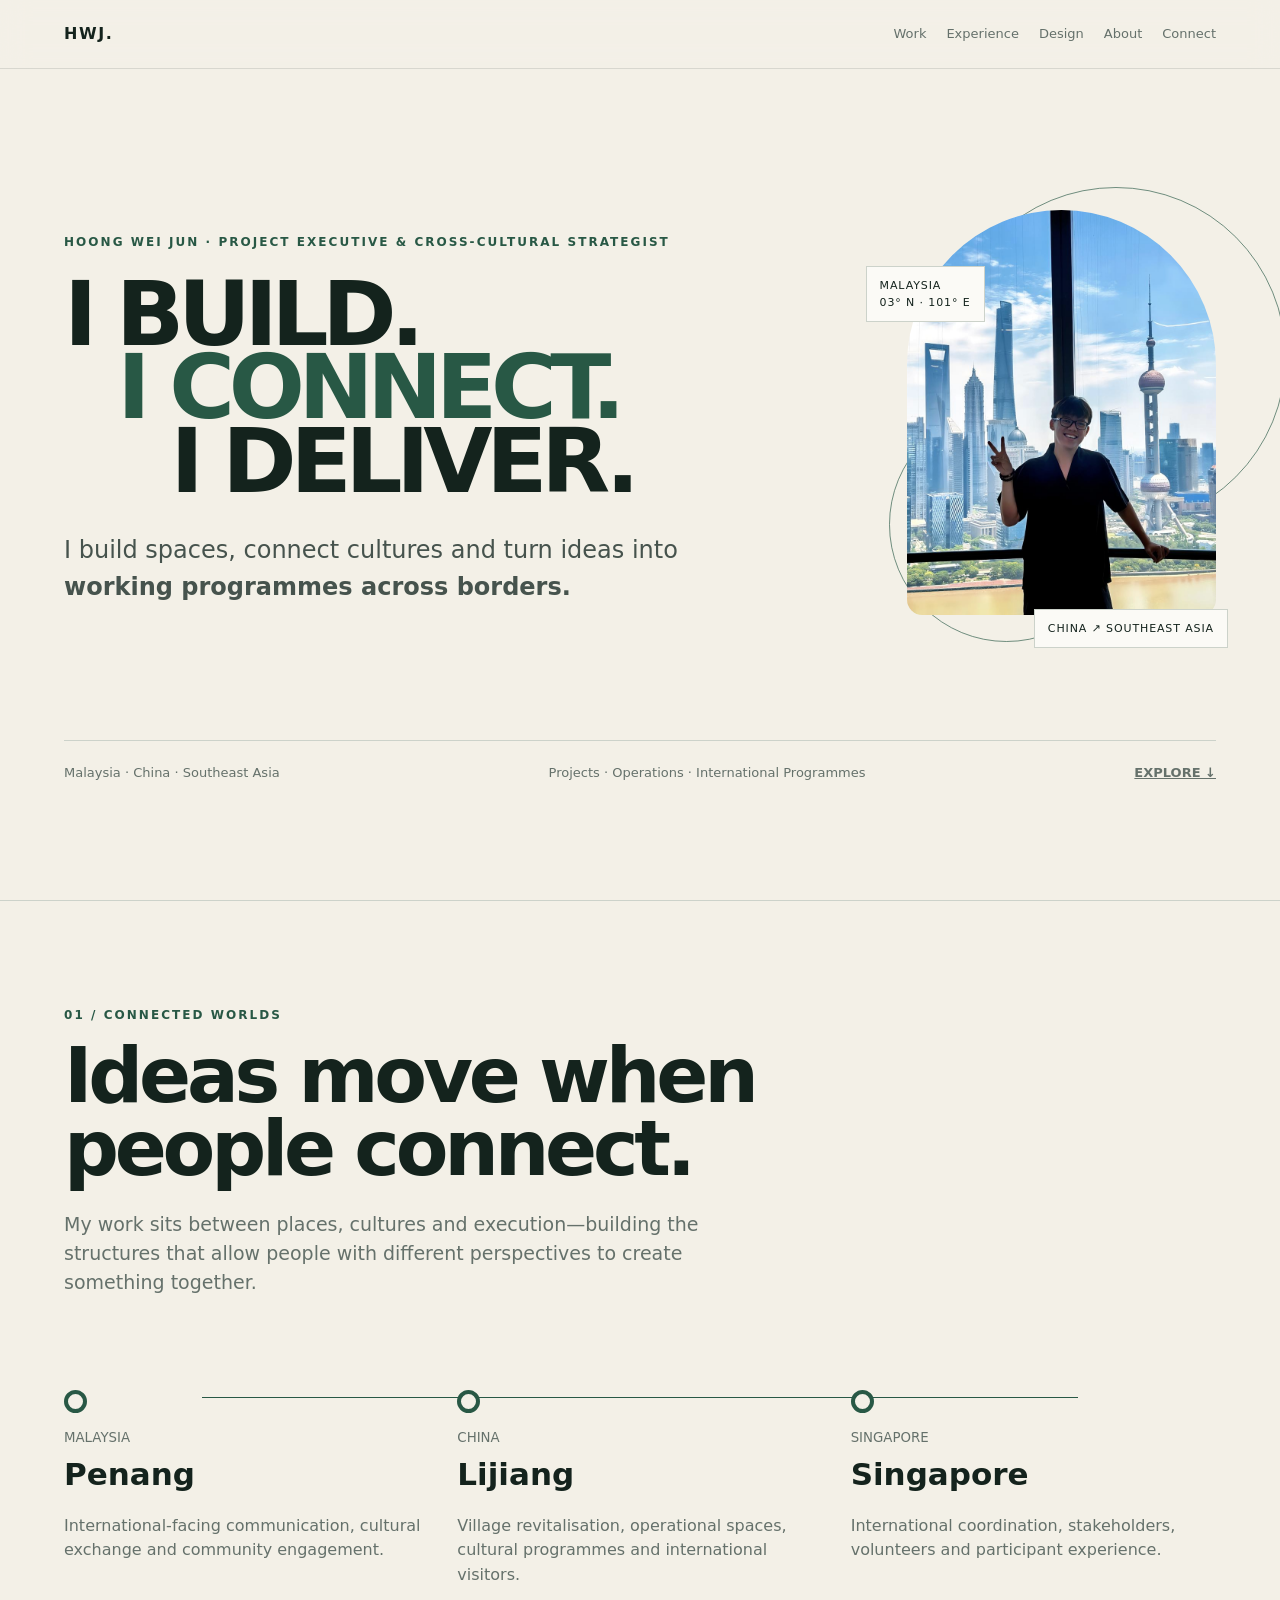
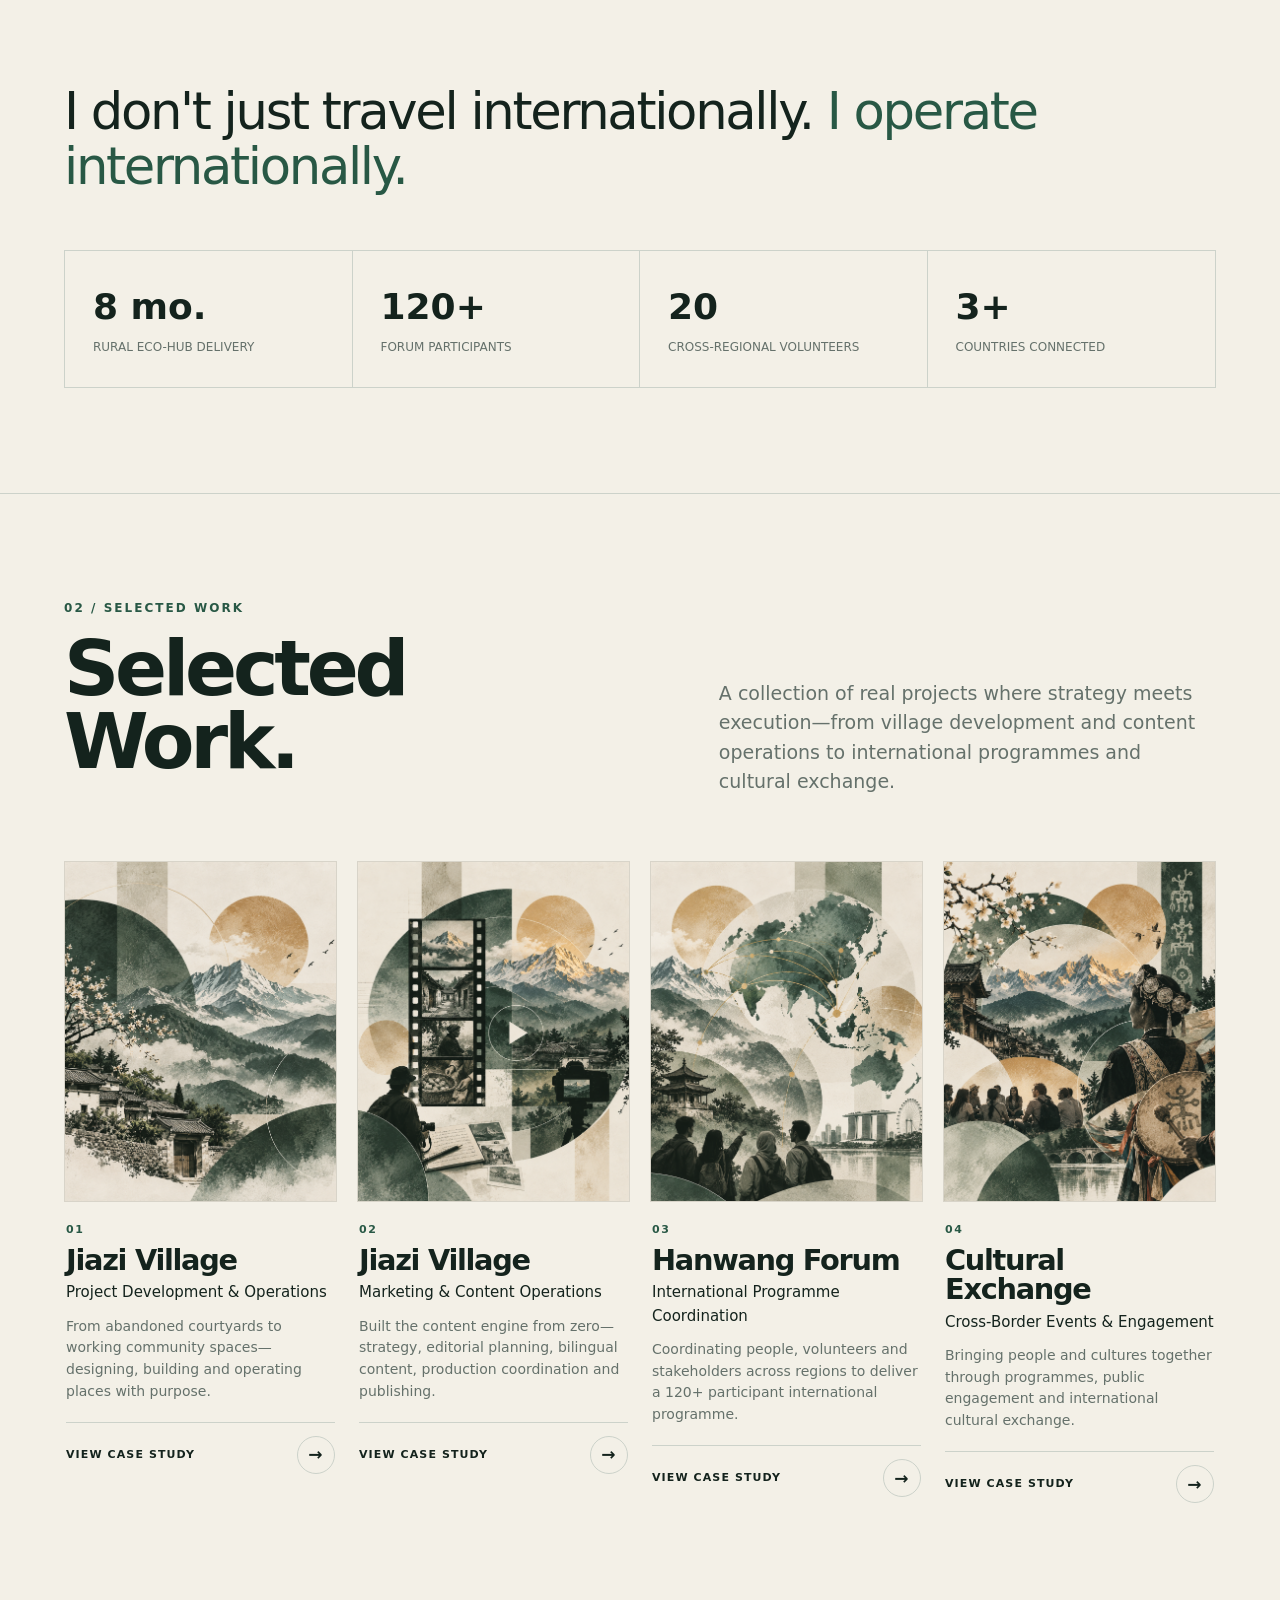
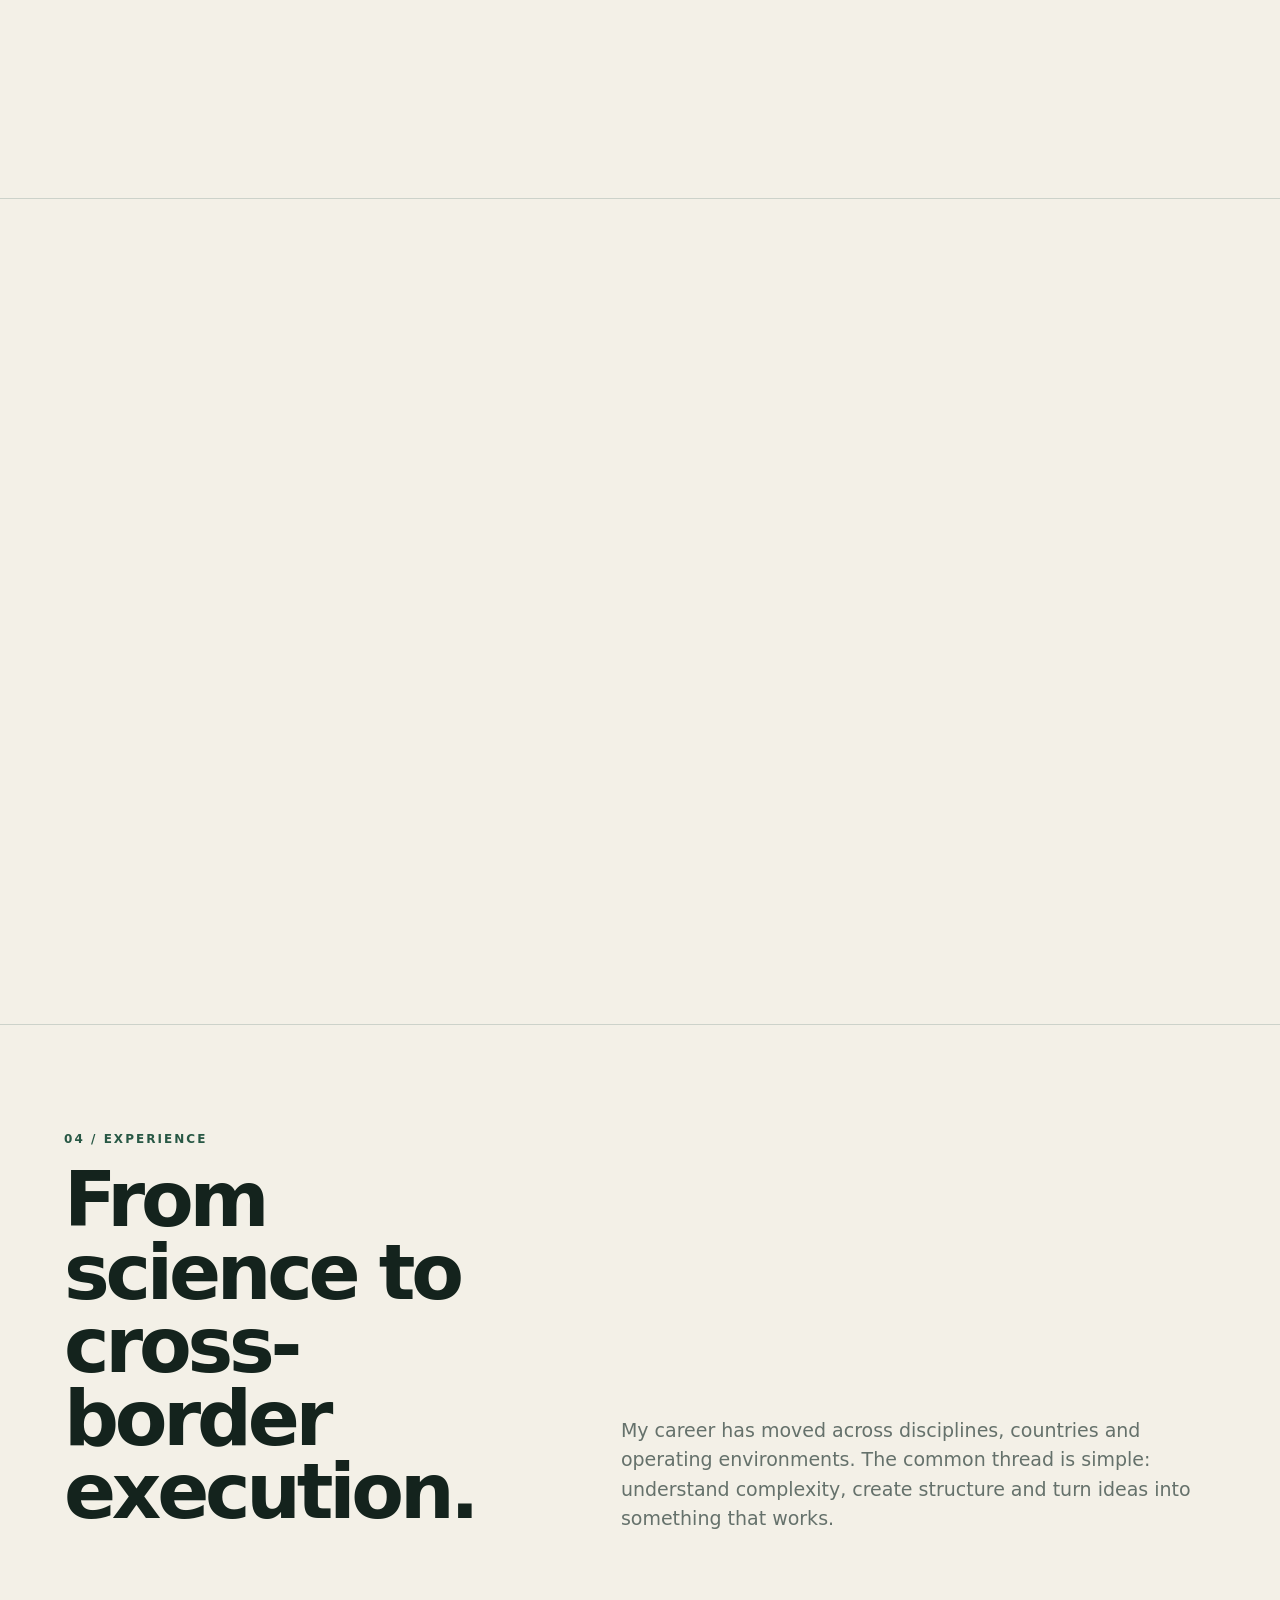
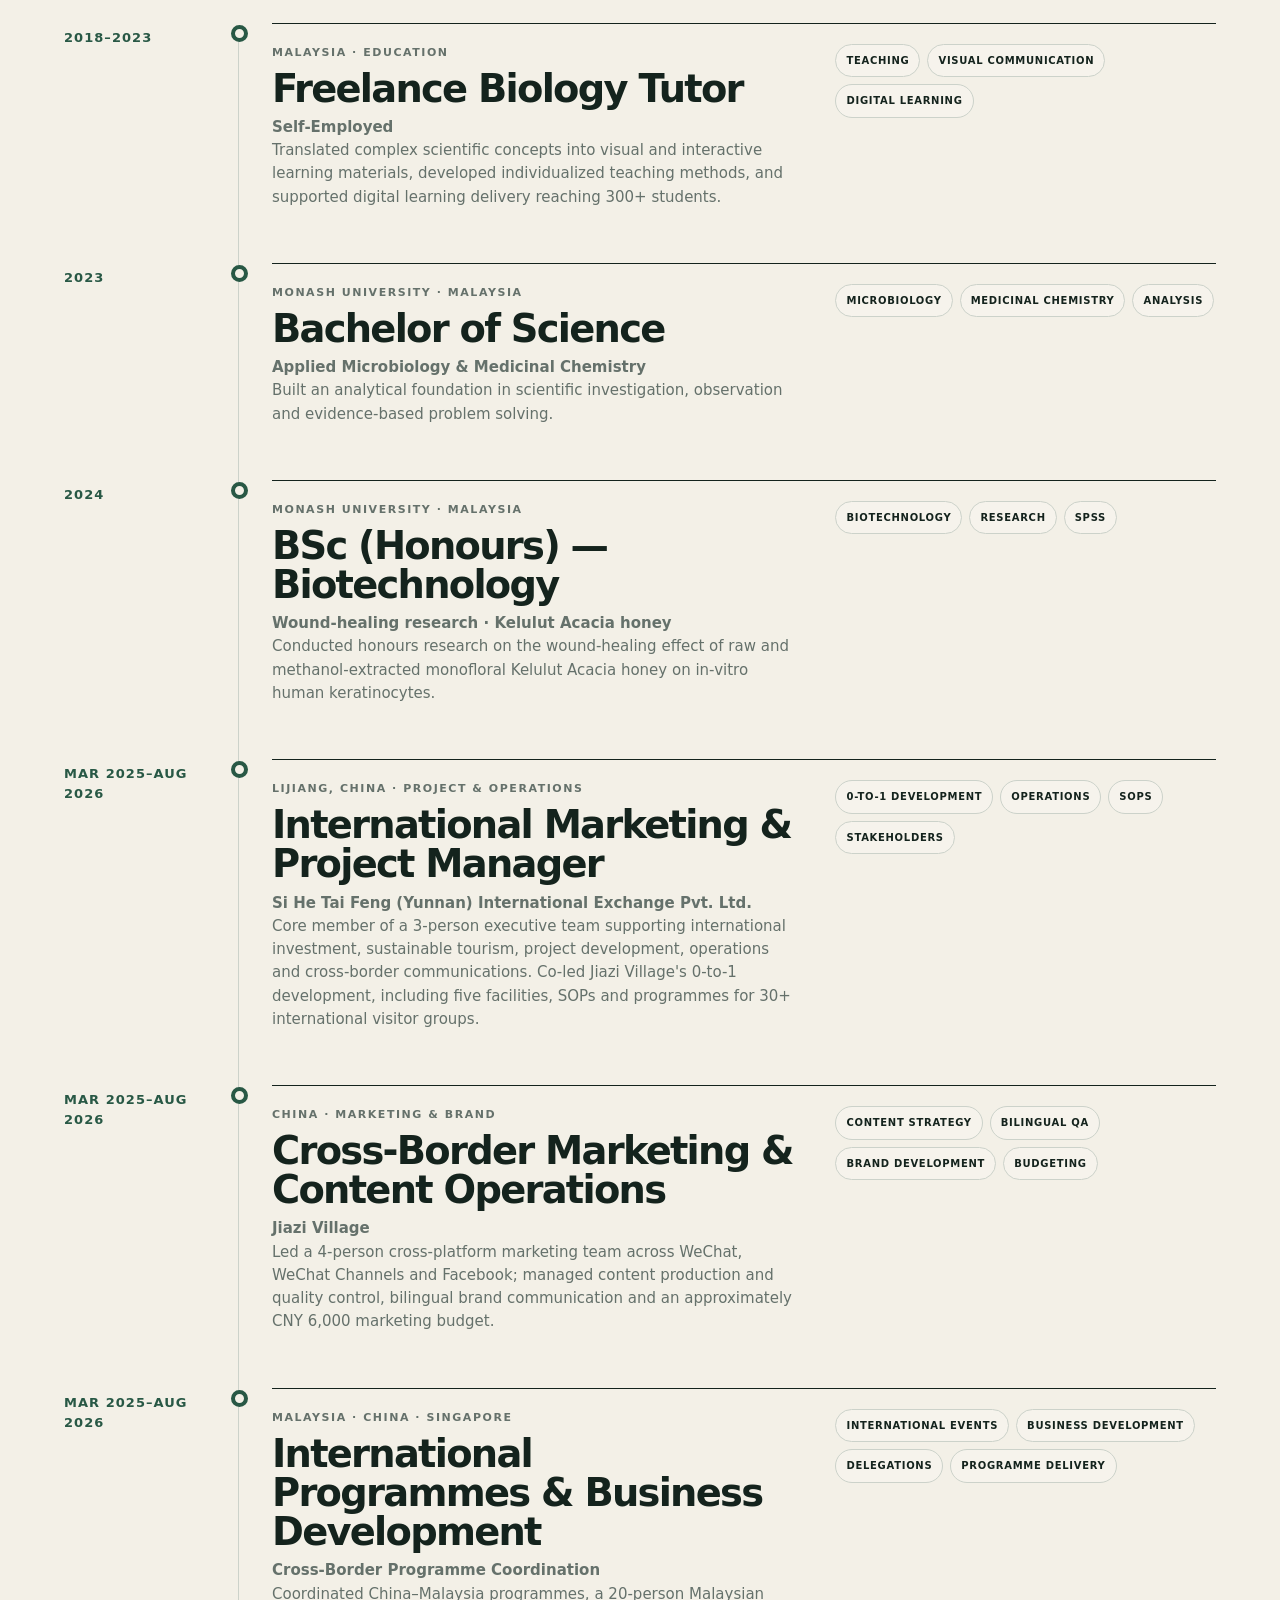
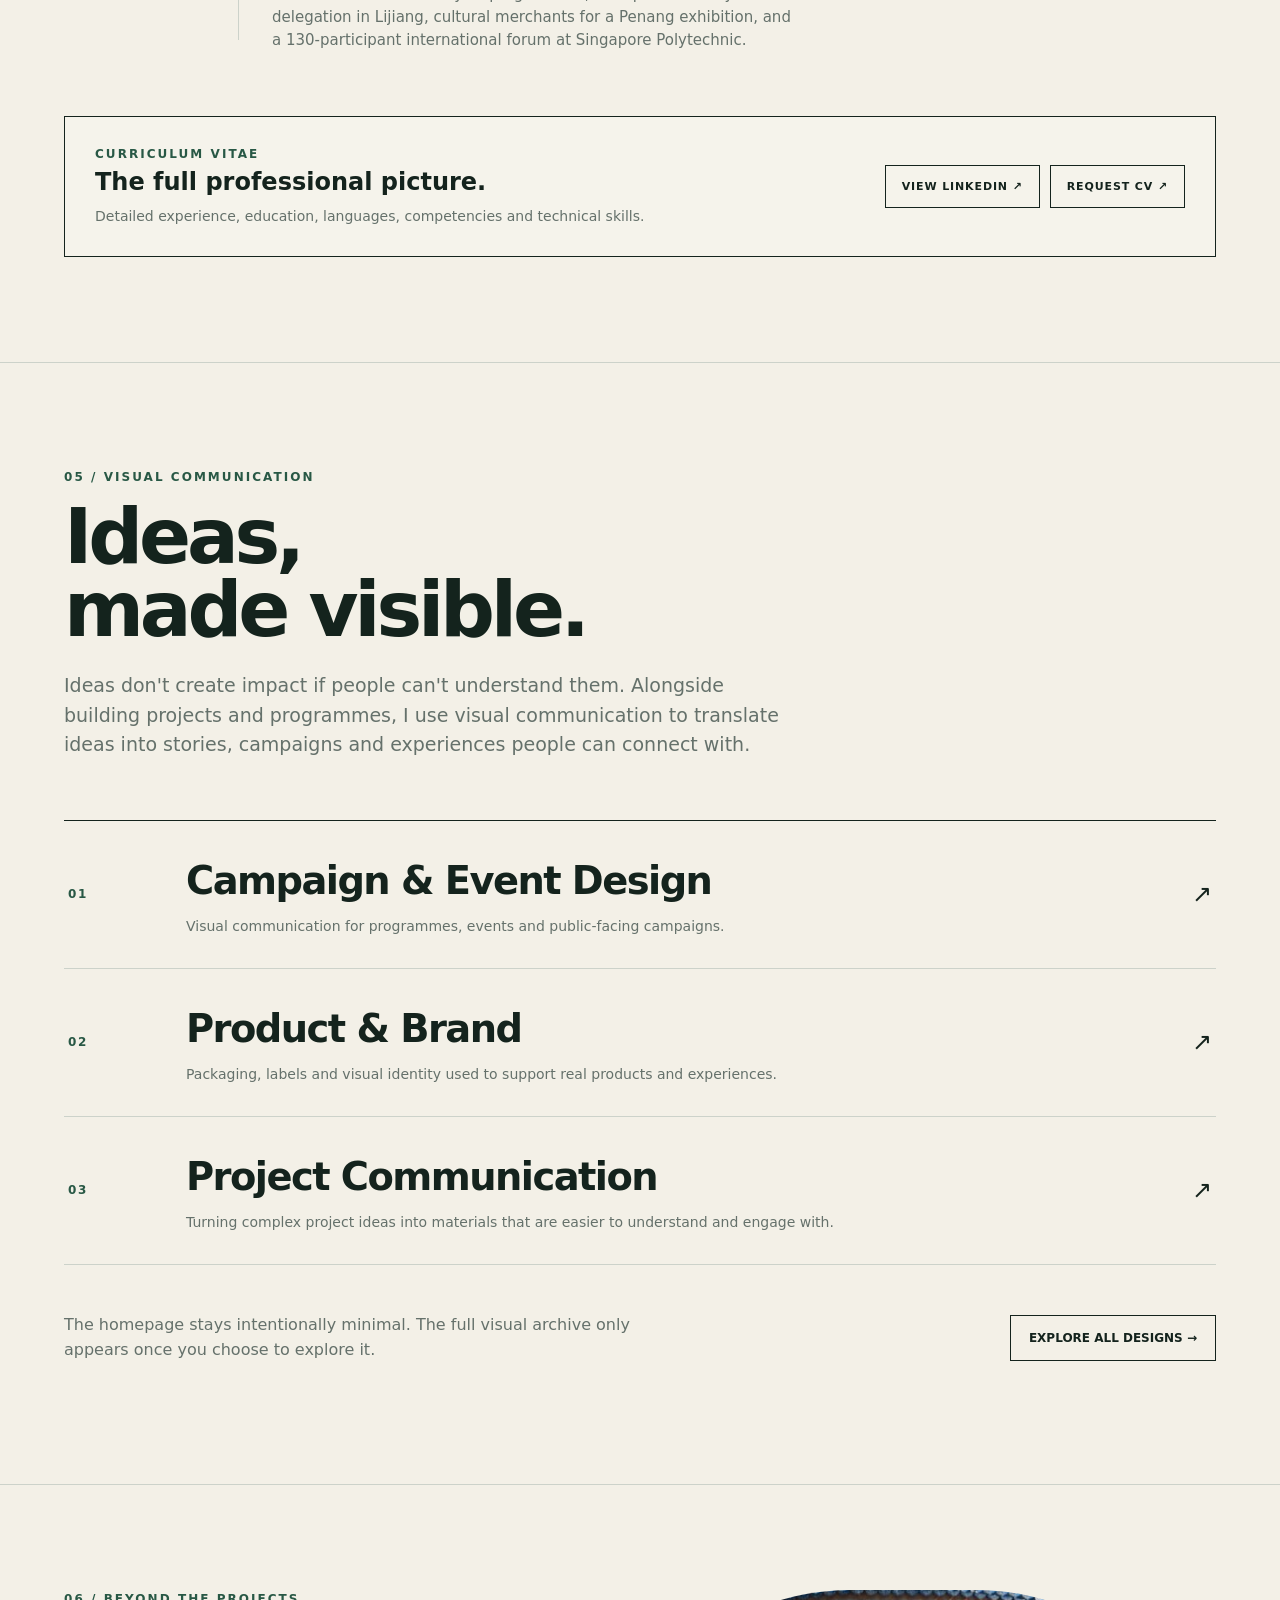
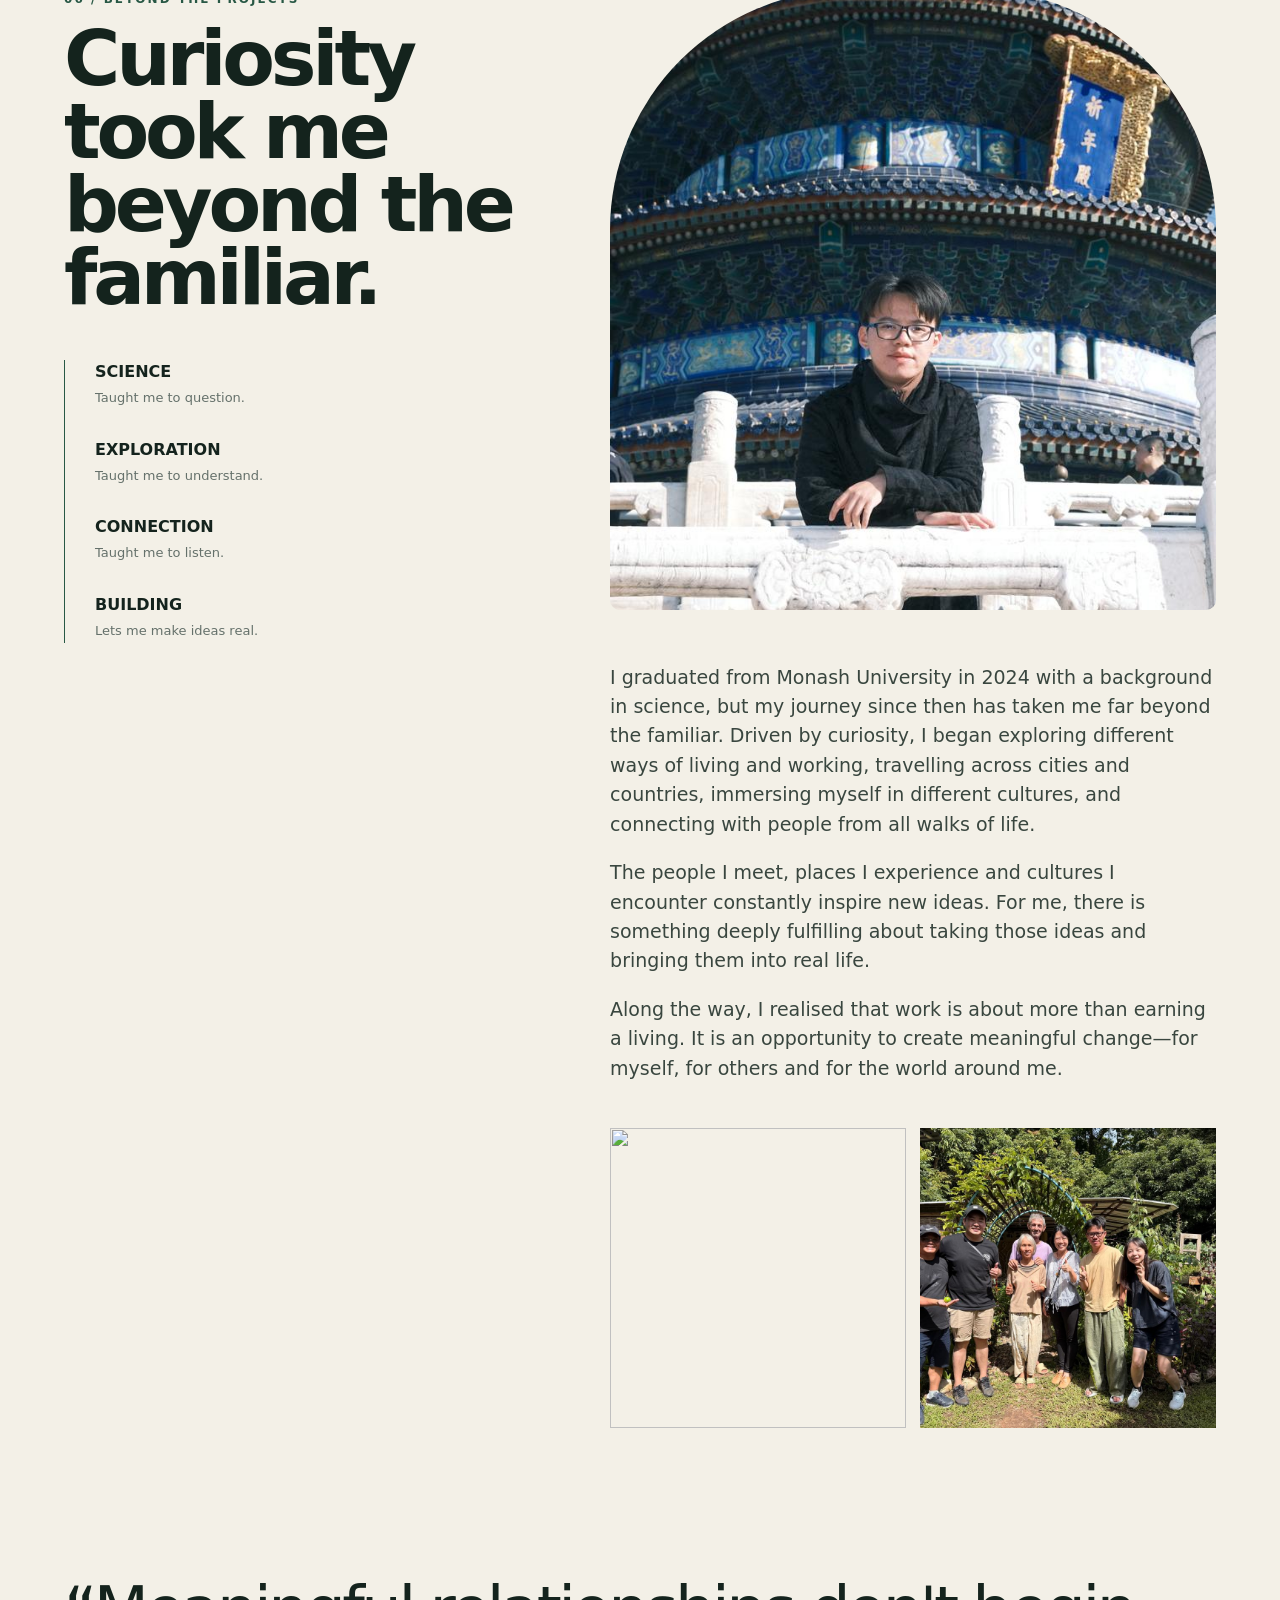
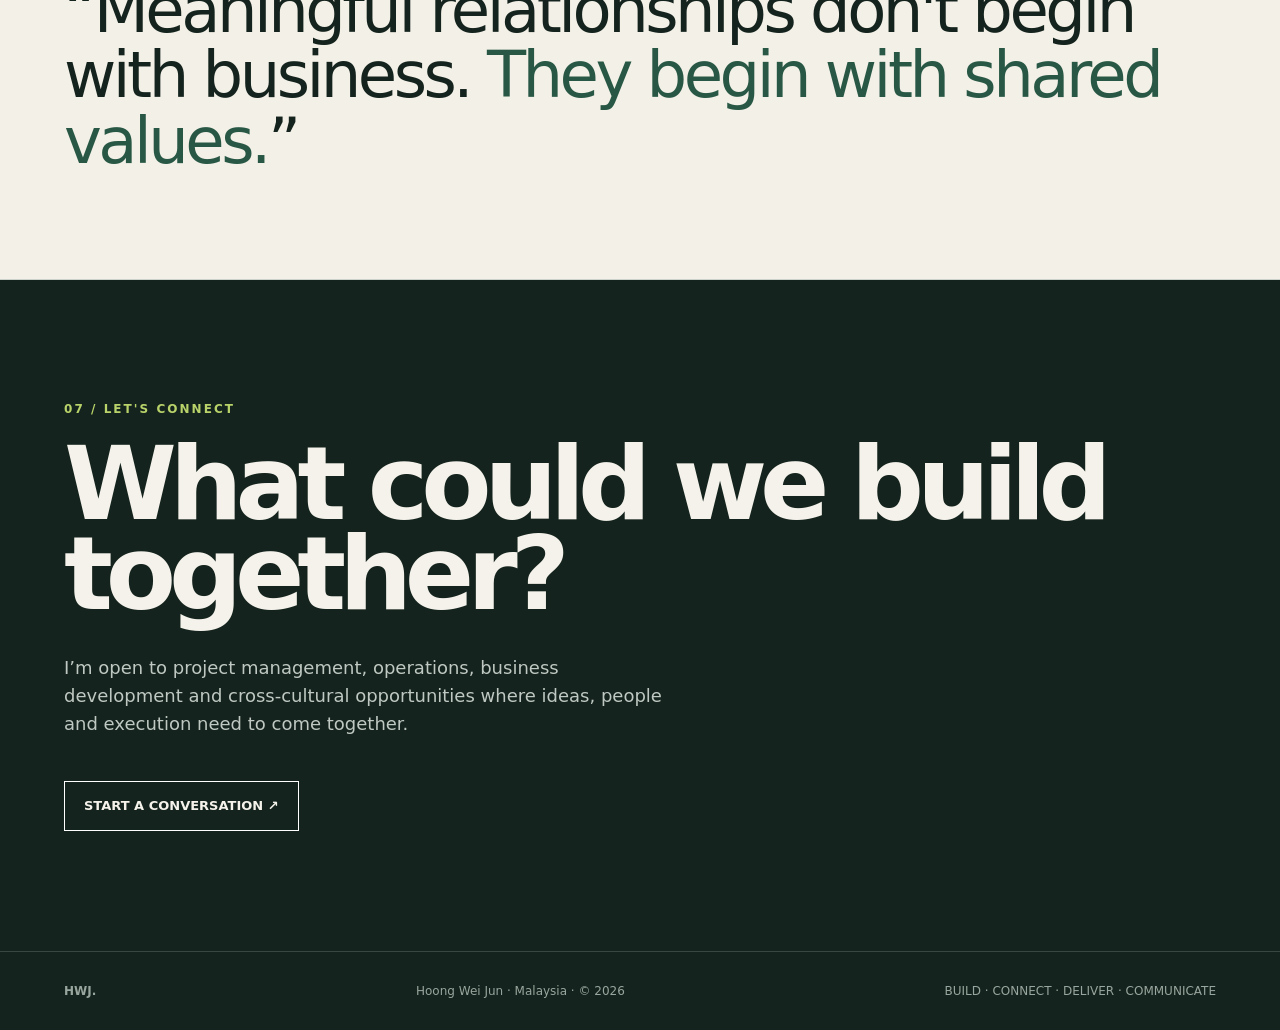
==== index.html @ 79476289 "Correct 2025-2026 experience timeline dates" ====
<!doctype html><html lang="en"><head><meta charset="utf-8"><meta name="viewport" content="width=device-width,initial-scale=1"><title>Hoong Wei Jun — Build · Connect · Deliver</title><meta name="description" content="Hoong Wei Jun — Project Executive & Cross-Cultural Strategist. Building spaces, connecting cultures and delivering programmes across borders."><style>:root{--ink:#14231d;--muted:#65716b;--paper:#f3f0e7;--card:#fbfaf6;--green:#285845;--lime:#b9d36a;--line:#ccd2ca;--orange:#d96c42}*{box-sizing:border-box}html{scroll-behavior:smooth}body{margin:0;background:var(--paper);color:var(--ink);font-family:Inter,system-ui,sans-serif;line-height:1.55;overflow-x:hidden}a{color:inherit}.wrap{width:min(1180px,90vw);margin:auto}.eyebrow{font-size:12px;font-weight:800;letter-spacing:.17em;text-transform:uppercase;color:var(--green)}nav{position:fixed;z-index:20;top:0;left:0;right:0;background:rgba(243,240,231,.84);backdrop-filter:blur(14px);border-bottom:1px solid rgba(20,35,29,.12)}nav .wrap{height:68px;display:flex;align-items:center;justify-content:space-between}.brand{font-weight:900;letter-spacing:.1em;text-decoration:none}.links{display:flex;gap:20px;font-size:13px}.links a{text-decoration:none;color:var(--muted)}.links a:hover{color:var(--ink)}.hero{min-height:100vh;padding:120px 0 55px;display:flex;align-items:center}.hero-grid{display:grid;grid-template-columns:1.4fr .6fr;gap:34px;align-items:center}.hero-copy{z-index:3;min-width:0}.hero h1{font-size:clamp(58px,7vw,104px);line-height:.82;letter-spacing:-.07em;margin:26px 0 34px;max-width:760px}.hero h1 span{display:block;white-space:nowrap}.hero h1 .connect{margin-left:7%;color:var(--green)}.hero h1 .deliver{margin-left:14%}.intro{font-size:clamp(18px,2vw,24px);max-width:680px;color:#46534d}.hero-side{position:relative;height:500px}.portrait{position:absolute;right:0;top:28px;width:92%;height:405px;object-fit:cover;border-radius:180px 180px 18px 18px;filter:saturate(.88)}.orbit{position:absolute;border:1px solid var(--green);border-radius:50%;opacity:.65}.o1{width:340px;height:340px;right:-70px;top:5px}.o2{width:235px;height:235px;right:92px;top:225px}.node{position:absolute;width:12px;height:12px;border-radius:50%;background:var(--orange);box-shadow:0 0 0 7px var(--paper)}.n1{right:245px;top:80px}.n2{right:6px;top:292px}.location{position:absolute;background:var(--card);border:1px solid var(--line);padding:10px 13px;font-size:11px;letter-spacing:.08em;z-index:4}.loc1{left:-15px;top:84px}.loc2{right:-12px;bottom:34px}.hero-foot{grid-column:1/-1;margin-top:24px;border-top:1px solid var(--line);padding-top:22px;display:flex;justify-content:space-between;gap:25px;color:var(--muted);font-size:13px}.scroll{font-weight:800}section{padding:105px 0;border-top:1px solid var(--line)}.section-title{font-size:clamp(46px,6vw,78px);line-height:.95;letter-spacing:-.055em;margin:15px 0 24px}.section-intro{font-size:19px;color:var(--muted);max-width:720px}.network{position:relative;margin-top:65px;display:grid;grid-template-columns:repeat(3,1fr);gap:28px}.network:before{content:"";position:absolute;top:34px;left:12%;right:12%;height:1px;background:var(--green)}.place{position:relative;padding-top:62px}.place:before{content:"";position:absolute;top:27px;width:15px;height:15px;border-radius:50%;background:var(--paper);border:4px solid var(--green);z-index:2}.place h3{font-size:31px;margin:0}.place small,.place p{color:var(--muted)}.manifesto{margin-top:80px;font-size:clamp(30px,4vw,56px);line-height:1.08;letter-spacing:-.045em}.manifesto em{font-style:normal;color:var(--green)}.stats{display:grid;grid-template-columns:repeat(4,1fr);border:1px solid var(--line);margin-top:55px}.stat{padding:28px;border-right:1px solid var(--line)}.stat:last-child{border:0}.stat b{font-size:36px;display:block}.stat span{font-size:12px;color:var(--muted)}.work-head{display:grid;grid-template-columns:1fr .85fr;gap:70px;align-items:end}.work-head .section-intro{margin-bottom:6px}.work-editorial{display:grid;grid-template-columns:repeat(4,1fr);gap:20px;margin-top:58px}.work-card{text-decoration:none;display:flex;flex-direction:column;min-width:0}.work-art{aspect-ratio:4/5;overflow:hidden;background:#e9e4d8;border:1px solid rgba(20,35,29,.08)}.work-art img{width:100%;height:100%;object-fit:cover;display:block;transition:transform .6s ease,filter .6s ease}.work-card:hover .work-art img{transform:scale(1.025);filter:saturate(1.05)}.work-meta{padding:19px 2px 0}.work-index{font-size:11px;font-weight:900;letter-spacing:.15em;color:var(--green);display:block;margin-bottom:8px}.work-card h3{font-size:clamp(24px,2.25vw,33px);line-height:1.02;letter-spacing:-.045em;margin:0 0 6px}.work-role{font-size:15px;margin:0 0 11px}.work-desc{font-size:14px;color:var(--muted);margin:0;min-height:88px}.work-link{margin-top:18px;display:flex;align-items:center;justify-content:space-between;border-top:1px solid var(--line);padding-top:13px;font-size:11px;font-weight:900;letter-spacing:.1em}.work-arrow{width:38px;height:38px;border:1px solid var(--line);border-radius:50%;display:grid;place-items:center;font-size:17px;transition:.25s}.work-card:hover .work-arrow{transform:translateX(4px);background:var(--ink);color:var(--paper);border-color:var(--ink)}.work-note{margin-top:58px;padding-top:24px;border-top:1px solid var(--line);font-family:Georgia,serif;font-style:italic;font-size:clamp(22px,2.7vw,35px);color:#39463f}.roles{display:grid;grid-template-columns:repeat(3,1fr);margin-top:55px;border-top:1px solid var(--ink);border-bottom:1px solid var(--ink)}.role{padding:35px 28px;min-height:290px;border-right:1px solid var(--line);transition:.3s}.role:last-child{border:0}.role:hover{background:var(--green);color:white;transform:translateY(-7px)}.role h3{font-size:38px;margin:38px 0 10px}.role p{color:var(--muted)}.role:hover p{color:#e0e8e3}.process{margin-top:70px;display:flex;align-items:center;gap:8px;color:var(--muted);font-size:12px;font-weight:800}.process i{height:1px;flex:1;background:var(--line)}.experience-head{display:grid;grid-template-columns:.9fr 1.1fr;gap:70px;align-items:end}.timeline{position:relative;margin-top:70px}.timeline:before{content:"";position:absolute;left:174px;top:12px;bottom:12px;width:1px;background:var(--line)}.timeline-item{display:grid;grid-template-columns:140px 68px 1fr;align-items:start;padding:0 0 54px}.timeline-item:last-child{padding-bottom:0}.timeline-date{font-size:13px;font-weight:900;letter-spacing:.08em;color:var(--green);text-transform:uppercase;padding-top:5px}.timeline-marker{position:relative;height:100%}.timeline-dot{position:absolute;left:27px;top:2px;width:17px;height:17px;border-radius:50%;background:var(--paper);border:4px solid var(--green);z-index:2;transition:.3s}.timeline-item:hover .timeline-dot{background:var(--green);box-shadow:0 0 0 7px rgba(40,88,69,.1)}.timeline-card{border-top:1px solid var(--ink);padding:20px 0 0;display:grid;grid-template-columns:1fr .72fr;gap:35px}.timeline-kicker{font-size:11px;font-weight:900;letter-spacing:.14em;text-transform:uppercase;color:var(--muted);margin-bottom:8px}.timeline-card h3{font-size:clamp(25px,3vw,40px);line-height:1.02;letter-spacing:-.045em;margin:0 0 8px}.timeline-org{font-size:14px;font-weight:750;margin:0 0 12px}.timeline-card p{color:var(--muted);margin:0;font-size:15px}.timeline-tags{display:flex;flex-wrap:wrap;align-content:flex-start;gap:7px}.timeline-tags span{font-size:10px;font-weight:800;letter-spacing:.07em;text-transform:uppercase;padding:8px 10px;border:1px solid var(--line);border-radius:999px;background:rgba(255,255,255,.2)}.experience-footer{margin-top:64px;border:1px solid var(--ink);padding:28px 30px;display:flex;align-items:center;justify-content:space-between;gap:35px;background:rgba(255,255,255,.18)}.experience-footer h3{font-size:24px;margin:0 0 5px}.experience-footer p{margin:0;color:var(--muted);font-size:14px}.experience-actions{display:flex;gap:10px;flex-wrap:wrap}.experience-btn{padding:12px 16px;border:1px solid var(--ink);text-decoration:none;font-size:11px;font-weight:900;letter-spacing:.08em;white-space:nowrap}.experience-btn:hover{background:var(--ink);color:var(--paper)}.design-list{margin-top:60px;border-top:1px solid var(--ink)}.design-row{display:grid;grid-template-columns:90px 1fr auto;gap:28px;align-items:center;padding:30px 4px;border-bottom:1px solid var(--line);text-decoration:none;transition:.25s}.design-row:hover{padding-left:16px;background:rgba(255,255,255,.28)}.design-no{font-size:12px;font-weight:800;letter-spacing:.14em;color:var(--green)}.design-row h3{font-size:clamp(26px,3vw,42px);letter-spacing:-.04em;margin:0}.design-row p{margin:6px 0 0;color:var(--muted);font-size:14px}.design-arrow{font-size:24px;transition:.25s}.design-row:hover .design-arrow{transform:translate(5px,-5px)}.design-footer{margin-top:32px;display:flex;justify-content:space-between;align-items:center;gap:25px}.design-footer p{max-width:620px;color:var(--muted)}.design-btn{padding:13px 18px;border:1px solid var(--ink);text-decoration:none;font-size:12px;font-weight:800;white-space:nowrap}.design-btn:hover{background:var(--ink);color:white}.about-grid{display:grid;grid-template-columns:.88fr 1.12fr;gap:70px}.about-sticky{position:sticky;top:105px;align-self:start}.about-main img{width:100%;object-fit:cover}.about-hero{height:620px;border-radius:240px 240px 10px 10px}.about-text{font-size:19px;margin:45px 0;color:#39463f}.journey{border-left:1px solid var(--green);margin:45px 0;padding-left:30px;display:grid;gap:28px}.journey span{font-size:13px;color:var(--muted)}.photo-pair{display:grid;grid-template-columns:1fr 1fr;gap:14px}.photo-pair img{height:300px}.quote{font-size:clamp(38px,5vw,66px);line-height:1.02;letter-spacing:-.055em;margin:80px 0 0}.quote span{color:var(--green)}.contact{background:var(--ink);color:#f4f2ea;padding:120px 0}.contact .eyebrow{color:var(--lime)}.contact h2{font-size:clamp(52px,8vw,110px);line-height:.88;letter-spacing:-.07em;margin:20px 0 35px}.contact p{color:#bfc8c2;font-size:18px;max-width:600px}.btn{display:inline-block;margin-top:25px;padding:14px 19px;border:1px solid white;text-decoration:none;font-size:13px;font-weight:800}footer{background:var(--ink);color:#99a69f;border-top:1px solid #394740;padding:30px 0}.foot{display:flex;justify-content:space-between;font-size:12px}.reveal{opacity:0;transform:translateY(24px);transition:.75s}.reveal.in{opacity:1;transform:none}@media(max-width:1000px){.work-editorial{grid-template-columns:repeat(2,1fr)}.work-head{grid-template-columns:1fr;gap:20px}}@media(max-width:820px){.experience-head{grid-template-columns:1fr;gap:20px}.timeline:before{left:15px}.timeline-item{grid-template-columns:38px 1fr;padding-bottom:46px}.timeline-date{grid-column:2;font-size:11px;padding:0 0 8px}.timeline-marker{grid-column:1;grid-row:1/3}.timeline-dot{left:7px;top:3px}.timeline-card{grid-column:2;grid-template-columns:1fr;gap:18px}.experience-footer{align-items:flex-start;flex-direction:column}}@media(max-width:820px){.links a:nth-child(1),.links a:nth-child(2){display:none}.hero-grid,.about-grid{grid-template-columns:1fr}.hero h1 span{white-space:normal}.hero-side{height:390px}.network,.roles{grid-template-columns:1fr}.network:before{display:none}.stats{grid-template-columns:1fr 1fr}.role{border-bottom:1px solid var(--line)}.design-row{grid-template-columns:56px 1fr auto;gap:16px}.about-sticky{position:relative;top:auto}.about-hero{height:520px}}@media(max-width:520px){.wrap{width:92vw}section{padding:80px 0}.hero h1{font-size:17vw}.stats{grid-template-columns:1fr}.work-editorial{grid-template-columns:1fr}.work-desc{min-height:0}.design-row{grid-template-columns:1fr auto;padding:24px 0}.design-no{grid-column:1/-1}.design-row p{display:none}.design-footer,.foot{flex-direction:column;align-items:flex-start}.photo-pair{grid-template-columns:1fr}}</style></head><body><nav><div class="wrap"><a class="brand" href="#top">HWJ.</a><div class="links"><a href="#work">Work</a><a href="#experience">Experience</a><a href="#design">Design</a><a href="#about">About</a><a href="#contact">Connect</a></div></div></nav><header class="hero" id="top"><div class="wrap hero-grid"><div class="hero-copy"><div class="eyebrow">Hoong Wei Jun · Project Executive & Cross-Cultural Strategist</div><h1><span>I BUILD.</span><span class="connect">I CONNECT.</span><span class="deliver">I DELIVER.</span></h1><p class="intro">I build spaces, connect cultures and turn ideas into <b>working programmes across borders.</b></p></div><div class="hero-side"><div class="orbit o1"></div><div class="orbit o2"></div><i class="node n1"></i><i class="node n2"></i><img class="portrait" src="assets/images/about%20me/about-me%2002.jpeg" alt="Wei Jun exploring a city"><div class="location loc1">MALAYSIA<br>03° N · 101° E</div><div class="location loc2">CHINA ↗ SOUTHEAST ASIA</div></div><div class="hero-foot"><span>Malaysia · China · Southeast Asia</span><span>Projects · Operations · International Programmes</span><a class="scroll" href="#worlds">EXPLORE ↓</a></div></div></header><section id="worlds"><div class="wrap reveal"><div class="eyebrow">01 / Connected Worlds</div><h2 class="section-title">Ideas move when<br>people connect.</h2><p class="section-intro">My work sits between places, cultures and execution—building the structures that allow people with different perspectives to create something together.</p><div class="network"><div class="place"><small>MALAYSIA</small><h3>Penang</h3><p>International-facing communication, cultural exchange and community engagement.</p></div><div class="place"><small>CHINA</small><h3>Lijiang</h3><p>Village revitalisation, operational spaces, cultural programmes and international visitors.</p></div><div class="place"><small>SINGAPORE</small><h3>Singapore</h3><p>International coordination, stakeholders, volunteers and participant experience.</p></div></div><div class="manifesto">I don't just travel internationally. <em>I operate internationally.</em></div><div class="stats"><div class="stat"><b>8 mo.</b><span>RURAL ECO-HUB DELIVERY</span></div><div class="stat"><b>120+</b><span>FORUM PARTICIPANTS</span></div><div class="stat"><b>20</b><span>CROSS-REGIONAL VOLUNTEERS</span></div><div class="stat"><b>3+</b><span>COUNTRIES CONNECTED</span></div></div></div></section><section id="work"><div class="wrap"><div class="work-head reveal"><div><div class="eyebrow">02 / Selected Work</div><h2 class="section-title">Selected<br>Work.</h2></div><p class="section-intro">A collection of real projects where strategy meets execution—from village development and content operations to international programmes and cultural exchange.</p></div><div class="work-editorial"><a class="work-card reveal" href="projects/jiazi-village.html"><div class="work-art"><img src="assets/images/artistic_materials/jiazi-artwork_project_development.png" loading="lazy" alt="Artistic representation of Jiazi Village project development"></div><div class="work-meta"><span class="work-index">01</span><h3>Jiazi Village</h3><p class="work-role">Project Development & Operations</p><p class="work-desc">From abandoned courtyards to working community spaces—designing, building and operating places with purpose.</p><div class="work-link"><span>VIEW CASE STUDY</span><span class="work-arrow">→</span></div></div></a><a class="work-card reveal" href="projects/jiazi-marketing.html"><div class="work-art"><img src="assets/images/artistic_materials/jiazi_artwork_content.png" loading="lazy" alt="Artistic representation of Jiazi Village content operations"></div><div class="work-meta"><span class="work-index">02</span><h3>Jiazi Village</h3><p class="work-role">Marketing & Content Operations</p><p class="work-desc">Built the content engine from zero—strategy, editorial planning, bilingual content, production coordination and publishing.</p><div class="work-link"><span>VIEW CASE STUDY</span><span class="work-arrow">→</span></div></div></a><a class="work-card reveal" href="projects/hanwang-forum.html"><div class="work-art"><img src="assets/images/artistic_materials/jiazi_artwork_international_programme.png" loading="lazy" alt="Artistic representation of international programme collaboration"></div><div class="work-meta"><span class="work-index">03</span><h3>Hanwang Forum</h3><p class="work-role">International Programme Coordination</p><p class="work-desc">Coordinating people, volunteers and stakeholders across regions to deliver a 120+ participant international programme.</p><div class="work-link"><span>VIEW CASE STUDY</span><span class="work-arrow">→</span></div></div></a><a class="work-card reveal" href="projects/earth-fest-penang.html"><div class="work-art"><img src="assets/images/artistic_materials/jiazi_artwork_cultural.png" loading="lazy" alt="Artistic representation of cultural exchange and events"></div><div class="work-meta"><span class="work-index">04</span><h3>Cultural Exchange</h3><p class="work-role">Cross-Border Events & Engagement</p><p class="work-desc">Bringing people and cultures together through programmes, public engagement and international cultural exchange.</p><div class="work-link"><span>VIEW CASE STUDY</span><span class="work-arrow">→</span></div></div></a></div><div class="work-note reveal">“Different contexts. A common thread — people, systems and ideas brought into action.”</div></div></section><section id="method"><div class="wrap reveal"><div class="eyebrow">03 / How I Work</div><h2 class="section-title">Three roles.<br>One mindset.</h2><div class="roles"><div class="role"><b>01 / BUILD</b><h3>Builder</h3><p>I move ideas from concept into usable reality.</p></div><div class="role"><b>02 / CONNECT</b><h3>Connector</h3><p>I bridge people, cultures and priorities.</p></div><div class="role"><b>03 / DELIVER</b><h3>Operator</h3><p>I build the systems that keep good ideas working.</p></div></div><div class="process"><span>STRATEGY</span><i></i><span>BUILD</span><i></i><span>OPERATE</span><i></i><span>ACTIVATE</span><i></i><span>COMMUNICATE</span><i></i><span>CONNECT</span></div></div></section><section id="experience"><div class="wrap"><div class="experience-head reveal"><div><div class="eyebrow">04 / Experience</div><h2 class="section-title">From science to<br>cross-border execution.</h2></div><p class="section-intro">My career has moved across disciplines, countries and operating environments. The common thread is simple: understand complexity, create structure and turn ideas into something that works.</p></div><div class="timeline"><div class="timeline-item reveal"><div class="timeline-date">2018–2023</div><div class="timeline-marker"><span class="timeline-dot"></span></div><div class="timeline-card"><div><div class="timeline-kicker">Malaysia · Education</div><h3>Freelance Biology Tutor</h3><p class="timeline-org">Self-Employed</p><p>Translated complex scientific concepts into visual and interactive learning materials, developed individualized teaching methods, and supported digital learning delivery reaching 300+ students.</p></div><div class="timeline-tags"><span>Teaching</span><span>Visual Communication</span><span>Digital Learning</span></div></div></div><div class="timeline-item reveal"><div class="timeline-date">2023</div><div class="timeline-marker"><span class="timeline-dot"></span></div><div class="timeline-card"><div><div class="timeline-kicker">Monash University · Malaysia</div><h3>Bachelor of Science</h3><p class="timeline-org">Applied Microbiology & Medicinal Chemistry</p><p>Built an analytical foundation in scientific investigation, observation and evidence-based problem solving.</p></div><div class="timeline-tags"><span>Microbiology</span><span>Medicinal Chemistry</span><span>Analysis</span></div></div></div><div class="timeline-item reveal"><div class="timeline-date">2024</div><div class="timeline-marker"><span class="timeline-dot"></span></div><div class="timeline-card"><div><div class="timeline-kicker">Monash University · Malaysia</div><h3>BSc (Honours) — Biotechnology</h3><p class="timeline-org">Wound-healing research · Kelulut Acacia honey</p><p>Conducted honours research on the wound-healing effect of raw and methanol-extracted monofloral Kelulut Acacia honey on in-vitro human keratinocytes.</p></div><div class="timeline-tags"><span>Biotechnology</span><span>Research</span><span>SPSS</span></div></div></div><div class="timeline-item reveal"><div class="timeline-date">Mar 2025–Aug 2026</div><div class="timeline-marker"><span class="timeline-dot"></span></div><div class="timeline-card"><div><div class="timeline-kicker">Lijiang, China · Project & Operations</div><h3>International Marketing & Project Manager</h3><p class="timeline-org">Si He Tai Feng (Yunnan) International Exchange Pvt. Ltd.</p><p>Core member of a 3-person executive team supporting international investment, sustainable tourism, project development, operations and cross-border communications. Co-led Jiazi Village's 0-to-1 development, including five facilities, SOPs and programmes for 30+ international visitor groups.</p></div><div class="timeline-tags"><span>0-to-1 Development</span><span>Operations</span><span>SOPs</span><span>Stakeholders</span></div></div></div><div class="timeline-item reveal"><div class="timeline-date">Mar 2025–Aug 2026</div><div class="timeline-marker"><span class="timeline-dot"></span></div><div class="timeline-card"><div><div class="timeline-kicker">China · Marketing & Brand</div><h3>Cross-Border Marketing & Content Operations</h3><p class="timeline-org">Jiazi Village</p><p>Led a 4-person cross-platform marketing team across WeChat, WeChat Channels and Facebook; managed content production and quality control, bilingual brand communication and an approximately CNY 6,000 marketing budget.</p></div><div class="timeline-tags"><span>Content Strategy</span><span>Bilingual QA</span><span>Brand Development</span><span>Budgeting</span></div></div></div><div class="timeline-item reveal"><div class="timeline-date">Mar 2025–Aug 2026</div><div class="timeline-marker"><span class="timeline-dot"></span></div><div class="timeline-card"><div><div class="timeline-kicker">Malaysia · China · Singapore</div><h3>International Programmes & Business Development</h3><p class="timeline-org">Cross-Border Programme Coordination</p><p>Coordinated China–Malaysia programmes, a 20-person Malaysian delegation in Lijiang, cultural merchants for a Penang exhibition, and a 130-participant international forum at Singapore Polytechnic.</p></div><div class="timeline-tags"><span>International Events</span><span>Business Development</span><span>Delegations</span><span>Programme Delivery</span></div></div></div></div><div class="experience-footer reveal"><div><div class="eyebrow">Curriculum Vitae</div><h3>The full professional picture.</h3><p>Detailed experience, education, languages, competencies and technical skills.</p></div><div class="experience-actions"><a class="experience-btn" href="https://www.linkedin.com/in/hoong-w-80995b119/" target="_blank" rel="noopener">VIEW LINKEDIN ↗</a><a class="experience-btn" href="mailto:weijunhoong@gmail.com?subject=Request%20for%20Hoong%20Wei%20Jun%20CV">REQUEST CV ↗</a></div></div></div></section><section id="design"><div class="wrap"><div class="reveal"><div class="eyebrow">05 / Visual Communication</div><h2 class="section-title">Ideas,<br>made visible.</h2><p class="section-intro">Ideas don't create impact if people can't understand them. Alongside building projects and programmes, I use visual communication to translate ideas into stories, campaigns and experiences people can connect with.</p></div><div class="design-list reveal"><a class="design-row" href="projects/designs.html"><span class="design-no">01</span><div><h3>Campaign & Event Design</h3><p>Visual communication for programmes, events and public-facing campaigns.</p></div><span class="design-arrow">↗</span></a><a class="design-row" href="projects/designs.html"><span class="design-no">02</span><div><h3>Product & Brand</h3><p>Packaging, labels and visual identity used to support real products and experiences.</p></div><span class="design-arrow">↗</span></a><a class="design-row" href="projects/designs.html"><span class="design-no">03</span><div><h3>Project Communication</h3><p>Turning complex project ideas into materials that are easier to understand and engage with.</p></div><span class="design-arrow">↗</span></a></div><div class="design-footer reveal"><p>The homepage stays intentionally minimal. The full visual archive only appears once you choose to explore it.</p><a class="design-btn" href="projects/designs.html">EXPLORE ALL DESIGNS →</a></div></div></section><section id="about"><div class="wrap about-grid"><div class="about-sticky reveal"><div class="eyebrow">06 / Beyond the Projects</div><h2 class="section-title">Curiosity took me beyond the familiar.</h2><div class="journey"><div><b>SCIENCE</b><br><span>Taught me to question.</span></div><div><b>EXPLORATION</b><br><span>Taught me to understand.</span></div><div><b>CONNECTION</b><br><span>Taught me to listen.</span></div><div><b>BUILDING</b><br><span>Lets me make ideas real.</span></div></div></div><div class="about-main reveal"><img class="about-hero" src="assets/images/about%20me/about-me%2005.jpeg" alt="Exploring culture and place"><div class="about-text"><p>I graduated from Monash University in 2024 with a background in science, but my journey since then has taken me far beyond the familiar. Driven by curiosity, I began exploring different ways of living and working, travelling across cities and countries, immersing myself in different cultures, and connecting with people from all walks of life.</p><p>The people I meet, places I experience and cultures I encounter constantly inspire new ideas. For me, there is something deeply fulfilling about taking those ideas and bringing them into real life.</p><p>Along the way, I realised that work is about more than earning a living. It is an opportunity to create meaningful change—for myself, for others and for the world around me.</p></div><div class="photo-pair"><img src="assets/images/about%20me/about-me%20007.jpeg"><img src="assets/images/about%20me/about-me%2011.jpeg"></div></div><div class="quote reveal" style="grid-column:1/-1">“Meaningful relationships don't begin with business. <span>They begin with shared values.</span>”</div></div></section><section id="contact" class="contact"><div class="wrap reveal"><div class="eyebrow">07 / Let's Connect</div><h2>What could we build together?</h2><p>I’m open to project management, operations, business development and cross-cultural opportunities where ideas, people and execution need to come together.</p><a class="btn" href="mailto:weijunhoong@gmail.com">START A CONVERSATION ↗</a></div></section><footer><div class="wrap foot"><b>HWJ.</b><span>Hoong Wei Jun · Malaysia · © 2026</span><span>BUILD · CONNECT · DELIVER · COMMUNICATE</span></div></footer><script>const io=new IntersectionObserver(es=>es.forEach(e=>{if(e.isIntersecting)e.target.classList.add('in')}),{threshold:.12});document.querySelectorAll('.reveal').forEach(el=>io.observe(el));</script></body></html>
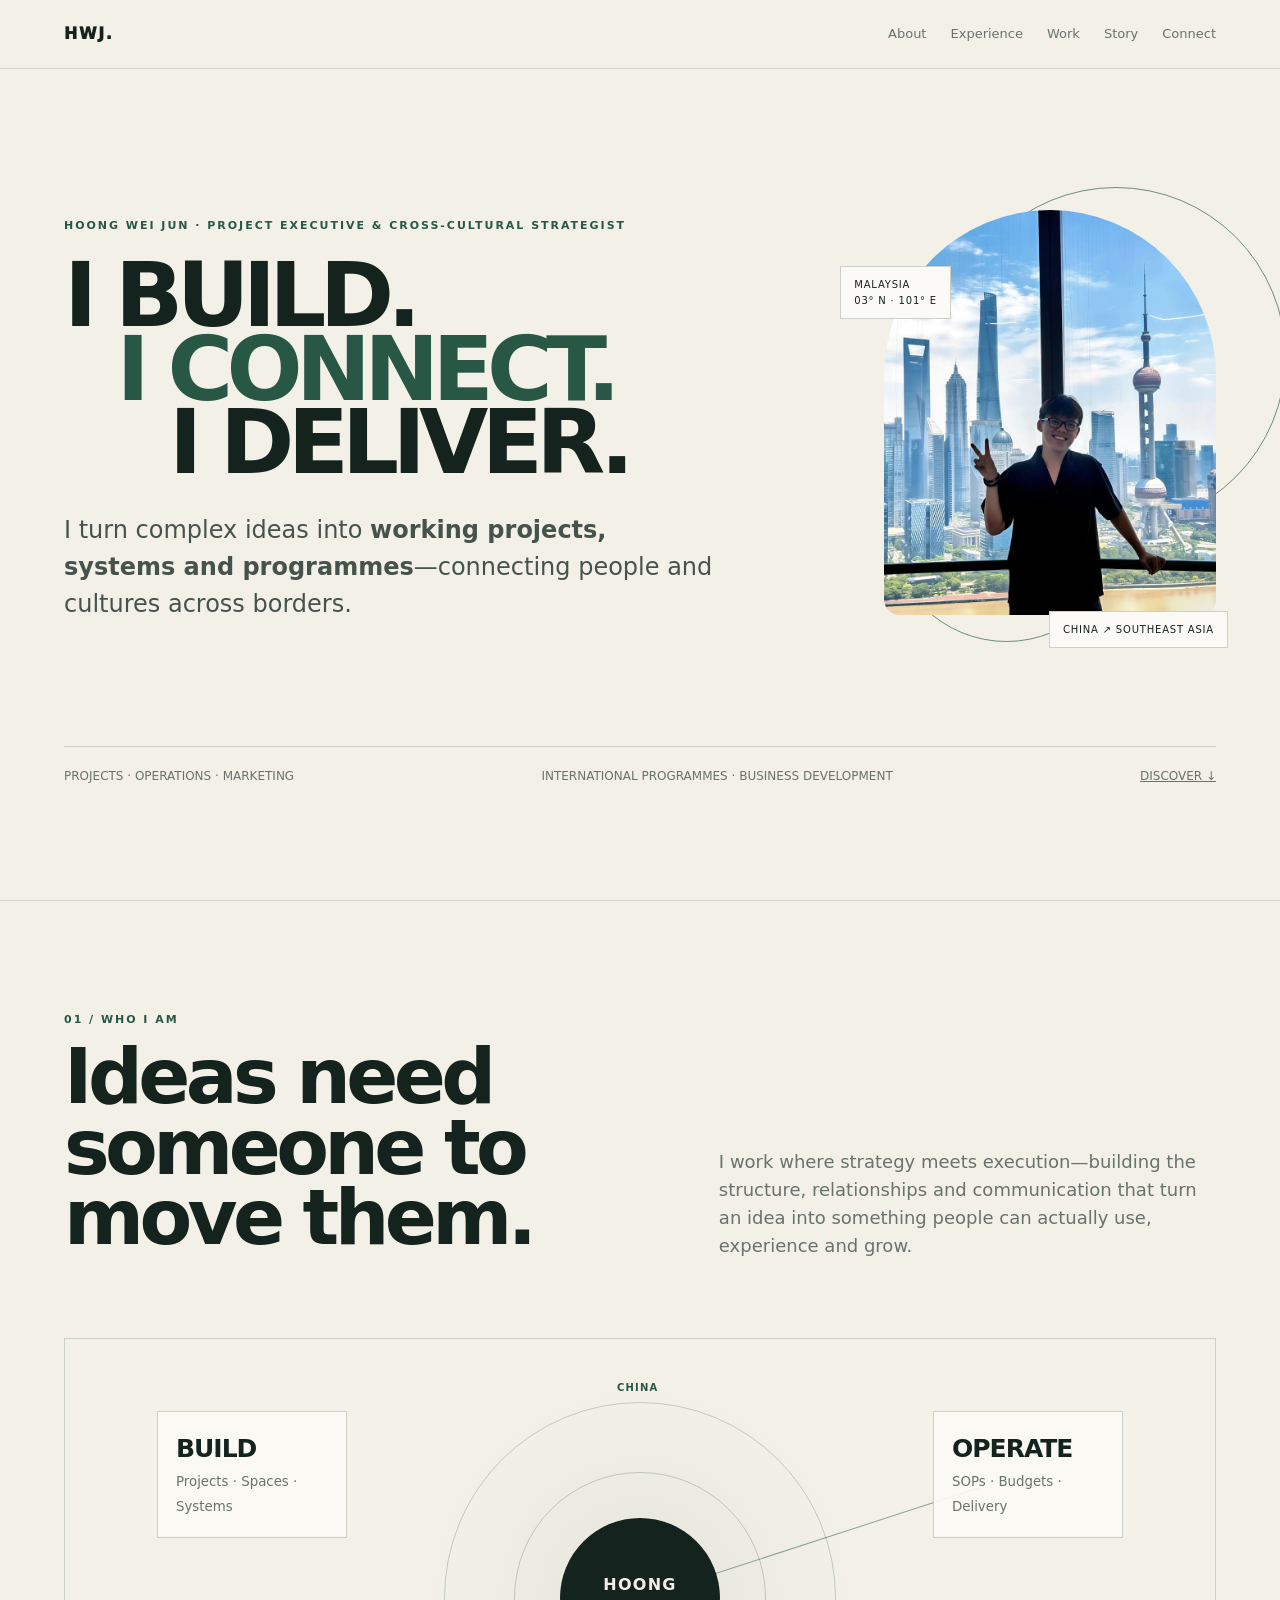
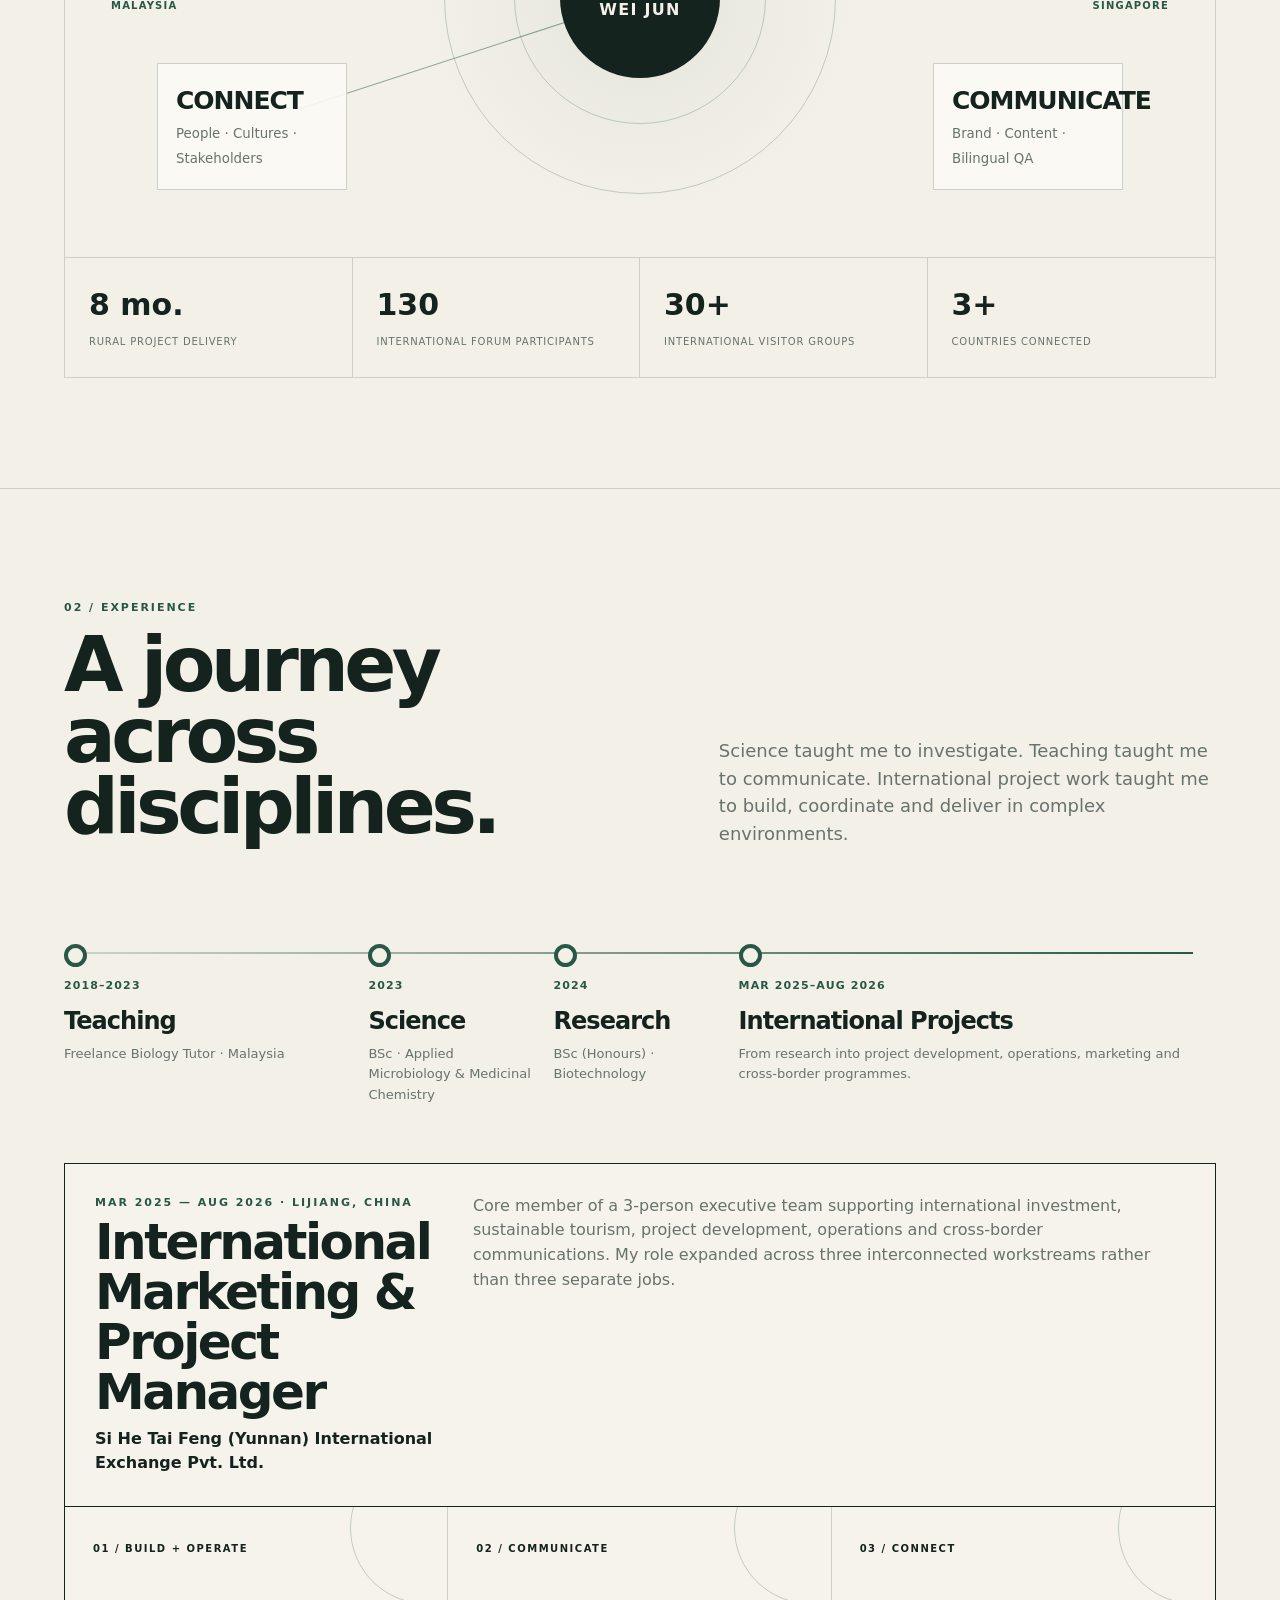
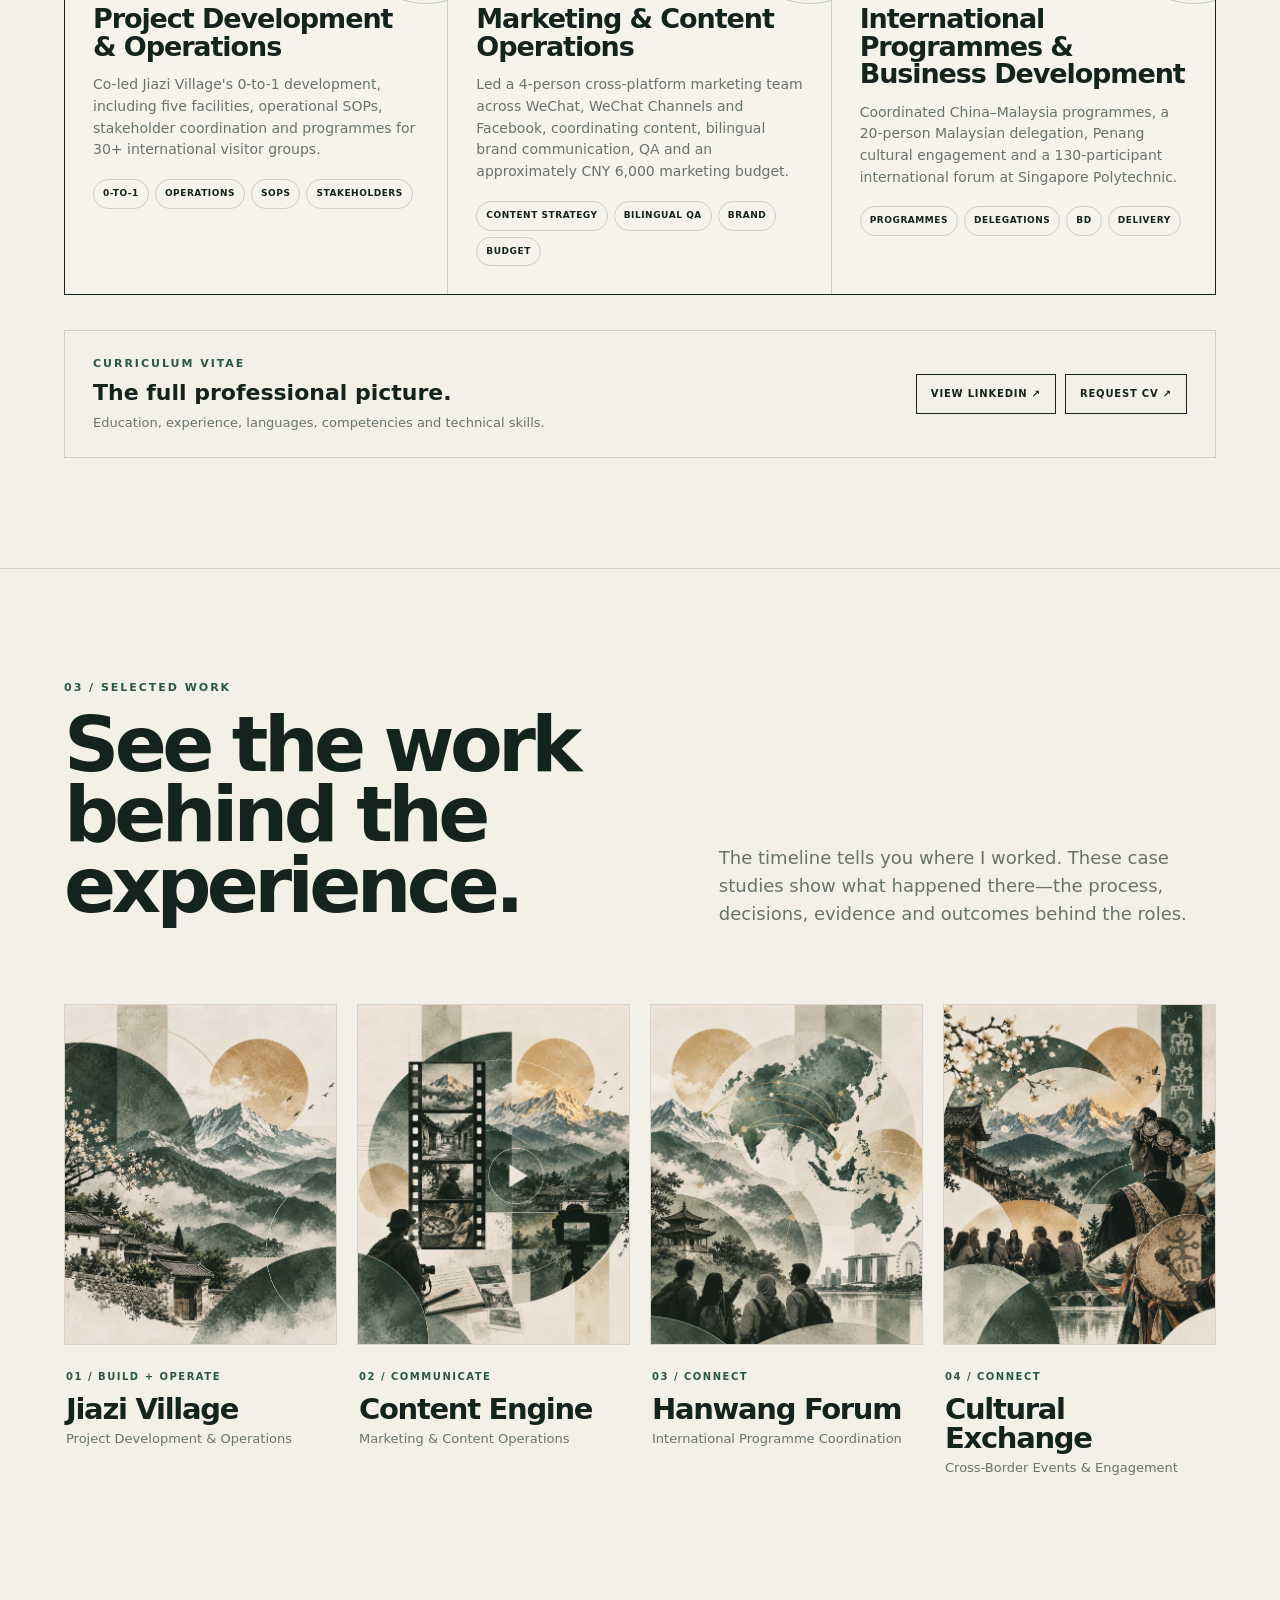
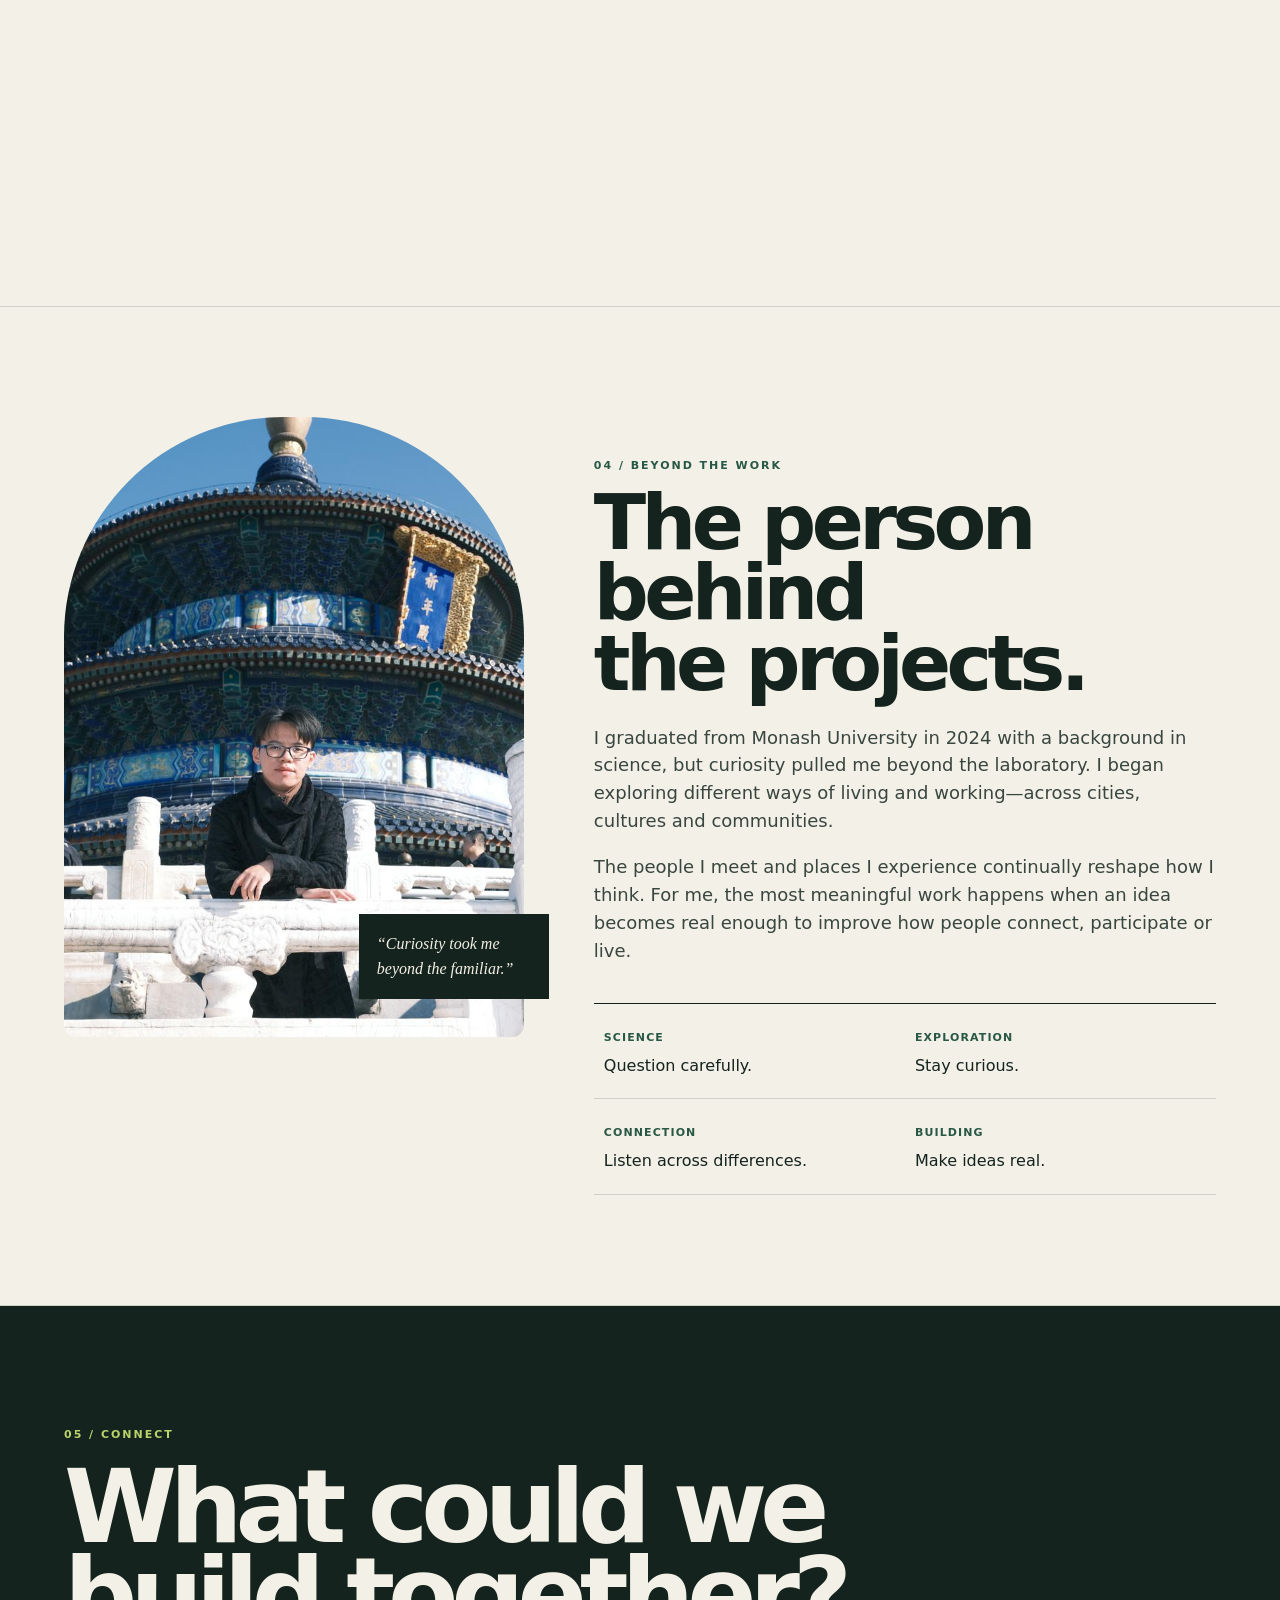
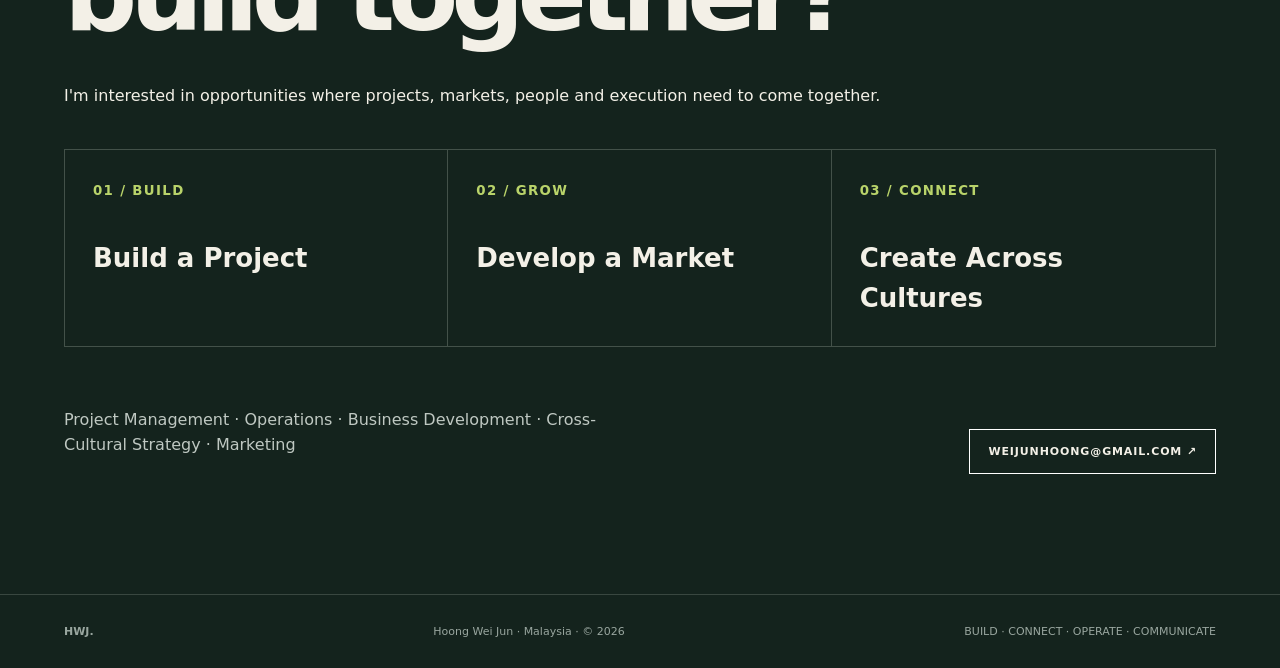
==== commit 11b86beb: "Restructure portfolio into visual career narrative" ====
--- a/index.html
+++ b/index.html
@@ -1 +1 @@
-<!doctype html><html lang="en"><head><meta charset="utf-8"><meta name="viewport" content="width=device-width,initial-scale=1"><title>Hoong Wei Jun — Build · Connect · Deliver</title><meta name="description" content="Hoong Wei Jun — Project Executive & Cross-Cultural Strategist. Building spaces, connecting cultures and delivering programmes across borders."><style>:root{--ink:#14231d;--muted:#65716b;--paper:#f3f0e7;--card:#fbfaf6;--green:#285845;--lime:#b9d36a;--line:#ccd2ca;--orange:#d96c42}*{box-sizing:border-box}html{scroll-behavior:smooth}body{margin:0;background:var(--paper);color:var(--ink);font-family:Inter,system-ui,sans-serif;line-height:1.55;overflow-x:hidden}a{color:inherit}.wrap{width:min(1180px,90vw);margin:auto}.eyebrow{font-size:12px;font-weight:800;letter-spacing:.17em;text-transform:uppercase;color:var(--green)}nav{position:fixed;z-index:20;top:0;left:0;right:0;background:rgba(243,240,231,.84);backdrop-filter:blur(14px);border-bottom:1px solid rgba(20,35,29,.12)}nav .wrap{height:68px;display:flex;align-items:center;justify-content:space-between}.brand{font-weight:900;letter-spacing:.1em;text-decoration:none}.links{display:flex;gap:20px;font-size:13px}.links a{text-decoration:none;color:var(--muted)}.links a:hover{color:var(--ink)}.hero{min-height:100vh;padding:120px 0 55px;display:flex;align-items:center}.hero-grid{display:grid;grid-template-columns:1.4fr .6fr;gap:34px;align-items:center}.hero-copy{z-index:3;min-width:0}.hero h1{font-size:clamp(58px,7vw,104px);line-height:.82;letter-spacing:-.07em;margin:26px 0 34px;max-width:760px}.hero h1 span{display:block;white-space:nowrap}.hero h1 .connect{margin-left:7%;color:var(--green)}.hero h1 .deliver{margin-left:14%}.intro{font-size:clamp(18px,2vw,24px);max-width:680px;color:#46534d}.hero-side{position:relative;height:500px}.portrait{position:absolute;right:0;top:28px;width:92%;height:405px;object-fit:cover;border-radius:180px 180px 18px 18px;filter:saturate(.88)}.orbit{position:absolute;border:1px solid var(--green);border-radius:50%;opacity:.65}.o1{width:340px;height:340px;right:-70px;top:5px}.o2{width:235px;height:235px;right:92px;top:225px}.node{position:absolute;width:12px;height:12px;border-radius:50%;background:var(--orange);box-shadow:0 0 0 7px var(--paper)}.n1{right:245px;top:80px}.n2{right:6px;top:292px}.location{position:absolute;background:var(--card);border:1px solid var(--line);padding:10px 13px;font-size:11px;letter-spacing:.08em;z-index:4}.loc1{left:-15px;top:84px}.loc2{right:-12px;bottom:34px}.hero-foot{grid-column:1/-1;margin-top:24px;border-top:1px solid var(--line);padding-top:22px;display:flex;justify-content:space-between;gap:25px;color:var(--muted);font-size:13px}.scroll{font-weight:800}section{padding:105px 0;border-top:1px solid var(--line)}.section-title{font-size:clamp(46px,6vw,78px);line-height:.95;letter-spacing:-.055em;margin:15px 0 24px}.section-intro{font-size:19px;color:var(--muted);max-width:720px}.network{position:relative;margin-top:65px;display:grid;grid-template-columns:repeat(3,1fr);gap:28px}.network:before{content:"";position:absolute;top:34px;left:12%;right:12%;height:1px;background:var(--green)}.place{position:relative;padding-top:62px}.place:before{content:"";position:absolute;top:27px;width:15px;height:15px;border-radius:50%;background:var(--paper);border:4px solid var(--green);z-index:2}.place h3{font-size:31px;margin:0}.place small,.place p{color:var(--muted)}.manifesto{margin-top:80px;font-size:clamp(30px,4vw,56px);line-height:1.08;letter-spacing:-.045em}.manifesto em{font-style:normal;color:var(--green)}.stats{display:grid;grid-template-columns:repeat(4,1fr);border:1px solid var(--line);margin-top:55px}.stat{padding:28px;border-right:1px solid var(--line)}.stat:last-child{border:0}.stat b{font-size:36px;display:block}.stat span{font-size:12px;color:var(--muted)}.work-head{display:grid;grid-template-columns:1fr .85fr;gap:70px;align-items:end}.work-head .section-intro{margin-bottom:6px}.work-editorial{display:grid;grid-template-columns:repeat(4,1fr);gap:20px;margin-top:58px}.work-card{text-decoration:none;display:flex;flex-direction:column;min-width:0}.work-art{aspect-ratio:4/5;overflow:hidden;background:#e9e4d8;border:1px solid rgba(20,35,29,.08)}.work-art img{width:100%;height:100%;object-fit:cover;display:block;transition:transform .6s ease,filter .6s ease}.work-card:hover .work-art img{transform:scale(1.025);filter:saturate(1.05)}.work-meta{padding:19px 2px 0}.work-index{font-size:11px;font-weight:900;letter-spacing:.15em;color:var(--green);display:block;margin-bottom:8px}.work-card h3{font-size:clamp(24px,2.25vw,33px);line-height:1.02;letter-spacing:-.045em;margin:0 0 6px}.work-role{font-size:15px;margin:0 0 11px}.work-desc{font-size:14px;color:var(--muted);margin:0;min-height:88px}.work-link{margin-top:18px;display:flex;align-items:center;justify-content:space-between;border-top:1px solid var(--line);padding-top:13px;font-size:11px;font-weight:900;letter-spacing:.1em}.work-arrow{width:38px;height:38px;border:1px solid var(--line);border-radius:50%;display:grid;place-items:center;font-size:17px;transition:.25s}.work-card:hover .work-arrow{transform:translateX(4px);background:var(--ink);color:var(--paper);border-color:var(--ink)}.work-note{margin-top:58px;padding-top:24px;border-top:1px solid var(--line);font-family:Georgia,serif;font-style:italic;font-size:clamp(22px,2.7vw,35px);color:#39463f}.roles{display:grid;grid-template-columns:repeat(3,1fr);margin-top:55px;border-top:1px solid var(--ink);border-bottom:1px solid var(--ink)}.role{padding:35px 28px;min-height:290px;border-right:1px solid var(--line);transition:.3s}.role:last-child{border:0}.role:hover{background:var(--green);color:white;transform:translateY(-7px)}.role h3{font-size:38px;margin:38px 0 10px}.role p{color:var(--muted)}.role:hover p{color:#e0e8e3}.process{margin-top:70px;display:flex;align-items:center;gap:8px;color:var(--muted);font-size:12px;font-weight:800}.process i{height:1px;flex:1;background:var(--line)}.experience-head{display:grid;grid-template-columns:.9fr 1.1fr;gap:70px;align-items:end}.timeline{position:relative;margin-top:70px}.timeline:before{content:"";position:absolute;left:174px;top:12px;bottom:12px;width:1px;background:var(--line)}.timeline-item{display:grid;grid-template-columns:140px 68px 1fr;align-items:start;padding:0 0 54px}.timeline-item:last-child{padding-bottom:0}.timeline-date{font-size:13px;font-weight:900;letter-spacing:.08em;color:var(--green);text-transform:uppercase;padding-top:5px}.timeline-marker{position:relative;height:100%}.timeline-dot{position:absolute;left:27px;top:2px;width:17px;height:17px;border-radius:50%;background:var(--paper);border:4px solid var(--green);z-index:2;transition:.3s}.timeline-item:hover .timeline-dot{background:var(--green);box-shadow:0 0 0 7px rgba(40,88,69,.1)}.timeline-card{border-top:1px solid var(--ink);padding:20px 0 0;display:grid;grid-template-columns:1fr .72fr;gap:35px}.timeline-kicker{font-size:11px;font-weight:900;letter-spacing:.14em;text-transform:uppercase;color:var(--muted);margin-bottom:8px}.timeline-card h3{font-size:clamp(25px,3vw,40px);line-height:1.02;letter-spacing:-.045em;margin:0 0 8px}.timeline-org{font-size:14px;font-weight:750;margin:0 0 12px}.timeline-card p{color:var(--muted);margin:0;font-size:15px}.timeline-tags{display:flex;flex-wrap:wrap;align-content:flex-start;gap:7px}.timeline-tags span{font-size:10px;font-weight:800;letter-spacing:.07em;text-transform:uppercase;padding:8px 10px;border:1px solid var(--line);border-radius:999px;background:rgba(255,255,255,.2)}.experience-footer{margin-top:64px;border:1px solid var(--ink);padding:28px 30px;display:flex;align-items:center;justify-content:space-between;gap:35px;background:rgba(255,255,255,.18)}.experience-footer h3{font-size:24px;margin:0 0 5px}.experience-footer p{margin:0;color:var(--muted);font-size:14px}.experience-actions{display:flex;gap:10px;flex-wrap:wrap}.experience-btn{padding:12px 16px;border:1px solid var(--ink);text-decoration:none;font-size:11px;font-weight:900;letter-spacing:.08em;white-space:nowrap}.experience-btn:hover{background:var(--ink);color:var(--paper)}.design-list{margin-top:60px;border-top:1px solid var(--ink)}.design-row{display:grid;grid-template-columns:90px 1fr auto;gap:28px;align-items:center;padding:30px 4px;border-bottom:1px solid var(--line);text-decoration:none;transition:.25s}.design-row:hover{padding-left:16px;background:rgba(255,255,255,.28)}.design-no{font-size:12px;font-weight:800;letter-spacing:.14em;color:var(--green)}.design-row h3{font-size:clamp(26px,3vw,42px);letter-spacing:-.04em;margin:0}.design-row p{margin:6px 0 0;color:var(--muted);font-size:14px}.design-arrow{font-size:24px;transition:.25s}.design-row:hover .design-arrow{transform:translate(5px,-5px)}.design-footer{margin-top:32px;display:flex;justify-content:space-between;align-items:center;gap:25px}.design-footer p{max-width:620px;color:var(--muted)}.design-btn{padding:13px 18px;border:1px solid var(--ink);text-decoration:none;font-size:12px;font-weight:800;white-space:nowrap}.design-btn:hover{background:var(--ink);color:white}.about-grid{display:grid;grid-template-columns:.88fr 1.12fr;gap:70px}.about-sticky{position:sticky;top:105px;align-self:start}.about-main img{width:100%;object-fit:cover}.about-hero{height:620px;border-radius:240px 240px 10px 10px}.about-text{font-size:19px;margin:45px 0;color:#39463f}.journey{border-left:1px solid var(--green);margin:45px 0;padding-left:30px;display:grid;gap:28px}.journey span{font-size:13px;color:var(--muted)}.photo-pair{display:grid;grid-template-columns:1fr 1fr;gap:14px}.photo-pair img{height:300px}.quote{font-size:clamp(38px,5vw,66px);line-height:1.02;letter-spacing:-.055em;margin:80px 0 0}.quote span{color:var(--green)}.contact{background:var(--ink);color:#f4f2ea;padding:120px 0}.contact .eyebrow{color:var(--lime)}.contact h2{font-size:clamp(52px,8vw,110px);line-height:.88;letter-spacing:-.07em;margin:20px 0 35px}.contact p{color:#bfc8c2;font-size:18px;max-width:600px}.btn{display:inline-block;margin-top:25px;padding:14px 19px;border:1px solid white;text-decoration:none;font-size:13px;font-weight:800}footer{background:var(--ink);color:#99a69f;border-top:1px solid #394740;padding:30px 0}.foot{display:flex;justify-content:space-between;font-size:12px}.reveal{opacity:0;transform:translateY(24px);transition:.75s}.reveal.in{opacity:1;transform:none}@media(max-width:1000px){.work-editorial{grid-template-columns:repeat(2,1fr)}.work-head{grid-template-columns:1fr;gap:20px}}@media(max-width:820px){.experience-head{grid-template-columns:1fr;gap:20px}.timeline:before{left:15px}.timeline-item{grid-template-columns:38px 1fr;padding-bottom:46px}.timeline-date{grid-column:2;font-size:11px;padding:0 0 8px}.timeline-marker{grid-column:1;grid-row:1/3}.timeline-dot{left:7px;top:3px}.timeline-card{grid-column:2;grid-template-columns:1fr;gap:18px}.experience-footer{align-items:flex-start;flex-direction:column}}@media(max-width:820px){.links a:nth-child(1),.links a:nth-child(2){display:none}.hero-grid,.about-grid{grid-template-columns:1fr}.hero h1 span{white-space:normal}.hero-side{height:390px}.network,.roles{grid-template-columns:1fr}.network:before{display:none}.stats{grid-template-columns:1fr 1fr}.role{border-bottom:1px solid var(--line)}.design-row{grid-template-columns:56px 1fr auto;gap:16px}.about-sticky{position:relative;top:auto}.about-hero{height:520px}}@media(max-width:520px){.wrap{width:92vw}section{padding:80px 0}.hero h1{font-size:17vw}.stats{grid-template-columns:1fr}.work-editorial{grid-template-columns:1fr}.work-desc{min-height:0}.design-row{grid-template-columns:1fr auto;padding:24px 0}.design-no{grid-column:1/-1}.design-row p{display:none}.design-footer,.foot{flex-direction:column;align-items:flex-start}.photo-pair{grid-template-columns:1fr}}</style></head><body><nav><div class="wrap"><a class="brand" href="#top">HWJ.</a><div class="links"><a href="#work">Work</a><a href="#experience">Experience</a><a href="#design">Design</a><a href="#about">About</a><a href="#contact">Connect</a></div></div></nav><header class="hero" id="top"><div class="wrap hero-grid"><div class="hero-copy"><div class="eyebrow">Hoong Wei Jun · Project Executive & Cross-Cultural Strategist</div><h1><span>I BUILD.</span><span class="connect">I CONNECT.</span><span class="deliver">I DELIVER.</span></h1><p class="intro">I build spaces, connect cultures and turn ideas into <b>working programmes across borders.</b></p></div><div class="hero-side"><div class="orbit o1"></div><div class="orbit o2"></div><i class="node n1"></i><i class="node n2"></i><img class="portrait" src="assets/images/about%20me/about-me%2002.jpeg" alt="Wei Jun exploring a city"><div class="location loc1">MALAYSIA<br>03° N · 101° E</div><div class="location loc2">CHINA ↗ SOUTHEAST ASIA</div></div><div class="hero-foot"><span>Malaysia · China · Southeast Asia</span><span>Projects · Operations · International Programmes</span><a class="scroll" href="#worlds">EXPLORE ↓</a></div></div></header><section id="worlds"><div class="wrap reveal"><div class="eyebrow">01 / Connected Worlds</div><h2 class="section-title">Ideas move when<br>people connect.</h2><p class="section-intro">My work sits between places, cultures and execution—building the structures that allow people with different perspectives to create something together.</p><div class="network"><div class="place"><small>MALAYSIA</small><h3>Penang</h3><p>International-facing communication, cultural exchange and community engagement.</p></div><div class="place"><small>CHINA</small><h3>Lijiang</h3><p>Village revitalisation, operational spaces, cultural programmes and international visitors.</p></div><div class="place"><small>SINGAPORE</small><h3>Singapore</h3><p>International coordination, stakeholders, volunteers and participant experience.</p></div></div><div class="manifesto">I don't just travel internationally. <em>I operate internationally.</em></div><div class="stats"><div class="stat"><b>8 mo.</b><span>RURAL ECO-HUB DELIVERY</span></div><div class="stat"><b>120+</b><span>FORUM PARTICIPANTS</span></div><div class="stat"><b>20</b><span>CROSS-REGIONAL VOLUNTEERS</span></div><div class="stat"><b>3+</b><span>COUNTRIES CONNECTED</span></div></div></div></section><section id="work"><div class="wrap"><div class="work-head reveal"><div><div class="eyebrow">02 / Selected Work</div><h2 class="section-title">Selected<br>Work.</h2></div><p class="section-intro">A collection of real projects where strategy meets execution—from village development and content operations to international programmes and cultural exchange.</p></div><div class="work-editorial"><a class="work-card reveal" href="projects/jiazi-village.html"><div class="work-art"><img src="assets/images/artistic_materials/jiazi-artwork_project_development.png" loading="lazy" alt="Artistic representation of Jiazi Village project development"></div><div class="work-meta"><span class="work-index">01</span><h3>Jiazi Village</h3><p class="work-role">Project Development & Operations</p><p class="work-desc">From abandoned courtyards to working community spaces—designing, building and operating places with purpose.</p><div class="work-link"><span>VIEW CASE STUDY</span><span class="work-arrow">→</span></div></div></a><a class="work-card reveal" href="projects/jiazi-marketing.html"><div class="work-art"><img src="assets/images/artistic_materials/jiazi_artwork_content.png" loading="lazy" alt="Artistic representation of Jiazi Village content operations"></div><div class="work-meta"><span class="work-index">02</span><h3>Jiazi Village</h3><p class="work-role">Marketing & Content Operations</p><p class="work-desc">Built the content engine from zero—strategy, editorial planning, bilingual content, production coordination and publishing.</p><div class="work-link"><span>VIEW CASE STUDY</span><span class="work-arrow">→</span></div></div></a><a class="work-card reveal" href="projects/hanwang-forum.html"><div class="work-art"><img src="assets/images/artistic_materials/jiazi_artwork_international_programme.png" loading="lazy" alt="Artistic representation of international programme collaboration"></div><div class="work-meta"><span class="work-index">03</span><h3>Hanwang Forum</h3><p class="work-role">International Programme Coordination</p><p class="work-desc">Coordinating people, volunteers and stakeholders across regions to deliver a 120+ participant international programme.</p><div class="work-link"><span>VIEW CASE STUDY</span><span class="work-arrow">→</span></div></div></a><a class="work-card reveal" href="projects/earth-fest-penang.html"><div class="work-art"><img src="assets/images/artistic_materials/jiazi_artwork_cultural.png" loading="lazy" alt="Artistic representation of cultural exchange and events"></div><div class="work-meta"><span class="work-index">04</span><h3>Cultural Exchange</h3><p class="work-role">Cross-Border Events & Engagement</p><p class="work-desc">Bringing people and cultures together through programmes, public engagement and international cultural exchange.</p><div class="work-link"><span>VIEW CASE STUDY</span><span class="work-arrow">→</span></div></div></a></div><div class="work-note reveal">“Different contexts. A common thread — people, systems and ideas brought into action.”</div></div></section><section id="method"><div class="wrap reveal"><div class="eyebrow">03 / How I Work</div><h2 class="section-title">Three roles.<br>One mindset.</h2><div class="roles"><div class="role"><b>01 / BUILD</b><h3>Builder</h3><p>I move ideas from concept into usable reality.</p></div><div class="role"><b>02 / CONNECT</b><h3>Connector</h3><p>I bridge people, cultures and priorities.</p></div><div class="role"><b>03 / DELIVER</b><h3>Operator</h3><p>I build the systems that keep good ideas working.</p></div></div><div class="process"><span>STRATEGY</span><i></i><span>BUILD</span><i></i><span>OPERATE</span><i></i><span>ACTIVATE</span><i></i><span>COMMUNICATE</span><i></i><span>CONNECT</span></div></div></section><section id="experience"><div class="wrap"><div class="experience-head reveal"><div><div class="eyebrow">04 / Experience</div><h2 class="section-title">From science to<br>cross-border execution.</h2></div><p class="section-intro">My career has moved across disciplines, countries and operating environments. The common thread is simple: understand complexity, create structure and turn ideas into something that works.</p></div><div class="timeline"><div class="timeline-item reveal"><div class="timeline-date">2018–2023</div><div class="timeline-marker"><span class="timeline-dot"></span></div><div class="timeline-card"><div><div class="timeline-kicker">Malaysia · Education</div><h3>Freelance Biology Tutor</h3><p class="timeline-org">Self-Employed</p><p>Translated complex scientific concepts into visual and interactive learning materials, developed individualized teaching methods, and supported digital learning delivery reaching 300+ students.</p></div><div class="timeline-tags"><span>Teaching</span><span>Visual Communication</span><span>Digital Learning</span></div></div></div><div class="timeline-item reveal"><div class="timeline-date">2023</div><div class="timeline-marker"><span class="timeline-dot"></span></div><div class="timeline-card"><div><div class="timeline-kicker">Monash University · Malaysia</div><h3>Bachelor of Science</h3><p class="timeline-org">Applied Microbiology & Medicinal Chemistry</p><p>Built an analytical foundation in scientific investigation, observation and evidence-based problem solving.</p></div><div class="timeline-tags"><span>Microbiology</span><span>Medicinal Chemistry</span><span>Analysis</span></div></div></div><div class="timeline-item reveal"><div class="timeline-date">2024</div><div class="timeline-marker"><span class="timeline-dot"></span></div><div class="timeline-card"><div><div class="timeline-kicker">Monash University · Malaysia</div><h3>BSc (Honours) — Biotechnology</h3><p class="timeline-org">Wound-healing research · Kelulut Acacia honey</p><p>Conducted honours research on the wound-healing effect of raw and methanol-extracted monofloral Kelulut Acacia honey on in-vitro human keratinocytes.</p></div><div class="timeline-tags"><span>Biotechnology</span><span>Research</span><span>SPSS</span></div></div></div><div class="timeline-item reveal"><div class="timeline-date">Mar 2025–Aug 2026</div><div class="timeline-marker"><span class="timeline-dot"></span></div><div class="timeline-card"><div><div class="timeline-kicker">Lijiang, China · Project & Operations</div><h3>International Marketing & Project Manager</h3><p class="timeline-org">Si He Tai Feng (Yunnan) International Exchange Pvt. Ltd.</p><p>Core member of a 3-person executive team supporting international investment, sustainable tourism, project development, operations and cross-border communications. Co-led Jiazi Village's 0-to-1 development, including five facilities, SOPs and programmes for 30+ international visitor groups.</p></div><div class="timeline-tags"><span>0-to-1 Development</span><span>Operations</span><span>SOPs</span><span>Stakeholders</span></div></div></div><div class="timeline-item reveal"><div class="timeline-date">Mar 2025–Aug 2026</div><div class="timeline-marker"><span class="timeline-dot"></span></div><div class="timeline-card"><div><div class="timeline-kicker">China · Marketing & Brand</div><h3>Cross-Border Marketing & Content Operations</h3><p class="timeline-org">Jiazi Village</p><p>Led a 4-person cross-platform marketing team across WeChat, WeChat Channels and Facebook; managed content production and quality control, bilingual brand communication and an approximately CNY 6,000 marketing budget.</p></div><div class="timeline-tags"><span>Content Strategy</span><span>Bilingual QA</span><span>Brand Development</span><span>Budgeting</span></div></div></div><div class="timeline-item reveal"><div class="timeline-date">Mar 2025–Aug 2026</div><div class="timeline-marker"><span class="timeline-dot"></span></div><div class="timeline-card"><div><div class="timeline-kicker">Malaysia · China · Singapore</div><h3>International Programmes & Business Development</h3><p class="timeline-org">Cross-Border Programme Coordination</p><p>Coordinated China–Malaysia programmes, a 20-person Malaysian delegation in Lijiang, cultural merchants for a Penang exhibition, and a 130-participant international forum at Singapore Polytechnic.</p></div><div class="timeline-tags"><span>International Events</span><span>Business Development</span><span>Delegations</span><span>Programme Delivery</span></div></div></div></div><div class="experience-footer reveal"><div><div class="eyebrow">Curriculum Vitae</div><h3>The full professional picture.</h3><p>Detailed experience, education, languages, competencies and technical skills.</p></div><div class="experience-actions"><a class="experience-btn" href="https://www.linkedin.com/in/hoong-w-80995b119/" target="_blank" rel="noopener">VIEW LINKEDIN ↗</a><a class="experience-btn" href="mailto:weijunhoong@gmail.com?subject=Request%20for%20Hoong%20Wei%20Jun%20CV">REQUEST CV ↗</a></div></div></div></section><section id="design"><div class="wrap"><div class="reveal"><div class="eyebrow">05 / Visual Communication</div><h2 class="section-title">Ideas,<br>made visible.</h2><p class="section-intro">Ideas don't create impact if people can't understand them. Alongside building projects and programmes, I use visual communication to translate ideas into stories, campaigns and experiences people can connect with.</p></div><div class="design-list reveal"><a class="design-row" href="projects/designs.html"><span class="design-no">01</span><div><h3>Campaign & Event Design</h3><p>Visual communication for programmes, events and public-facing campaigns.</p></div><span class="design-arrow">↗</span></a><a class="design-row" href="projects/designs.html"><span class="design-no">02</span><div><h3>Product & Brand</h3><p>Packaging, labels and visual identity used to support real products and experiences.</p></div><span class="design-arrow">↗</span></a><a class="design-row" href="projects/designs.html"><span class="design-no">03</span><div><h3>Project Communication</h3><p>Turning complex project ideas into materials that are easier to understand and engage with.</p></div><span class="design-arrow">↗</span></a></div><div class="design-footer reveal"><p>The homepage stays intentionally minimal. The full visual archive only appears once you choose to explore it.</p><a class="design-btn" href="projects/designs.html">EXPLORE ALL DESIGNS →</a></div></div></section><section id="about"><div class="wrap about-grid"><div class="about-sticky reveal"><div class="eyebrow">06 / Beyond the Projects</div><h2 class="section-title">Curiosity took me beyond the familiar.</h2><div class="journey"><div><b>SCIENCE</b><br><span>Taught me to question.</span></div><div><b>EXPLORATION</b><br><span>Taught me to understand.</span></div><div><b>CONNECTION</b><br><span>Taught me to listen.</span></div><div><b>BUILDING</b><br><span>Lets me make ideas real.</span></div></div></div><div class="about-main reveal"><img class="about-hero" src="assets/images/about%20me/about-me%2005.jpeg" alt="Exploring culture and place"><div class="about-text"><p>I graduated from Monash University in 2024 with a background in science, but my journey since then has taken me far beyond the familiar. Driven by curiosity, I began exploring different ways of living and working, travelling across cities and countries, immersing myself in different cultures, and connecting with people from all walks of life.</p><p>The people I meet, places I experience and cultures I encounter constantly inspire new ideas. For me, there is something deeply fulfilling about taking those ideas and bringing them into real life.</p><p>Along the way, I realised that work is about more than earning a living. It is an opportunity to create meaningful change—for myself, for others and for the world around me.</p></div><div class="photo-pair"><img src="assets/images/about%20me/about-me%20007.jpeg"><img src="assets/images/about%20me/about-me%2011.jpeg"></div></div><div class="quote reveal" style="grid-column:1/-1">“Meaningful relationships don't begin with business. <span>They begin with shared values.</span>”</div></div></section><section id="contact" class="contact"><div class="wrap reveal"><div class="eyebrow">07 / Let's Connect</div><h2>What could we build together?</h2><p>I’m open to project management, operations, business development and cross-cultural opportunities where ideas, people and execution need to come together.</p><a class="btn" href="mailto:weijunhoong@gmail.com">START A CONVERSATION ↗</a></div></section><footer><div class="wrap foot"><b>HWJ.</b><span>Hoong Wei Jun · Malaysia · © 2026</span><span>BUILD · CONNECT · DELIVER · COMMUNICATE</span></div></footer><script>const io=new IntersectionObserver(es=>es.forEach(e=>{if(e.isIntersecting)e.target.classList.add('in')}),{threshold:.12});document.querySelectorAll('.reveal').forEach(el=>io.observe(el));</script></body></html>+<!doctype html><html lang="en"><head><meta charset="utf-8"><meta name="viewport" content="width=device-width,initial-scale=1"><title>Hoong Wei Jun — Build · Connect · Deliver</title><meta name="description" content="Hoong Wei Jun — Project Executive & Cross-Cultural Strategist. Projects, operations, marketing and international programmes across borders."><style>:root{--ink:#14231d;--muted:#68736d;--paper:#f3f0e7;--card:#fbfaf6;--green:#285845;--lime:#b9d36a;--line:#cbd1c9;--orange:#d96c42}*{box-sizing:border-box}html{scroll-behavior:smooth}body{margin:0;background:var(--paper);color:var(--ink);font-family:Inter,system-ui,sans-serif;line-height:1.55;overflow-x:hidden}a{color:inherit}.wrap{width:min(1180px,90vw);margin:auto}.eyebrow{font-size:11px;font-weight:900;letter-spacing:.18em;text-transform:uppercase;color:var(--green)}nav{position:fixed;z-index:30;inset:0 0 auto;background:rgba(243,240,231,.86);backdrop-filter:blur(14px);border-bottom:1px solid rgba(20,35,29,.12)}nav .wrap{height:68px;display:flex;align-items:center;justify-content:space-between}.brand{font-weight:950;letter-spacing:.1em;text-decoration:none}.links{display:flex;gap:24px;font-size:13px}.links a{text-decoration:none;color:var(--muted)}.links a:hover{color:var(--ink)}section{padding:110px 0;border-top:1px solid var(--line)}.section-title{font-size:clamp(46px,6vw,80px);line-height:.92;letter-spacing:-.06em;margin:14px 0 24px}.section-intro{font-size:18px;color:var(--muted);max-width:690px}.hero{min-height:100vh;padding:120px 0 52px;display:flex;align-items:center}.hero-grid{display:grid;grid-template-columns:1.35fr .65fr;gap:42px;align-items:center}.hero-copy{z-index:3}.hero h1{font-size:clamp(58px,7vw,102px);line-height:.82;letter-spacing:-.075em;margin:25px 0 32px}.hero h1 span{display:block;white-space:nowrap}.hero h1 .connect{margin-left:7%;color:var(--green)}.hero h1 .deliver{margin-left:14%}.intro{font-size:clamp(18px,2vw,24px);max-width:650px;color:#46534d}.hero-side{position:relative;height:500px}.portrait{position:absolute;right:0;top:28px;width:92%;height:405px;object-fit:cover;border-radius:190px 190px 18px 18px;filter:saturate(.88)}.orbit{position:absolute;border:1px solid var(--green);border-radius:50%;opacity:.65}.o1{width:340px;height:340px;right:-70px;top:5px}.o2{width:235px;height:235px;right:92px;top:225px}.node{position:absolute;width:12px;height:12px;border-radius:50%;background:var(--orange);box-shadow:0 0 0 7px var(--paper)}.n1{right:245px;top:80px}.n2{right:6px;top:292px}.location{position:absolute;background:var(--card);border:1px solid var(--line);padding:10px 13px;font-size:10px;letter-spacing:.08em;z-index:4}.loc1{left:-15px;top:84px}.loc2{right:-12px;bottom:34px}.hero-foot{grid-column:1/-1;margin-top:22px;border-top:1px solid var(--line);padding-top:20px;display:flex;justify-content:space-between;color:var(--muted);font-size:12px}.identity-head,.experience-head,.work-head{display:grid;grid-template-columns:1fr .85fr;gap:70px;align-items:end}.identity-map{position:relative;min-height:520px;margin-top:60px;border:1px solid var(--line);overflow:hidden;background:radial-gradient(circle at 50% 50%,rgba(40,88,69,.07),transparent 34%)}.identity-map:before,.identity-map:after{content:"";position:absolute;border:1px solid rgba(40,88,69,.25);border-radius:50%;left:50%;top:50%;transform:translate(-50%,-50%)}.identity-map:before{width:390px;height:390px}.identity-map:after{width:250px;height:250px}.core{position:absolute;left:50%;top:50%;transform:translate(-50%,-50%);width:160px;height:160px;border-radius:50%;background:var(--ink);color:var(--paper);display:grid;place-items:center;text-align:center;z-index:3;font-weight:900;letter-spacing:.08em}.cap{position:absolute;width:190px;padding:18px;border:1px solid var(--line);background:rgba(251,250,246,.92);transition:.35s;z-index:4;cursor:default}.cap:hover{transform:translateY(-7px);background:var(--green);color:white;border-color:var(--green)}.cap b{display:block;font-size:25px;letter-spacing:-.04em}.cap small{color:var(--muted)}.cap:hover small{color:#dce6df}.c1{left:8%;top:14%}.c2{right:8%;top:14%}.c3{left:8%;bottom:13%}.c4{right:8%;bottom:13%}.worldline{position:absolute;left:50%;top:50%;width:62%;height:1px;background:var(--green);transform:translate(-50%,-50%) rotate(-18deg);opacity:.5}.world-tag{position:absolute;font-size:10px;font-weight:900;letter-spacing:.12em;color:var(--green)}.w1{left:4%;top:50%}.w2{left:48%;top:8%}.w3{right:4%;top:50%}.identity-stats{display:grid;grid-template-columns:repeat(4,1fr);border:1px solid var(--line);border-top:0}.identity-stats div{padding:24px;border-right:1px solid var(--line)}.identity-stats div:last-child{border:0}.identity-stats b{font-size:30px;display:block}.identity-stats span{font-size:10px;color:var(--muted);letter-spacing:.08em}.journey-track{margin-top:68px;position:relative;padding:38px 0 10px;display:grid;grid-template-columns:1.2fr .7fr .7fr 2fr;gap:18px}.journey-track:before{content:"";position:absolute;top:18px;left:2%;right:2%;height:2px;background:linear-gradient(90deg,var(--line),var(--green))}.era{position:relative}.era:before{content:"";position:absolute;width:15px;height:15px;border-radius:50%;background:var(--paper);border:4px solid var(--green);top:-28px;left:0;transition:.3s}.era:hover:before{background:var(--green);box-shadow:0 0 0 8px rgba(40,88,69,.1)}.era .year{font-size:11px;font-weight:900;color:var(--green);letter-spacing:.1em}.era h3{font-size:24px;margin:6px 0 4px;letter-spacing:-.04em}.era p{font-size:13px;color:var(--muted);margin:0}.career-chapter{margin-top:48px;border:1px solid var(--ink);background:rgba(255,255,255,.18)}.chapter-head{padding:30px;display:grid;grid-template-columns:.65fr 1.35fr;gap:35px;border-bottom:1px solid var(--ink)}.chapter-head h3{font-size:clamp(30px,4vw,50px);line-height:1;margin:6px 0 10px;letter-spacing:-.05em}.chapter-head p{color:var(--muted);margin:0}.streams{display:grid;grid-template-columns:repeat(3,1fr)}.stream{padding:28px;min-height:330px;border-right:1px solid var(--line);position:relative;transition:.35s;overflow:hidden}.stream:last-child{border:0}.stream:before{content:"";position:absolute;width:150px;height:150px;border:1px solid rgba(40,88,69,.25);border-radius:50%;right:-55px;top:-55px;transition:.35s}.stream:hover{background:var(--green);color:white;transform:translateY(-6px)}.stream:hover:before{transform:scale(1.35);border-color:rgba(255,255,255,.35)}.stream-no{font-size:10px;font-weight:900;letter-spacing:.15em}.stream h4{font-size:27px;line-height:1.02;margin:45px 0 12px;letter-spacing:-.04em}.stream p{font-size:14px;color:var(--muted)}.stream:hover p{color:#dce6df}.tags{display:flex;flex-wrap:wrap;gap:6px;margin-top:18px}.tags span{font-size:9px;font-weight:850;letter-spacing:.06em;text-transform:uppercase;padding:7px 9px;border:1px solid var(--line);border-radius:999px}.cvbar{margin-top:35px;padding:24px 28px;border:1px solid var(--line);display:flex;justify-content:space-between;align-items:center;gap:20px}.cvbar h3{margin:3px 0;font-size:22px}.cvbar p{margin:0;color:var(--muted);font-size:13px}.cv-actions{display:flex;gap:9px}.smallbtn{padding:11px 14px;border:1px solid var(--ink);font-size:10px;font-weight:900;letter-spacing:.08em;text-decoration:none;transition:.25s}.smallbtn:hover{background:var(--ink);color:var(--paper)}.work-editorial{display:grid;grid-template-columns:repeat(4,1fr);gap:20px;margin-top:58px}.work-card{text-decoration:none;display:flex;flex-direction:column}.work-art{aspect-ratio:4/5;overflow:hidden;background:#e9e4d8;border:1px solid rgba(20,35,29,.08);position:relative}.work-art:after{content:"VIEW PROJECT";position:absolute;inset:auto 14px 14px;background:rgba(20,35,29,.88);color:white;padding:11px;font-size:9px;font-weight:900;letter-spacing:.12em;transform:translateY(65px);transition:.35s}.work-art img{width:100%;height:100%;object-fit:cover;display:block;transition:.6s}.work-card:hover img{transform:scale(1.045);filter:saturate(1.08)}.work-card:hover .work-art:after{transform:none}.work-meta{padding:18px 2px}.work-index{font-size:10px;font-weight:900;letter-spacing:.15em;color:var(--green)}.work-card h3{font-size:29px;line-height:1;margin:7px 0 5px;letter-spacing:-.045em}.work-role{font-size:13px;margin:0;color:var(--muted)}.proof-line{margin-top:55px;display:grid;grid-template-columns:repeat(4,1fr);border-top:1px solid var(--ink);border-bottom:1px solid var(--ink)}.proof{padding:22px;border-right:1px solid var(--line)}.proof:last-child{border:0}.proof b{display:block;font-size:11px;letter-spacing:.1em;color:var(--green)}.proof span{font-size:14px}.design-strip{margin-top:42px;padding:25px;border:1px solid var(--line);display:flex;justify-content:space-between;align-items:center;gap:25px}.design-strip h3{font-size:25px;margin:0}.design-strip p{margin:4px 0 0;color:var(--muted);font-size:13px}.about-layout{display:grid;grid-template-columns:.85fr 1.15fr;gap:70px;align-items:start}.about-visual{position:relative}.about-visual img{width:100%;height:620px;object-fit:cover;border-radius:220px 220px 12px 12px}.about-note{position:absolute;right:-25px;bottom:45px;background:var(--ink);color:var(--paper);padding:18px;width:190px;font-family:Georgia,serif;font-style:italic}.about-copy{padding-top:40px}.about-copy p{font-size:18px;color:#39463f}.values{display:grid;grid-template-columns:repeat(2,1fr);margin-top:38px;border-top:1px solid var(--ink)}.value{padding:20px 10px;border-bottom:1px solid var(--line)}.value b{font-size:11px;letter-spacing:.1em;color:var(--green)}.value span{display:block;margin-top:5px}.contact{background:var(--ink);color:var(--paper);padding:120px 0}.contact .eyebrow{color:var(--lime)}.contact h2{font-size:clamp(54px,8vw,108px);line-height:.86;letter-spacing:-.07em;margin:20px 0 45px}.contact-grid{display:grid;grid-template-columns:repeat(3,1fr);border:1px solid #435149;margin-top:40px}.contact-path{padding:28px;text-decoration:none;border-right:1px solid #435149;min-height:190px;transition:.3s}.contact-path:last-child{border:0}.contact-path:hover{background:var(--paper);color:var(--ink);transform:translateY(-7px)}.contact-path small{color:var(--lime);font-weight:900;letter-spacing:.1em}.contact-path h3{font-size:26px;margin:35px 0 0}.contact-main{display:flex;justify-content:space-between;align-items:end;gap:25px;margin-top:45px}.contact-main p{color:#bfc8c2;max-width:550px}.btn{display:inline-block;padding:13px 18px;border:1px solid white;text-decoration:none;font-size:11px;font-weight:900;letter-spacing:.08em}footer{background:var(--ink);color:#99a69f;border-top:1px solid #394740;padding:28px 0}.foot{display:flex;justify-content:space-between;font-size:11px}.reveal{opacity:0;transform:translateY(22px);transition:.75s}.reveal.in{opacity:1;transform:none}@media(max-width:1000px){.work-editorial{grid-template-columns:repeat(2,1fr)}.identity-head,.experience-head,.work-head{grid-template-columns:1fr;gap:18px}.streams{grid-template-columns:1fr}.stream{border-right:0;border-bottom:1px solid var(--line);min-height:0}.stream:last-child{border-bottom:0}.stream h4{margin-top:25px}.chapter-head{grid-template-columns:1fr}.journey-track{grid-template-columns:repeat(2,1fr);row-gap:45px}.journey-track:before{display:none}.era:before{top:-15px}}@media(max-width:820px){.links a:nth-child(4){display:none}.hero-grid,.about-layout{grid-template-columns:1fr}.hero h1 span{white-space:normal}.hero-side{height:390px}.identity-map{min-height:600px}.c1{left:5%;top:8%}.c2{right:5%;top:8%}.c3{left:5%;bottom:8%}.c4{right:5%;bottom:8%}.identity-stats,.proof-line{grid-template-columns:repeat(2,1fr)}.cvbar,.contact-main{align-items:flex-start;flex-direction:column}.contact-grid{grid-template-columns:1fr}.contact-path{border-right:0;border-bottom:1px solid #435149;min-height:130px}.contact-path:last-child{border-bottom:0}.contact-path h3{margin-top:20px}.about-note{right:10px}}@media(max-width:540px){.wrap{width:92vw}section{padding:82px 0}.links{gap:12px}.links a:nth-child(1){display:none}.hero h1{font-size:17vw}.hero-foot{flex-direction:column;gap:7px}.identity-map{min-height:680px}.identity-map:before{width:300px;height:300px}.identity-map:after{width:190px;height:190px}.core{width:125px;height:125px;font-size:13px}.cap{width:155px;padding:13px}.cap b{font-size:20px}.c1{left:2%;top:7%}.c2{right:2%;top:25%}.c3{left:2%;bottom:25%}.c4{right:2%;bottom:7%}.identity-stats,.proof-line,.journey-track,.work-editorial,.values{grid-template-columns:1fr}.identity-stats div,.proof{border-right:0;border-bottom:1px solid var(--line)}.journey-track{gap:35px}.work-art:after{transform:none}.cv-actions{flex-direction:column}.about-visual img{height:500px}.foot{flex-direction:column;gap:8px}}</style></head><body><nav><div class="wrap"><a class="brand" href="#top">HWJ.</a><div class="links"><a href="#identity">About</a><a href="#experience">Experience</a><a href="#work">Work</a><a href="#personal">Story</a><a href="#contact">Connect</a></div></div></nav><header class="hero" id="top"><div class="wrap hero-grid"><div class="hero-copy reveal"><div class="eyebrow">Hoong Wei Jun · Project Executive & Cross-Cultural Strategist</div><h1><span>I BUILD.</span><span class="connect">I CONNECT.</span><span class="deliver">I DELIVER.</span></h1><p class="intro">I turn complex ideas into <b>working projects, systems and programmes</b>—connecting people and cultures across borders.</p></div><div class="hero-side reveal"><div class="orbit o1"></div><div class="orbit o2"></div><i class="node n1"></i><i class="node n2"></i><img class="portrait" src="assets/images/about%20me/about-me%2002.jpeg" alt="Hoong Wei Jun"><div class="location loc1">MALAYSIA<br>03° N · 101° E</div><div class="location loc2">CHINA ↗ SOUTHEAST ASIA</div></div><div class="hero-foot"><span>PROJECTS · OPERATIONS · MARKETING</span><span>INTERNATIONAL PROGRAMMES · BUSINESS DEVELOPMENT</span><a href="#identity">DISCOVER ↓</a></div></div></header><section id="identity"><div class="wrap"><div class="identity-head reveal"><div><div class="eyebrow">01 / Who I Am</div><h2 class="section-title">Ideas need<br>someone to move them.</h2></div><p class="section-intro">I work where strategy meets execution—building the structure, relationships and communication that turn an idea into something people can actually use, experience and grow.</p></div><div class="identity-map reveal"><div class="worldline"></div><span class="world-tag w1">MALAYSIA</span><span class="world-tag w2">CHINA</span><span class="world-tag w3">SINGAPORE</span><div class="core">HOONG<br>WEI JUN</div><div class="cap c1"><b>BUILD</b><small>Projects · Spaces · Systems</small></div><div class="cap c2"><b>OPERATE</b><small>SOPs · Budgets · Delivery</small></div><div class="cap c3"><b>CONNECT</b><small>People · Cultures · Stakeholders</small></div><div class="cap c4"><b>COMMUNICATE</b><small>Brand · Content · Bilingual QA</small></div></div><div class="identity-stats reveal"><div><b>8 mo.</b><span>RURAL PROJECT DELIVERY</span></div><div><b>130</b><span>INTERNATIONAL FORUM PARTICIPANTS</span></div><div><b>30+</b><span>INTERNATIONAL VISITOR GROUPS</span></div><div><b>3+</b><span>COUNTRIES CONNECTED</span></div></div></div></section><section id="experience"><div class="wrap"><div class="experience-head reveal"><div><div class="eyebrow">02 / Experience</div><h2 class="section-title">A journey across<br>disciplines.</h2></div><p class="section-intro">Science taught me to investigate. Teaching taught me to communicate. International project work taught me to build, coordinate and deliver in complex environments.</p></div><div class="journey-track reveal"><div class="era"><span class="year">2018–2023</span><h3>Teaching</h3><p>Freelance Biology Tutor · Malaysia</p></div><div class="era"><span class="year">2023</span><h3>Science</h3><p>BSc · Applied Microbiology & Medicinal Chemistry</p></div><div class="era"><span class="year">2024</span><h3>Research</h3><p>BSc (Honours) · Biotechnology</p></div><div class="era"><span class="year">MAR 2025–AUG 2026</span><h3>International Projects</h3><p>From research into project development, operations, marketing and cross-border programmes.</p></div></div><div class="career-chapter reveal"><div class="chapter-head"><div><div class="eyebrow">Mar 2025 — Aug 2026 · Lijiang, China</div><h3>International Marketing & Project Manager</h3><b>Si He Tai Feng (Yunnan) International Exchange Pvt. Ltd.</b></div><p>Core member of a 3-person executive team supporting international investment, sustainable tourism, project development, operations and cross-border communications. My role expanded across three interconnected workstreams rather than three separate jobs.</p></div><div class="streams"><div class="stream"><span class="stream-no">01 / BUILD + OPERATE</span><h4>Project Development & Operations</h4><p>Co-led Jiazi Village's 0-to-1 development, including five facilities, operational SOPs, stakeholder coordination and programmes for 30+ international visitor groups.</p><div class="tags"><span>0-to-1</span><span>Operations</span><span>SOPs</span><span>Stakeholders</span></div></div><div class="stream"><span class="stream-no">02 / COMMUNICATE</span><h4>Marketing & Content Operations</h4><p>Led a 4-person cross-platform marketing team across WeChat, WeChat Channels and Facebook, coordinating content, bilingual brand communication, QA and an approximately CNY 6,000 marketing budget.</p><div class="tags"><span>Content Strategy</span><span>Bilingual QA</span><span>Brand</span><span>Budget</span></div></div><div class="stream"><span class="stream-no">03 / CONNECT</span><h4>International Programmes & Business Development</h4><p>Coordinated China–Malaysia programmes, a 20-person Malaysian delegation, Penang cultural engagement and a 130-participant international forum at Singapore Polytechnic.</p><div class="tags"><span>Programmes</span><span>Delegations</span><span>BD</span><span>Delivery</span></div></div></div></div><div class="cvbar reveal"><div><div class="eyebrow">Curriculum Vitae</div><h3>The full professional picture.</h3><p>Education, experience, languages, competencies and technical skills.</p></div><div class="cv-actions"><a class="smallbtn" href="https://www.linkedin.com/in/hoong-w-80995b119/" target="_blank" rel="noopener">VIEW LINKEDIN ↗</a><a class="smallbtn" href="mailto:weijunhoong@gmail.com?subject=Request%20for%20Hoong%20Wei%20Jun%20CV">REQUEST CV ↗</a></div></div></div></section><section id="work"><div class="wrap"><div class="work-head reveal"><div><div class="eyebrow">03 / Selected Work</div><h2 class="section-title">See the work<br>behind the experience.</h2></div><p class="section-intro">The timeline tells you where I worked. These case studies show what happened there—the process, decisions, evidence and outcomes behind the roles.</p></div><div class="work-editorial"><a class="work-card reveal" href="projects/jiazi-village.html"><div class="work-art"><img src="assets/images/artistic_materials/jiazi-artwork_project_development.png" loading="lazy" alt="Jiazi Village project development"></div><div class="work-meta"><span class="work-index">01 / BUILD + OPERATE</span><h3>Jiazi Village</h3><p class="work-role">Project Development & Operations</p></div></a><a class="work-card reveal" href="projects/jiazi-marketing.html"><div class="work-art"><img src="assets/images/artistic_materials/jiazi_artwork_content.png" loading="lazy" alt="Jiazi Village content operations"></div><div class="work-meta"><span class="work-index">02 / COMMUNICATE</span><h3>Content Engine</h3><p class="work-role">Marketing & Content Operations</p></div></a><a class="work-card reveal" href="projects/hanwang-forum.html"><div class="work-art"><img src="assets/images/artistic_materials/jiazi_artwork_international_programme.png" loading="lazy" alt="International programme"></div><div class="work-meta"><span class="work-index">03 / CONNECT</span><h3>Hanwang Forum</h3><p class="work-role">International Programme Coordination</p></div></a><a class="work-card reveal" href="projects/earth-fest-penang.html"><div class="work-art"><img src="assets/images/artistic_materials/jiazi_artwork_cultural.png" loading="lazy" alt="Cultural exchange"></div><div class="work-meta"><span class="work-index">04 / CONNECT</span><h3>Cultural Exchange</h3><p class="work-role">Cross-Border Events & Engagement</p></div></a></div><div class="proof-line reveal"><div class="proof"><b>CONTEXT</b><span>What needed to change?</span></div><div class="proof"><b>ACTION</b><span>What did I actually do?</span></div><div class="proof"><b>EVIDENCE</b><span>Photos · plans · outputs</span></div><div class="proof"><b>OUTCOME</b><span>What worked afterwards?</span></div></div><div class="design-strip reveal"><div><h3>Visual Communication</h3><p>Campaigns, project communication and product/brand work—supporting the projects rather than defining the portfolio.</p></div><a class="smallbtn" href="projects/designs.html">EXPLORE VISUAL WORK ↗</a></div></div></section><section id="personal"><div class="wrap about-layout"><div class="about-visual reveal"><img src="assets/images/about%20me/about-me%2005.jpeg" alt="Wei Jun exploring culture and place"><div class="about-note">“Curiosity took me beyond the familiar.”</div></div><div class="about-copy reveal"><div class="eyebrow">04 / Beyond the Work</div><h2 class="section-title">The person behind<br>the projects.</h2><p>I graduated from Monash University in 2024 with a background in science, but curiosity pulled me beyond the laboratory. I began exploring different ways of living and working—across cities, cultures and communities.</p><p>The people I meet and places I experience continually reshape how I think. For me, the most meaningful work happens when an idea becomes real enough to improve how people connect, participate or live.</p><div class="values"><div class="value"><b>SCIENCE</b><span>Question carefully.</span></div><div class="value"><b>EXPLORATION</b><span>Stay curious.</span></div><div class="value"><b>CONNECTION</b><span>Listen across differences.</span></div><div class="value"><b>BUILDING</b><span>Make ideas real.</span></div></div></div></div></section><section id="contact" class="contact"><div class="wrap"><div class="reveal"><div class="eyebrow">05 / Connect</div><h2>What could we<br>build together?</h2><p>I'm interested in opportunities where projects, markets, people and execution need to come together.</p></div><div class="contact-grid reveal"><a class="contact-path" href="mailto:weijunhoong@gmail.com?subject=Project%20Opportunity"><small>01 / BUILD</small><h3>Build a Project</h3></a><a class="contact-path" href="mailto:weijunhoong@gmail.com?subject=Business%20Development%20Opportunity"><small>02 / GROW</small><h3>Develop a Market</h3></a><a class="contact-path" href="mailto:weijunhoong@gmail.com?subject=Cross-Cultural%20Collaboration"><small>03 / CONNECT</small><h3>Create Across Cultures</h3></a></div><div class="contact-main reveal"><p>Project Management · Operations · Business Development · Cross-Cultural Strategy · Marketing</p><a class="btn" href="mailto:weijunhoong@gmail.com">WEIJUNHOONG@GMAIL.COM ↗</a></div></div></section><footer><div class="wrap foot"><b>HWJ.</b><span>Hoong Wei Jun · Malaysia · © 2026</span><span>BUILD · CONNECT · OPERATE · COMMUNICATE</span></div></footer><script>const io=new IntersectionObserver(es=>es.forEach(e=>{if(e.isIntersecting)e.target.classList.add('in')}),{threshold:.1});document.querySelectorAll('.reveal').forEach(el=>io.observe(el));</script></body></html>
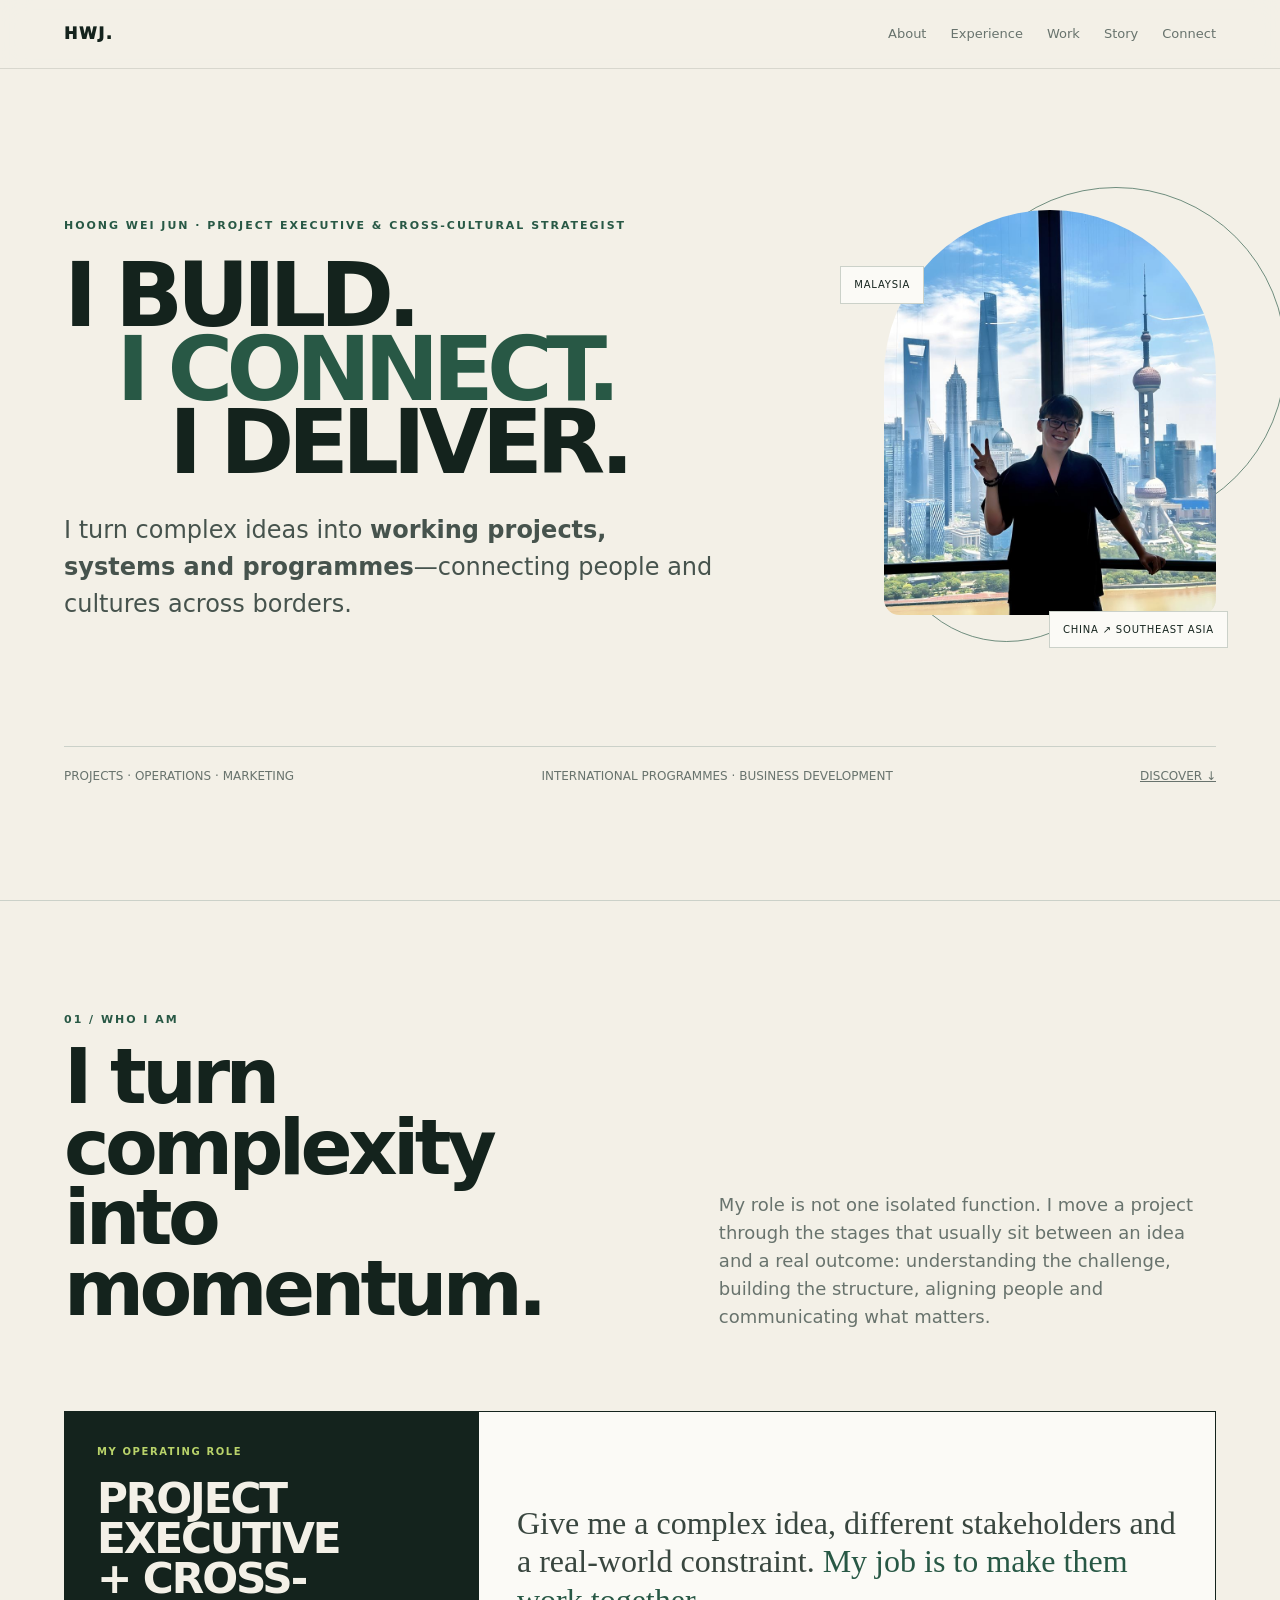
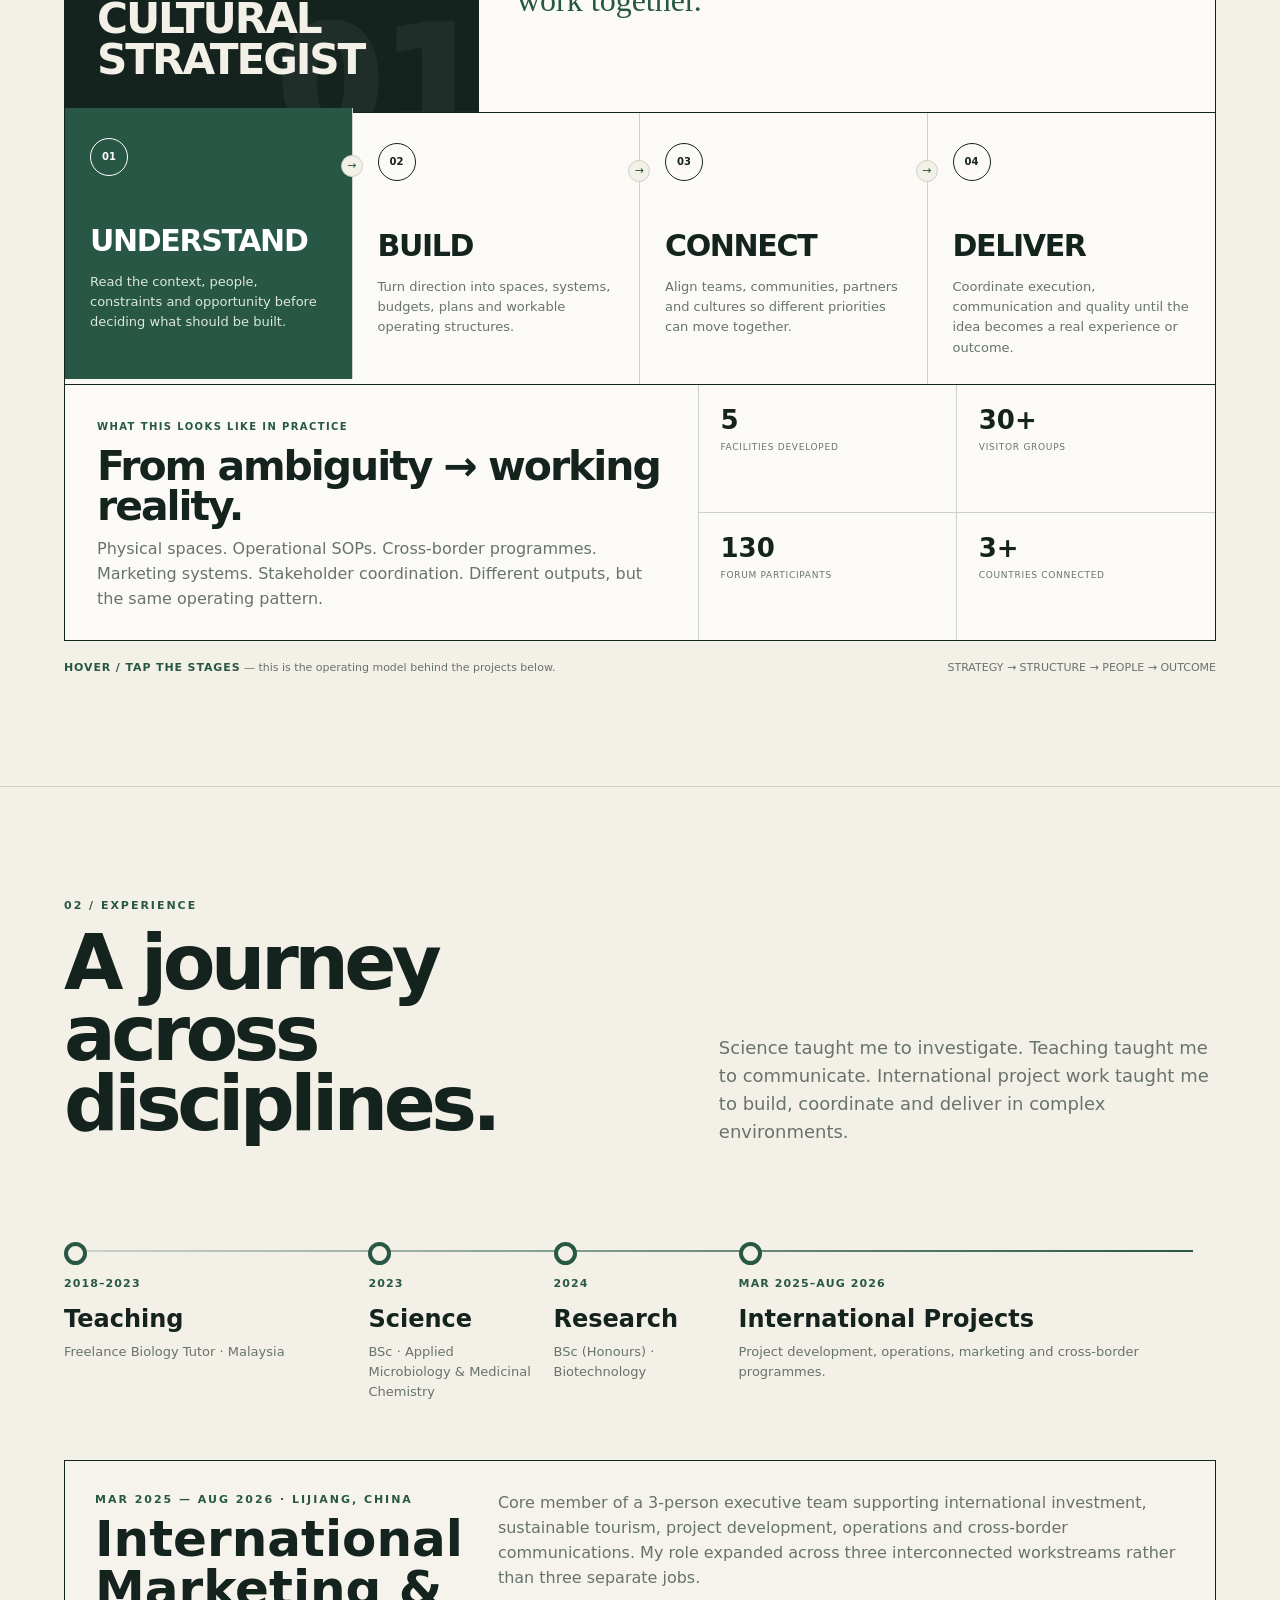
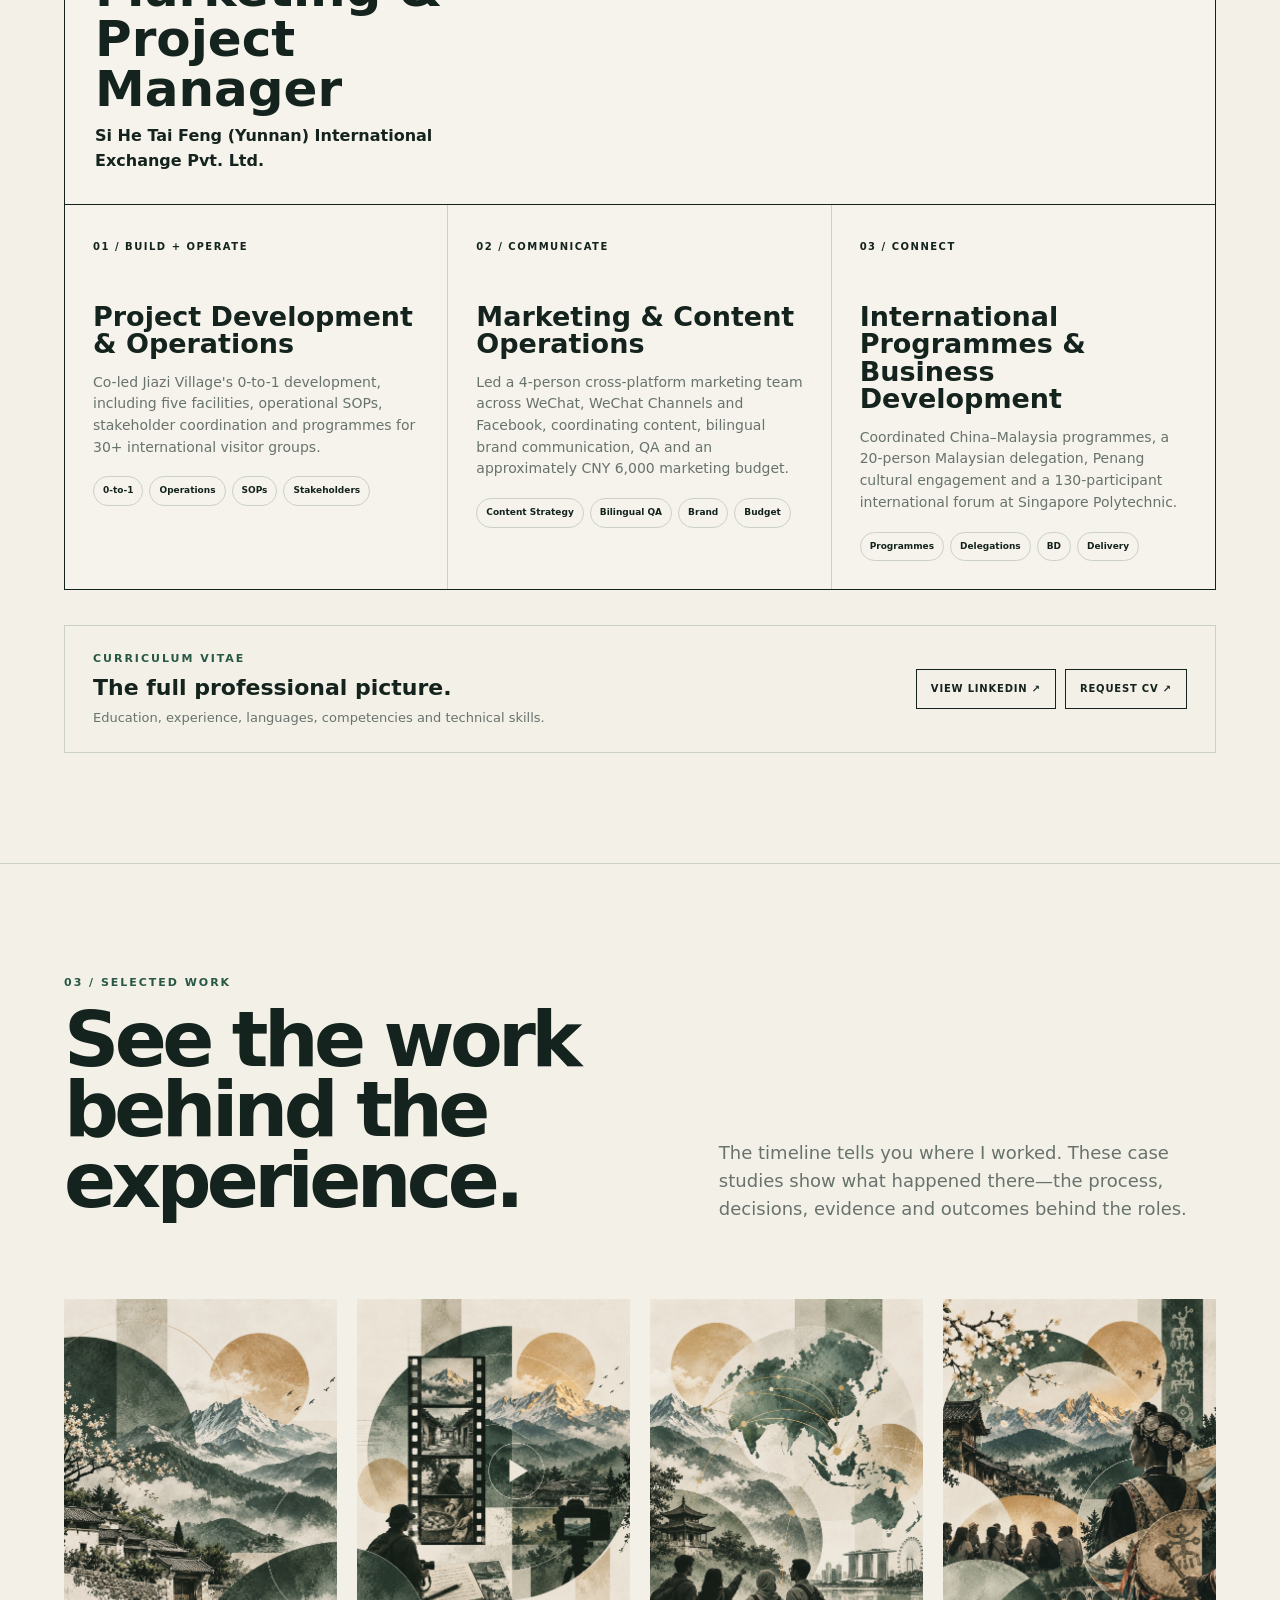
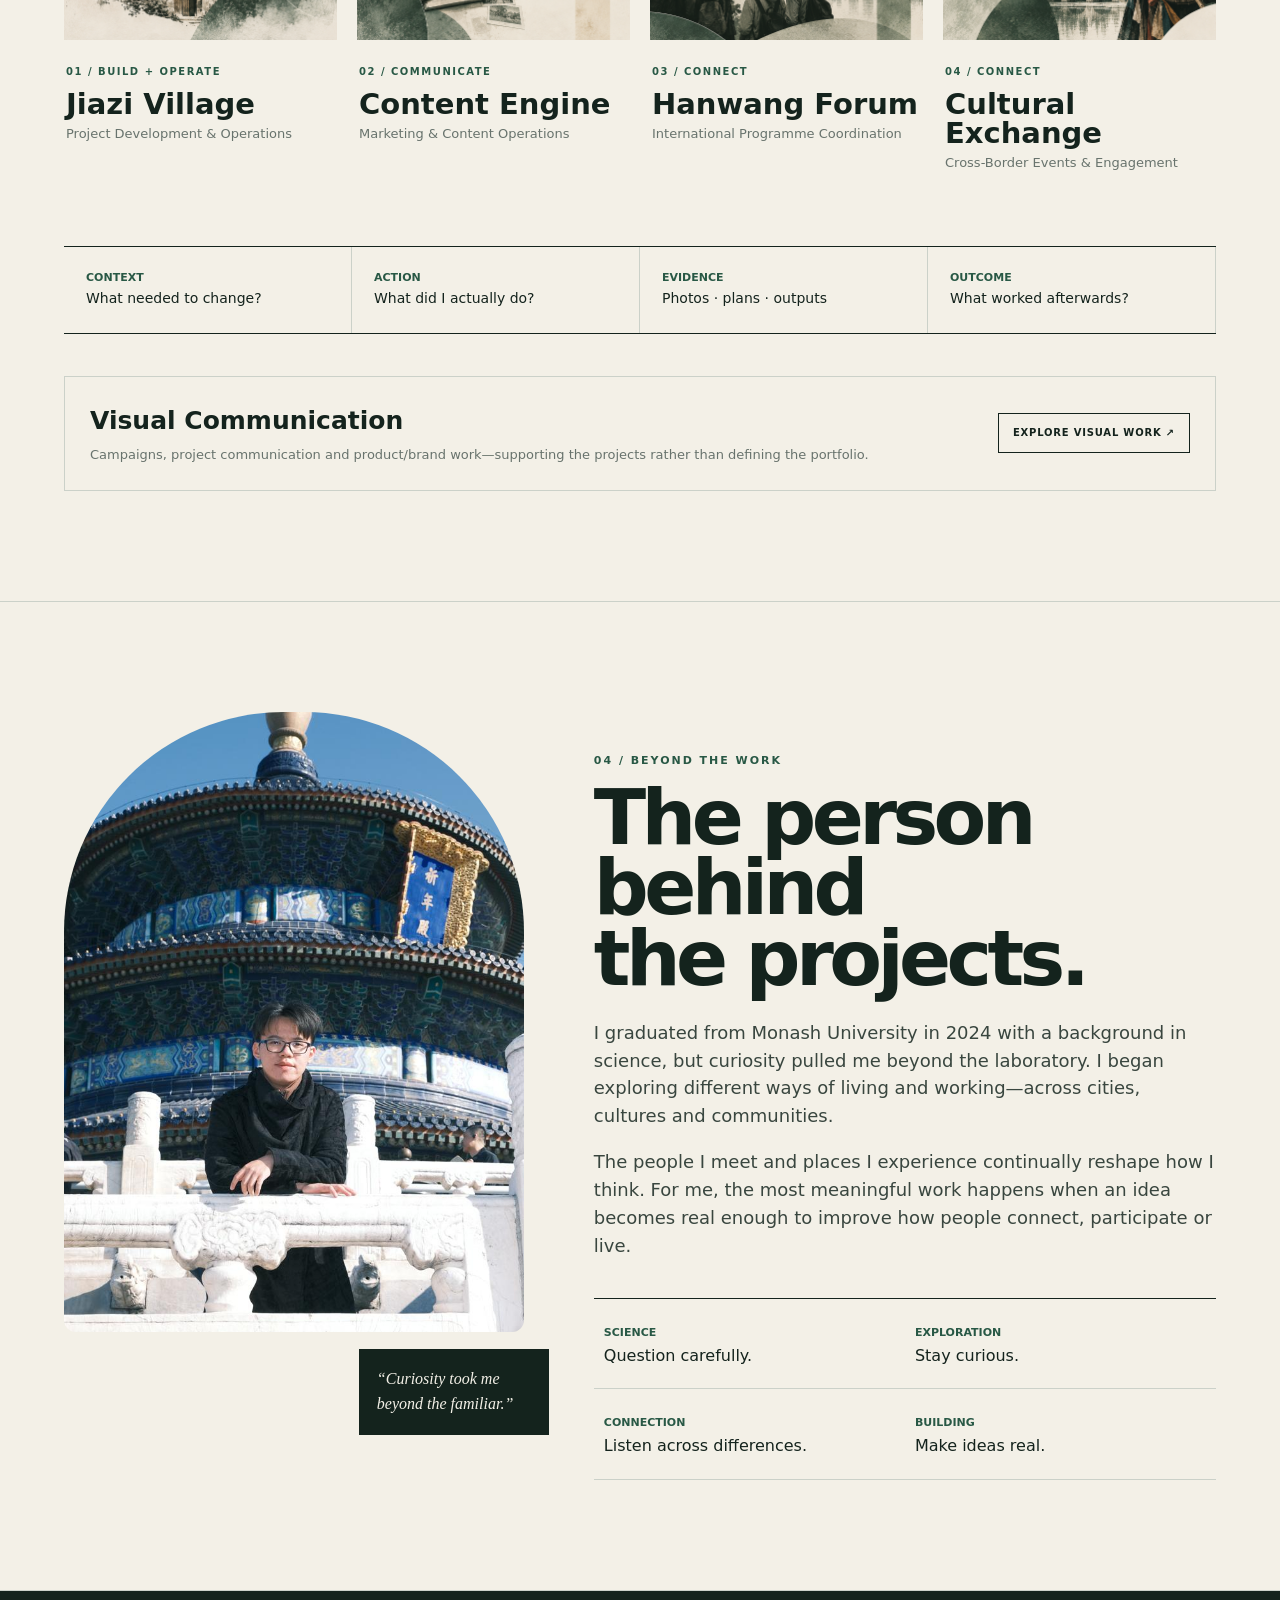
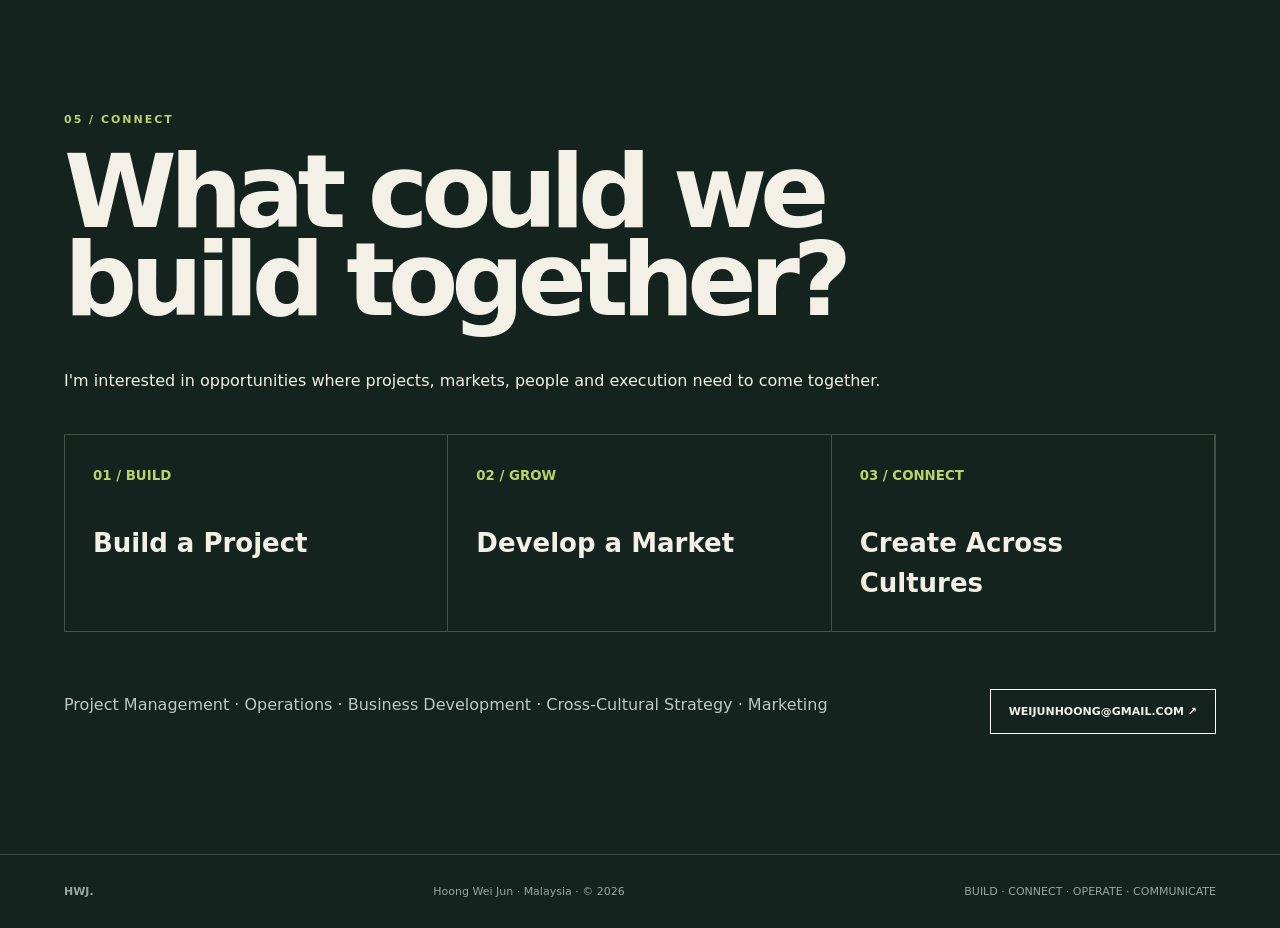
==== commit 3aa65ead: "Redesign Who I Am as meaningful interactive operating model" ====
--- a/index.html
+++ b/index.html
@@ -1 +1,6 @@
-<!doctype html><html lang="en"><head><meta charset="utf-8"><meta name="viewport" content="width=device-width,initial-scale=1"><title>Hoong Wei Jun — Build · Connect · Deliver</title><meta name="description" content="Hoong Wei Jun — Project Executive & Cross-Cultural Strategist. Projects, operations, marketing and international programmes across borders."><style>:root{--ink:#14231d;--muted:#68736d;--paper:#f3f0e7;--card:#fbfaf6;--green:#285845;--lime:#b9d36a;--line:#cbd1c9;--orange:#d96c42}*{box-sizing:border-box}html{scroll-behavior:smooth}body{margin:0;background:var(--paper);color:var(--ink);font-family:Inter,system-ui,sans-serif;line-height:1.55;overflow-x:hidden}a{color:inherit}.wrap{width:min(1180px,90vw);margin:auto}.eyebrow{font-size:11px;font-weight:900;letter-spacing:.18em;text-transform:uppercase;color:var(--green)}nav{position:fixed;z-index:30;inset:0 0 auto;background:rgba(243,240,231,.86);backdrop-filter:blur(14px);border-bottom:1px solid rgba(20,35,29,.12)}nav .wrap{height:68px;display:flex;align-items:center;justify-content:space-between}.brand{font-weight:950;letter-spacing:.1em;text-decoration:none}.links{display:flex;gap:24px;font-size:13px}.links a{text-decoration:none;color:var(--muted)}.links a:hover{color:var(--ink)}section{padding:110px 0;border-top:1px solid var(--line)}.section-title{font-size:clamp(46px,6vw,80px);line-height:.92;letter-spacing:-.06em;margin:14px 0 24px}.section-intro{font-size:18px;color:var(--muted);max-width:690px}.hero{min-height:100vh;padding:120px 0 52px;display:flex;align-items:center}.hero-grid{display:grid;grid-template-columns:1.35fr .65fr;gap:42px;align-items:center}.hero-copy{z-index:3}.hero h1{font-size:clamp(58px,7vw,102px);line-height:.82;letter-spacing:-.075em;margin:25px 0 32px}.hero h1 span{display:block;white-space:nowrap}.hero h1 .connect{margin-left:7%;color:var(--green)}.hero h1 .deliver{margin-left:14%}.intro{font-size:clamp(18px,2vw,24px);max-width:650px;color:#46534d}.hero-side{position:relative;height:500px}.portrait{position:absolute;right:0;top:28px;width:92%;height:405px;object-fit:cover;border-radius:190px 190px 18px 18px;filter:saturate(.88)}.orbit{position:absolute;border:1px solid var(--green);border-radius:50%;opacity:.65}.o1{width:340px;height:340px;right:-70px;top:5px}.o2{width:235px;height:235px;right:92px;top:225px}.node{position:absolute;width:12px;height:12px;border-radius:50%;background:var(--orange);box-shadow:0 0 0 7px var(--paper)}.n1{right:245px;top:80px}.n2{right:6px;top:292px}.location{position:absolute;background:var(--card);border:1px solid var(--line);padding:10px 13px;font-size:10px;letter-spacing:.08em;z-index:4}.loc1{left:-15px;top:84px}.loc2{right:-12px;bottom:34px}.hero-foot{grid-column:1/-1;margin-top:22px;border-top:1px solid var(--line);padding-top:20px;display:flex;justify-content:space-between;color:var(--muted);font-size:12px}.identity-head,.experience-head,.work-head{display:grid;grid-template-columns:1fr .85fr;gap:70px;align-items:end}.identity-map{position:relative;min-height:520px;margin-top:60px;border:1px solid var(--line);overflow:hidden;background:radial-gradient(circle at 50% 50%,rgba(40,88,69,.07),transparent 34%)}.identity-map:before,.identity-map:after{content:"";position:absolute;border:1px solid rgba(40,88,69,.25);border-radius:50%;left:50%;top:50%;transform:translate(-50%,-50%)}.identity-map:before{width:390px;height:390px}.identity-map:after{width:250px;height:250px}.core{position:absolute;left:50%;top:50%;transform:translate(-50%,-50%);width:160px;height:160px;border-radius:50%;background:var(--ink);color:var(--paper);display:grid;place-items:center;text-align:center;z-index:3;font-weight:900;letter-spacing:.08em}.cap{position:absolute;width:190px;padding:18px;border:1px solid var(--line);background:rgba(251,250,246,.92);transition:.35s;z-index:4;cursor:default}.cap:hover{transform:translateY(-7px);background:var(--green);color:white;border-color:var(--green)}.cap b{display:block;font-size:25px;letter-spacing:-.04em}.cap small{color:var(--muted)}.cap:hover small{color:#dce6df}.c1{left:8%;top:14%}.c2{right:8%;top:14%}.c3{left:8%;bottom:13%}.c4{right:8%;bottom:13%}.worldline{position:absolute;left:50%;top:50%;width:62%;height:1px;background:var(--green);transform:translate(-50%,-50%) rotate(-18deg);opacity:.5}.world-tag{position:absolute;font-size:10px;font-weight:900;letter-spacing:.12em;color:var(--green)}.w1{left:4%;top:50%}.w2{left:48%;top:8%}.w3{right:4%;top:50%}.identity-stats{display:grid;grid-template-columns:repeat(4,1fr);border:1px solid var(--line);border-top:0}.identity-stats div{padding:24px;border-right:1px solid var(--line)}.identity-stats div:last-child{border:0}.identity-stats b{font-size:30px;display:block}.identity-stats span{font-size:10px;color:var(--muted);letter-spacing:.08em}.journey-track{margin-top:68px;position:relative;padding:38px 0 10px;display:grid;grid-template-columns:1.2fr .7fr .7fr 2fr;gap:18px}.journey-track:before{content:"";position:absolute;top:18px;left:2%;right:2%;height:2px;background:linear-gradient(90deg,var(--line),var(--green))}.era{position:relative}.era:before{content:"";position:absolute;width:15px;height:15px;border-radius:50%;background:var(--paper);border:4px solid var(--green);top:-28px;left:0;transition:.3s}.era:hover:before{background:var(--green);box-shadow:0 0 0 8px rgba(40,88,69,.1)}.era .year{font-size:11px;font-weight:900;color:var(--green);letter-spacing:.1em}.era h3{font-size:24px;margin:6px 0 4px;letter-spacing:-.04em}.era p{font-size:13px;color:var(--muted);margin:0}.career-chapter{margin-top:48px;border:1px solid var(--ink);background:rgba(255,255,255,.18)}.chapter-head{padding:30px;display:grid;grid-template-columns:.65fr 1.35fr;gap:35px;border-bottom:1px solid var(--ink)}.chapter-head h3{font-size:clamp(30px,4vw,50px);line-height:1;margin:6px 0 10px;letter-spacing:-.05em}.chapter-head p{color:var(--muted);margin:0}.streams{display:grid;grid-template-columns:repeat(3,1fr)}.stream{padding:28px;min-height:330px;border-right:1px solid var(--line);position:relative;transition:.35s;overflow:hidden}.stream:last-child{border:0}.stream:before{content:"";position:absolute;width:150px;height:150px;border:1px solid rgba(40,88,69,.25);border-radius:50%;right:-55px;top:-55px;transition:.35s}.stream:hover{background:var(--green);color:white;transform:translateY(-6px)}.stream:hover:before{transform:scale(1.35);border-color:rgba(255,255,255,.35)}.stream-no{font-size:10px;font-weight:900;letter-spacing:.15em}.stream h4{font-size:27px;line-height:1.02;margin:45px 0 12px;letter-spacing:-.04em}.stream p{font-size:14px;color:var(--muted)}.stream:hover p{color:#dce6df}.tags{display:flex;flex-wrap:wrap;gap:6px;margin-top:18px}.tags span{font-size:9px;font-weight:850;letter-spacing:.06em;text-transform:uppercase;padding:7px 9px;border:1px solid var(--line);border-radius:999px}.cvbar{margin-top:35px;padding:24px 28px;border:1px solid var(--line);display:flex;justify-content:space-between;align-items:center;gap:20px}.cvbar h3{margin:3px 0;font-size:22px}.cvbar p{margin:0;color:var(--muted);font-size:13px}.cv-actions{display:flex;gap:9px}.smallbtn{padding:11px 14px;border:1px solid var(--ink);font-size:10px;font-weight:900;letter-spacing:.08em;text-decoration:none;transition:.25s}.smallbtn:hover{background:var(--ink);color:var(--paper)}.work-editorial{display:grid;grid-template-columns:repeat(4,1fr);gap:20px;margin-top:58px}.work-card{text-decoration:none;display:flex;flex-direction:column}.work-art{aspect-ratio:4/5;overflow:hidden;background:#e9e4d8;border:1px solid rgba(20,35,29,.08);position:relative}.work-art:after{content:"VIEW PROJECT";position:absolute;inset:auto 14px 14px;background:rgba(20,35,29,.88);color:white;padding:11px;font-size:9px;font-weight:900;letter-spacing:.12em;transform:translateY(65px);transition:.35s}.work-art img{width:100%;height:100%;object-fit:cover;display:block;transition:.6s}.work-card:hover img{transform:scale(1.045);filter:saturate(1.08)}.work-card:hover .work-art:after{transform:none}.work-meta{padding:18px 2px}.work-index{font-size:10px;font-weight:900;letter-spacing:.15em;color:var(--green)}.work-card h3{font-size:29px;line-height:1;margin:7px 0 5px;letter-spacing:-.045em}.work-role{font-size:13px;margin:0;color:var(--muted)}.proof-line{margin-top:55px;display:grid;grid-template-columns:repeat(4,1fr);border-top:1px solid var(--ink);border-bottom:1px solid var(--ink)}.proof{padding:22px;border-right:1px solid var(--line)}.proof:last-child{border:0}.proof b{display:block;font-size:11px;letter-spacing:.1em;color:var(--green)}.proof span{font-size:14px}.design-strip{margin-top:42px;padding:25px;border:1px solid var(--line);display:flex;justify-content:space-between;align-items:center;gap:25px}.design-strip h3{font-size:25px;margin:0}.design-strip p{margin:4px 0 0;color:var(--muted);font-size:13px}.about-layout{display:grid;grid-template-columns:.85fr 1.15fr;gap:70px;align-items:start}.about-visual{position:relative}.about-visual img{width:100%;height:620px;object-fit:cover;border-radius:220px 220px 12px 12px}.about-note{position:absolute;right:-25px;bottom:45px;background:var(--ink);color:var(--paper);padding:18px;width:190px;font-family:Georgia,serif;font-style:italic}.about-copy{padding-top:40px}.about-copy p{font-size:18px;color:#39463f}.values{display:grid;grid-template-columns:repeat(2,1fr);margin-top:38px;border-top:1px solid var(--ink)}.value{padding:20px 10px;border-bottom:1px solid var(--line)}.value b{font-size:11px;letter-spacing:.1em;color:var(--green)}.value span{display:block;margin-top:5px}.contact{background:var(--ink);color:var(--paper);padding:120px 0}.contact .eyebrow{color:var(--lime)}.contact h2{font-size:clamp(54px,8vw,108px);line-height:.86;letter-spacing:-.07em;margin:20px 0 45px}.contact-grid{display:grid;grid-template-columns:repeat(3,1fr);border:1px solid #435149;margin-top:40px}.contact-path{padding:28px;text-decoration:none;border-right:1px solid #435149;min-height:190px;transition:.3s}.contact-path:last-child{border:0}.contact-path:hover{background:var(--paper);color:var(--ink);transform:translateY(-7px)}.contact-path small{color:var(--lime);font-weight:900;letter-spacing:.1em}.contact-path h3{font-size:26px;margin:35px 0 0}.contact-main{display:flex;justify-content:space-between;align-items:end;gap:25px;margin-top:45px}.contact-main p{color:#bfc8c2;max-width:550px}.btn{display:inline-block;padding:13px 18px;border:1px solid white;text-decoration:none;font-size:11px;font-weight:900;letter-spacing:.08em}footer{background:var(--ink);color:#99a69f;border-top:1px solid #394740;padding:28px 0}.foot{display:flex;justify-content:space-between;font-size:11px}.reveal{opacity:0;transform:translateY(22px);transition:.75s}.reveal.in{opacity:1;transform:none}@media(max-width:1000px){.work-editorial{grid-template-columns:repeat(2,1fr)}.identity-head,.experience-head,.work-head{grid-template-columns:1fr;gap:18px}.streams{grid-template-columns:1fr}.stream{border-right:0;border-bottom:1px solid var(--line);min-height:0}.stream:last-child{border-bottom:0}.stream h4{margin-top:25px}.chapter-head{grid-template-columns:1fr}.journey-track{grid-template-columns:repeat(2,1fr);row-gap:45px}.journey-track:before{display:none}.era:before{top:-15px}}@media(max-width:820px){.links a:nth-child(4){display:none}.hero-grid,.about-layout{grid-template-columns:1fr}.hero h1 span{white-space:normal}.hero-side{height:390px}.identity-map{min-height:600px}.c1{left:5%;top:8%}.c2{right:5%;top:8%}.c3{left:5%;bottom:8%}.c4{right:5%;bottom:8%}.identity-stats,.proof-line{grid-template-columns:repeat(2,1fr)}.cvbar,.contact-main{align-items:flex-start;flex-direction:column}.contact-grid{grid-template-columns:1fr}.contact-path{border-right:0;border-bottom:1px solid #435149;min-height:130px}.contact-path:last-child{border-bottom:0}.contact-path h3{margin-top:20px}.about-note{right:10px}}@media(max-width:540px){.wrap{width:92vw}section{padding:82px 0}.links{gap:12px}.links a:nth-child(1){display:none}.hero h1{font-size:17vw}.hero-foot{flex-direction:column;gap:7px}.identity-map{min-height:680px}.identity-map:before{width:300px;height:300px}.identity-map:after{width:190px;height:190px}.core{width:125px;height:125px;font-size:13px}.cap{width:155px;padding:13px}.cap b{font-size:20px}.c1{left:2%;top:7%}.c2{right:2%;top:25%}.c3{left:2%;bottom:25%}.c4{right:2%;bottom:7%}.identity-stats,.proof-line,.journey-track,.work-editorial,.values{grid-template-columns:1fr}.identity-stats div,.proof{border-right:0;border-bottom:1px solid var(--line)}.journey-track{gap:35px}.work-art:after{transform:none}.cv-actions{flex-direction:column}.about-visual img{height:500px}.foot{flex-direction:column;gap:8px}}</style></head><body><nav><div class="wrap"><a class="brand" href="#top">HWJ.</a><div class="links"><a href="#identity">About</a><a href="#experience">Experience</a><a href="#work">Work</a><a href="#personal">Story</a><a href="#contact">Connect</a></div></div></nav><header class="hero" id="top"><div class="wrap hero-grid"><div class="hero-copy reveal"><div class="eyebrow">Hoong Wei Jun · Project Executive & Cross-Cultural Strategist</div><h1><span>I BUILD.</span><span class="connect">I CONNECT.</span><span class="deliver">I DELIVER.</span></h1><p class="intro">I turn complex ideas into <b>working projects, systems and programmes</b>—connecting people and cultures across borders.</p></div><div class="hero-side reveal"><div class="orbit o1"></div><div class="orbit o2"></div><i class="node n1"></i><i class="node n2"></i><img class="portrait" src="assets/images/about%20me/about-me%2002.jpeg" alt="Hoong Wei Jun"><div class="location loc1">MALAYSIA<br>03° N · 101° E</div><div class="location loc2">CHINA ↗ SOUTHEAST ASIA</div></div><div class="hero-foot"><span>PROJECTS · OPERATIONS · MARKETING</span><span>INTERNATIONAL PROGRAMMES · BUSINESS DEVELOPMENT</span><a href="#identity">DISCOVER ↓</a></div></div></header><section id="identity"><div class="wrap"><div class="identity-head reveal"><div><div class="eyebrow">01 / Who I Am</div><h2 class="section-title">Ideas need<br>someone to move them.</h2></div><p class="section-intro">I work where strategy meets execution—building the structure, relationships and communication that turn an idea into something people can actually use, experience and grow.</p></div><div class="identity-map reveal"><div class="worldline"></div><span class="world-tag w1">MALAYSIA</span><span class="world-tag w2">CHINA</span><span class="world-tag w3">SINGAPORE</span><div class="core">HOONG<br>WEI JUN</div><div class="cap c1"><b>BUILD</b><small>Projects · Spaces · Systems</small></div><div class="cap c2"><b>OPERATE</b><small>SOPs · Budgets · Delivery</small></div><div class="cap c3"><b>CONNECT</b><small>People · Cultures · Stakeholders</small></div><div class="cap c4"><b>COMMUNICATE</b><small>Brand · Content · Bilingual QA</small></div></div><div class="identity-stats reveal"><div><b>8 mo.</b><span>RURAL PROJECT DELIVERY</span></div><div><b>130</b><span>INTERNATIONAL FORUM PARTICIPANTS</span></div><div><b>30+</b><span>INTERNATIONAL VISITOR GROUPS</span></div><div><b>3+</b><span>COUNTRIES CONNECTED</span></div></div></div></section><section id="experience"><div class="wrap"><div class="experience-head reveal"><div><div class="eyebrow">02 / Experience</div><h2 class="section-title">A journey across<br>disciplines.</h2></div><p class="section-intro">Science taught me to investigate. Teaching taught me to communicate. International project work taught me to build, coordinate and deliver in complex environments.</p></div><div class="journey-track reveal"><div class="era"><span class="year">2018–2023</span><h3>Teaching</h3><p>Freelance Biology Tutor · Malaysia</p></div><div class="era"><span class="year">2023</span><h3>Science</h3><p>BSc · Applied Microbiology & Medicinal Chemistry</p></div><div class="era"><span class="year">2024</span><h3>Research</h3><p>BSc (Honours) · Biotechnology</p></div><div class="era"><span class="year">MAR 2025–AUG 2026</span><h3>International Projects</h3><p>From research into project development, operations, marketing and cross-border programmes.</p></div></div><div class="career-chapter reveal"><div class="chapter-head"><div><div class="eyebrow">Mar 2025 — Aug 2026 · Lijiang, China</div><h3>International Marketing & Project Manager</h3><b>Si He Tai Feng (Yunnan) International Exchange Pvt. Ltd.</b></div><p>Core member of a 3-person executive team supporting international investment, sustainable tourism, project development, operations and cross-border communications. My role expanded across three interconnected workstreams rather than three separate jobs.</p></div><div class="streams"><div class="stream"><span class="stream-no">01 / BUILD + OPERATE</span><h4>Project Development & Operations</h4><p>Co-led Jiazi Village's 0-to-1 development, including five facilities, operational SOPs, stakeholder coordination and programmes for 30+ international visitor groups.</p><div class="tags"><span>0-to-1</span><span>Operations</span><span>SOPs</span><span>Stakeholders</span></div></div><div class="stream"><span class="stream-no">02 / COMMUNICATE</span><h4>Marketing & Content Operations</h4><p>Led a 4-person cross-platform marketing team across WeChat, WeChat Channels and Facebook, coordinating content, bilingual brand communication, QA and an approximately CNY 6,000 marketing budget.</p><div class="tags"><span>Content Strategy</span><span>Bilingual QA</span><span>Brand</span><span>Budget</span></div></div><div class="stream"><span class="stream-no">03 / CONNECT</span><h4>International Programmes & Business Development</h4><p>Coordinated China–Malaysia programmes, a 20-person Malaysian delegation, Penang cultural engagement and a 130-participant international forum at Singapore Polytechnic.</p><div class="tags"><span>Programmes</span><span>Delegations</span><span>BD</span><span>Delivery</span></div></div></div></div><div class="cvbar reveal"><div><div class="eyebrow">Curriculum Vitae</div><h3>The full professional picture.</h3><p>Education, experience, languages, competencies and technical skills.</p></div><div class="cv-actions"><a class="smallbtn" href="https://www.linkedin.com/in/hoong-w-80995b119/" target="_blank" rel="noopener">VIEW LINKEDIN ↗</a><a class="smallbtn" href="mailto:weijunhoong@gmail.com?subject=Request%20for%20Hoong%20Wei%20Jun%20CV">REQUEST CV ↗</a></div></div></div></section><section id="work"><div class="wrap"><div class="work-head reveal"><div><div class="eyebrow">03 / Selected Work</div><h2 class="section-title">See the work<br>behind the experience.</h2></div><p class="section-intro">The timeline tells you where I worked. These case studies show what happened there—the process, decisions, evidence and outcomes behind the roles.</p></div><div class="work-editorial"><a class="work-card reveal" href="projects/jiazi-village.html"><div class="work-art"><img src="assets/images/artistic_materials/jiazi-artwork_project_development.png" loading="lazy" alt="Jiazi Village project development"></div><div class="work-meta"><span class="work-index">01 / BUILD + OPERATE</span><h3>Jiazi Village</h3><p class="work-role">Project Development & Operations</p></div></a><a class="work-card reveal" href="projects/jiazi-marketing.html"><div class="work-art"><img src="assets/images/artistic_materials/jiazi_artwork_content.png" loading="lazy" alt="Jiazi Village content operations"></div><div class="work-meta"><span class="work-index">02 / COMMUNICATE</span><h3>Content Engine</h3><p class="work-role">Marketing & Content Operations</p></div></a><a class="work-card reveal" href="projects/hanwang-forum.html"><div class="work-art"><img src="assets/images/artistic_materials/jiazi_artwork_international_programme.png" loading="lazy" alt="International programme"></div><div class="work-meta"><span class="work-index">03 / CONNECT</span><h3>Hanwang Forum</h3><p class="work-role">International Programme Coordination</p></div></a><a class="work-card reveal" href="projects/earth-fest-penang.html"><div class="work-art"><img src="assets/images/artistic_materials/jiazi_artwork_cultural.png" loading="lazy" alt="Cultural exchange"></div><div class="work-meta"><span class="work-index">04 / CONNECT</span><h3>Cultural Exchange</h3><p class="work-role">Cross-Border Events & Engagement</p></div></a></div><div class="proof-line reveal"><div class="proof"><b>CONTEXT</b><span>What needed to change?</span></div><div class="proof"><b>ACTION</b><span>What did I actually do?</span></div><div class="proof"><b>EVIDENCE</b><span>Photos · plans · outputs</span></div><div class="proof"><b>OUTCOME</b><span>What worked afterwards?</span></div></div><div class="design-strip reveal"><div><h3>Visual Communication</h3><p>Campaigns, project communication and product/brand work—supporting the projects rather than defining the portfolio.</p></div><a class="smallbtn" href="projects/designs.html">EXPLORE VISUAL WORK ↗</a></div></div></section><section id="personal"><div class="wrap about-layout"><div class="about-visual reveal"><img src="assets/images/about%20me/about-me%2005.jpeg" alt="Wei Jun exploring culture and place"><div class="about-note">“Curiosity took me beyond the familiar.”</div></div><div class="about-copy reveal"><div class="eyebrow">04 / Beyond the Work</div><h2 class="section-title">The person behind<br>the projects.</h2><p>I graduated from Monash University in 2024 with a background in science, but curiosity pulled me beyond the laboratory. I began exploring different ways of living and working—across cities, cultures and communities.</p><p>The people I meet and places I experience continually reshape how I think. For me, the most meaningful work happens when an idea becomes real enough to improve how people connect, participate or live.</p><div class="values"><div class="value"><b>SCIENCE</b><span>Question carefully.</span></div><div class="value"><b>EXPLORATION</b><span>Stay curious.</span></div><div class="value"><b>CONNECTION</b><span>Listen across differences.</span></div><div class="value"><b>BUILDING</b><span>Make ideas real.</span></div></div></div></div></section><section id="contact" class="contact"><div class="wrap"><div class="reveal"><div class="eyebrow">05 / Connect</div><h2>What could we<br>build together?</h2><p>I'm interested in opportunities where projects, markets, people and execution need to come together.</p></div><div class="contact-grid reveal"><a class="contact-path" href="mailto:weijunhoong@gmail.com?subject=Project%20Opportunity"><small>01 / BUILD</small><h3>Build a Project</h3></a><a class="contact-path" href="mailto:weijunhoong@gmail.com?subject=Business%20Development%20Opportunity"><small>02 / GROW</small><h3>Develop a Market</h3></a><a class="contact-path" href="mailto:weijunhoong@gmail.com?subject=Cross-Cultural%20Collaboration"><small>03 / CONNECT</small><h3>Create Across Cultures</h3></a></div><div class="contact-main reveal"><p>Project Management · Operations · Business Development · Cross-Cultural Strategy · Marketing</p><a class="btn" href="mailto:weijunhoong@gmail.com">WEIJUNHOONG@GMAIL.COM ↗</a></div></div></section><footer><div class="wrap foot"><b>HWJ.</b><span>Hoong Wei Jun · Malaysia · © 2026</span><span>BUILD · CONNECT · OPERATE · COMMUNICATE</span></div></footer><script>const io=new IntersectionObserver(es=>es.forEach(e=>{if(e.isIntersecting)e.target.classList.add('in')}),{threshold:.1});document.querySelectorAll('.reveal').forEach(el=>io.observe(el));</script></body></html>+<!doctype html><html lang="en"><head><meta charset="utf-8"><meta name="viewport" content="width=device-width,initial-scale=1"><title>Hoong Wei Jun — Build · Connect · Deliver</title><meta name="description" content="Hoong Wei Jun — Project Executive & Cross-Cultural Strategist. Projects, operations, marketing and international programmes across borders."><style>:root{--ink:#14231d;--muted:#68736d;--paper:#f3f0e7;--card:#fbfaf6;--green:#285845;--lime:#b9d36a;--line:#cbd1c9;--orange:#d96c42}*{box-sizing:border-box}html{scroll-behavior:smooth}body{margin:0;background:var(--paper);color:var(--ink);font-family:Inter,system-ui,sans-serif;line-height:1.55;overflow-x:hidden}a{color:inherit}.wrap{width:min(1180px,90vw);margin:auto}.eyebrow{font-size:11px;font-weight:900;letter-spacing:.18em;text-transform:uppercase;color:var(--green)}nav{position:fixed;z-index:30;inset:0 0 auto;background:rgba(243,240,231,.86);backdrop-filter:blur(14px);border-bottom:1px solid rgba(20,35,29,.12)}nav .wrap{height:68px;display:flex;align-items:center;justify-content:space-between}.brand{font-weight:950;letter-spacing:.1em;text-decoration:none}.links{display:flex;gap:24px;font-size:13px}.links a{text-decoration:none;color:var(--muted)}section{padding:110px 0;border-top:1px solid var(--line)}.section-title{font-size:clamp(46px,6vw,80px);line-height:.92;letter-spacing:-.06em;margin:14px 0 24px}.section-intro{font-size:18px;color:var(--muted);max-width:690px}.hero{min-height:100vh;padding:120px 0 52px;display:flex;align-items:center}.hero-grid{display:grid;grid-template-columns:1.35fr .65fr;gap:42px;align-items:center}.hero h1{font-size:clamp(58px,7vw,102px);line-height:.82;letter-spacing:-.075em;margin:25px 0 32px}.hero h1 span{display:block;white-space:nowrap}.hero h1 .connect{margin-left:7%;color:var(--green)}.hero h1 .deliver{margin-left:14%}.intro{font-size:clamp(18px,2vw,24px);max-width:650px;color:#46534d}.hero-side{position:relative;height:500px}.portrait{position:absolute;right:0;top:28px;width:92%;height:405px;object-fit:cover;border-radius:190px 190px 18px 18px;filter:saturate(.88)}.orbit{position:absolute;border:1px solid var(--green);border-radius:50%;opacity:.65}.o1{width:340px;height:340px;right:-70px;top:5px}.o2{width:235px;height:235px;right:92px;top:225px}.node{position:absolute;width:12px;height:12px;border-radius:50%;background:var(--orange);box-shadow:0 0 0 7px var(--paper)}.n1{right:245px;top:80px}.n2{right:6px;top:292px}.location{position:absolute;background:var(--card);border:1px solid var(--line);padding:10px 13px;font-size:10px;letter-spacing:.08em;z-index:4}.loc1{left:-15px;top:84px}.loc2{right:-12px;bottom:34px}.hero-foot{grid-column:1/-1;margin-top:22px;border-top:1px solid var(--line);padding-top:20px;display:flex;justify-content:space-between;color:var(--muted);font-size:12px}.identity-head,.experience-head,.work-head{display:grid;grid-template-columns:1fr .85fr;gap:70px;align-items:end}
+/* WHO I AM — operating model */.identity-stage{margin-top:62px;border:1px solid var(--ink);background:var(--card);position:relative;overflow:hidden}.identity-stage:before{content:"";position:absolute;width:620px;height:620px;border:1px solid rgba(40,88,69,.12);border-radius:50%;left:-310px;top:-310px}.identity-top{display:grid;grid-template-columns:.72fr 1.28fr;min-height:210px;border-bottom:1px solid var(--ink)}.identity-role{padding:32px;display:flex;flex-direction:column;justify-content:space-between;background:var(--ink);color:var(--paper);position:relative;overflow:hidden}.identity-role:after{content:"01";position:absolute;right:-5px;bottom:-48px;font-size:150px;font-weight:950;line-height:1;color:rgba(255,255,255,.05)}.identity-role small{font-size:10px;letter-spacing:.16em;color:var(--lime);font-weight:900}.identity-role h3{font-size:clamp(29px,3.3vw,48px);line-height:.95;letter-spacing:-.05em;margin:20px 0 0}.identity-thesis{padding:32px 38px;display:flex;align-items:center}.identity-thesis p{font-family:Georgia,serif;font-size:clamp(22px,2.5vw,34px);line-height:1.2;margin:0;color:#39463f}.identity-thesis em{font-style:normal;color:var(--green)}.operating-flow{display:grid;grid-template-columns:repeat(4,1fr);position:relative}.op{padding:30px 25px 26px;min-height:255px;border-right:1px solid var(--line);position:relative;cursor:pointer;transition:.35s;background:transparent}.op:last-child{border-right:0}.op:hover,.op.active{background:var(--green);color:white;transform:translateY(-5px)}.op-no{width:38px;height:38px;border:1px solid currentColor;border-radius:50%;display:grid;place-items:center;font-size:10px;font-weight:900;margin-bottom:42px}.op h3{font-size:30px;letter-spacing:-.045em;margin:0 0 8px}.op p{font-size:13px;color:var(--muted);margin:0}.op:hover p,.op.active p{color:#dce6df}.op-arrow{position:absolute;right:-11px;top:47px;width:22px;height:22px;border-radius:50%;background:var(--paper);border:1px solid var(--line);display:grid;place-items:center;z-index:3;font-size:11px;color:var(--green)}.op:last-child .op-arrow{display:none}.identity-result{display:grid;grid-template-columns:1.1fr .9fr;border-top:1px solid var(--ink)}.result-copy{padding:28px 32px}.result-copy small{font-size:10px;font-weight:900;letter-spacing:.14em;color:var(--green)}.result-copy h3{font-size:clamp(28px,3.2vw,45px);letter-spacing:-.05em;line-height:1;margin:8px 0 10px}.result-copy p{color:var(--muted);margin:0;max-width:610px}.result-proof{display:grid;grid-template-columns:1fr 1fr;border-left:1px solid var(--line)}.mini-proof{padding:22px;border-right:1px solid var(--line);border-bottom:1px solid var(--line)}.mini-proof:nth-child(2n){border-right:0}.mini-proof:nth-child(n+3){border-bottom:0}.mini-proof b{font-size:26px;display:block;line-height:1}.mini-proof span{font-size:9px;letter-spacing:.08em;color:var(--muted)}.identity-caption{display:flex;justify-content:space-between;gap:25px;margin-top:18px;font-size:11px;color:var(--muted)}.identity-caption b{color:var(--green);letter-spacing:.08em}.journey-track{margin-top:68px;position:relative;padding:38px 0 10px;display:grid;grid-template-columns:1.2fr .7fr .7fr 2fr;gap:18px}.journey-track:before{content:"";position:absolute;top:18px;left:2%;right:2%;height:2px;background:linear-gradient(90deg,var(--line),var(--green))}.era{position:relative}.era:before{content:"";position:absolute;width:15px;height:15px;border-radius:50%;background:var(--paper);border:4px solid var(--green);top:-28px}.era .year{font-size:11px;font-weight:900;color:var(--green);letter-spacing:.1em}.era h3{font-size:24px;margin:6px 0 4px}.era p{font-size:13px;color:var(--muted);margin:0}.career-chapter{margin-top:48px;border:1px solid var(--ink);background:rgba(255,255,255,.18)}.chapter-head{padding:30px;display:grid;grid-template-columns:.65fr 1.35fr;gap:35px;border-bottom:1px solid var(--ink)}.chapter-head h3{font-size:clamp(30px,4vw,50px);line-height:1;margin:6px 0 10px}.chapter-head p{color:var(--muted);margin:0}.streams{display:grid;grid-template-columns:repeat(3,1fr)}.stream{padding:28px;min-height:330px;border-right:1px solid var(--line);transition:.35s}.stream:last-child{border:0}.stream:hover{background:var(--green);color:white;transform:translateY(-6px)}.stream-no{font-size:10px;font-weight:900;letter-spacing:.15em}.stream h4{font-size:27px;line-height:1.02;margin:45px 0 12px}.stream p{font-size:14px;color:var(--muted)}.stream:hover p{color:#dce6df}.tags{display:flex;flex-wrap:wrap;gap:6px;margin-top:18px}.tags span{font-size:9px;font-weight:850;padding:7px 9px;border:1px solid var(--line);border-radius:999px}.cvbar{margin-top:35px;padding:24px 28px;border:1px solid var(--line);display:flex;justify-content:space-between;align-items:center;gap:20px}.cvbar h3{margin:3px 0;font-size:22px}.cvbar p{margin:0;color:var(--muted);font-size:13px}.cv-actions{display:flex;gap:9px}.smallbtn{padding:11px 14px;border:1px solid var(--ink);font-size:10px;font-weight:900;letter-spacing:.08em;text-decoration:none}.work-editorial{display:grid;grid-template-columns:repeat(4,1fr);gap:20px;margin-top:58px}.work-card{text-decoration:none}.work-art{aspect-ratio:4/5;overflow:hidden;background:#e9e4d8;position:relative}.work-art:after{content:"VIEW PROJECT";position:absolute;inset:auto 14px 14px;background:rgba(20,35,29,.88);color:white;padding:11px;font-size:9px;font-weight:900;letter-spacing:.12em;transform:translateY(65px);transition:.35s}.work-art img{width:100%;height:100%;object-fit:cover;transition:.6s}.work-card:hover img{transform:scale(1.045)}.work-card:hover .work-art:after{transform:none}.work-meta{padding:18px 2px}.work-index{font-size:10px;font-weight:900;letter-spacing:.15em;color:var(--green)}.work-card h3{font-size:29px;line-height:1;margin:7px 0 5px}.work-role{font-size:13px;margin:0;color:var(--muted)}.proof-line{margin-top:55px;display:grid;grid-template-columns:repeat(4,1fr);border-top:1px solid var(--ink);border-bottom:1px solid var(--ink)}.proof{padding:22px;border-right:1px solid var(--line)}.proof b{display:block;font-size:11px;color:var(--green)}.proof span{font-size:14px}.design-strip{margin-top:42px;padding:25px;border:1px solid var(--line);display:flex;justify-content:space-between;align-items:center;gap:25px}.design-strip h3{font-size:25px;margin:0}.design-strip p{margin:4px 0 0;color:var(--muted);font-size:13px}.about-layout{display:grid;grid-template-columns:.85fr 1.15fr;gap:70px}.about-visual{position:relative}.about-visual img{width:100%;height:620px;object-fit:cover;border-radius:220px 220px 12px 12px}.about-note{position:absolute;right:-25px;bottom:45px;background:var(--ink);color:var(--paper);padding:18px;width:190px;font-family:Georgia,serif;font-style:italic}.about-copy{padding-top:40px}.about-copy p{font-size:18px;color:#39463f}.values{display:grid;grid-template-columns:repeat(2,1fr);margin-top:38px;border-top:1px solid var(--ink)}.value{padding:20px 10px;border-bottom:1px solid var(--line)}.value b{font-size:11px;color:var(--green)}.value span{display:block}.contact{background:var(--ink);color:var(--paper);padding:120px 0}.contact .eyebrow{color:var(--lime)}.contact h2{font-size:clamp(54px,8vw,108px);line-height:.86;letter-spacing:-.07em;margin:20px 0 45px}.contact-grid{display:grid;grid-template-columns:repeat(3,1fr);border:1px solid #435149;margin-top:40px}.contact-path{padding:28px;text-decoration:none;border-right:1px solid #435149;min-height:190px;transition:.3s}.contact-path:hover{background:var(--paper);color:var(--ink);transform:translateY(-7px)}.contact-path small{color:var(--lime);font-weight:900}.contact-path h3{font-size:26px;margin:35px 0 0}.contact-main{display:flex;justify-content:space-between;align-items:end;gap:25px;margin-top:45px}.contact-main p{color:#bfc8c2}.btn{display:inline-block;padding:13px 18px;border:1px solid white;text-decoration:none;font-size:11px;font-weight:900}footer{background:var(--ink);color:#99a69f;border-top:1px solid #394740;padding:28px 0}.foot{display:flex;justify-content:space-between;font-size:11px}.reveal{opacity:0;transform:translateY(22px);transition:.75s}.reveal.in{opacity:1;transform:none}@media(max-width:1000px){.identity-head,.experience-head,.work-head{grid-template-columns:1fr;gap:18px}.work-editorial{grid-template-columns:repeat(2,1fr)}.streams{grid-template-columns:1fr}.stream{border-right:0;border-bottom:1px solid var(--line);min-height:0}.chapter-head{grid-template-columns:1fr}.journey-track{grid-template-columns:repeat(2,1fr)}.journey-track:before{display:none}.identity-top,.identity-result{grid-template-columns:1fr}.result-proof{border-left:0;border-top:1px solid var(--line)}}@media(max-width:820px){.hero-grid,.about-layout{grid-template-columns:1fr}.hero h1 span{white-space:normal}.hero-side{height:390px}.operating-flow{grid-template-columns:1fr 1fr}.op{border-bottom:1px solid var(--line)}.op:nth-child(2){border-right:0}.op-arrow{display:none}.contact-grid{grid-template-columns:1fr}.contact-path{border-right:0;border-bottom:1px solid #435149}.cvbar,.contact-main{flex-direction:column;align-items:flex-start}}@media(max-width:540px){.wrap{width:92vw}section{padding:82px 0}.links{gap:12px}.links a:first-child{display:none}.hero h1{font-size:17vw}.hero-foot{flex-direction:column;gap:7px}.operating-flow,.result-proof,.journey-track,.work-editorial,.values{grid-template-columns:1fr}.op{border-right:0}.identity-caption,.foot{flex-direction:column}.cv-actions{flex-direction:column}.about-visual img{height:500px}}</style></head><body><nav><div class="wrap"><a class="brand" href="#top">HWJ.</a><div class="links"><a href="#identity">About</a><a href="#experience">Experience</a><a href="#work">Work</a><a href="#personal">Story</a><a href="#contact">Connect</a></div></div></nav><header class="hero" id="top"><div class="wrap hero-grid"><div class="hero-copy reveal"><div class="eyebrow">Hoong Wei Jun · Project Executive & Cross-Cultural Strategist</div><h1><span>I BUILD.</span><span class="connect">I CONNECT.</span><span class="deliver">I DELIVER.</span></h1><p class="intro">I turn complex ideas into <b>working projects, systems and programmes</b>—connecting people and cultures across borders.</p></div><div class="hero-side reveal"><div class="orbit o1"></div><div class="orbit o2"></div><i class="node n1"></i><i class="node n2"></i><img class="portrait" src="assets/images/about%20me/about-me%2002.jpeg" alt="Hoong Wei Jun"><div class="location loc1">MALAYSIA</div><div class="location loc2">CHINA ↗ SOUTHEAST ASIA</div></div><div class="hero-foot"><span>PROJECTS · OPERATIONS · MARKETING</span><span>INTERNATIONAL PROGRAMMES · BUSINESS DEVELOPMENT</span><a href="#identity">DISCOVER ↓</a></div></div></header>
+<section id="identity"><div class="wrap"><div class="identity-head reveal"><div><div class="eyebrow">01 / Who I Am</div><h2 class="section-title">I turn complexity<br>into momentum.</h2></div><p class="section-intro">My role is not one isolated function. I move a project through the stages that usually sit between an idea and a real outcome: understanding the challenge, building the structure, aligning people and communicating what matters.</p></div><div class="identity-stage reveal"><div class="identity-top"><div class="identity-role"><small>MY OPERATING ROLE</small><h3>PROJECT EXECUTIVE<br>+ CROSS-CULTURAL<br>STRATEGIST</h3></div><div class="identity-thesis"><p>Give me a complex idea, different stakeholders and a real-world constraint. <em>My job is to make them work together.</em></p></div></div><div class="operating-flow" id="operatingFlow"><div class="op active"><span class="op-no">01</span><h3>UNDERSTAND</h3><p>Read the context, people, constraints and opportunity before deciding what should be built.</p><span class="op-arrow">→</span></div><div class="op"><span class="op-no">02</span><h3>BUILD</h3><p>Turn direction into spaces, systems, budgets, plans and workable operating structures.</p><span class="op-arrow">→</span></div><div class="op"><span class="op-no">03</span><h3>CONNECT</h3><p>Align teams, communities, partners and cultures so different priorities can move together.</p><span class="op-arrow">→</span></div><div class="op"><span class="op-no">04</span><h3>DELIVER</h3><p>Coordinate execution, communication and quality until the idea becomes a real experience or outcome.</p></div></div><div class="identity-result"><div class="result-copy"><small>WHAT THIS LOOKS LIKE IN PRACTICE</small><h3>From ambiguity → working reality.</h3><p>Physical spaces. Operational SOPs. Cross-border programmes. Marketing systems. Stakeholder coordination. Different outputs, but the same operating pattern.</p></div><div class="result-proof"><div class="mini-proof"><b>5</b><span>FACILITIES DEVELOPED</span></div><div class="mini-proof"><b>30+</b><span>VISITOR GROUPS</span></div><div class="mini-proof"><b>130</b><span>FORUM PARTICIPANTS</span></div><div class="mini-proof"><b>3+</b><span>COUNTRIES CONNECTED</span></div></div></div></div><div class="identity-caption reveal"><span><b>HOVER / TAP THE STAGES</b> — this is the operating model behind the projects below.</span><span>STRATEGY → STRUCTURE → PEOPLE → OUTCOME</span></div></div></section>
+<section id="experience"><div class="wrap"><div class="experience-head reveal"><div><div class="eyebrow">02 / Experience</div><h2 class="section-title">A journey across<br>disciplines.</h2></div><p class="section-intro">Science taught me to investigate. Teaching taught me to communicate. International project work taught me to build, coordinate and deliver in complex environments.</p></div><div class="journey-track reveal"><div class="era"><span class="year">2018–2023</span><h3>Teaching</h3><p>Freelance Biology Tutor · Malaysia</p></div><div class="era"><span class="year">2023</span><h3>Science</h3><p>BSc · Applied Microbiology & Medicinal Chemistry</p></div><div class="era"><span class="year">2024</span><h3>Research</h3><p>BSc (Honours) · Biotechnology</p></div><div class="era"><span class="year">MAR 2025–AUG 2026</span><h3>International Projects</h3><p>Project development, operations, marketing and cross-border programmes.</p></div></div><div class="career-chapter reveal"><div class="chapter-head"><div><div class="eyebrow">Mar 2025 — Aug 2026 · Lijiang, China</div><h3>International Marketing & Project Manager</h3><b>Si He Tai Feng (Yunnan) International Exchange Pvt. Ltd.</b></div><p>Core member of a 3-person executive team supporting international investment, sustainable tourism, project development, operations and cross-border communications. My role expanded across three interconnected workstreams rather than three separate jobs.</p></div><div class="streams"><div class="stream"><span class="stream-no">01 / BUILD + OPERATE</span><h4>Project Development & Operations</h4><p>Co-led Jiazi Village's 0-to-1 development, including five facilities, operational SOPs, stakeholder coordination and programmes for 30+ international visitor groups.</p><div class="tags"><span>0-to-1</span><span>Operations</span><span>SOPs</span><span>Stakeholders</span></div></div><div class="stream"><span class="stream-no">02 / COMMUNICATE</span><h4>Marketing & Content Operations</h4><p>Led a 4-person cross-platform marketing team across WeChat, WeChat Channels and Facebook, coordinating content, bilingual brand communication, QA and an approximately CNY 6,000 marketing budget.</p><div class="tags"><span>Content Strategy</span><span>Bilingual QA</span><span>Brand</span><span>Budget</span></div></div><div class="stream"><span class="stream-no">03 / CONNECT</span><h4>International Programmes & Business Development</h4><p>Coordinated China–Malaysia programmes, a 20-person Malaysian delegation, Penang cultural engagement and a 130-participant international forum at Singapore Polytechnic.</p><div class="tags"><span>Programmes</span><span>Delegations</span><span>BD</span><span>Delivery</span></div></div></div></div><div class="cvbar reveal"><div><div class="eyebrow">Curriculum Vitae</div><h3>The full professional picture.</h3><p>Education, experience, languages, competencies and technical skills.</p></div><div class="cv-actions"><a class="smallbtn" href="https://www.linkedin.com/in/hoong-w-80995b119/" target="_blank" rel="noopener">VIEW LINKEDIN ↗</a><a class="smallbtn" href="mailto:weijunhoong@gmail.com?subject=Request%20for%20Hoong%20Wei%20Jun%20CV">REQUEST CV ↗</a></div></div></div></section>
+<section id="work"><div class="wrap"><div class="work-head reveal"><div><div class="eyebrow">03 / Selected Work</div><h2 class="section-title">See the work<br>behind the experience.</h2></div><p class="section-intro">The timeline tells you where I worked. These case studies show what happened there—the process, decisions, evidence and outcomes behind the roles.</p></div><div class="work-editorial"><a class="work-card reveal" href="projects/jiazi-village.html"><div class="work-art"><img src="assets/images/artistic_materials/jiazi-artwork_project_development.png" loading="lazy"></div><div class="work-meta"><span class="work-index">01 / BUILD + OPERATE</span><h3>Jiazi Village</h3><p class="work-role">Project Development & Operations</p></div></a><a class="work-card reveal" href="projects/jiazi-marketing.html"><div class="work-art"><img src="assets/images/artistic_materials/jiazi_artwork_content.png" loading="lazy"></div><div class="work-meta"><span class="work-index">02 / COMMUNICATE</span><h3>Content Engine</h3><p class="work-role">Marketing & Content Operations</p></div></a><a class="work-card reveal" href="projects/hanwang-forum.html"><div class="work-art"><img src="assets/images/artistic_materials/jiazi_artwork_international_programme.png" loading="lazy"></div><div class="work-meta"><span class="work-index">03 / CONNECT</span><h3>Hanwang Forum</h3><p class="work-role">International Programme Coordination</p></div></a><a class="work-card reveal" href="projects/earth-fest-penang.html"><div class="work-art"><img src="assets/images/artistic_materials/jiazi_artwork_cultural.png" loading="lazy"></div><div class="work-meta"><span class="work-index">04 / CONNECT</span><h3>Cultural Exchange</h3><p class="work-role">Cross-Border Events & Engagement</p></div></a></div><div class="proof-line reveal"><div class="proof"><b>CONTEXT</b><span>What needed to change?</span></div><div class="proof"><b>ACTION</b><span>What did I actually do?</span></div><div class="proof"><b>EVIDENCE</b><span>Photos · plans · outputs</span></div><div class="proof"><b>OUTCOME</b><span>What worked afterwards?</span></div></div><div class="design-strip reveal"><div><h3>Visual Communication</h3><p>Campaigns, project communication and product/brand work—supporting the projects rather than defining the portfolio.</p></div><a class="smallbtn" href="projects/designs.html">EXPLORE VISUAL WORK ↗</a></div></div></section>
+<section id="personal"><div class="wrap about-layout"><div class="about-visual reveal"><img src="assets/images/about%20me/about-me%2005.jpeg" alt="Wei Jun exploring culture and place"><div class="about-note">“Curiosity took me beyond the familiar.”</div></div><div class="about-copy reveal"><div class="eyebrow">04 / Beyond the Work</div><h2 class="section-title">The person behind<br>the projects.</h2><p>I graduated from Monash University in 2024 with a background in science, but curiosity pulled me beyond the laboratory. I began exploring different ways of living and working—across cities, cultures and communities.</p><p>The people I meet and places I experience continually reshape how I think. For me, the most meaningful work happens when an idea becomes real enough to improve how people connect, participate or live.</p><div class="values"><div class="value"><b>SCIENCE</b><span>Question carefully.</span></div><div class="value"><b>EXPLORATION</b><span>Stay curious.</span></div><div class="value"><b>CONNECTION</b><span>Listen across differences.</span></div><div class="value"><b>BUILDING</b><span>Make ideas real.</span></div></div></div></div></section><section id="contact" class="contact"><div class="wrap"><div class="reveal"><div class="eyebrow">05 / Connect</div><h2>What could we<br>build together?</h2><p>I'm interested in opportunities where projects, markets, people and execution need to come together.</p></div><div class="contact-grid reveal"><a class="contact-path" href="mailto:weijunhoong@gmail.com?subject=Project%20Opportunity"><small>01 / BUILD</small><h3>Build a Project</h3></a><a class="contact-path" href="mailto:weijunhoong@gmail.com?subject=Business%20Development%20Opportunity"><small>02 / GROW</small><h3>Develop a Market</h3></a><a class="contact-path" href="mailto:weijunhoong@gmail.com?subject=Cross-Cultural%20Collaboration"><small>03 / CONNECT</small><h3>Create Across Cultures</h3></a></div><div class="contact-main reveal"><p>Project Management · Operations · Business Development · Cross-Cultural Strategy · Marketing</p><a class="btn" href="mailto:weijunhoong@gmail.com">WEIJUNHOONG@GMAIL.COM ↗</a></div></div></section><footer><div class="wrap foot"><b>HWJ.</b><span>Hoong Wei Jun · Malaysia · © 2026</span><span>BUILD · CONNECT · OPERATE · COMMUNICATE</span></div></footer><script>const io=new IntersectionObserver(es=>es.forEach(e=>{if(e.isIntersecting)e.target.classList.add('in')}),{threshold:.1});document.querySelectorAll('.reveal').forEach(el=>io.observe(el));document.querySelectorAll('.op').forEach(op=>{op.addEventListener('mouseenter',()=>{document.querySelectorAll('.op').forEach(x=>x.classList.remove('active'));op.classList.add('active')});op.addEventListener('click',()=>{document.querySelectorAll('.op').forEach(x=>x.classList.remove('active'));op.classList.add('active')})});</script></body></html>
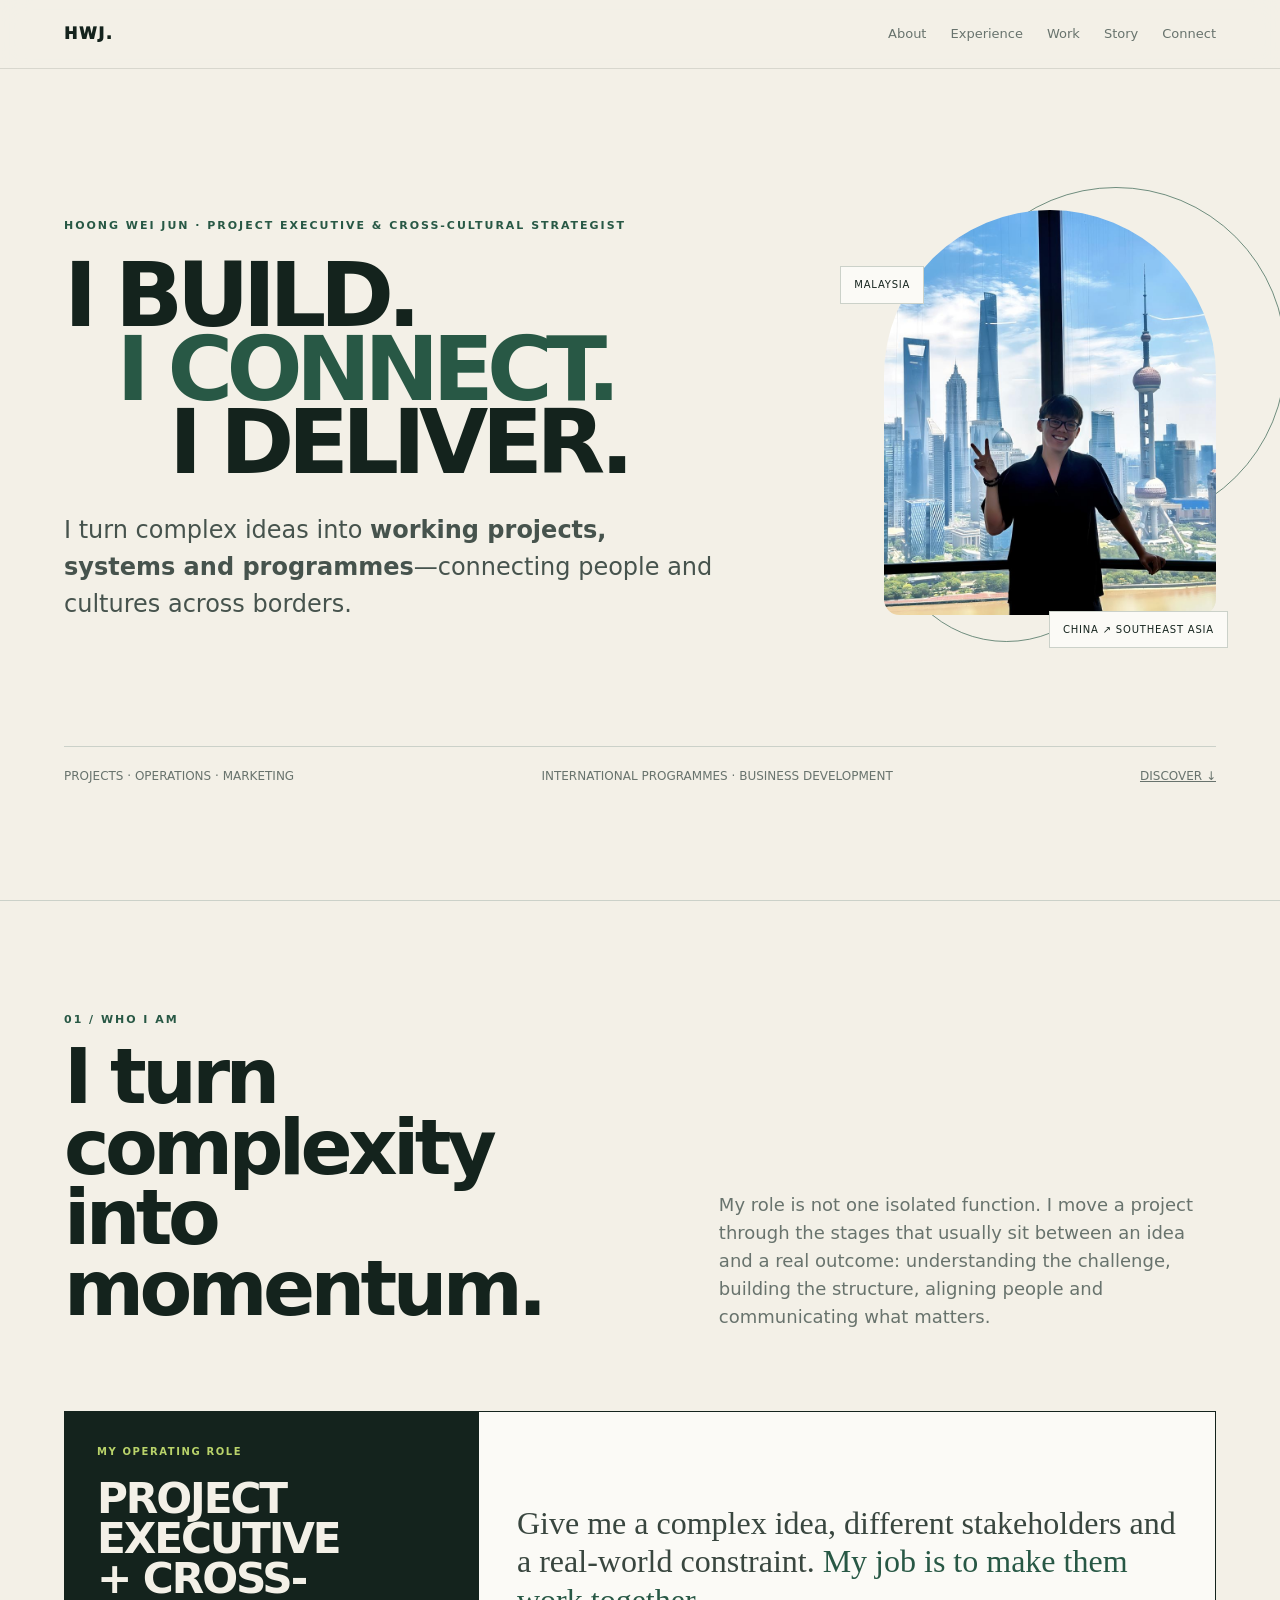
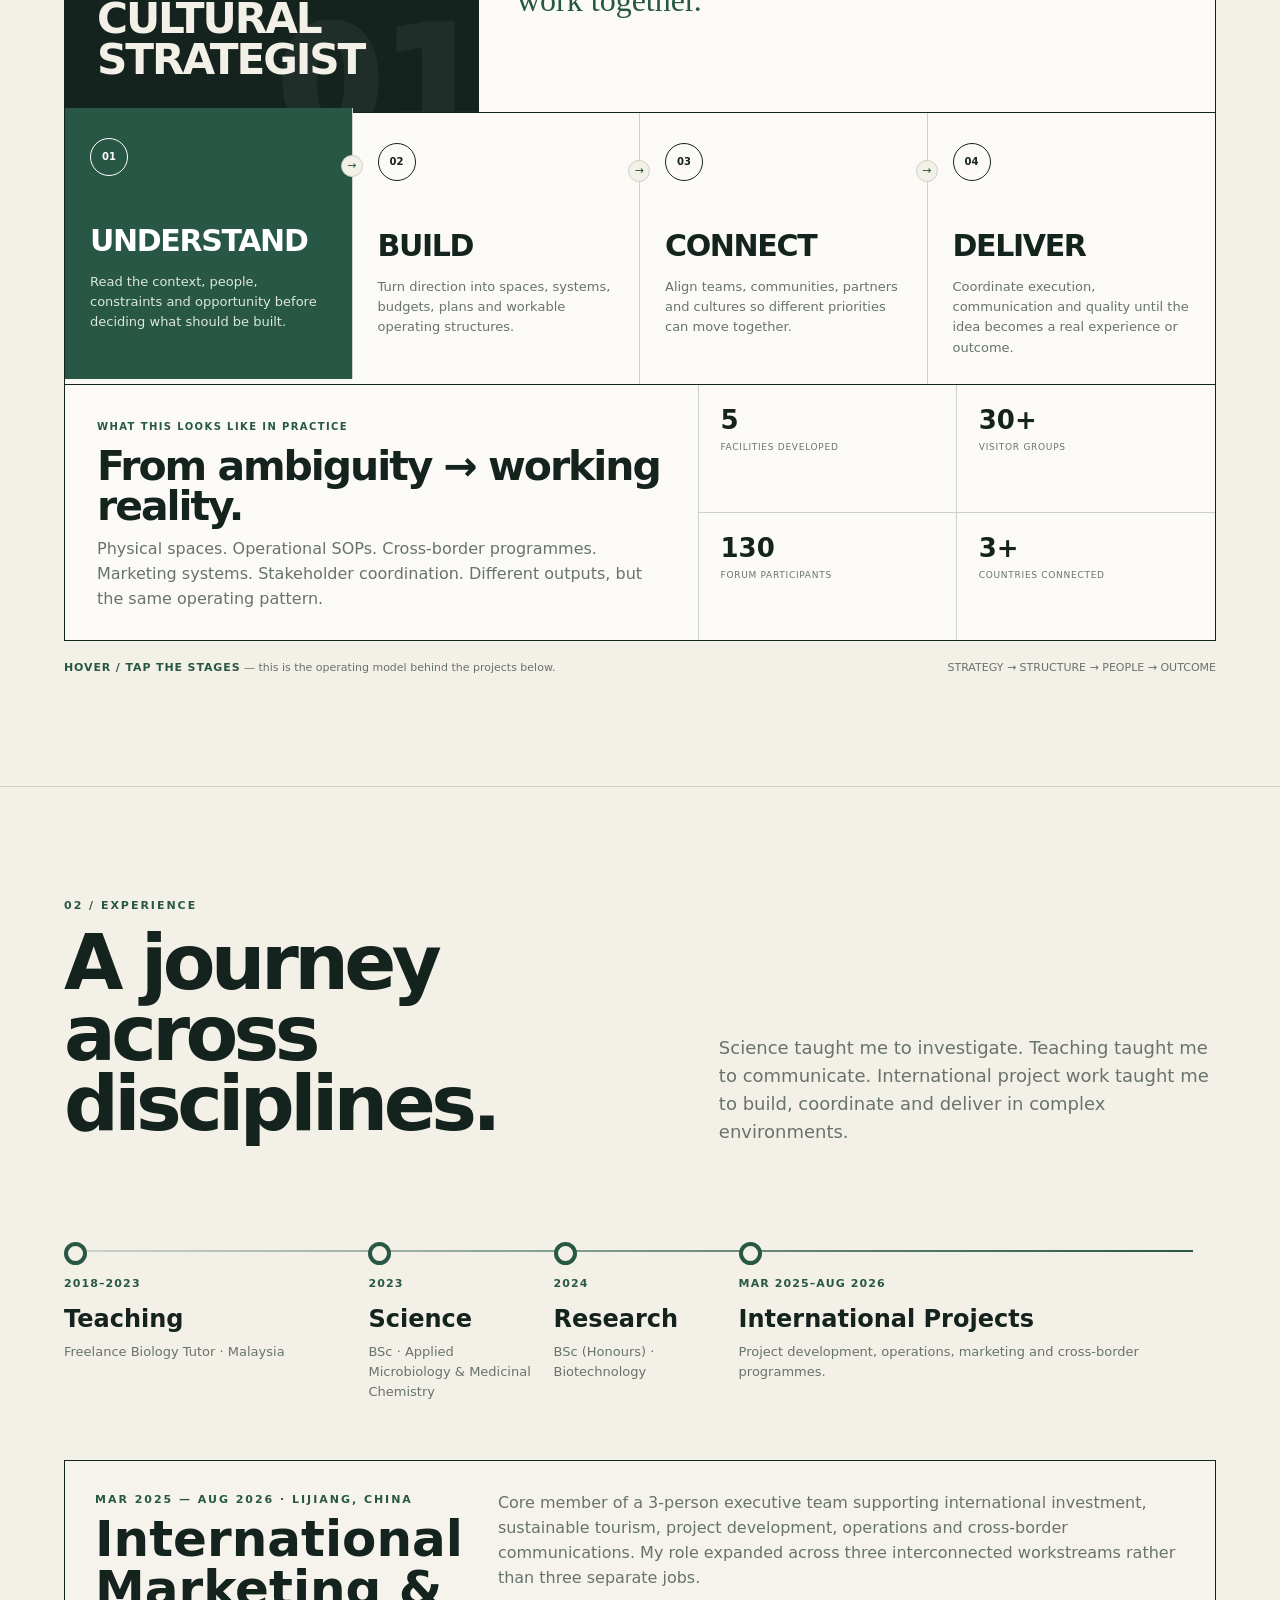
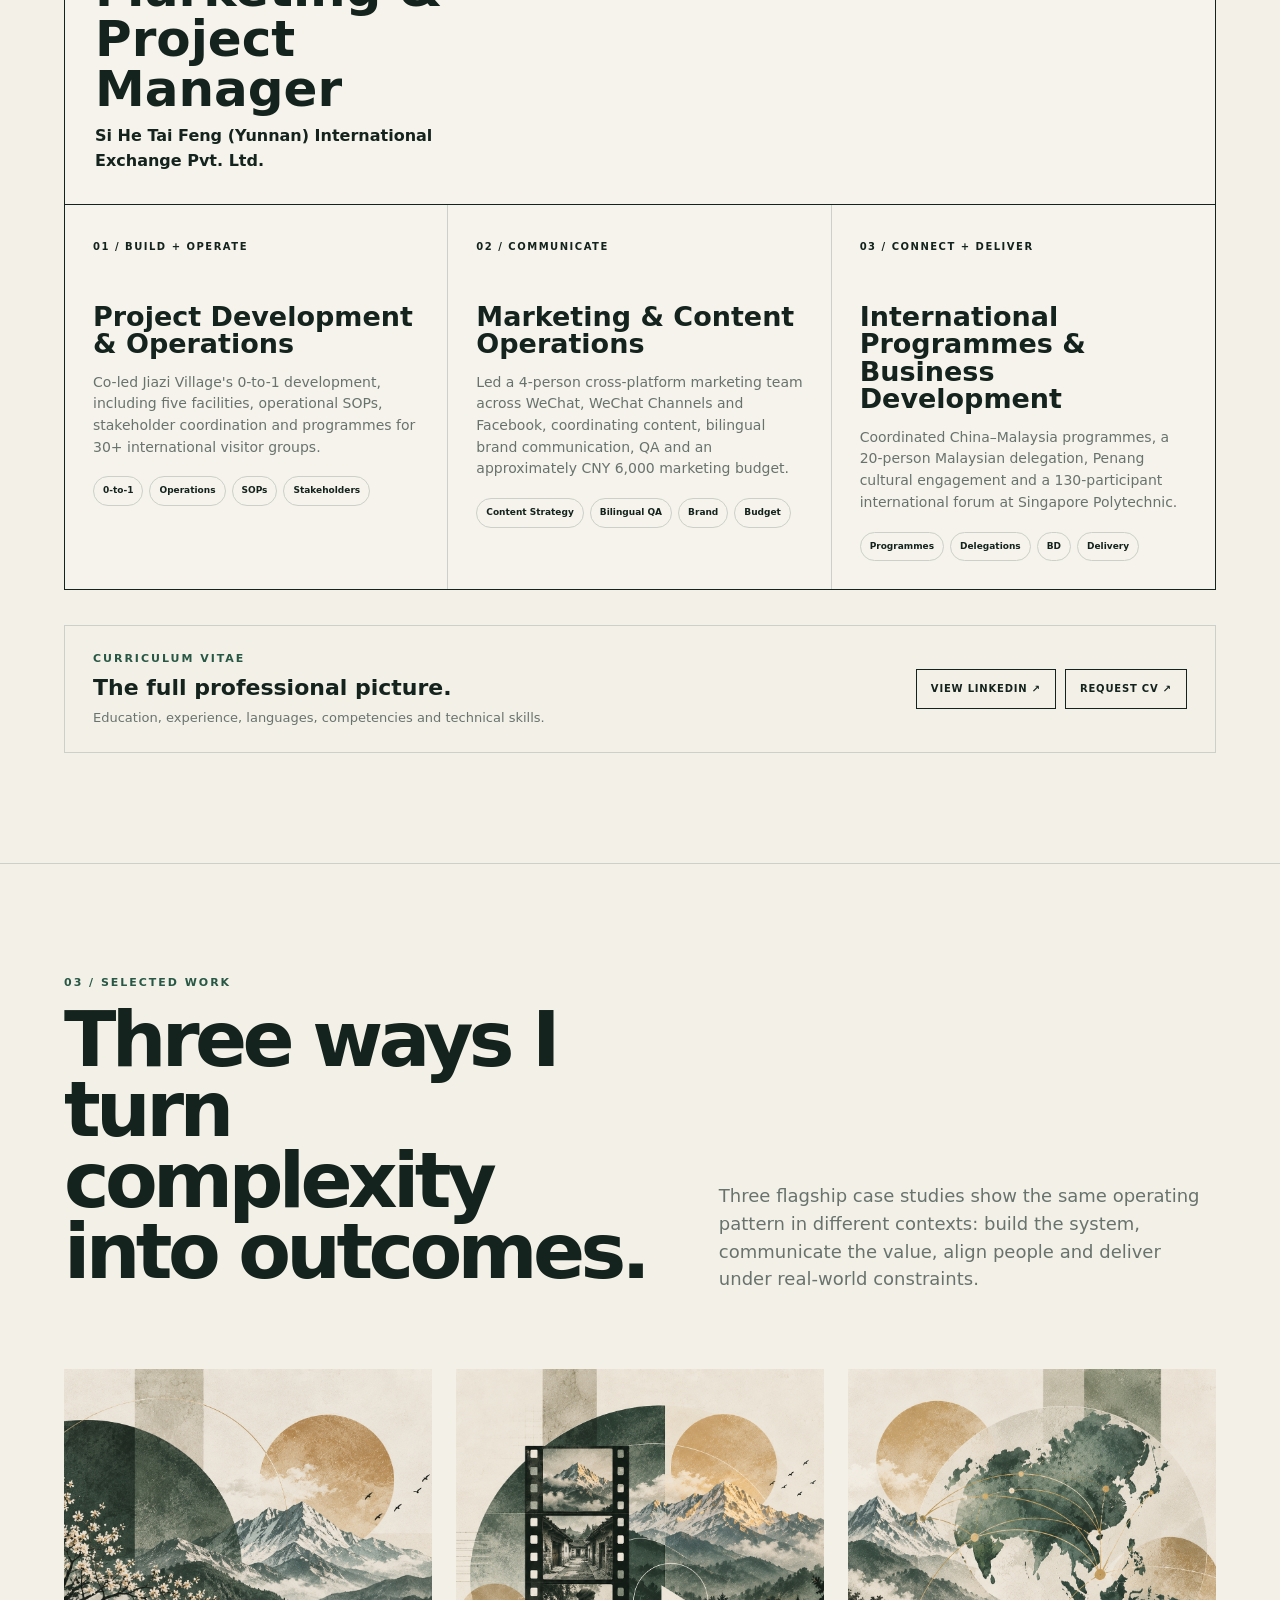
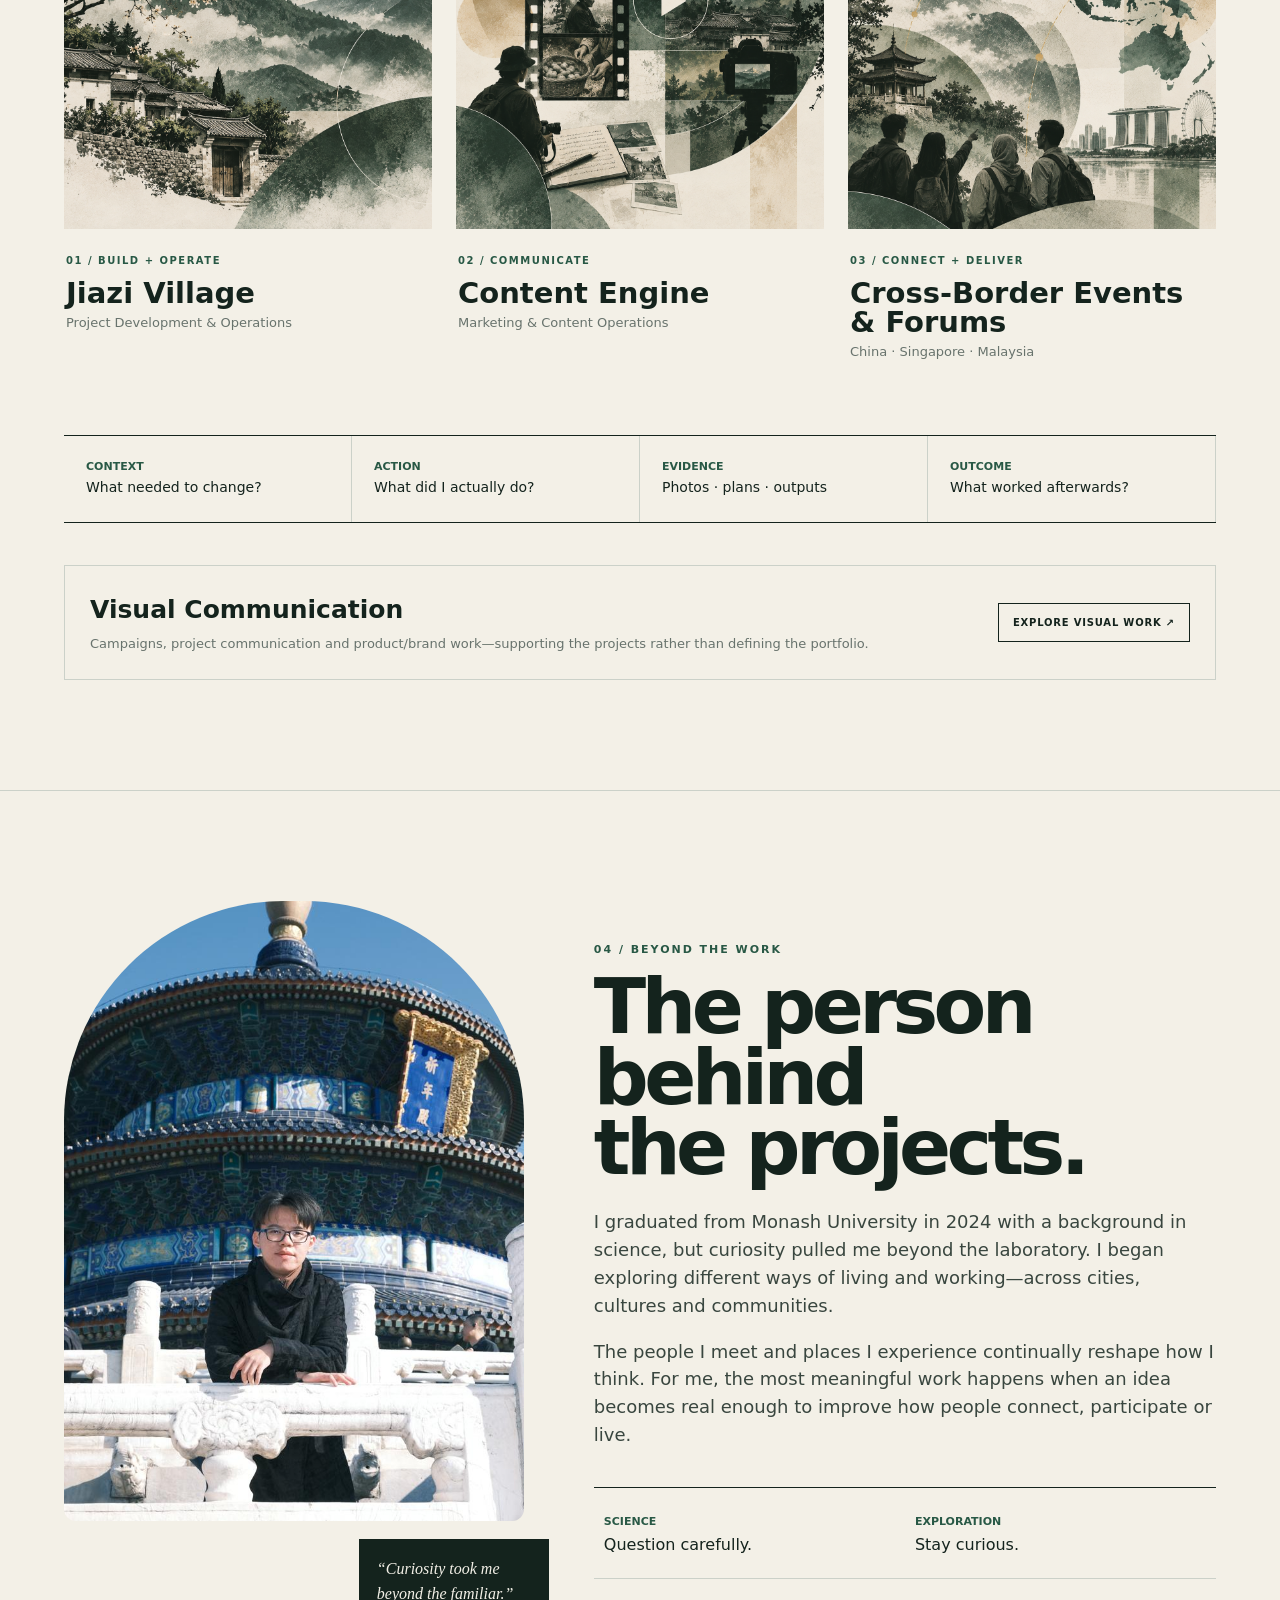
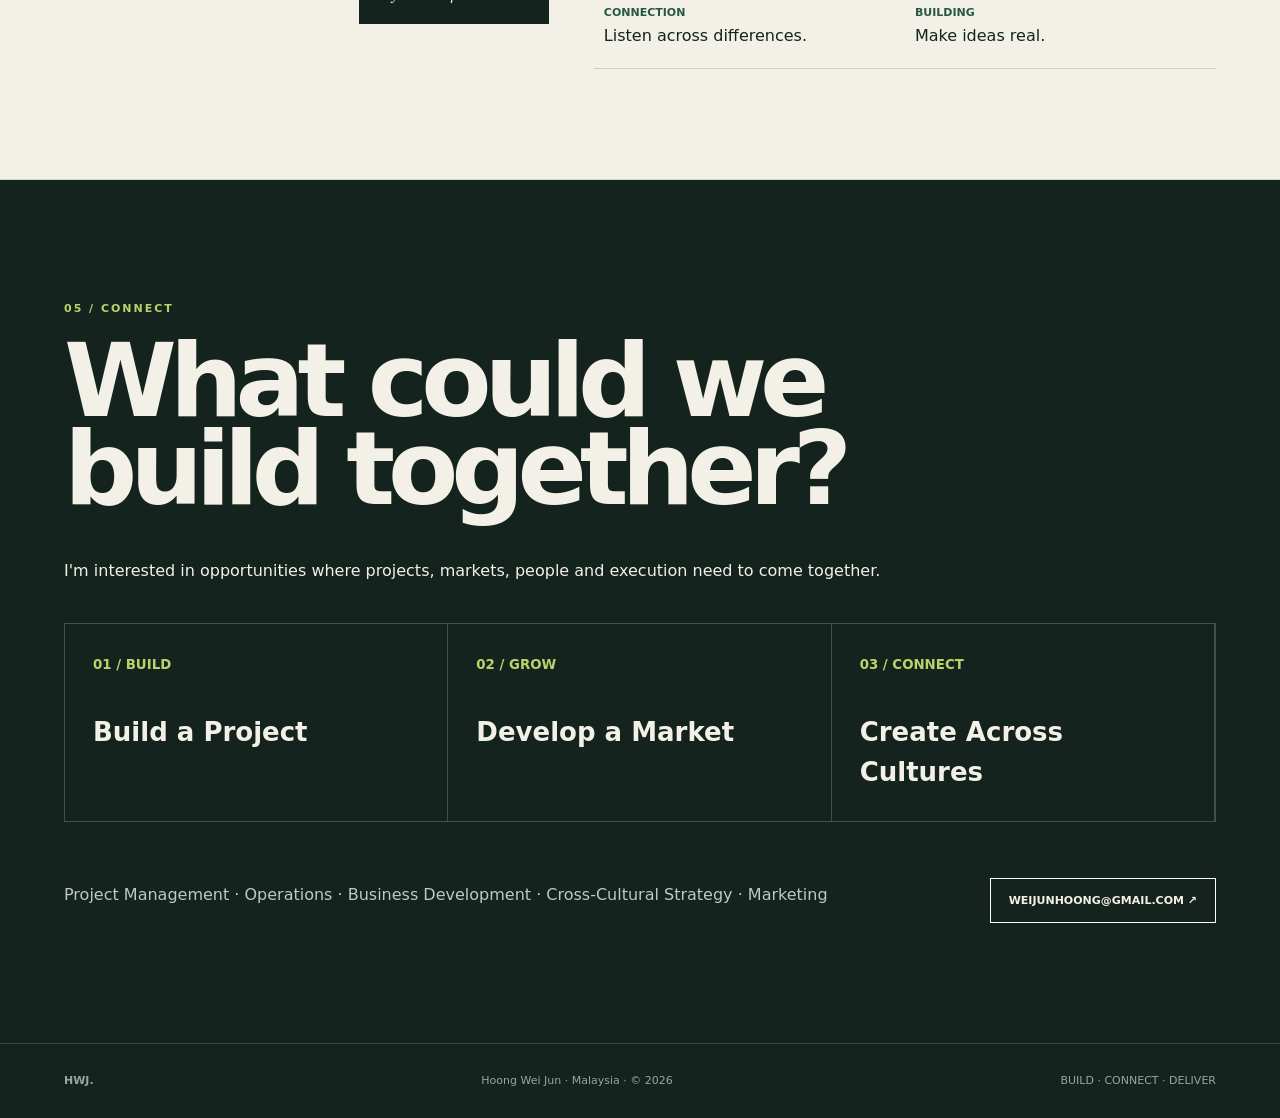
==== commit 9aaaf690: "Align homepage around three flagship case studies" ====
--- a/index.html
+++ b/index.html
@@ -1,6 +1 @@
-<!doctype html><html lang="en"><head><meta charset="utf-8"><meta name="viewport" content="width=device-width,initial-scale=1"><title>Hoong Wei Jun — Build · Connect · Deliver</title><meta name="description" content="Hoong Wei Jun — Project Executive & Cross-Cultural Strategist. Projects, operations, marketing and international programmes across borders."><style>:root{--ink:#14231d;--muted:#68736d;--paper:#f3f0e7;--card:#fbfaf6;--green:#285845;--lime:#b9d36a;--line:#cbd1c9;--orange:#d96c42}*{box-sizing:border-box}html{scroll-behavior:smooth}body{margin:0;background:var(--paper);color:var(--ink);font-family:Inter,system-ui,sans-serif;line-height:1.55;overflow-x:hidden}a{color:inherit}.wrap{width:min(1180px,90vw);margin:auto}.eyebrow{font-size:11px;font-weight:900;letter-spacing:.18em;text-transform:uppercase;color:var(--green)}nav{position:fixed;z-index:30;inset:0 0 auto;background:rgba(243,240,231,.86);backdrop-filter:blur(14px);border-bottom:1px solid rgba(20,35,29,.12)}nav .wrap{height:68px;display:flex;align-items:center;justify-content:space-between}.brand{font-weight:950;letter-spacing:.1em;text-decoration:none}.links{display:flex;gap:24px;font-size:13px}.links a{text-decoration:none;color:var(--muted)}section{padding:110px 0;border-top:1px solid var(--line)}.section-title{font-size:clamp(46px,6vw,80px);line-height:.92;letter-spacing:-.06em;margin:14px 0 24px}.section-intro{font-size:18px;color:var(--muted);max-width:690px}.hero{min-height:100vh;padding:120px 0 52px;display:flex;align-items:center}.hero-grid{display:grid;grid-template-columns:1.35fr .65fr;gap:42px;align-items:center}.hero h1{font-size:clamp(58px,7vw,102px);line-height:.82;letter-spacing:-.075em;margin:25px 0 32px}.hero h1 span{display:block;white-space:nowrap}.hero h1 .connect{margin-left:7%;color:var(--green)}.hero h1 .deliver{margin-left:14%}.intro{font-size:clamp(18px,2vw,24px);max-width:650px;color:#46534d}.hero-side{position:relative;height:500px}.portrait{position:absolute;right:0;top:28px;width:92%;height:405px;object-fit:cover;border-radius:190px 190px 18px 18px;filter:saturate(.88)}.orbit{position:absolute;border:1px solid var(--green);border-radius:50%;opacity:.65}.o1{width:340px;height:340px;right:-70px;top:5px}.o2{width:235px;height:235px;right:92px;top:225px}.node{position:absolute;width:12px;height:12px;border-radius:50%;background:var(--orange);box-shadow:0 0 0 7px var(--paper)}.n1{right:245px;top:80px}.n2{right:6px;top:292px}.location{position:absolute;background:var(--card);border:1px solid var(--line);padding:10px 13px;font-size:10px;letter-spacing:.08em;z-index:4}.loc1{left:-15px;top:84px}.loc2{right:-12px;bottom:34px}.hero-foot{grid-column:1/-1;margin-top:22px;border-top:1px solid var(--line);padding-top:20px;display:flex;justify-content:space-between;color:var(--muted);font-size:12px}.identity-head,.experience-head,.work-head{display:grid;grid-template-columns:1fr .85fr;gap:70px;align-items:end}
-/* WHO I AM — operating model */.identity-stage{margin-top:62px;border:1px solid var(--ink);background:var(--card);position:relative;overflow:hidden}.identity-stage:before{content:"";position:absolute;width:620px;height:620px;border:1px solid rgba(40,88,69,.12);border-radius:50%;left:-310px;top:-310px}.identity-top{display:grid;grid-template-columns:.72fr 1.28fr;min-height:210px;border-bottom:1px solid var(--ink)}.identity-role{padding:32px;display:flex;flex-direction:column;justify-content:space-between;background:var(--ink);color:var(--paper);position:relative;overflow:hidden}.identity-role:after{content:"01";position:absolute;right:-5px;bottom:-48px;font-size:150px;font-weight:950;line-height:1;color:rgba(255,255,255,.05)}.identity-role small{font-size:10px;letter-spacing:.16em;color:var(--lime);font-weight:900}.identity-role h3{font-size:clamp(29px,3.3vw,48px);line-height:.95;letter-spacing:-.05em;margin:20px 0 0}.identity-thesis{padding:32px 38px;display:flex;align-items:center}.identity-thesis p{font-family:Georgia,serif;font-size:clamp(22px,2.5vw,34px);line-height:1.2;margin:0;color:#39463f}.identity-thesis em{font-style:normal;color:var(--green)}.operating-flow{display:grid;grid-template-columns:repeat(4,1fr);position:relative}.op{padding:30px 25px 26px;min-height:255px;border-right:1px solid var(--line);position:relative;cursor:pointer;transition:.35s;background:transparent}.op:last-child{border-right:0}.op:hover,.op.active{background:var(--green);color:white;transform:translateY(-5px)}.op-no{width:38px;height:38px;border:1px solid currentColor;border-radius:50%;display:grid;place-items:center;font-size:10px;font-weight:900;margin-bottom:42px}.op h3{font-size:30px;letter-spacing:-.045em;margin:0 0 8px}.op p{font-size:13px;color:var(--muted);margin:0}.op:hover p,.op.active p{color:#dce6df}.op-arrow{position:absolute;right:-11px;top:47px;width:22px;height:22px;border-radius:50%;background:var(--paper);border:1px solid var(--line);display:grid;place-items:center;z-index:3;font-size:11px;color:var(--green)}.op:last-child .op-arrow{display:none}.identity-result{display:grid;grid-template-columns:1.1fr .9fr;border-top:1px solid var(--ink)}.result-copy{padding:28px 32px}.result-copy small{font-size:10px;font-weight:900;letter-spacing:.14em;color:var(--green)}.result-copy h3{font-size:clamp(28px,3.2vw,45px);letter-spacing:-.05em;line-height:1;margin:8px 0 10px}.result-copy p{color:var(--muted);margin:0;max-width:610px}.result-proof{display:grid;grid-template-columns:1fr 1fr;border-left:1px solid var(--line)}.mini-proof{padding:22px;border-right:1px solid var(--line);border-bottom:1px solid var(--line)}.mini-proof:nth-child(2n){border-right:0}.mini-proof:nth-child(n+3){border-bottom:0}.mini-proof b{font-size:26px;display:block;line-height:1}.mini-proof span{font-size:9px;letter-spacing:.08em;color:var(--muted)}.identity-caption{display:flex;justify-content:space-between;gap:25px;margin-top:18px;font-size:11px;color:var(--muted)}.identity-caption b{color:var(--green);letter-spacing:.08em}.journey-track{margin-top:68px;position:relative;padding:38px 0 10px;display:grid;grid-template-columns:1.2fr .7fr .7fr 2fr;gap:18px}.journey-track:before{content:"";position:absolute;top:18px;left:2%;right:2%;height:2px;background:linear-gradient(90deg,var(--line),var(--green))}.era{position:relative}.era:before{content:"";position:absolute;width:15px;height:15px;border-radius:50%;background:var(--paper);border:4px solid var(--green);top:-28px}.era .year{font-size:11px;font-weight:900;color:var(--green);letter-spacing:.1em}.era h3{font-size:24px;margin:6px 0 4px}.era p{font-size:13px;color:var(--muted);margin:0}.career-chapter{margin-top:48px;border:1px solid var(--ink);background:rgba(255,255,255,.18)}.chapter-head{padding:30px;display:grid;grid-template-columns:.65fr 1.35fr;gap:35px;border-bottom:1px solid var(--ink)}.chapter-head h3{font-size:clamp(30px,4vw,50px);line-height:1;margin:6px 0 10px}.chapter-head p{color:var(--muted);margin:0}.streams{display:grid;grid-template-columns:repeat(3,1fr)}.stream{padding:28px;min-height:330px;border-right:1px solid var(--line);transition:.35s}.stream:last-child{border:0}.stream:hover{background:var(--green);color:white;transform:translateY(-6px)}.stream-no{font-size:10px;font-weight:900;letter-spacing:.15em}.stream h4{font-size:27px;line-height:1.02;margin:45px 0 12px}.stream p{font-size:14px;color:var(--muted)}.stream:hover p{color:#dce6df}.tags{display:flex;flex-wrap:wrap;gap:6px;margin-top:18px}.tags span{font-size:9px;font-weight:850;padding:7px 9px;border:1px solid var(--line);border-radius:999px}.cvbar{margin-top:35px;padding:24px 28px;border:1px solid var(--line);display:flex;justify-content:space-between;align-items:center;gap:20px}.cvbar h3{margin:3px 0;font-size:22px}.cvbar p{margin:0;color:var(--muted);font-size:13px}.cv-actions{display:flex;gap:9px}.smallbtn{padding:11px 14px;border:1px solid var(--ink);font-size:10px;font-weight:900;letter-spacing:.08em;text-decoration:none}.work-editorial{display:grid;grid-template-columns:repeat(4,1fr);gap:20px;margin-top:58px}.work-card{text-decoration:none}.work-art{aspect-ratio:4/5;overflow:hidden;background:#e9e4d8;position:relative}.work-art:after{content:"VIEW PROJECT";position:absolute;inset:auto 14px 14px;background:rgba(20,35,29,.88);color:white;padding:11px;font-size:9px;font-weight:900;letter-spacing:.12em;transform:translateY(65px);transition:.35s}.work-art img{width:100%;height:100%;object-fit:cover;transition:.6s}.work-card:hover img{transform:scale(1.045)}.work-card:hover .work-art:after{transform:none}.work-meta{padding:18px 2px}.work-index{font-size:10px;font-weight:900;letter-spacing:.15em;color:var(--green)}.work-card h3{font-size:29px;line-height:1;margin:7px 0 5px}.work-role{font-size:13px;margin:0;color:var(--muted)}.proof-line{margin-top:55px;display:grid;grid-template-columns:repeat(4,1fr);border-top:1px solid var(--ink);border-bottom:1px solid var(--ink)}.proof{padding:22px;border-right:1px solid var(--line)}.proof b{display:block;font-size:11px;color:var(--green)}.proof span{font-size:14px}.design-strip{margin-top:42px;padding:25px;border:1px solid var(--line);display:flex;justify-content:space-between;align-items:center;gap:25px}.design-strip h3{font-size:25px;margin:0}.design-strip p{margin:4px 0 0;color:var(--muted);font-size:13px}.about-layout{display:grid;grid-template-columns:.85fr 1.15fr;gap:70px}.about-visual{position:relative}.about-visual img{width:100%;height:620px;object-fit:cover;border-radius:220px 220px 12px 12px}.about-note{position:absolute;right:-25px;bottom:45px;background:var(--ink);color:var(--paper);padding:18px;width:190px;font-family:Georgia,serif;font-style:italic}.about-copy{padding-top:40px}.about-copy p{font-size:18px;color:#39463f}.values{display:grid;grid-template-columns:repeat(2,1fr);margin-top:38px;border-top:1px solid var(--ink)}.value{padding:20px 10px;border-bottom:1px solid var(--line)}.value b{font-size:11px;color:var(--green)}.value span{display:block}.contact{background:var(--ink);color:var(--paper);padding:120px 0}.contact .eyebrow{color:var(--lime)}.contact h2{font-size:clamp(54px,8vw,108px);line-height:.86;letter-spacing:-.07em;margin:20px 0 45px}.contact-grid{display:grid;grid-template-columns:repeat(3,1fr);border:1px solid #435149;margin-top:40px}.contact-path{padding:28px;text-decoration:none;border-right:1px solid #435149;min-height:190px;transition:.3s}.contact-path:hover{background:var(--paper);color:var(--ink);transform:translateY(-7px)}.contact-path small{color:var(--lime);font-weight:900}.contact-path h3{font-size:26px;margin:35px 0 0}.contact-main{display:flex;justify-content:space-between;align-items:end;gap:25px;margin-top:45px}.contact-main p{color:#bfc8c2}.btn{display:inline-block;padding:13px 18px;border:1px solid white;text-decoration:none;font-size:11px;font-weight:900}footer{background:var(--ink);color:#99a69f;border-top:1px solid #394740;padding:28px 0}.foot{display:flex;justify-content:space-between;font-size:11px}.reveal{opacity:0;transform:translateY(22px);transition:.75s}.reveal.in{opacity:1;transform:none}@media(max-width:1000px){.identity-head,.experience-head,.work-head{grid-template-columns:1fr;gap:18px}.work-editorial{grid-template-columns:repeat(2,1fr)}.streams{grid-template-columns:1fr}.stream{border-right:0;border-bottom:1px solid var(--line);min-height:0}.chapter-head{grid-template-columns:1fr}.journey-track{grid-template-columns:repeat(2,1fr)}.journey-track:before{display:none}.identity-top,.identity-result{grid-template-columns:1fr}.result-proof{border-left:0;border-top:1px solid var(--line)}}@media(max-width:820px){.hero-grid,.about-layout{grid-template-columns:1fr}.hero h1 span{white-space:normal}.hero-side{height:390px}.operating-flow{grid-template-columns:1fr 1fr}.op{border-bottom:1px solid var(--line)}.op:nth-child(2){border-right:0}.op-arrow{display:none}.contact-grid{grid-template-columns:1fr}.contact-path{border-right:0;border-bottom:1px solid #435149}.cvbar,.contact-main{flex-direction:column;align-items:flex-start}}@media(max-width:540px){.wrap{width:92vw}section{padding:82px 0}.links{gap:12px}.links a:first-child{display:none}.hero h1{font-size:17vw}.hero-foot{flex-direction:column;gap:7px}.operating-flow,.result-proof,.journey-track,.work-editorial,.values{grid-template-columns:1fr}.op{border-right:0}.identity-caption,.foot{flex-direction:column}.cv-actions{flex-direction:column}.about-visual img{height:500px}}</style></head><body><nav><div class="wrap"><a class="brand" href="#top">HWJ.</a><div class="links"><a href="#identity">About</a><a href="#experience">Experience</a><a href="#work">Work</a><a href="#personal">Story</a><a href="#contact">Connect</a></div></div></nav><header class="hero" id="top"><div class="wrap hero-grid"><div class="hero-copy reveal"><div class="eyebrow">Hoong Wei Jun · Project Executive & Cross-Cultural Strategist</div><h1><span>I BUILD.</span><span class="connect">I CONNECT.</span><span class="deliver">I DELIVER.</span></h1><p class="intro">I turn complex ideas into <b>working projects, systems and programmes</b>—connecting people and cultures across borders.</p></div><div class="hero-side reveal"><div class="orbit o1"></div><div class="orbit o2"></div><i class="node n1"></i><i class="node n2"></i><img class="portrait" src="assets/images/about%20me/about-me%2002.jpeg" alt="Hoong Wei Jun"><div class="location loc1">MALAYSIA</div><div class="location loc2">CHINA ↗ SOUTHEAST ASIA</div></div><div class="hero-foot"><span>PROJECTS · OPERATIONS · MARKETING</span><span>INTERNATIONAL PROGRAMMES · BUSINESS DEVELOPMENT</span><a href="#identity">DISCOVER ↓</a></div></div></header>
-<section id="identity"><div class="wrap"><div class="identity-head reveal"><div><div class="eyebrow">01 / Who I Am</div><h2 class="section-title">I turn complexity<br>into momentum.</h2></div><p class="section-intro">My role is not one isolated function. I move a project through the stages that usually sit between an idea and a real outcome: understanding the challenge, building the structure, aligning people and communicating what matters.</p></div><div class="identity-stage reveal"><div class="identity-top"><div class="identity-role"><small>MY OPERATING ROLE</small><h3>PROJECT EXECUTIVE<br>+ CROSS-CULTURAL<br>STRATEGIST</h3></div><div class="identity-thesis"><p>Give me a complex idea, different stakeholders and a real-world constraint. <em>My job is to make them work together.</em></p></div></div><div class="operating-flow" id="operatingFlow"><div class="op active"><span class="op-no">01</span><h3>UNDERSTAND</h3><p>Read the context, people, constraints and opportunity before deciding what should be built.</p><span class="op-arrow">→</span></div><div class="op"><span class="op-no">02</span><h3>BUILD</h3><p>Turn direction into spaces, systems, budgets, plans and workable operating structures.</p><span class="op-arrow">→</span></div><div class="op"><span class="op-no">03</span><h3>CONNECT</h3><p>Align teams, communities, partners and cultures so different priorities can move together.</p><span class="op-arrow">→</span></div><div class="op"><span class="op-no">04</span><h3>DELIVER</h3><p>Coordinate execution, communication and quality until the idea becomes a real experience or outcome.</p></div></div><div class="identity-result"><div class="result-copy"><small>WHAT THIS LOOKS LIKE IN PRACTICE</small><h3>From ambiguity → working reality.</h3><p>Physical spaces. Operational SOPs. Cross-border programmes. Marketing systems. Stakeholder coordination. Different outputs, but the same operating pattern.</p></div><div class="result-proof"><div class="mini-proof"><b>5</b><span>FACILITIES DEVELOPED</span></div><div class="mini-proof"><b>30+</b><span>VISITOR GROUPS</span></div><div class="mini-proof"><b>130</b><span>FORUM PARTICIPANTS</span></div><div class="mini-proof"><b>3+</b><span>COUNTRIES CONNECTED</span></div></div></div></div><div class="identity-caption reveal"><span><b>HOVER / TAP THE STAGES</b> — this is the operating model behind the projects below.</span><span>STRATEGY → STRUCTURE → PEOPLE → OUTCOME</span></div></div></section>
-<section id="experience"><div class="wrap"><div class="experience-head reveal"><div><div class="eyebrow">02 / Experience</div><h2 class="section-title">A journey across<br>disciplines.</h2></div><p class="section-intro">Science taught me to investigate. Teaching taught me to communicate. International project work taught me to build, coordinate and deliver in complex environments.</p></div><div class="journey-track reveal"><div class="era"><span class="year">2018–2023</span><h3>Teaching</h3><p>Freelance Biology Tutor · Malaysia</p></div><div class="era"><span class="year">2023</span><h3>Science</h3><p>BSc · Applied Microbiology & Medicinal Chemistry</p></div><div class="era"><span class="year">2024</span><h3>Research</h3><p>BSc (Honours) · Biotechnology</p></div><div class="era"><span class="year">MAR 2025–AUG 2026</span><h3>International Projects</h3><p>Project development, operations, marketing and cross-border programmes.</p></div></div><div class="career-chapter reveal"><div class="chapter-head"><div><div class="eyebrow">Mar 2025 — Aug 2026 · Lijiang, China</div><h3>International Marketing & Project Manager</h3><b>Si He Tai Feng (Yunnan) International Exchange Pvt. Ltd.</b></div><p>Core member of a 3-person executive team supporting international investment, sustainable tourism, project development, operations and cross-border communications. My role expanded across three interconnected workstreams rather than three separate jobs.</p></div><div class="streams"><div class="stream"><span class="stream-no">01 / BUILD + OPERATE</span><h4>Project Development & Operations</h4><p>Co-led Jiazi Village's 0-to-1 development, including five facilities, operational SOPs, stakeholder coordination and programmes for 30+ international visitor groups.</p><div class="tags"><span>0-to-1</span><span>Operations</span><span>SOPs</span><span>Stakeholders</span></div></div><div class="stream"><span class="stream-no">02 / COMMUNICATE</span><h4>Marketing & Content Operations</h4><p>Led a 4-person cross-platform marketing team across WeChat, WeChat Channels and Facebook, coordinating content, bilingual brand communication, QA and an approximately CNY 6,000 marketing budget.</p><div class="tags"><span>Content Strategy</span><span>Bilingual QA</span><span>Brand</span><span>Budget</span></div></div><div class="stream"><span class="stream-no">03 / CONNECT</span><h4>International Programmes & Business Development</h4><p>Coordinated China–Malaysia programmes, a 20-person Malaysian delegation, Penang cultural engagement and a 130-participant international forum at Singapore Polytechnic.</p><div class="tags"><span>Programmes</span><span>Delegations</span><span>BD</span><span>Delivery</span></div></div></div></div><div class="cvbar reveal"><div><div class="eyebrow">Curriculum Vitae</div><h3>The full professional picture.</h3><p>Education, experience, languages, competencies and technical skills.</p></div><div class="cv-actions"><a class="smallbtn" href="https://www.linkedin.com/in/hoong-w-80995b119/" target="_blank" rel="noopener">VIEW LINKEDIN ↗</a><a class="smallbtn" href="mailto:weijunhoong@gmail.com?subject=Request%20for%20Hoong%20Wei%20Jun%20CV">REQUEST CV ↗</a></div></div></div></section>
-<section id="work"><div class="wrap"><div class="work-head reveal"><div><div class="eyebrow">03 / Selected Work</div><h2 class="section-title">See the work<br>behind the experience.</h2></div><p class="section-intro">The timeline tells you where I worked. These case studies show what happened there—the process, decisions, evidence and outcomes behind the roles.</p></div><div class="work-editorial"><a class="work-card reveal" href="projects/jiazi-village.html"><div class="work-art"><img src="assets/images/artistic_materials/jiazi-artwork_project_development.png" loading="lazy"></div><div class="work-meta"><span class="work-index">01 / BUILD + OPERATE</span><h3>Jiazi Village</h3><p class="work-role">Project Development & Operations</p></div></a><a class="work-card reveal" href="projects/jiazi-marketing.html"><div class="work-art"><img src="assets/images/artistic_materials/jiazi_artwork_content.png" loading="lazy"></div><div class="work-meta"><span class="work-index">02 / COMMUNICATE</span><h3>Content Engine</h3><p class="work-role">Marketing & Content Operations</p></div></a><a class="work-card reveal" href="projects/hanwang-forum.html"><div class="work-art"><img src="assets/images/artistic_materials/jiazi_artwork_international_programme.png" loading="lazy"></div><div class="work-meta"><span class="work-index">03 / CONNECT</span><h3>Hanwang Forum</h3><p class="work-role">International Programme Coordination</p></div></a><a class="work-card reveal" href="projects/earth-fest-penang.html"><div class="work-art"><img src="assets/images/artistic_materials/jiazi_artwork_cultural.png" loading="lazy"></div><div class="work-meta"><span class="work-index">04 / CONNECT</span><h3>Cultural Exchange</h3><p class="work-role">Cross-Border Events & Engagement</p></div></a></div><div class="proof-line reveal"><div class="proof"><b>CONTEXT</b><span>What needed to change?</span></div><div class="proof"><b>ACTION</b><span>What did I actually do?</span></div><div class="proof"><b>EVIDENCE</b><span>Photos · plans · outputs</span></div><div class="proof"><b>OUTCOME</b><span>What worked afterwards?</span></div></div><div class="design-strip reveal"><div><h3>Visual Communication</h3><p>Campaigns, project communication and product/brand work—supporting the projects rather than defining the portfolio.</p></div><a class="smallbtn" href="projects/designs.html">EXPLORE VISUAL WORK ↗</a></div></div></section>
-<section id="personal"><div class="wrap about-layout"><div class="about-visual reveal"><img src="assets/images/about%20me/about-me%2005.jpeg" alt="Wei Jun exploring culture and place"><div class="about-note">“Curiosity took me beyond the familiar.”</div></div><div class="about-copy reveal"><div class="eyebrow">04 / Beyond the Work</div><h2 class="section-title">The person behind<br>the projects.</h2><p>I graduated from Monash University in 2024 with a background in science, but curiosity pulled me beyond the laboratory. I began exploring different ways of living and working—across cities, cultures and communities.</p><p>The people I meet and places I experience continually reshape how I think. For me, the most meaningful work happens when an idea becomes real enough to improve how people connect, participate or live.</p><div class="values"><div class="value"><b>SCIENCE</b><span>Question carefully.</span></div><div class="value"><b>EXPLORATION</b><span>Stay curious.</span></div><div class="value"><b>CONNECTION</b><span>Listen across differences.</span></div><div class="value"><b>BUILDING</b><span>Make ideas real.</span></div></div></div></div></section><section id="contact" class="contact"><div class="wrap"><div class="reveal"><div class="eyebrow">05 / Connect</div><h2>What could we<br>build together?</h2><p>I'm interested in opportunities where projects, markets, people and execution need to come together.</p></div><div class="contact-grid reveal"><a class="contact-path" href="mailto:weijunhoong@gmail.com?subject=Project%20Opportunity"><small>01 / BUILD</small><h3>Build a Project</h3></a><a class="contact-path" href="mailto:weijunhoong@gmail.com?subject=Business%20Development%20Opportunity"><small>02 / GROW</small><h3>Develop a Market</h3></a><a class="contact-path" href="mailto:weijunhoong@gmail.com?subject=Cross-Cultural%20Collaboration"><small>03 / CONNECT</small><h3>Create Across Cultures</h3></a></div><div class="contact-main reveal"><p>Project Management · Operations · Business Development · Cross-Cultural Strategy · Marketing</p><a class="btn" href="mailto:weijunhoong@gmail.com">WEIJUNHOONG@GMAIL.COM ↗</a></div></div></section><footer><div class="wrap foot"><b>HWJ.</b><span>Hoong Wei Jun · Malaysia · © 2026</span><span>BUILD · CONNECT · OPERATE · COMMUNICATE</span></div></footer><script>const io=new IntersectionObserver(es=>es.forEach(e=>{if(e.isIntersecting)e.target.classList.add('in')}),{threshold:.1});document.querySelectorAll('.reveal').forEach(el=>io.observe(el));document.querySelectorAll('.op').forEach(op=>{op.addEventListener('mouseenter',()=>{document.querySelectorAll('.op').forEach(x=>x.classList.remove('active'));op.classList.add('active')});op.addEventListener('click',()=>{document.querySelectorAll('.op').forEach(x=>x.classList.remove('active'));op.classList.add('active')})});</script></body></html>+<!doctype html><html lang="en"><head><meta charset="utf-8"><meta name="viewport" content="width=device-width,initial-scale=1"><title>Hoong Wei Jun — Build · Connect · Deliver</title><meta name="description" content="Hoong Wei Jun — Project Executive & Cross-Cultural Strategist. Projects, operations, marketing and international programmes across borders."><style>:root{--ink:#14231d;--muted:#68736d;--paper:#f3f0e7;--card:#fbfaf6;--green:#285845;--lime:#b9d36a;--line:#cbd1c9;--orange:#d96c42}*{box-sizing:border-box}html{scroll-behavior:smooth}body{margin:0;background:var(--paper);color:var(--ink);font-family:Inter,system-ui,sans-serif;line-height:1.55;overflow-x:hidden}a{color:inherit}.wrap{width:min(1180px,90vw);margin:auto}.eyebrow{font-size:11px;font-weight:900;letter-spacing:.18em;text-transform:uppercase;color:var(--green)}nav{position:fixed;z-index:30;inset:0 0 auto;background:rgba(243,240,231,.86);backdrop-filter:blur(14px);border-bottom:1px solid rgba(20,35,29,.12)}nav .wrap{height:68px;display:flex;align-items:center;justify-content:space-between}.brand{font-weight:950;letter-spacing:.1em;text-decoration:none}.links{display:flex;gap:24px;font-size:13px}.links a{text-decoration:none;color:var(--muted)}section{padding:110px 0;border-top:1px solid var(--line)}.section-title{font-size:clamp(46px,6vw,80px);line-height:.92;letter-spacing:-.06em;margin:14px 0 24px}.section-intro{font-size:18px;color:var(--muted);max-width:690px}.hero{min-height:100vh;padding:120px 0 52px;display:flex;align-items:center}.hero-grid{display:grid;grid-template-columns:1.35fr .65fr;gap:42px;align-items:center}.hero h1{font-size:clamp(58px,7vw,102px);line-height:.82;letter-spacing:-.075em;margin:25px 0 32px}.hero h1 span{display:block;white-space:nowrap}.hero h1 .connect{margin-left:7%;color:var(--green)}.hero h1 .deliver{margin-left:14%}.intro{font-size:clamp(18px,2vw,24px);max-width:650px;color:#46534d}.hero-side{position:relative;height:500px}.portrait{position:absolute;right:0;top:28px;width:92%;height:405px;object-fit:cover;border-radius:190px 190px 18px 18px;filter:saturate(.88)}.orbit{position:absolute;border:1px solid var(--green);border-radius:50%;opacity:.65}.o1{width:340px;height:340px;right:-70px;top:5px}.o2{width:235px;height:235px;right:92px;top:225px}.node{position:absolute;width:12px;height:12px;border-radius:50%;background:var(--orange);box-shadow:0 0 0 7px var(--paper)}.n1{right:245px;top:80px}.n2{right:6px;top:292px}.location{position:absolute;background:var(--card);border:1px solid var(--line);padding:10px 13px;font-size:10px;letter-spacing:.08em;z-index:4}.loc1{left:-15px;top:84px}.loc2{right:-12px;bottom:34px}.hero-foot{grid-column:1/-1;margin-top:22px;border-top:1px solid var(--line);padding-top:20px;display:flex;justify-content:space-between;color:var(--muted);font-size:12px}.identity-head,.experience-head,.work-head{display:grid;grid-template-columns:1fr .85fr;gap:70px;align-items:end}.identity-stage{margin-top:62px;border:1px solid var(--ink);background:var(--card);position:relative;overflow:hidden}.identity-stage:before{content:"";position:absolute;width:620px;height:620px;border:1px solid rgba(40,88,69,.12);border-radius:50%;left:-310px;top:-310px}.identity-top{display:grid;grid-template-columns:.72fr 1.28fr;min-height:210px;border-bottom:1px solid var(--ink)}.identity-role{padding:32px;display:flex;flex-direction:column;justify-content:space-between;background:var(--ink);color:var(--paper);position:relative;overflow:hidden}.identity-role:after{content:"01";position:absolute;right:-5px;bottom:-48px;font-size:150px;font-weight:950;line-height:1;color:rgba(255,255,255,.05)}.identity-role small{font-size:10px;letter-spacing:.16em;color:var(--lime);font-weight:900}.identity-role h3{font-size:clamp(29px,3.3vw,48px);line-height:.95;letter-spacing:-.05em;margin:20px 0 0}.identity-thesis{padding:32px 38px;display:flex;align-items:center}.identity-thesis p{font-family:Georgia,serif;font-size:clamp(22px,2.5vw,34px);line-height:1.2;margin:0;color:#39463f}.identity-thesis em{font-style:normal;color:var(--green)}.operating-flow{display:grid;grid-template-columns:repeat(4,1fr);position:relative}.op{padding:30px 25px 26px;min-height:255px;border-right:1px solid var(--line);position:relative;cursor:pointer;transition:.35s;background:transparent}.op:last-child{border-right:0}.op:hover,.op.active{background:var(--green);color:white;transform:translateY(-5px)}.op-no{width:38px;height:38px;border:1px solid currentColor;border-radius:50%;display:grid;place-items:center;font-size:10px;font-weight:900;margin-bottom:42px}.op h3{font-size:30px;letter-spacing:-.045em;margin:0 0 8px}.op p{font-size:13px;color:var(--muted);margin:0}.op:hover p,.op.active p{color:#dce6df}.op-arrow{position:absolute;right:-11px;top:47px;width:22px;height:22px;border-radius:50%;background:var(--paper);border:1px solid var(--line);display:grid;place-items:center;z-index:3;font-size:11px;color:var(--green)}.op:last-child .op-arrow{display:none}.identity-result{display:grid;grid-template-columns:1.1fr .9fr;border-top:1px solid var(--ink)}.result-copy{padding:28px 32px}.result-copy small{font-size:10px;font-weight:900;letter-spacing:.14em;color:var(--green)}.result-copy h3{font-size:clamp(28px,3.2vw,45px);letter-spacing:-.05em;line-height:1;margin:8px 0 10px}.result-copy p{color:var(--muted);margin:0;max-width:610px}.result-proof{display:grid;grid-template-columns:1fr 1fr;border-left:1px solid var(--line)}.mini-proof{padding:22px;border-right:1px solid var(--line);border-bottom:1px solid var(--line)}.mini-proof:nth-child(2n){border-right:0}.mini-proof:nth-child(n+3){border-bottom:0}.mini-proof b{font-size:26px;display:block;line-height:1}.mini-proof span{font-size:9px;letter-spacing:.08em;color:var(--muted)}.identity-caption{display:flex;justify-content:space-between;gap:25px;margin-top:18px;font-size:11px;color:var(--muted)}.identity-caption b{color:var(--green);letter-spacing:.08em}.journey-track{margin-top:68px;position:relative;padding:38px 0 10px;display:grid;grid-template-columns:1.2fr .7fr .7fr 2fr;gap:18px}.journey-track:before{content:"";position:absolute;top:18px;left:2%;right:2%;height:2px;background:linear-gradient(90deg,var(--line),var(--green))}.era{position:relative}.era:before{content:"";position:absolute;width:15px;height:15px;border-radius:50%;background:var(--paper);border:4px solid var(--green);top:-28px}.era .year{font-size:11px;font-weight:900;color:var(--green);letter-spacing:.1em}.era h3{font-size:24px;margin:6px 0 4px}.era p{font-size:13px;color:var(--muted);margin:0}.career-chapter{margin-top:48px;border:1px solid var(--ink);background:rgba(255,255,255,.18)}.chapter-head{padding:30px;display:grid;grid-template-columns:.65fr 1.35fr;gap:35px;border-bottom:1px solid var(--ink)}.chapter-head h3{font-size:clamp(30px,4vw,50px);line-height:1;margin:6px 0 10px}.chapter-head p{color:var(--muted);margin:0}.streams{display:grid;grid-template-columns:repeat(3,1fr)}.stream{padding:28px;min-height:330px;border-right:1px solid var(--line);transition:.35s}.stream:last-child{border:0}.stream:hover{background:var(--green);color:white;transform:translateY(-6px)}.stream-no{font-size:10px;font-weight:900;letter-spacing:.15em}.stream h4{font-size:27px;line-height:1.02;margin:45px 0 12px}.stream p{font-size:14px;color:var(--muted)}.stream:hover p{color:#dce6df}.tags{display:flex;flex-wrap:wrap;gap:6px;margin-top:18px}.tags span{font-size:9px;font-weight:850;padding:7px 9px;border:1px solid var(--line);border-radius:999px}.cvbar{margin-top:35px;padding:24px 28px;border:1px solid var(--line);display:flex;justify-content:space-between;align-items:center;gap:20px}.cvbar h3{margin:3px 0;font-size:22px}.cvbar p{margin:0;color:var(--muted);font-size:13px}.cv-actions{display:flex;gap:9px}.smallbtn{padding:11px 14px;border:1px solid var(--ink);font-size:10px;font-weight:900;letter-spacing:.08em;text-decoration:none}.work-editorial{display:grid;grid-template-columns:repeat(3,1fr);gap:24px;margin-top:58px}.work-card{text-decoration:none}.work-art{aspect-ratio:4/5;overflow:hidden;background:#e9e4d8;position:relative}.work-art:after{content:"VIEW PROJECT";position:absolute;inset:auto 14px 14px;background:rgba(20,35,29,.88);color:white;padding:11px;font-size:9px;font-weight:900;letter-spacing:.12em;transform:translateY(65px);transition:.35s}.work-art img{width:100%;height:100%;object-fit:cover;transition:.6s}.work-card:hover img{transform:scale(1.045)}.work-card:hover .work-art:after{transform:none}.work-meta{padding:18px 2px}.work-index{font-size:10px;font-weight:900;letter-spacing:.15em;color:var(--green)}.work-card h3{font-size:29px;line-height:1;margin:7px 0 5px}.work-role{font-size:13px;margin:0;color:var(--muted)}.proof-line{margin-top:55px;display:grid;grid-template-columns:repeat(4,1fr);border-top:1px solid var(--ink);border-bottom:1px solid var(--ink)}.proof{padding:22px;border-right:1px solid var(--line)}.proof b{display:block;font-size:11px;color:var(--green)}.proof span{font-size:14px}.design-strip{margin-top:42px;padding:25px;border:1px solid var(--line);display:flex;justify-content:space-between;align-items:center;gap:25px}.design-strip h3{font-size:25px;margin:0}.design-strip p{margin:4px 0 0;color:var(--muted);font-size:13px}.about-layout{display:grid;grid-template-columns:.85fr 1.15fr;gap:70px}.about-visual{position:relative}.about-visual img{width:100%;height:620px;object-fit:cover;border-radius:220px 220px 12px 12px}.about-note{position:absolute;right:-25px;bottom:45px;background:var(--ink);color:var(--paper);padding:18px;width:190px;font-family:Georgia,serif;font-style:italic}.about-copy{padding-top:40px}.about-copy p{font-size:18px;color:#39463f}.values{display:grid;grid-template-columns:repeat(2,1fr);margin-top:38px;border-top:1px solid var(--ink)}.value{padding:20px 10px;border-bottom:1px solid var(--line)}.value b{font-size:11px;color:var(--green)}.value span{display:block}.contact{background:var(--ink);color:var(--paper);padding:120px 0}.contact .eyebrow{color:var(--lime)}.contact h2{font-size:clamp(54px,8vw,108px);line-height:.86;letter-spacing:-.07em;margin:20px 0 45px}.contact-grid{display:grid;grid-template-columns:repeat(3,1fr);border:1px solid #435149;margin-top:40px}.contact-path{padding:28px;text-decoration:none;border-right:1px solid #435149;min-height:190px;transition:.3s}.contact-path:hover{background:var(--paper);color:var(--ink);transform:translateY(-7px)}.contact-path small{color:var(--lime);font-weight:900}.contact-path h3{font-size:26px;margin:35px 0 0}.contact-main{display:flex;justify-content:space-between;align-items:end;gap:25px;margin-top:45px}.contact-main p{color:#bfc8c2}.btn{display:inline-block;padding:13px 18px;border:1px solid white;text-decoration:none;font-size:11px;font-weight:900}footer{background:var(--ink);color:#99a69f;border-top:1px solid #394740;padding:28px 0}.foot{display:flex;justify-content:space-between;font-size:11px}.reveal{opacity:0;transform:translateY(22px);transition:.75s}.reveal.in{opacity:1;transform:none}@media(max-width:1000px){.identity-head,.experience-head,.work-head{grid-template-columns:1fr;gap:18px}.work-editorial{grid-template-columns:repeat(2,1fr)}.streams{grid-template-columns:1fr}.stream{border-right:0;border-bottom:1px solid var(--line);min-height:0}.chapter-head{grid-template-columns:1fr}.journey-track{grid-template-columns:repeat(2,1fr)}.journey-track:before{display:none}.identity-top,.identity-result{grid-template-columns:1fr}.result-proof{border-left:0;border-top:1px solid var(--line)}}@media(max-width:820px){.hero-grid,.about-layout{grid-template-columns:1fr}.hero h1 span{white-space:normal}.hero-side{height:390px}.operating-flow{grid-template-columns:1fr 1fr}.op{border-bottom:1px solid var(--line)}.op:nth-child(2){border-right:0}.op-arrow{display:none}.contact-grid{grid-template-columns:1fr}.contact-path{border-right:0;border-bottom:1px solid #435149}.cvbar,.contact-main{flex-direction:column;align-items:flex-start}}@media(max-width:540px){.wrap{width:92vw}section{padding:82px 0}.links{gap:12px}.links a:first-child{display:none}.hero h1{font-size:17vw}.hero-foot{flex-direction:column;gap:7px}.operating-flow,.result-proof,.journey-track,.work-editorial,.values{grid-template-columns:1fr}.op{border-right:0}.identity-caption,.foot{flex-direction:column}.cv-actions{flex-direction:column}.about-visual img{height:500px}}</style></head><body><nav><div class="wrap"><a class="brand" href="#top">HWJ.</a><div class="links"><a href="#identity">About</a><a href="#experience">Experience</a><a href="#work">Work</a><a href="#personal">Story</a><a href="#contact">Connect</a></div></div></nav><header class="hero" id="top"><div class="wrap hero-grid"><div class="hero-copy reveal"><div class="eyebrow">Hoong Wei Jun · Project Executive & Cross-Cultural Strategist</div><h1><span>I BUILD.</span><span class="connect">I CONNECT.</span><span class="deliver">I DELIVER.</span></h1><p class="intro">I turn complex ideas into <b>working projects, systems and programmes</b>—connecting people and cultures across borders.</p></div><div class="hero-side reveal"><div class="orbit o1"></div><div class="orbit o2"></div><i class="node n1"></i><i class="node n2"></i><img class="portrait" src="assets/images/about%20me/about-me%2002.jpeg" alt="Hoong Wei Jun"><div class="location loc1">MALAYSIA</div><div class="location loc2">CHINA ↗ SOUTHEAST ASIA</div></div><div class="hero-foot"><span>PROJECTS · OPERATIONS · MARKETING</span><span>INTERNATIONAL PROGRAMMES · BUSINESS DEVELOPMENT</span><a href="#identity">DISCOVER ↓</a></div></div></header><section id="identity"><div class="wrap"><div class="identity-head reveal"><div><div class="eyebrow">01 / Who I Am</div><h2 class="section-title">I turn complexity<br>into momentum.</h2></div><p class="section-intro">My role is not one isolated function. I move a project through the stages that usually sit between an idea and a real outcome: understanding the challenge, building the structure, aligning people and communicating what matters.</p></div><div class="identity-stage reveal"><div class="identity-top"><div class="identity-role"><small>MY OPERATING ROLE</small><h3>PROJECT EXECUTIVE<br>+ CROSS-CULTURAL<br>STRATEGIST</h3></div><div class="identity-thesis"><p>Give me a complex idea, different stakeholders and a real-world constraint. <em>My job is to make them work together.</em></p></div></div><div class="operating-flow" id="operatingFlow"><div class="op active"><span class="op-no">01</span><h3>UNDERSTAND</h3><p>Read the context, people, constraints and opportunity before deciding what should be built.</p><span class="op-arrow">→</span></div><div class="op"><span class="op-no">02</span><h3>BUILD</h3><p>Turn direction into spaces, systems, budgets, plans and workable operating structures.</p><span class="op-arrow">→</span></div><div class="op"><span class="op-no">03</span><h3>CONNECT</h3><p>Align teams, communities, partners and cultures so different priorities can move together.</p><span class="op-arrow">→</span></div><div class="op"><span class="op-no">04</span><h3>DELIVER</h3><p>Coordinate execution, communication and quality until the idea becomes a real experience or outcome.</p></div></div><div class="identity-result"><div class="result-copy"><small>WHAT THIS LOOKS LIKE IN PRACTICE</small><h3>From ambiguity → working reality.</h3><p>Physical spaces. Operational SOPs. Cross-border programmes. Marketing systems. Stakeholder coordination. Different outputs, but the same operating pattern.</p></div><div class="result-proof"><div class="mini-proof"><b>5</b><span>FACILITIES DEVELOPED</span></div><div class="mini-proof"><b>30+</b><span>VISITOR GROUPS</span></div><div class="mini-proof"><b>130</b><span>FORUM PARTICIPANTS</span></div><div class="mini-proof"><b>3+</b><span>COUNTRIES CONNECTED</span></div></div></div></div><div class="identity-caption reveal"><span><b>HOVER / TAP THE STAGES</b> — this is the operating model behind the projects below.</span><span>STRATEGY → STRUCTURE → PEOPLE → OUTCOME</span></div></div></section><section id="experience"><div class="wrap"><div class="experience-head reveal"><div><div class="eyebrow">02 / Experience</div><h2 class="section-title">A journey across<br>disciplines.</h2></div><p class="section-intro">Science taught me to investigate. Teaching taught me to communicate. International project work taught me to build, coordinate and deliver in complex environments.</p></div><div class="journey-track reveal"><div class="era"><span class="year">2018–2023</span><h3>Teaching</h3><p>Freelance Biology Tutor · Malaysia</p></div><div class="era"><span class="year">2023</span><h3>Science</h3><p>BSc · Applied Microbiology & Medicinal Chemistry</p></div><div class="era"><span class="year">2024</span><h3>Research</h3><p>BSc (Honours) · Biotechnology</p></div><div class="era"><span class="year">MAR 2025–AUG 2026</span><h3>International Projects</h3><p>Project development, operations, marketing and cross-border programmes.</p></div></div><div class="career-chapter reveal"><div class="chapter-head"><div><div class="eyebrow">Mar 2025 — Aug 2026 · Lijiang, China</div><h3>International Marketing & Project Manager</h3><b>Si He Tai Feng (Yunnan) International Exchange Pvt. Ltd.</b></div><p>Core member of a 3-person executive team supporting international investment, sustainable tourism, project development, operations and cross-border communications. My role expanded across three interconnected workstreams rather than three separate jobs.</p></div><div class="streams"><div class="stream"><span class="stream-no">01 / BUILD + OPERATE</span><h4>Project Development & Operations</h4><p>Co-led Jiazi Village's 0-to-1 development, including five facilities, operational SOPs, stakeholder coordination and programmes for 30+ international visitor groups.</p><div class="tags"><span>0-to-1</span><span>Operations</span><span>SOPs</span><span>Stakeholders</span></div></div><div class="stream"><span class="stream-no">02 / COMMUNICATE</span><h4>Marketing & Content Operations</h4><p>Led a 4-person cross-platform marketing team across WeChat, WeChat Channels and Facebook, coordinating content, bilingual brand communication, QA and an approximately CNY 6,000 marketing budget.</p><div class="tags"><span>Content Strategy</span><span>Bilingual QA</span><span>Brand</span><span>Budget</span></div></div><div class="stream"><span class="stream-no">03 / CONNECT + DELIVER</span><h4>International Programmes & Business Development</h4><p>Coordinated China–Malaysia programmes, a 20-person Malaysian delegation, Penang cultural engagement and a 130-participant international forum at Singapore Polytechnic.</p><div class="tags"><span>Programmes</span><span>Delegations</span><span>BD</span><span>Delivery</span></div></div></div></div><div class="cvbar reveal"><div><div class="eyebrow">Curriculum Vitae</div><h3>The full professional picture.</h3><p>Education, experience, languages, competencies and technical skills.</p></div><div class="cv-actions"><a class="smallbtn" href="https://www.linkedin.com/in/hoong-w-80995b119/" target="_blank" rel="noopener">VIEW LINKEDIN ↗</a><a class="smallbtn" href="mailto:weijunhoong@gmail.com?subject=Request%20for%20Hoong%20Wei%20Jun%20CV">REQUEST CV ↗</a></div></div></div></section><section id="work"><div class="wrap"><div class="work-head reveal"><div><div class="eyebrow">03 / Selected Work</div><h2 class="section-title">Three ways I turn<br>complexity into outcomes.</h2></div><p class="section-intro">Three flagship case studies show the same operating pattern in different contexts: build the system, communicate the value, align people and deliver under real-world constraints.</p></div><div class="work-editorial"><a class="work-card reveal" href="projects/jiazi-village.html"><div class="work-art"><img src="assets/images/artistic_materials/jiazi-artwork_project_development.png" loading="lazy" alt="Jiazi Village project development artwork"></div><div class="work-meta"><span class="work-index">01 / BUILD + OPERATE</span><h3>Jiazi Village</h3><p class="work-role">Project Development & Operations</p></div></a><a class="work-card reveal" href="projects/jiazi-marketing.html"><div class="work-art"><img src="assets/images/artistic_materials/jiazi_artwork_content.png" loading="lazy" alt="Jiazi Village content operations artwork"></div><div class="work-meta"><span class="work-index">02 / COMMUNICATE</span><h3>Content Engine</h3><p class="work-role">Marketing & Content Operations</p></div></a><a class="work-card reveal" href="projects/hanwang-forum.html"><div class="work-art"><img src="assets/images/artistic_materials/jiazi_artwork_international_programme.png" loading="lazy" alt="Cross-border events and international programmes artwork"></div><div class="work-meta"><span class="work-index">03 / CONNECT + DELIVER</span><h3>Cross-Border Events & Forums</h3><p class="work-role">China · Singapore · Malaysia</p></div></a></div><div class="proof-line reveal"><div class="proof"><b>CONTEXT</b><span>What needed to change?</span></div><div class="proof"><b>ACTION</b><span>What did I actually do?</span></div><div class="proof"><b>EVIDENCE</b><span>Photos · plans · outputs</span></div><div class="proof"><b>OUTCOME</b><span>What worked afterwards?</span></div></div><div class="design-strip reveal"><div><h3>Visual Communication</h3><p>Campaigns, project communication and product/brand work—supporting the projects rather than defining the portfolio.</p></div><a class="smallbtn" href="projects/designs.html">EXPLORE VISUAL WORK ↗</a></div></div></section><section id="personal"><div class="wrap about-layout"><div class="about-visual reveal"><img src="assets/images/about%20me/about-me%2005.jpeg" alt="Wei Jun exploring culture and place"><div class="about-note">“Curiosity took me beyond the familiar.”</div></div><div class="about-copy reveal"><div class="eyebrow">04 / Beyond the Work</div><h2 class="section-title">The person behind<br>the projects.</h2><p>I graduated from Monash University in 2024 with a background in science, but curiosity pulled me beyond the laboratory. I began exploring different ways of living and working—across cities, cultures and communities.</p><p>The people I meet and places I experience continually reshape how I think. For me, the most meaningful work happens when an idea becomes real enough to improve how people connect, participate or live.</p><div class="values"><div class="value"><b>SCIENCE</b><span>Question carefully.</span></div><div class="value"><b>EXPLORATION</b><span>Stay curious.</span></div><div class="value"><b>CONNECTION</b><span>Listen across differences.</span></div><div class="value"><b>BUILDING</b><span>Make ideas real.</span></div></div></div></div></section><section id="contact" class="contact"><div class="wrap"><div class="reveal"><div class="eyebrow">05 / Connect</div><h2>What could we<br>build together?</h2><p>I'm interested in opportunities where projects, markets, people and execution need to come together.</p></div><div class="contact-grid reveal"><a class="contact-path" href="mailto:weijunhoong@gmail.com?subject=Project%20Opportunity"><small>01 / BUILD</small><h3>Build a Project</h3></a><a class="contact-path" href="mailto:weijunhoong@gmail.com?subject=Business%20Development%20Opportunity"><small>02 / GROW</small><h3>Develop a Market</h3></a><a class="contact-path" href="mailto:weijunhoong@gmail.com?subject=Cross-Cultural%20Collaboration"><small>03 / CONNECT</small><h3>Create Across Cultures</h3></a></div><div class="contact-main reveal"><p>Project Management · Operations · Business Development · Cross-Cultural Strategy · Marketing</p><a class="btn" href="mailto:weijunhoong@gmail.com">WEIJUNHOONG@GMAIL.COM ↗</a></div></div></section><footer><div class="wrap foot"><b>HWJ.</b><span>Hoong Wei Jun · Malaysia · © 2026</span><span>BUILD · CONNECT · DELIVER</span></div></footer><script>const io=new IntersectionObserver(es=>es.forEach(e=>{if(e.isIntersecting)e.target.classList.add('in')}),{threshold:.1});document.querySelectorAll('.reveal').forEach(el=>io.observe(el));document.querySelectorAll('.op').forEach(op=>{op.addEventListener('mouseenter',()=>{document.querySelectorAll('.op').forEach(x=>x.classList.remove('active'));op.classList.add('active')});op.addEventListener('click',()=>{document.querySelectorAll('.op').forEach(x=>x.classList.remove('active'));op.classList.add('active')})});</script></body></html>
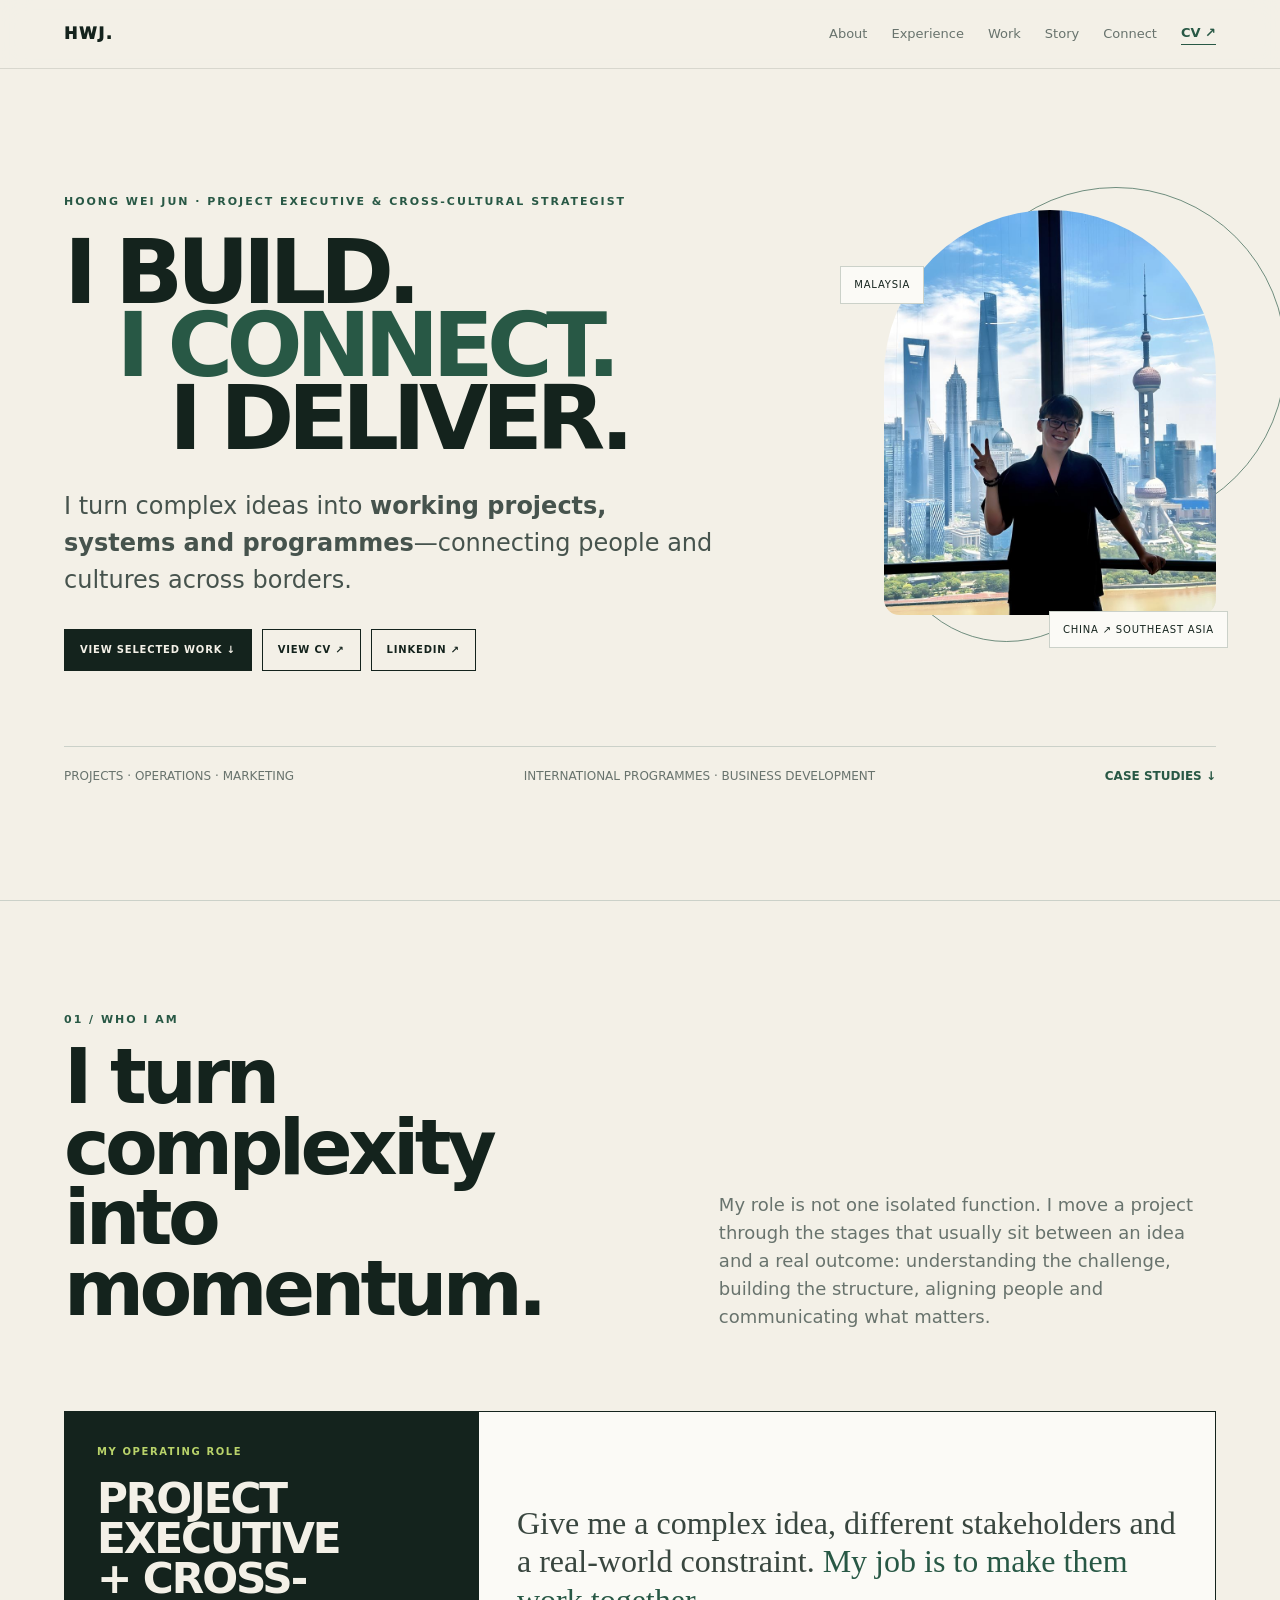
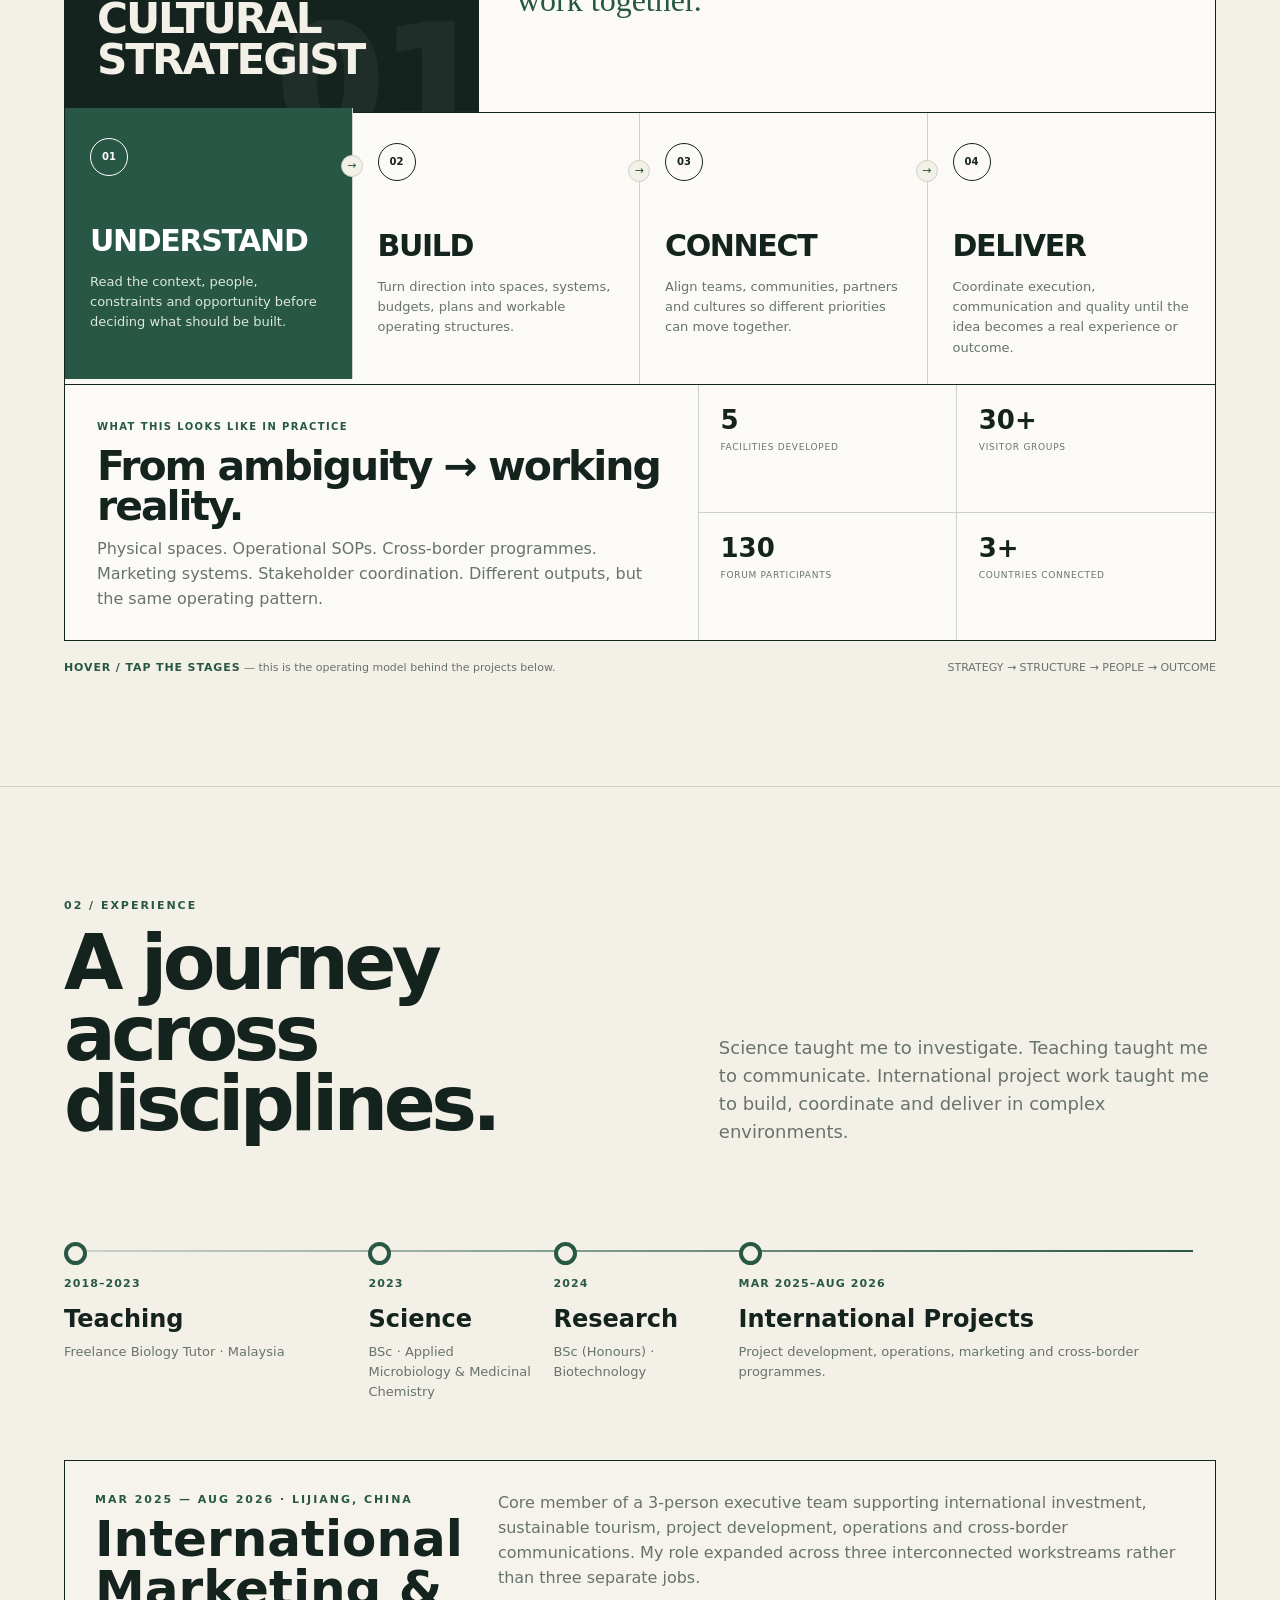
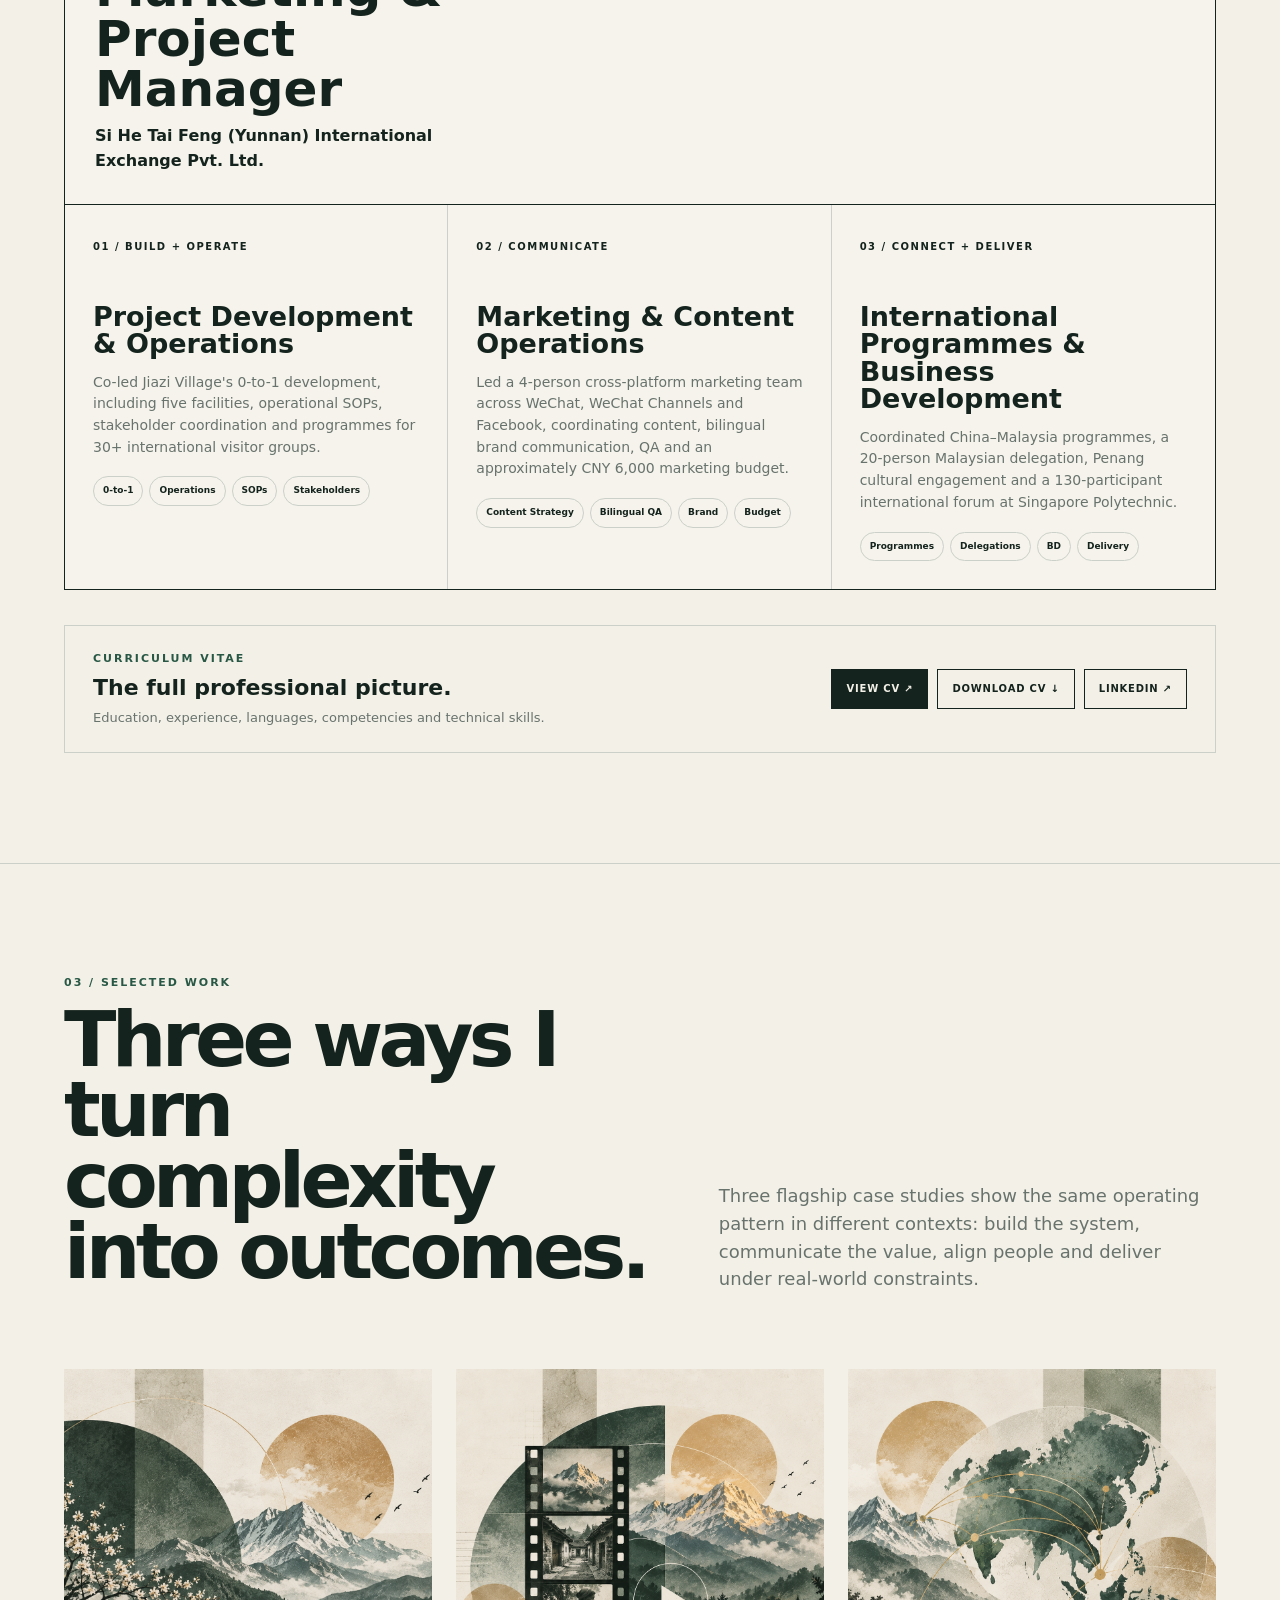
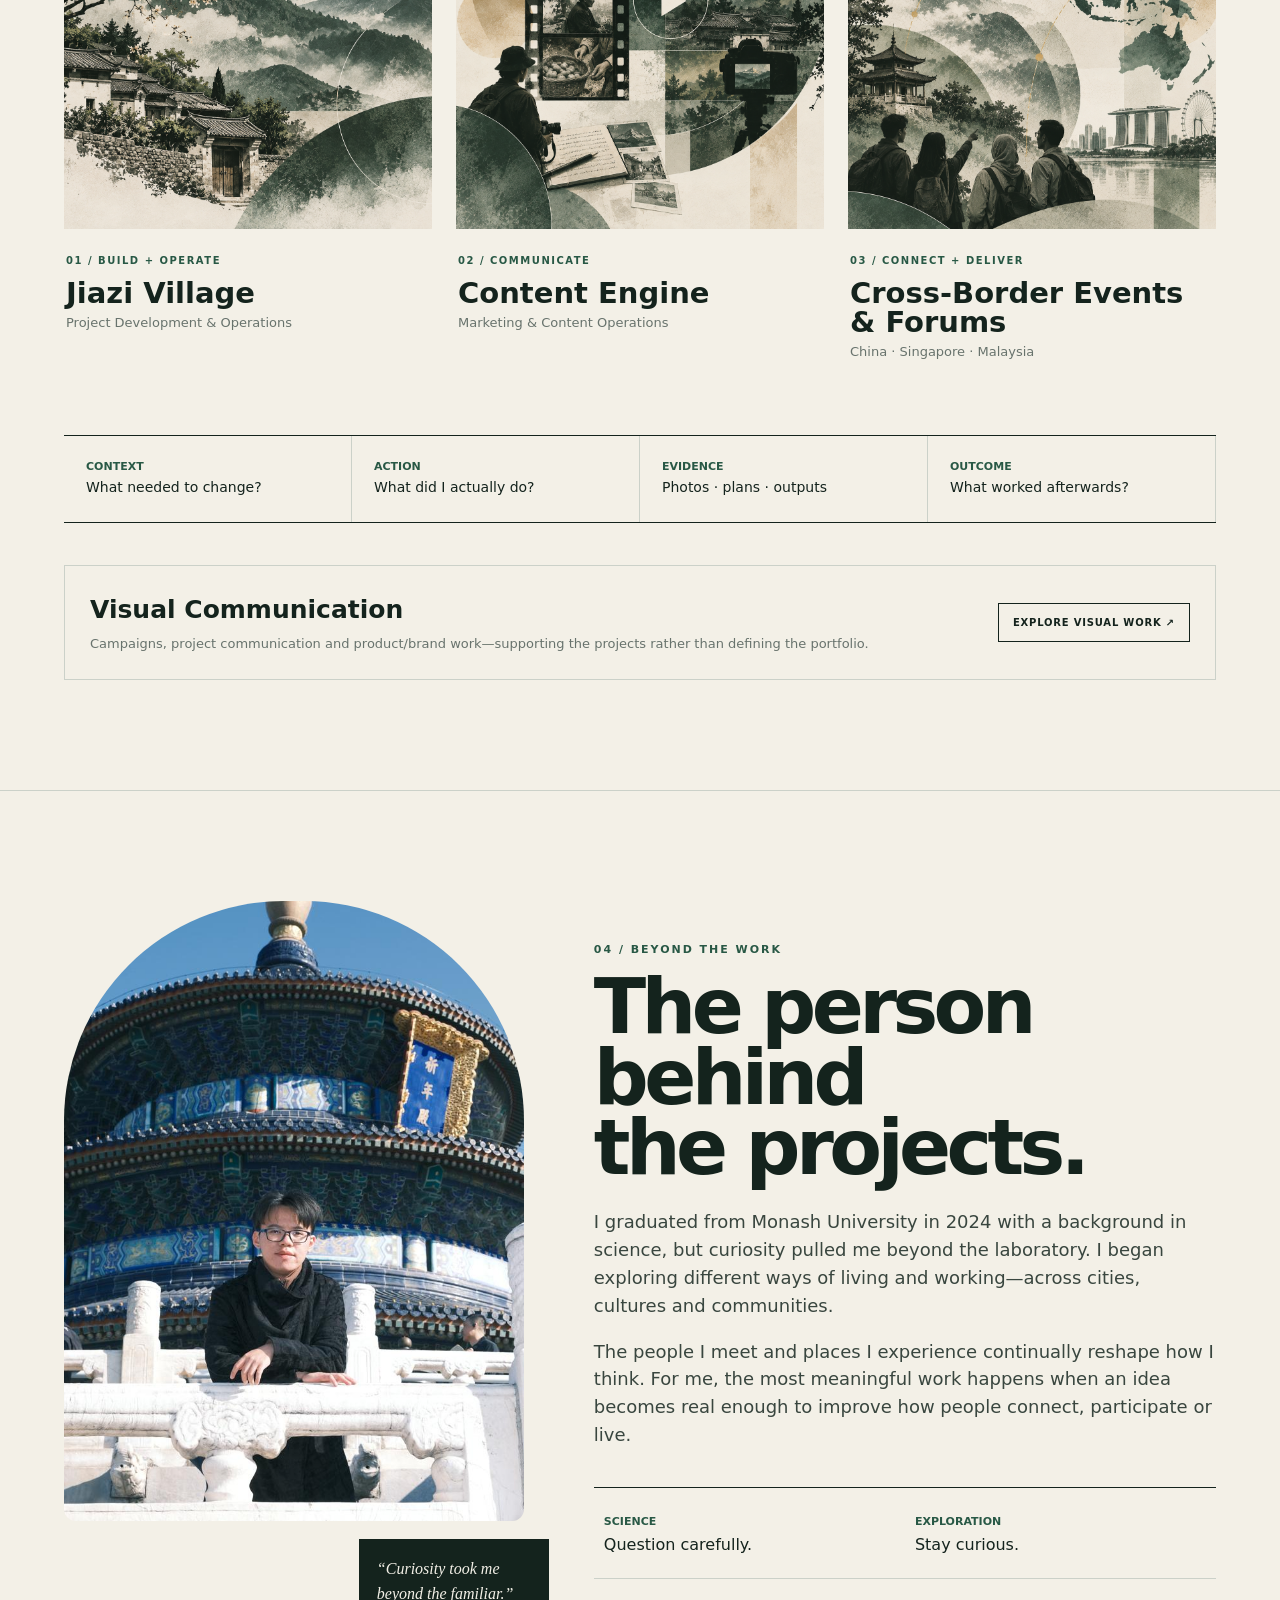
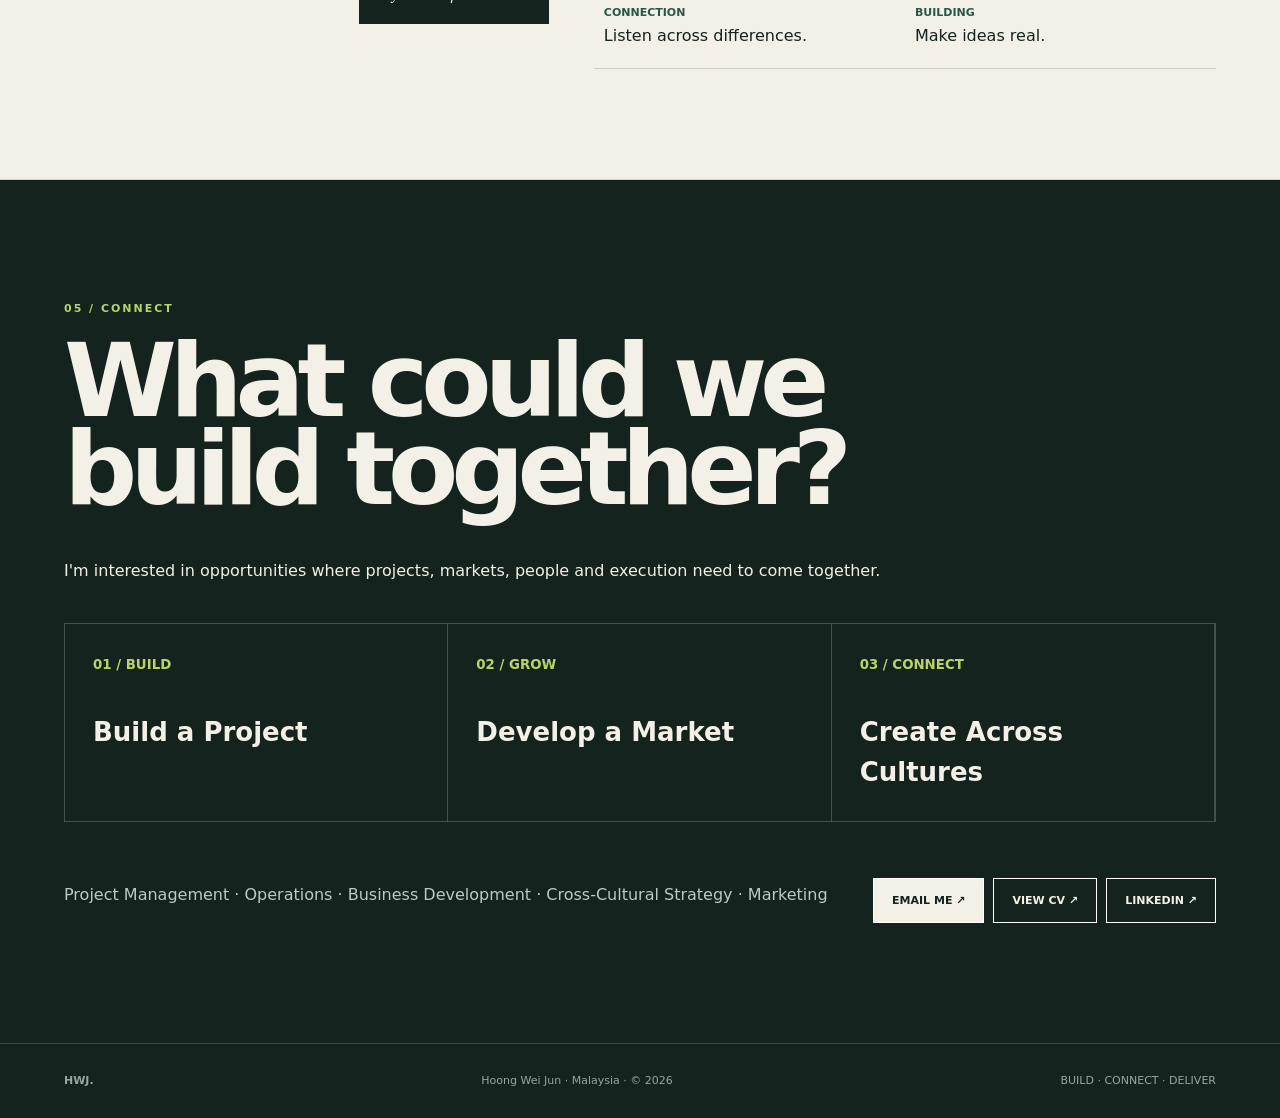
==== commit 85e1ebe6: "Pass 3: improve recruiter usability and CV access" ====
--- a/index.html
+++ b/index.html
@@ -1 +1 @@
-<!doctype html><html lang="en"><head><meta charset="utf-8"><meta name="viewport" content="width=device-width,initial-scale=1"><title>Hoong Wei Jun — Build · Connect · Deliver</title><meta name="description" content="Hoong Wei Jun — Project Executive & Cross-Cultural Strategist. Projects, operations, marketing and international programmes across borders."><style>:root{--ink:#14231d;--muted:#68736d;--paper:#f3f0e7;--card:#fbfaf6;--green:#285845;--lime:#b9d36a;--line:#cbd1c9;--orange:#d96c42}*{box-sizing:border-box}html{scroll-behavior:smooth}body{margin:0;background:var(--paper);color:var(--ink);font-family:Inter,system-ui,sans-serif;line-height:1.55;overflow-x:hidden}a{color:inherit}.wrap{width:min(1180px,90vw);margin:auto}.eyebrow{font-size:11px;font-weight:900;letter-spacing:.18em;text-transform:uppercase;color:var(--green)}nav{position:fixed;z-index:30;inset:0 0 auto;background:rgba(243,240,231,.86);backdrop-filter:blur(14px);border-bottom:1px solid rgba(20,35,29,.12)}nav .wrap{height:68px;display:flex;align-items:center;justify-content:space-between}.brand{font-weight:950;letter-spacing:.1em;text-decoration:none}.links{display:flex;gap:24px;font-size:13px}.links a{text-decoration:none;color:var(--muted)}section{padding:110px 0;border-top:1px solid var(--line)}.section-title{font-size:clamp(46px,6vw,80px);line-height:.92;letter-spacing:-.06em;margin:14px 0 24px}.section-intro{font-size:18px;color:var(--muted);max-width:690px}.hero{min-height:100vh;padding:120px 0 52px;display:flex;align-items:center}.hero-grid{display:grid;grid-template-columns:1.35fr .65fr;gap:42px;align-items:center}.hero h1{font-size:clamp(58px,7vw,102px);line-height:.82;letter-spacing:-.075em;margin:25px 0 32px}.hero h1 span{display:block;white-space:nowrap}.hero h1 .connect{margin-left:7%;color:var(--green)}.hero h1 .deliver{margin-left:14%}.intro{font-size:clamp(18px,2vw,24px);max-width:650px;color:#46534d}.hero-side{position:relative;height:500px}.portrait{position:absolute;right:0;top:28px;width:92%;height:405px;object-fit:cover;border-radius:190px 190px 18px 18px;filter:saturate(.88)}.orbit{position:absolute;border:1px solid var(--green);border-radius:50%;opacity:.65}.o1{width:340px;height:340px;right:-70px;top:5px}.o2{width:235px;height:235px;right:92px;top:225px}.node{position:absolute;width:12px;height:12px;border-radius:50%;background:var(--orange);box-shadow:0 0 0 7px var(--paper)}.n1{right:245px;top:80px}.n2{right:6px;top:292px}.location{position:absolute;background:var(--card);border:1px solid var(--line);padding:10px 13px;font-size:10px;letter-spacing:.08em;z-index:4}.loc1{left:-15px;top:84px}.loc2{right:-12px;bottom:34px}.hero-foot{grid-column:1/-1;margin-top:22px;border-top:1px solid var(--line);padding-top:20px;display:flex;justify-content:space-between;color:var(--muted);font-size:12px}.identity-head,.experience-head,.work-head{display:grid;grid-template-columns:1fr .85fr;gap:70px;align-items:end}.identity-stage{margin-top:62px;border:1px solid var(--ink);background:var(--card);position:relative;overflow:hidden}.identity-stage:before{content:"";position:absolute;width:620px;height:620px;border:1px solid rgba(40,88,69,.12);border-radius:50%;left:-310px;top:-310px}.identity-top{display:grid;grid-template-columns:.72fr 1.28fr;min-height:210px;border-bottom:1px solid var(--ink)}.identity-role{padding:32px;display:flex;flex-direction:column;justify-content:space-between;background:var(--ink);color:var(--paper);position:relative;overflow:hidden}.identity-role:after{content:"01";position:absolute;right:-5px;bottom:-48px;font-size:150px;font-weight:950;line-height:1;color:rgba(255,255,255,.05)}.identity-role small{font-size:10px;letter-spacing:.16em;color:var(--lime);font-weight:900}.identity-role h3{font-size:clamp(29px,3.3vw,48px);line-height:.95;letter-spacing:-.05em;margin:20px 0 0}.identity-thesis{padding:32px 38px;display:flex;align-items:center}.identity-thesis p{font-family:Georgia,serif;font-size:clamp(22px,2.5vw,34px);line-height:1.2;margin:0;color:#39463f}.identity-thesis em{font-style:normal;color:var(--green)}.operating-flow{display:grid;grid-template-columns:repeat(4,1fr);position:relative}.op{padding:30px 25px 26px;min-height:255px;border-right:1px solid var(--line);position:relative;cursor:pointer;transition:.35s;background:transparent}.op:last-child{border-right:0}.op:hover,.op.active{background:var(--green);color:white;transform:translateY(-5px)}.op-no{width:38px;height:38px;border:1px solid currentColor;border-radius:50%;display:grid;place-items:center;font-size:10px;font-weight:900;margin-bottom:42px}.op h3{font-size:30px;letter-spacing:-.045em;margin:0 0 8px}.op p{font-size:13px;color:var(--muted);margin:0}.op:hover p,.op.active p{color:#dce6df}.op-arrow{position:absolute;right:-11px;top:47px;width:22px;height:22px;border-radius:50%;background:var(--paper);border:1px solid var(--line);display:grid;place-items:center;z-index:3;font-size:11px;color:var(--green)}.op:last-child .op-arrow{display:none}.identity-result{display:grid;grid-template-columns:1.1fr .9fr;border-top:1px solid var(--ink)}.result-copy{padding:28px 32px}.result-copy small{font-size:10px;font-weight:900;letter-spacing:.14em;color:var(--green)}.result-copy h3{font-size:clamp(28px,3.2vw,45px);letter-spacing:-.05em;line-height:1;margin:8px 0 10px}.result-copy p{color:var(--muted);margin:0;max-width:610px}.result-proof{display:grid;grid-template-columns:1fr 1fr;border-left:1px solid var(--line)}.mini-proof{padding:22px;border-right:1px solid var(--line);border-bottom:1px solid var(--line)}.mini-proof:nth-child(2n){border-right:0}.mini-proof:nth-child(n+3){border-bottom:0}.mini-proof b{font-size:26px;display:block;line-height:1}.mini-proof span{font-size:9px;letter-spacing:.08em;color:var(--muted)}.identity-caption{display:flex;justify-content:space-between;gap:25px;margin-top:18px;font-size:11px;color:var(--muted)}.identity-caption b{color:var(--green);letter-spacing:.08em}.journey-track{margin-top:68px;position:relative;padding:38px 0 10px;display:grid;grid-template-columns:1.2fr .7fr .7fr 2fr;gap:18px}.journey-track:before{content:"";position:absolute;top:18px;left:2%;right:2%;height:2px;background:linear-gradient(90deg,var(--line),var(--green))}.era{position:relative}.era:before{content:"";position:absolute;width:15px;height:15px;border-radius:50%;background:var(--paper);border:4px solid var(--green);top:-28px}.era .year{font-size:11px;font-weight:900;color:var(--green);letter-spacing:.1em}.era h3{font-size:24px;margin:6px 0 4px}.era p{font-size:13px;color:var(--muted);margin:0}.career-chapter{margin-top:48px;border:1px solid var(--ink);background:rgba(255,255,255,.18)}.chapter-head{padding:30px;display:grid;grid-template-columns:.65fr 1.35fr;gap:35px;border-bottom:1px solid var(--ink)}.chapter-head h3{font-size:clamp(30px,4vw,50px);line-height:1;margin:6px 0 10px}.chapter-head p{color:var(--muted);margin:0}.streams{display:grid;grid-template-columns:repeat(3,1fr)}.stream{padding:28px;min-height:330px;border-right:1px solid var(--line);transition:.35s}.stream:last-child{border:0}.stream:hover{background:var(--green);color:white;transform:translateY(-6px)}.stream-no{font-size:10px;font-weight:900;letter-spacing:.15em}.stream h4{font-size:27px;line-height:1.02;margin:45px 0 12px}.stream p{font-size:14px;color:var(--muted)}.stream:hover p{color:#dce6df}.tags{display:flex;flex-wrap:wrap;gap:6px;margin-top:18px}.tags span{font-size:9px;font-weight:850;padding:7px 9px;border:1px solid var(--line);border-radius:999px}.cvbar{margin-top:35px;padding:24px 28px;border:1px solid var(--line);display:flex;justify-content:space-between;align-items:center;gap:20px}.cvbar h3{margin:3px 0;font-size:22px}.cvbar p{margin:0;color:var(--muted);font-size:13px}.cv-actions{display:flex;gap:9px}.smallbtn{padding:11px 14px;border:1px solid var(--ink);font-size:10px;font-weight:900;letter-spacing:.08em;text-decoration:none}.work-editorial{display:grid;grid-template-columns:repeat(3,1fr);gap:24px;margin-top:58px}.work-card{text-decoration:none}.work-art{aspect-ratio:4/5;overflow:hidden;background:#e9e4d8;position:relative}.work-art:after{content:"VIEW PROJECT";position:absolute;inset:auto 14px 14px;background:rgba(20,35,29,.88);color:white;padding:11px;font-size:9px;font-weight:900;letter-spacing:.12em;transform:translateY(65px);transition:.35s}.work-art img{width:100%;height:100%;object-fit:cover;transition:.6s}.work-card:hover img{transform:scale(1.045)}.work-card:hover .work-art:after{transform:none}.work-meta{padding:18px 2px}.work-index{font-size:10px;font-weight:900;letter-spacing:.15em;color:var(--green)}.work-card h3{font-size:29px;line-height:1;margin:7px 0 5px}.work-role{font-size:13px;margin:0;color:var(--muted)}.proof-line{margin-top:55px;display:grid;grid-template-columns:repeat(4,1fr);border-top:1px solid var(--ink);border-bottom:1px solid var(--ink)}.proof{padding:22px;border-right:1px solid var(--line)}.proof b{display:block;font-size:11px;color:var(--green)}.proof span{font-size:14px}.design-strip{margin-top:42px;padding:25px;border:1px solid var(--line);display:flex;justify-content:space-between;align-items:center;gap:25px}.design-strip h3{font-size:25px;margin:0}.design-strip p{margin:4px 0 0;color:var(--muted);font-size:13px}.about-layout{display:grid;grid-template-columns:.85fr 1.15fr;gap:70px}.about-visual{position:relative}.about-visual img{width:100%;height:620px;object-fit:cover;border-radius:220px 220px 12px 12px}.about-note{position:absolute;right:-25px;bottom:45px;background:var(--ink);color:var(--paper);padding:18px;width:190px;font-family:Georgia,serif;font-style:italic}.about-copy{padding-top:40px}.about-copy p{font-size:18px;color:#39463f}.values{display:grid;grid-template-columns:repeat(2,1fr);margin-top:38px;border-top:1px solid var(--ink)}.value{padding:20px 10px;border-bottom:1px solid var(--line)}.value b{font-size:11px;color:var(--green)}.value span{display:block}.contact{background:var(--ink);color:var(--paper);padding:120px 0}.contact .eyebrow{color:var(--lime)}.contact h2{font-size:clamp(54px,8vw,108px);line-height:.86;letter-spacing:-.07em;margin:20px 0 45px}.contact-grid{display:grid;grid-template-columns:repeat(3,1fr);border:1px solid #435149;margin-top:40px}.contact-path{padding:28px;text-decoration:none;border-right:1px solid #435149;min-height:190px;transition:.3s}.contact-path:hover{background:var(--paper);color:var(--ink);transform:translateY(-7px)}.contact-path small{color:var(--lime);font-weight:900}.contact-path h3{font-size:26px;margin:35px 0 0}.contact-main{display:flex;justify-content:space-between;align-items:end;gap:25px;margin-top:45px}.contact-main p{color:#bfc8c2}.btn{display:inline-block;padding:13px 18px;border:1px solid white;text-decoration:none;font-size:11px;font-weight:900}footer{background:var(--ink);color:#99a69f;border-top:1px solid #394740;padding:28px 0}.foot{display:flex;justify-content:space-between;font-size:11px}.reveal{opacity:0;transform:translateY(22px);transition:.75s}.reveal.in{opacity:1;transform:none}@media(max-width:1000px){.identity-head,.experience-head,.work-head{grid-template-columns:1fr;gap:18px}.work-editorial{grid-template-columns:repeat(2,1fr)}.streams{grid-template-columns:1fr}.stream{border-right:0;border-bottom:1px solid var(--line);min-height:0}.chapter-head{grid-template-columns:1fr}.journey-track{grid-template-columns:repeat(2,1fr)}.journey-track:before{display:none}.identity-top,.identity-result{grid-template-columns:1fr}.result-proof{border-left:0;border-top:1px solid var(--line)}}@media(max-width:820px){.hero-grid,.about-layout{grid-template-columns:1fr}.hero h1 span{white-space:normal}.hero-side{height:390px}.operating-flow{grid-template-columns:1fr 1fr}.op{border-bottom:1px solid var(--line)}.op:nth-child(2){border-right:0}.op-arrow{display:none}.contact-grid{grid-template-columns:1fr}.contact-path{border-right:0;border-bottom:1px solid #435149}.cvbar,.contact-main{flex-direction:column;align-items:flex-start}}@media(max-width:540px){.wrap{width:92vw}section{padding:82px 0}.links{gap:12px}.links a:first-child{display:none}.hero h1{font-size:17vw}.hero-foot{flex-direction:column;gap:7px}.operating-flow,.result-proof,.journey-track,.work-editorial,.values{grid-template-columns:1fr}.op{border-right:0}.identity-caption,.foot{flex-direction:column}.cv-actions{flex-direction:column}.about-visual img{height:500px}}</style></head><body><nav><div class="wrap"><a class="brand" href="#top">HWJ.</a><div class="links"><a href="#identity">About</a><a href="#experience">Experience</a><a href="#work">Work</a><a href="#personal">Story</a><a href="#contact">Connect</a></div></div></nav><header class="hero" id="top"><div class="wrap hero-grid"><div class="hero-copy reveal"><div class="eyebrow">Hoong Wei Jun · Project Executive & Cross-Cultural Strategist</div><h1><span>I BUILD.</span><span class="connect">I CONNECT.</span><span class="deliver">I DELIVER.</span></h1><p class="intro">I turn complex ideas into <b>working projects, systems and programmes</b>—connecting people and cultures across borders.</p></div><div class="hero-side reveal"><div class="orbit o1"></div><div class="orbit o2"></div><i class="node n1"></i><i class="node n2"></i><img class="portrait" src="assets/images/about%20me/about-me%2002.jpeg" alt="Hoong Wei Jun"><div class="location loc1">MALAYSIA</div><div class="location loc2">CHINA ↗ SOUTHEAST ASIA</div></div><div class="hero-foot"><span>PROJECTS · OPERATIONS · MARKETING</span><span>INTERNATIONAL PROGRAMMES · BUSINESS DEVELOPMENT</span><a href="#identity">DISCOVER ↓</a></div></div></header><section id="identity"><div class="wrap"><div class="identity-head reveal"><div><div class="eyebrow">01 / Who I Am</div><h2 class="section-title">I turn complexity<br>into momentum.</h2></div><p class="section-intro">My role is not one isolated function. I move a project through the stages that usually sit between an idea and a real outcome: understanding the challenge, building the structure, aligning people and communicating what matters.</p></div><div class="identity-stage reveal"><div class="identity-top"><div class="identity-role"><small>MY OPERATING ROLE</small><h3>PROJECT EXECUTIVE<br>+ CROSS-CULTURAL<br>STRATEGIST</h3></div><div class="identity-thesis"><p>Give me a complex idea, different stakeholders and a real-world constraint. <em>My job is to make them work together.</em></p></div></div><div class="operating-flow" id="operatingFlow"><div class="op active"><span class="op-no">01</span><h3>UNDERSTAND</h3><p>Read the context, people, constraints and opportunity before deciding what should be built.</p><span class="op-arrow">→</span></div><div class="op"><span class="op-no">02</span><h3>BUILD</h3><p>Turn direction into spaces, systems, budgets, plans and workable operating structures.</p><span class="op-arrow">→</span></div><div class="op"><span class="op-no">03</span><h3>CONNECT</h3><p>Align teams, communities, partners and cultures so different priorities can move together.</p><span class="op-arrow">→</span></div><div class="op"><span class="op-no">04</span><h3>DELIVER</h3><p>Coordinate execution, communication and quality until the idea becomes a real experience or outcome.</p></div></div><div class="identity-result"><div class="result-copy"><small>WHAT THIS LOOKS LIKE IN PRACTICE</small><h3>From ambiguity → working reality.</h3><p>Physical spaces. Operational SOPs. Cross-border programmes. Marketing systems. Stakeholder coordination. Different outputs, but the same operating pattern.</p></div><div class="result-proof"><div class="mini-proof"><b>5</b><span>FACILITIES DEVELOPED</span></div><div class="mini-proof"><b>30+</b><span>VISITOR GROUPS</span></div><div class="mini-proof"><b>130</b><span>FORUM PARTICIPANTS</span></div><div class="mini-proof"><b>3+</b><span>COUNTRIES CONNECTED</span></div></div></div></div><div class="identity-caption reveal"><span><b>HOVER / TAP THE STAGES</b> — this is the operating model behind the projects below.</span><span>STRATEGY → STRUCTURE → PEOPLE → OUTCOME</span></div></div></section><section id="experience"><div class="wrap"><div class="experience-head reveal"><div><div class="eyebrow">02 / Experience</div><h2 class="section-title">A journey across<br>disciplines.</h2></div><p class="section-intro">Science taught me to investigate. Teaching taught me to communicate. International project work taught me to build, coordinate and deliver in complex environments.</p></div><div class="journey-track reveal"><div class="era"><span class="year">2018–2023</span><h3>Teaching</h3><p>Freelance Biology Tutor · Malaysia</p></div><div class="era"><span class="year">2023</span><h3>Science</h3><p>BSc · Applied Microbiology & Medicinal Chemistry</p></div><div class="era"><span class="year">2024</span><h3>Research</h3><p>BSc (Honours) · Biotechnology</p></div><div class="era"><span class="year">MAR 2025–AUG 2026</span><h3>International Projects</h3><p>Project development, operations, marketing and cross-border programmes.</p></div></div><div class="career-chapter reveal"><div class="chapter-head"><div><div class="eyebrow">Mar 2025 — Aug 2026 · Lijiang, China</div><h3>International Marketing & Project Manager</h3><b>Si He Tai Feng (Yunnan) International Exchange Pvt. Ltd.</b></div><p>Core member of a 3-person executive team supporting international investment, sustainable tourism, project development, operations and cross-border communications. My role expanded across three interconnected workstreams rather than three separate jobs.</p></div><div class="streams"><div class="stream"><span class="stream-no">01 / BUILD + OPERATE</span><h4>Project Development & Operations</h4><p>Co-led Jiazi Village's 0-to-1 development, including five facilities, operational SOPs, stakeholder coordination and programmes for 30+ international visitor groups.</p><div class="tags"><span>0-to-1</span><span>Operations</span><span>SOPs</span><span>Stakeholders</span></div></div><div class="stream"><span class="stream-no">02 / COMMUNICATE</span><h4>Marketing & Content Operations</h4><p>Led a 4-person cross-platform marketing team across WeChat, WeChat Channels and Facebook, coordinating content, bilingual brand communication, QA and an approximately CNY 6,000 marketing budget.</p><div class="tags"><span>Content Strategy</span><span>Bilingual QA</span><span>Brand</span><span>Budget</span></div></div><div class="stream"><span class="stream-no">03 / CONNECT + DELIVER</span><h4>International Programmes & Business Development</h4><p>Coordinated China–Malaysia programmes, a 20-person Malaysian delegation, Penang cultural engagement and a 130-participant international forum at Singapore Polytechnic.</p><div class="tags"><span>Programmes</span><span>Delegations</span><span>BD</span><span>Delivery</span></div></div></div></div><div class="cvbar reveal"><div><div class="eyebrow">Curriculum Vitae</div><h3>The full professional picture.</h3><p>Education, experience, languages, competencies and technical skills.</p></div><div class="cv-actions"><a class="smallbtn" href="https://www.linkedin.com/in/hoong-w-80995b119/" target="_blank" rel="noopener">VIEW LINKEDIN ↗</a><a class="smallbtn" href="mailto:weijunhoong@gmail.com?subject=Request%20for%20Hoong%20Wei%20Jun%20CV">REQUEST CV ↗</a></div></div></div></section><section id="work"><div class="wrap"><div class="work-head reveal"><div><div class="eyebrow">03 / Selected Work</div><h2 class="section-title">Three ways I turn<br>complexity into outcomes.</h2></div><p class="section-intro">Three flagship case studies show the same operating pattern in different contexts: build the system, communicate the value, align people and deliver under real-world constraints.</p></div><div class="work-editorial"><a class="work-card reveal" href="projects/jiazi-village.html"><div class="work-art"><img src="assets/images/artistic_materials/jiazi-artwork_project_development.png" loading="lazy" alt="Jiazi Village project development artwork"></div><div class="work-meta"><span class="work-index">01 / BUILD + OPERATE</span><h3>Jiazi Village</h3><p class="work-role">Project Development & Operations</p></div></a><a class="work-card reveal" href="projects/jiazi-marketing.html"><div class="work-art"><img src="assets/images/artistic_materials/jiazi_artwork_content.png" loading="lazy" alt="Jiazi Village content operations artwork"></div><div class="work-meta"><span class="work-index">02 / COMMUNICATE</span><h3>Content Engine</h3><p class="work-role">Marketing & Content Operations</p></div></a><a class="work-card reveal" href="projects/hanwang-forum.html"><div class="work-art"><img src="assets/images/artistic_materials/jiazi_artwork_international_programme.png" loading="lazy" alt="Cross-border events and international programmes artwork"></div><div class="work-meta"><span class="work-index">03 / CONNECT + DELIVER</span><h3>Cross-Border Events & Forums</h3><p class="work-role">China · Singapore · Malaysia</p></div></a></div><div class="proof-line reveal"><div class="proof"><b>CONTEXT</b><span>What needed to change?</span></div><div class="proof"><b>ACTION</b><span>What did I actually do?</span></div><div class="proof"><b>EVIDENCE</b><span>Photos · plans · outputs</span></div><div class="proof"><b>OUTCOME</b><span>What worked afterwards?</span></div></div><div class="design-strip reveal"><div><h3>Visual Communication</h3><p>Campaigns, project communication and product/brand work—supporting the projects rather than defining the portfolio.</p></div><a class="smallbtn" href="projects/designs.html">EXPLORE VISUAL WORK ↗</a></div></div></section><section id="personal"><div class="wrap about-layout"><div class="about-visual reveal"><img src="assets/images/about%20me/about-me%2005.jpeg" alt="Wei Jun exploring culture and place"><div class="about-note">“Curiosity took me beyond the familiar.”</div></div><div class="about-copy reveal"><div class="eyebrow">04 / Beyond the Work</div><h2 class="section-title">The person behind<br>the projects.</h2><p>I graduated from Monash University in 2024 with a background in science, but curiosity pulled me beyond the laboratory. I began exploring different ways of living and working—across cities, cultures and communities.</p><p>The people I meet and places I experience continually reshape how I think. For me, the most meaningful work happens when an idea becomes real enough to improve how people connect, participate or live.</p><div class="values"><div class="value"><b>SCIENCE</b><span>Question carefully.</span></div><div class="value"><b>EXPLORATION</b><span>Stay curious.</span></div><div class="value"><b>CONNECTION</b><span>Listen across differences.</span></div><div class="value"><b>BUILDING</b><span>Make ideas real.</span></div></div></div></div></section><section id="contact" class="contact"><div class="wrap"><div class="reveal"><div class="eyebrow">05 / Connect</div><h2>What could we<br>build together?</h2><p>I'm interested in opportunities where projects, markets, people and execution need to come together.</p></div><div class="contact-grid reveal"><a class="contact-path" href="mailto:weijunhoong@gmail.com?subject=Project%20Opportunity"><small>01 / BUILD</small><h3>Build a Project</h3></a><a class="contact-path" href="mailto:weijunhoong@gmail.com?subject=Business%20Development%20Opportunity"><small>02 / GROW</small><h3>Develop a Market</h3></a><a class="contact-path" href="mailto:weijunhoong@gmail.com?subject=Cross-Cultural%20Collaboration"><small>03 / CONNECT</small><h3>Create Across Cultures</h3></a></div><div class="contact-main reveal"><p>Project Management · Operations · Business Development · Cross-Cultural Strategy · Marketing</p><a class="btn" href="mailto:weijunhoong@gmail.com">WEIJUNHOONG@GMAIL.COM ↗</a></div></div></section><footer><div class="wrap foot"><b>HWJ.</b><span>Hoong Wei Jun · Malaysia · © 2026</span><span>BUILD · CONNECT · DELIVER</span></div></footer><script>const io=new IntersectionObserver(es=>es.forEach(e=>{if(e.isIntersecting)e.target.classList.add('in')}),{threshold:.1});document.querySelectorAll('.reveal').forEach(el=>io.observe(el));document.querySelectorAll('.op').forEach(op=>{op.addEventListener('mouseenter',()=>{document.querySelectorAll('.op').forEach(x=>x.classList.remove('active'));op.classList.add('active')});op.addEventListener('click',()=>{document.querySelectorAll('.op').forEach(x=>x.classList.remove('active'));op.classList.add('active')})});</script></body></html>+<!doctype html><html lang="en"><head><meta charset="utf-8"><meta name="viewport" content="width=device-width,initial-scale=1"><title>Hoong Wei Jun — Build · Connect · Deliver</title><meta name="description" content="Hoong Wei Jun — Project Executive & Cross-Cultural Strategist. Projects, operations, marketing and international programmes across borders."><style>:root{--ink:#14231d;--muted:#68736d;--paper:#f3f0e7;--card:#fbfaf6;--green:#285845;--lime:#b9d36a;--line:#cbd1c9;--orange:#d96c42}*{box-sizing:border-box}html{scroll-behavior:smooth}body{margin:0;background:var(--paper);color:var(--ink);font-family:Inter,system-ui,sans-serif;line-height:1.55;overflow-x:hidden}a{color:inherit}.wrap{width:min(1180px,90vw);margin:auto}.eyebrow{font-size:11px;font-weight:900;letter-spacing:.18em;text-transform:uppercase;color:var(--green)}nav{position:fixed;z-index:30;inset:0 0 auto;background:rgba(243,240,231,.86);backdrop-filter:blur(14px);border-bottom:1px solid rgba(20,35,29,.12)}nav .wrap{height:68px;display:flex;align-items:center;justify-content:space-between}.brand{font-weight:950;letter-spacing:.1em;text-decoration:none}.links{display:flex;gap:24px;font-size:13px;align-items:center}.links a{text-decoration:none;color:var(--muted)}.links .nav-cv{color:var(--green);font-weight:900;border-bottom:1px solid var(--green)}section{padding:110px 0;border-top:1px solid var(--line)}.section-title{font-size:clamp(46px,6vw,80px);line-height:.92;letter-spacing:-.06em;margin:14px 0 24px}.section-intro{font-size:18px;color:var(--muted);max-width:690px}.hero{min-height:100vh;padding:120px 0 52px;display:flex;align-items:center}.hero-grid{display:grid;grid-template-columns:1.35fr .65fr;gap:42px;align-items:center}.hero h1{font-size:clamp(58px,7vw,102px);line-height:.82;letter-spacing:-.075em;margin:25px 0 32px}.hero h1 span{display:block;white-space:nowrap}.hero h1 .connect{margin-left:7%;color:var(--green)}.hero h1 .deliver{margin-left:14%}.intro{font-size:clamp(18px,2vw,24px);max-width:650px;color:#46534d}.hero-actions{display:flex;flex-wrap:wrap;gap:10px;margin-top:30px}.hero-btn{display:inline-block;padding:12px 15px;border:1px solid var(--ink);text-decoration:none;font-size:10px;font-weight:900;letter-spacing:.08em}.hero-btn.primary{background:var(--ink);color:var(--paper)}.hero-btn:hover{background:var(--green);color:white;border-color:var(--green)}.hero-side{position:relative;height:500px}.portrait{position:absolute;right:0;top:28px;width:92%;height:405px;object-fit:cover;border-radius:190px 190px 18px 18px;filter:saturate(.88)}.orbit{position:absolute;border:1px solid var(--green);border-radius:50%;opacity:.65}.o1{width:340px;height:340px;right:-70px;top:5px}.o2{width:235px;height:235px;right:92px;top:225px}.node{position:absolute;width:12px;height:12px;border-radius:50%;background:var(--orange);box-shadow:0 0 0 7px var(--paper)}.n1{right:245px;top:80px}.n2{right:6px;top:292px}.location{position:absolute;background:var(--card);border:1px solid var(--line);padding:10px 13px;font-size:10px;letter-spacing:.08em;z-index:4}.loc1{left:-15px;top:84px}.loc2{right:-12px;bottom:34px}.hero-foot{grid-column:1/-1;margin-top:22px;border-top:1px solid var(--line);padding-top:20px;display:flex;justify-content:space-between;color:var(--muted);font-size:12px}.hero-foot a{font-weight:900;color:var(--green);text-decoration:none}.identity-head,.experience-head,.work-head{display:grid;grid-template-columns:1fr .85fr;gap:70px;align-items:end}.identity-stage{margin-top:62px;border:1px solid var(--ink);background:var(--card);position:relative;overflow:hidden}.identity-stage:before{content:"";position:absolute;width:620px;height:620px;border:1px solid rgba(40,88,69,.12);border-radius:50%;left:-310px;top:-310px}.identity-top{display:grid;grid-template-columns:.72fr 1.28fr;min-height:210px;border-bottom:1px solid var(--ink)}.identity-role{padding:32px;display:flex;flex-direction:column;justify-content:space-between;background:var(--ink);color:var(--paper);position:relative;overflow:hidden}.identity-role:after{content:"01";position:absolute;right:-5px;bottom:-48px;font-size:150px;font-weight:950;line-height:1;color:rgba(255,255,255,.05)}.identity-role small{font-size:10px;letter-spacing:.16em;color:var(--lime);font-weight:900}.identity-role h3{font-size:clamp(29px,3.3vw,48px);line-height:.95;letter-spacing:-.05em;margin:20px 0 0}.identity-thesis{padding:32px 38px;display:flex;align-items:center}.identity-thesis p{font-family:Georgia,serif;font-size:clamp(22px,2.5vw,34px);line-height:1.2;margin:0;color:#39463f}.identity-thesis em{font-style:normal;color:var(--green)}.operating-flow{display:grid;grid-template-columns:repeat(4,1fr);position:relative}.op{padding:30px 25px 26px;min-height:255px;border-right:1px solid var(--line);position:relative;cursor:pointer;transition:.35s;background:transparent}.op:last-child{border-right:0}.op:hover,.op.active{background:var(--green);color:white;transform:translateY(-5px)}.op-no{width:38px;height:38px;border:1px solid currentColor;border-radius:50%;display:grid;place-items:center;font-size:10px;font-weight:900;margin-bottom:42px}.op h3{font-size:30px;letter-spacing:-.045em;margin:0 0 8px}.op p{font-size:13px;color:var(--muted);margin:0}.op:hover p,.op.active p{color:#dce6df}.op-arrow{position:absolute;right:-11px;top:47px;width:22px;height:22px;border-radius:50%;background:var(--paper);border:1px solid var(--line);display:grid;place-items:center;z-index:3;font-size:11px;color:var(--green)}.op:last-child .op-arrow{display:none}.identity-result{display:grid;grid-template-columns:1.1fr .9fr;border-top:1px solid var(--ink)}.result-copy{padding:28px 32px}.result-copy small{font-size:10px;font-weight:900;letter-spacing:.14em;color:var(--green)}.result-copy h3{font-size:clamp(28px,3.2vw,45px);letter-spacing:-.05em;line-height:1;margin:8px 0 10px}.result-copy p{color:var(--muted);margin:0;max-width:610px}.result-proof{display:grid;grid-template-columns:1fr 1fr;border-left:1px solid var(--line)}.mini-proof{padding:22px;border-right:1px solid var(--line);border-bottom:1px solid var(--line)}.mini-proof:nth-child(2n){border-right:0}.mini-proof:nth-child(n+3){border-bottom:0}.mini-proof b{font-size:26px;display:block;line-height:1}.mini-proof span{font-size:9px;letter-spacing:.08em;color:var(--muted)}.identity-caption{display:flex;justify-content:space-between;gap:25px;margin-top:18px;font-size:11px;color:var(--muted)}.identity-caption b{color:var(--green);letter-spacing:.08em}.journey-track{margin-top:68px;position:relative;padding:38px 0 10px;display:grid;grid-template-columns:1.2fr .7fr .7fr 2fr;gap:18px}.journey-track:before{content:"";position:absolute;top:18px;left:2%;right:2%;height:2px;background:linear-gradient(90deg,var(--line),var(--green))}.era{position:relative}.era:before{content:"";position:absolute;width:15px;height:15px;border-radius:50%;background:var(--paper);border:4px solid var(--green);top:-28px}.era .year{font-size:11px;font-weight:900;color:var(--green);letter-spacing:.1em}.era h3{font-size:24px;margin:6px 0 4px}.era p{font-size:13px;color:var(--muted);margin:0}.career-chapter{margin-top:48px;border:1px solid var(--ink);background:rgba(255,255,255,.18)}.chapter-head{padding:30px;display:grid;grid-template-columns:.65fr 1.35fr;gap:35px;border-bottom:1px solid var(--ink)}.chapter-head h3{font-size:clamp(30px,4vw,50px);line-height:1;margin:6px 0 10px}.chapter-head p{color:var(--muted);margin:0}.streams{display:grid;grid-template-columns:repeat(3,1fr)}.stream{padding:28px;min-height:330px;border-right:1px solid var(--line);transition:.35s}.stream:last-child{border:0}.stream:hover{background:var(--green);color:white;transform:translateY(-6px)}.stream-no{font-size:10px;font-weight:900;letter-spacing:.15em}.stream h4{font-size:27px;line-height:1.02;margin:45px 0 12px}.stream p{font-size:14px;color:var(--muted)}.stream:hover p{color:#dce6df}.tags{display:flex;flex-wrap:wrap;gap:6px;margin-top:18px}.tags span{font-size:9px;font-weight:850;padding:7px 9px;border:1px solid var(--line);border-radius:999px}.cvbar{margin-top:35px;padding:24px 28px;border:1px solid var(--line);display:flex;justify-content:space-between;align-items:center;gap:20px}.cvbar h3{margin:3px 0;font-size:22px}.cvbar p{margin:0;color:var(--muted);font-size:13px}.cv-actions{display:flex;flex-wrap:wrap;gap:9px}.smallbtn{padding:11px 14px;border:1px solid var(--ink);font-size:10px;font-weight:900;letter-spacing:.08em;text-decoration:none}.smallbtn.primary{background:var(--ink);color:var(--paper)}.work-editorial{display:grid;grid-template-columns:repeat(3,1fr);gap:24px;margin-top:58px}.work-card{text-decoration:none}.work-art{aspect-ratio:4/5;overflow:hidden;background:#e9e4d8;position:relative}.work-art:after{content:"VIEW PROJECT";position:absolute;inset:auto 14px 14px;background:rgba(20,35,29,.88);color:white;padding:11px;font-size:9px;font-weight:900;letter-spacing:.12em;transform:translateY(65px);transition:.35s}.work-art img{width:100%;height:100%;object-fit:cover;transition:.6s}.work-card:hover img{transform:scale(1.045)}.work-card:hover .work-art:after{transform:none}.work-meta{padding:18px 2px}.work-index{font-size:10px;font-weight:900;letter-spacing:.15em;color:var(--green)}.work-card h3{font-size:29px;line-height:1;margin:7px 0 5px}.work-role{font-size:13px;margin:0;color:var(--muted)}.proof-line{margin-top:55px;display:grid;grid-template-columns:repeat(4,1fr);border-top:1px solid var(--ink);border-bottom:1px solid var(--ink)}.proof{padding:22px;border-right:1px solid var(--line)}.proof b{display:block;font-size:11px;color:var(--green)}.proof span{font-size:14px}.design-strip{margin-top:42px;padding:25px;border:1px solid var(--line);display:flex;justify-content:space-between;align-items:center;gap:25px}.design-strip h3{font-size:25px;margin:0}.design-strip p{margin:4px 0 0;color:var(--muted);font-size:13px}.about-layout{display:grid;grid-template-columns:.85fr 1.15fr;gap:70px}.about-visual{position:relative}.about-visual img{width:100%;height:620px;object-fit:cover;border-radius:220px 220px 12px 12px}.about-note{position:absolute;right:-25px;bottom:45px;background:var(--ink);color:var(--paper);padding:18px;width:190px;font-family:Georgia,serif;font-style:italic}.about-copy{padding-top:40px}.about-copy p{font-size:18px;color:#39463f}.values{display:grid;grid-template-columns:repeat(2,1fr);margin-top:38px;border-top:1px solid var(--ink)}.value{padding:20px 10px;border-bottom:1px solid var(--line)}.value b{font-size:11px;color:var(--green)}.value span{display:block}.contact{background:var(--ink);color:var(--paper);padding:120px 0}.contact .eyebrow{color:var(--lime)}.contact h2{font-size:clamp(54px,8vw,108px);line-height:.86;letter-spacing:-.07em;margin:20px 0 45px}.contact-grid{display:grid;grid-template-columns:repeat(3,1fr);border:1px solid #435149;margin-top:40px}.contact-path{padding:28px;text-decoration:none;border-right:1px solid #435149;min-height:190px;transition:.3s}.contact-path:hover{background:var(--paper);color:var(--ink);transform:translateY(-7px)}.contact-path small{color:var(--lime);font-weight:900}.contact-path h3{font-size:26px;margin:35px 0 0}.contact-main{display:flex;justify-content:space-between;align-items:end;gap:25px;margin-top:45px}.contact-main p{color:#bfc8c2}.contact-actions{display:flex;flex-wrap:wrap;gap:9px;justify-content:flex-end}.btn{display:inline-block;padding:13px 18px;border:1px solid white;text-decoration:none;font-size:11px;font-weight:900}.btn.primary{background:var(--paper);color:var(--ink)}footer{background:var(--ink);color:#99a69f;border-top:1px solid #394740;padding:28px 0}.foot{display:flex;justify-content:space-between;font-size:11px}.reveal{opacity:0;transform:translateY(22px);transition:.75s}.reveal.in{opacity:1;transform:none}@media(max-width:1000px){.identity-head,.experience-head,.work-head{grid-template-columns:1fr;gap:18px}.work-editorial{grid-template-columns:repeat(2,1fr)}.streams{grid-template-columns:1fr}.stream{border-right:0;border-bottom:1px solid var(--line);min-height:0}.chapter-head{grid-template-columns:1fr}.journey-track{grid-template-columns:repeat(2,1fr)}.journey-track:before{display:none}.identity-top,.identity-result{grid-template-columns:1fr}.result-proof{border-left:0;border-top:1px solid var(--line)}}@media(max-width:820px){.hero-grid,.about-layout{grid-template-columns:1fr}.hero h1 span{white-space:normal}.hero-side{height:390px}.operating-flow{grid-template-columns:1fr 1fr}.op{border-bottom:1px solid var(--line)}.op:nth-child(2){border-right:0}.op-arrow{display:none}.contact-grid{grid-template-columns:1fr}.contact-path{border-right:0;border-bottom:1px solid #435149}.cvbar,.contact-main{flex-direction:column;align-items:flex-start}.contact-actions{justify-content:flex-start}}@media(max-width:540px){.wrap{width:92vw}section{padding:82px 0}.links{gap:10px;font-size:12px}.links a:first-child,.links a:nth-child(4){display:none}.hero h1{font-size:17vw}.hero-foot{flex-direction:column;gap:7px}.operating-flow,.result-proof,.journey-track,.work-editorial,.values{grid-template-columns:1fr}.op{border-right:0}.identity-caption,.foot{flex-direction:column}.cv-actions,.hero-actions,.contact-actions{flex-direction:column;align-items:stretch}.hero-btn,.smallbtn,.btn{text-align:center}.about-visual img{height:500px}}</style></head><body><nav><div class="wrap"><a class="brand" href="#top">HWJ.</a><div class="links"><a href="#identity">About</a><a href="#experience">Experience</a><a href="#work">Work</a><a href="#personal">Story</a><a href="#contact">Connect</a><a class="nav-cv" href="assets/Hoong_Wei_Jun_Master_CV.pdf" target="_blank" rel="noopener">CV ↗</a></div></div></nav><header class="hero" id="top"><div class="wrap hero-grid"><div class="hero-copy reveal"><div class="eyebrow">Hoong Wei Jun · Project Executive & Cross-Cultural Strategist</div><h1><span>I BUILD.</span><span class="connect">I CONNECT.</span><span class="deliver">I DELIVER.</span></h1><p class="intro">I turn complex ideas into <b>working projects, systems and programmes</b>—connecting people and cultures across borders.</p><div class="hero-actions"><a class="hero-btn primary" href="#work">VIEW SELECTED WORK ↓</a><a class="hero-btn" href="assets/Hoong_Wei_Jun_Master_CV.pdf" target="_blank" rel="noopener">VIEW CV ↗</a><a class="hero-btn" href="https://www.linkedin.com/in/hoong-w-80995b119/" target="_blank" rel="noopener">LINKEDIN ↗</a></div></div><div class="hero-side reveal"><div class="orbit o1"></div><div class="orbit o2"></div><i class="node n1"></i><i class="node n2"></i><img class="portrait" src="assets/images/about%20me/about-me%2002.jpeg" alt="Hoong Wei Jun"><div class="location loc1">MALAYSIA</div><div class="location loc2">CHINA ↗ SOUTHEAST ASIA</div></div><div class="hero-foot"><span>PROJECTS · OPERATIONS · MARKETING</span><span>INTERNATIONAL PROGRAMMES · BUSINESS DEVELOPMENT</span><a href="#work">CASE STUDIES ↓</a></div></div></header><section id="identity"><div class="wrap"><div class="identity-head reveal"><div><div class="eyebrow">01 / Who I Am</div><h2 class="section-title">I turn complexity<br>into momentum.</h2></div><p class="section-intro">My role is not one isolated function. I move a project through the stages that usually sit between an idea and a real outcome: understanding the challenge, building the structure, aligning people and communicating what matters.</p></div><div class="identity-stage reveal"><div class="identity-top"><div class="identity-role"><small>MY OPERATING ROLE</small><h3>PROJECT EXECUTIVE<br>+ CROSS-CULTURAL<br>STRATEGIST</h3></div><div class="identity-thesis"><p>Give me a complex idea, different stakeholders and a real-world constraint. <em>My job is to make them work together.</em></p></div></div><div class="operating-flow" id="operatingFlow"><div class="op active"><span class="op-no">01</span><h3>UNDERSTAND</h3><p>Read the context, people, constraints and opportunity before deciding what should be built.</p><span class="op-arrow">→</span></div><div class="op"><span class="op-no">02</span><h3>BUILD</h3><p>Turn direction into spaces, systems, budgets, plans and workable operating structures.</p><span class="op-arrow">→</span></div><div class="op"><span class="op-no">03</span><h3>CONNECT</h3><p>Align teams, communities, partners and cultures so different priorities can move together.</p><span class="op-arrow">→</span></div><div class="op"><span class="op-no">04</span><h3>DELIVER</h3><p>Coordinate execution, communication and quality until the idea becomes a real experience or outcome.</p></div></div><div class="identity-result"><div class="result-copy"><small>WHAT THIS LOOKS LIKE IN PRACTICE</small><h3>From ambiguity → working reality.</h3><p>Physical spaces. Operational SOPs. Cross-border programmes. Marketing systems. Stakeholder coordination. Different outputs, but the same operating pattern.</p></div><div class="result-proof"><div class="mini-proof"><b>5</b><span>FACILITIES DEVELOPED</span></div><div class="mini-proof"><b>30+</b><span>VISITOR GROUPS</span></div><div class="mini-proof"><b>130</b><span>FORUM PARTICIPANTS</span></div><div class="mini-proof"><b>3+</b><span>COUNTRIES CONNECTED</span></div></div></div></div><div class="identity-caption reveal"><span><b>HOVER / TAP THE STAGES</b> — this is the operating model behind the projects below.</span><span>STRATEGY → STRUCTURE → PEOPLE → OUTCOME</span></div></div></section><section id="experience"><div class="wrap"><div class="experience-head reveal"><div><div class="eyebrow">02 / Experience</div><h2 class="section-title">A journey across<br>disciplines.</h2></div><p class="section-intro">Science taught me to investigate. Teaching taught me to communicate. International project work taught me to build, coordinate and deliver in complex environments.</p></div><div class="journey-track reveal"><div class="era"><span class="year">2018–2023</span><h3>Teaching</h3><p>Freelance Biology Tutor · Malaysia</p></div><div class="era"><span class="year">2023</span><h3>Science</h3><p>BSc · Applied Microbiology & Medicinal Chemistry</p></div><div class="era"><span class="year">2024</span><h3>Research</h3><p>BSc (Honours) · Biotechnology</p></div><div class="era"><span class="year">MAR 2025–AUG 2026</span><h3>International Projects</h3><p>Project development, operations, marketing and cross-border programmes.</p></div></div><div class="career-chapter reveal"><div class="chapter-head"><div><div class="eyebrow">Mar 2025 — Aug 2026 · Lijiang, China</div><h3>International Marketing & Project Manager</h3><b>Si He Tai Feng (Yunnan) International Exchange Pvt. Ltd.</b></div><p>Core member of a 3-person executive team supporting international investment, sustainable tourism, project development, operations and cross-border communications. My role expanded across three interconnected workstreams rather than three separate jobs.</p></div><div class="streams"><div class="stream"><span class="stream-no">01 / BUILD + OPERATE</span><h4>Project Development & Operations</h4><p>Co-led Jiazi Village's 0-to-1 development, including five facilities, operational SOPs, stakeholder coordination and programmes for 30+ international visitor groups.</p><div class="tags"><span>0-to-1</span><span>Operations</span><span>SOPs</span><span>Stakeholders</span></div></div><div class="stream"><span class="stream-no">02 / COMMUNICATE</span><h4>Marketing & Content Operations</h4><p>Led a 4-person cross-platform marketing team across WeChat, WeChat Channels and Facebook, coordinating content, bilingual brand communication, QA and an approximately CNY 6,000 marketing budget.</p><div class="tags"><span>Content Strategy</span><span>Bilingual QA</span><span>Brand</span><span>Budget</span></div></div><div class="stream"><span class="stream-no">03 / CONNECT + DELIVER</span><h4>International Programmes & Business Development</h4><p>Coordinated China–Malaysia programmes, a 20-person Malaysian delegation, Penang cultural engagement and a 130-participant international forum at Singapore Polytechnic.</p><div class="tags"><span>Programmes</span><span>Delegations</span><span>BD</span><span>Delivery</span></div></div></div></div><div class="cvbar reveal"><div><div class="eyebrow">Curriculum Vitae</div><h3>The full professional picture.</h3><p>Education, experience, languages, competencies and technical skills.</p></div><div class="cv-actions"><a class="smallbtn primary" href="assets/Hoong_Wei_Jun_Master_CV.pdf" target="_blank" rel="noopener">VIEW CV ↗</a><a class="smallbtn" href="assets/Hoong_Wei_Jun_Master_CV.pdf" download>DOWNLOAD CV ↓</a><a class="smallbtn" href="https://www.linkedin.com/in/hoong-w-80995b119/" target="_blank" rel="noopener">LINKEDIN ↗</a></div></div></div></section><section id="work"><div class="wrap"><div class="work-head reveal"><div><div class="eyebrow">03 / Selected Work</div><h2 class="section-title">Three ways I turn<br>complexity into outcomes.</h2></div><p class="section-intro">Three flagship case studies show the same operating pattern in different contexts: build the system, communicate the value, align people and deliver under real-world constraints.</p></div><div class="work-editorial"><a class="work-card reveal" href="projects/jiazi-village.html"><div class="work-art"><img src="assets/images/artistic_materials/jiazi-artwork_project_development.png" loading="lazy" alt="Jiazi Village project development artwork"></div><div class="work-meta"><span class="work-index">01 / BUILD + OPERATE</span><h3>Jiazi Village</h3><p class="work-role">Project Development & Operations</p></div></a><a class="work-card reveal" href="projects/jiazi-marketing.html"><div class="work-art"><img src="assets/images/artistic_materials/jiazi_artwork_content.png" loading="lazy" alt="Jiazi Village content operations artwork"></div><div class="work-meta"><span class="work-index">02 / COMMUNICATE</span><h3>Content Engine</h3><p class="work-role">Marketing & Content Operations</p></div></a><a class="work-card reveal" href="projects/hanwang-forum.html"><div class="work-art"><img src="assets/images/artistic_materials/jiazi_artwork_international_programme.png" loading="lazy" alt="Cross-border events and international programmes artwork"></div><div class="work-meta"><span class="work-index">03 / CONNECT + DELIVER</span><h3>Cross-Border Events & Forums</h3><p class="work-role">China · Singapore · Malaysia</p></div></a></div><div class="proof-line reveal"><div class="proof"><b>CONTEXT</b><span>What needed to change?</span></div><div class="proof"><b>ACTION</b><span>What did I actually do?</span></div><div class="proof"><b>EVIDENCE</b><span>Photos · plans · outputs</span></div><div class="proof"><b>OUTCOME</b><span>What worked afterwards?</span></div></div><div class="design-strip reveal"><div><h3>Visual Communication</h3><p>Campaigns, project communication and product/brand work—supporting the projects rather than defining the portfolio.</p></div><a class="smallbtn" href="projects/designs.html">EXPLORE VISUAL WORK ↗</a></div></div></section><section id="personal"><div class="wrap about-layout"><div class="about-visual reveal"><img src="assets/images/about%20me/about-me%2005.jpeg" alt="Wei Jun exploring culture and place"><div class="about-note">“Curiosity took me beyond the familiar.”</div></div><div class="about-copy reveal"><div class="eyebrow">04 / Beyond the Work</div><h2 class="section-title">The person behind<br>the projects.</h2><p>I graduated from Monash University in 2024 with a background in science, but curiosity pulled me beyond the laboratory. I began exploring different ways of living and working—across cities, cultures and communities.</p><p>The people I meet and places I experience continually reshape how I think. For me, the most meaningful work happens when an idea becomes real enough to improve how people connect, participate or live.</p><div class="values"><div class="value"><b>SCIENCE</b><span>Question carefully.</span></div><div class="value"><b>EXPLORATION</b><span>Stay curious.</span></div><div class="value"><b>CONNECTION</b><span>Listen across differences.</span></div><div class="value"><b>BUILDING</b><span>Make ideas real.</span></div></div></div></div></section><section id="contact" class="contact"><div class="wrap"><div class="reveal"><div class="eyebrow">05 / Connect</div><h2>What could we<br>build together?</h2><p>I'm interested in opportunities where projects, markets, people and execution need to come together.</p></div><div class="contact-grid reveal"><a class="contact-path" href="mailto:weijunhoong@gmail.com?subject=Project%20Opportunity"><small>01 / BUILD</small><h3>Build a Project</h3></a><a class="contact-path" href="mailto:weijunhoong@gmail.com?subject=Business%20Development%20Opportunity"><small>02 / GROW</small><h3>Develop a Market</h3></a><a class="contact-path" href="mailto:weijunhoong@gmail.com?subject=Cross-Cultural%20Collaboration"><small>03 / CONNECT</small><h3>Create Across Cultures</h3></a></div><div class="contact-main reveal"><p>Project Management · Operations · Business Development · Cross-Cultural Strategy · Marketing</p><div class="contact-actions"><a class="btn primary" href="mailto:weijunhoong@gmail.com">EMAIL ME ↗</a><a class="btn" href="assets/Hoong_Wei_Jun_Master_CV.pdf" target="_blank" rel="noopener">VIEW CV ↗</a><a class="btn" href="https://www.linkedin.com/in/hoong-w-80995b119/" target="_blank" rel="noopener">LINKEDIN ↗</a></div></div></div></section><footer><div class="wrap foot"><b>HWJ.</b><span>Hoong Wei Jun · Malaysia · © 2026</span><span>BUILD · CONNECT · DELIVER</span></div></footer><script>const io=new IntersectionObserver(es=>es.forEach(e=>{if(e.isIntersecting)e.target.classList.add('in')}),{threshold:.1});document.querySelectorAll('.reveal').forEach(el=>io.observe(el));document.querySelectorAll('.op').forEach(op=>{op.addEventListener('mouseenter',()=>{document.querySelectorAll('.op').forEach(x=>x.classList.remove('active'));op.classList.add('active')});op.addEventListener('click',()=>{document.querySelectorAll('.op').forEach(x=>x.classList.remove('active'));op.classList.add('active')})});</script></body></html>
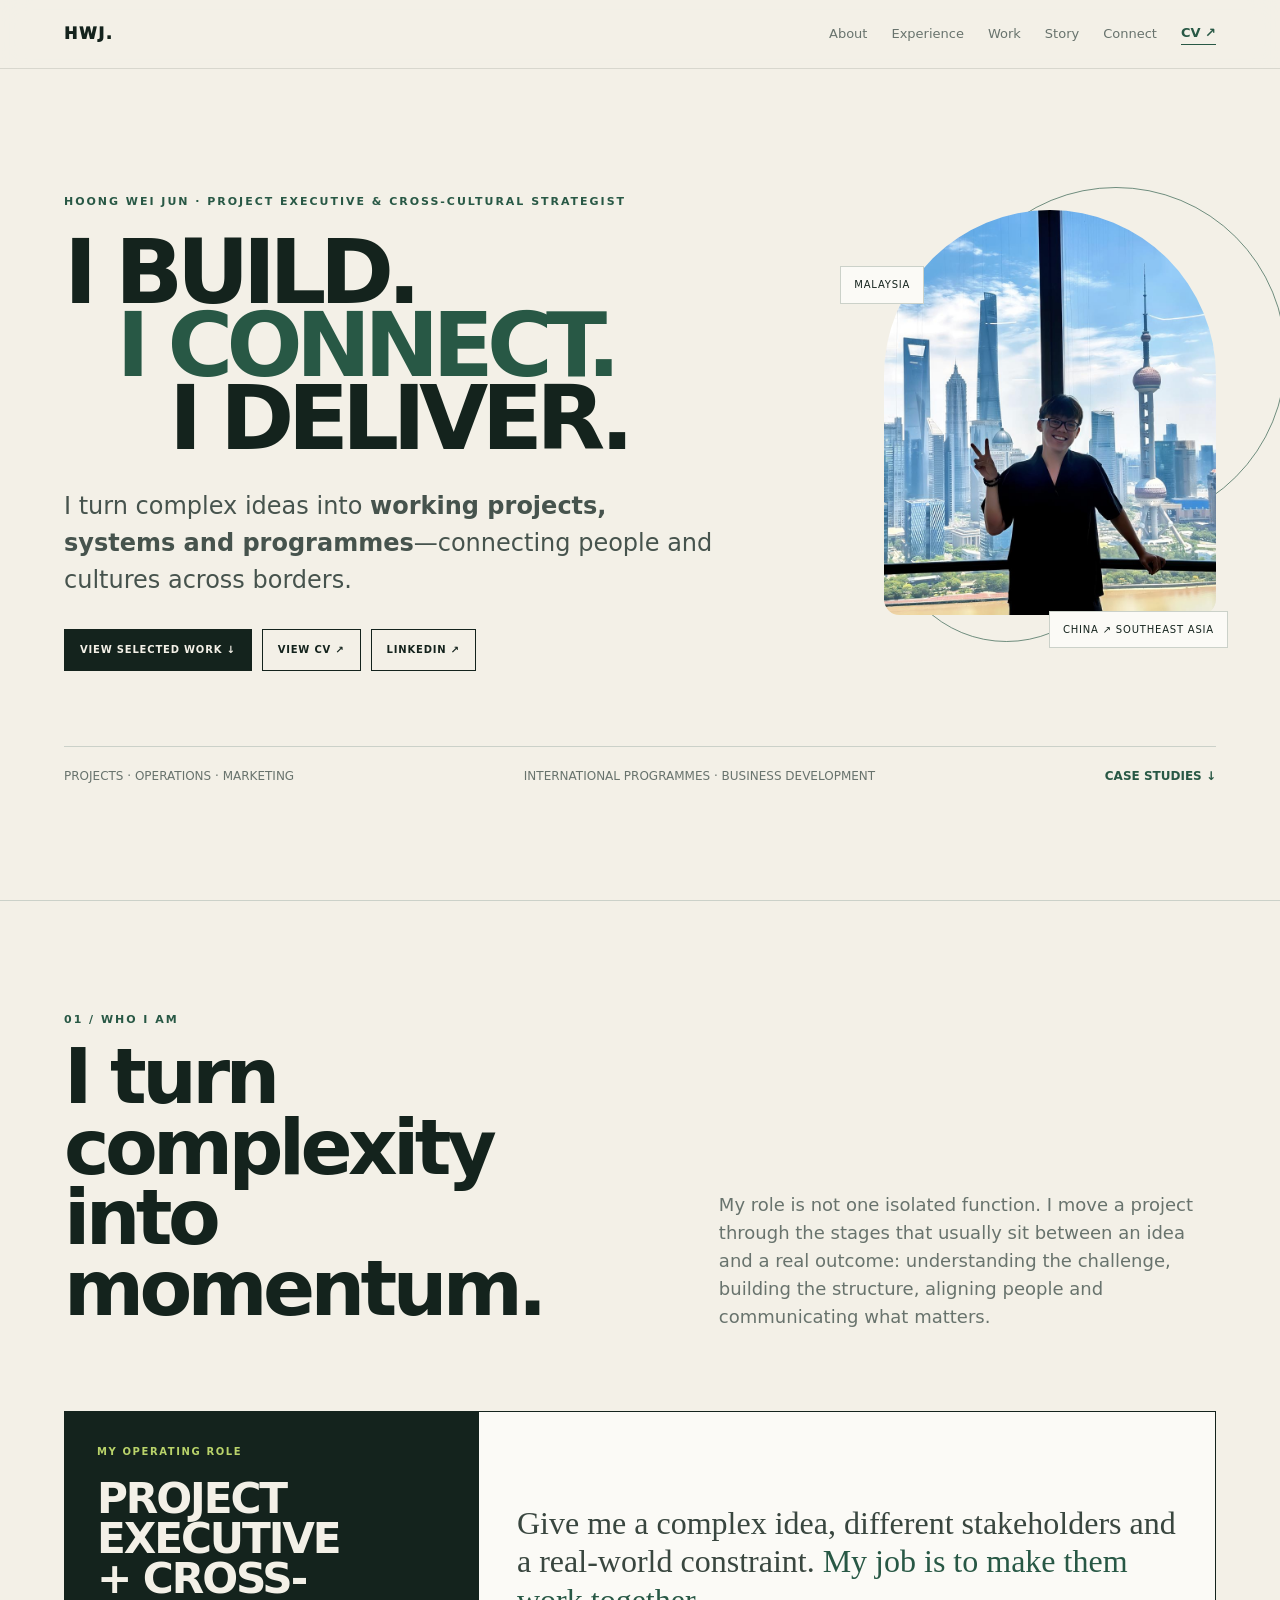
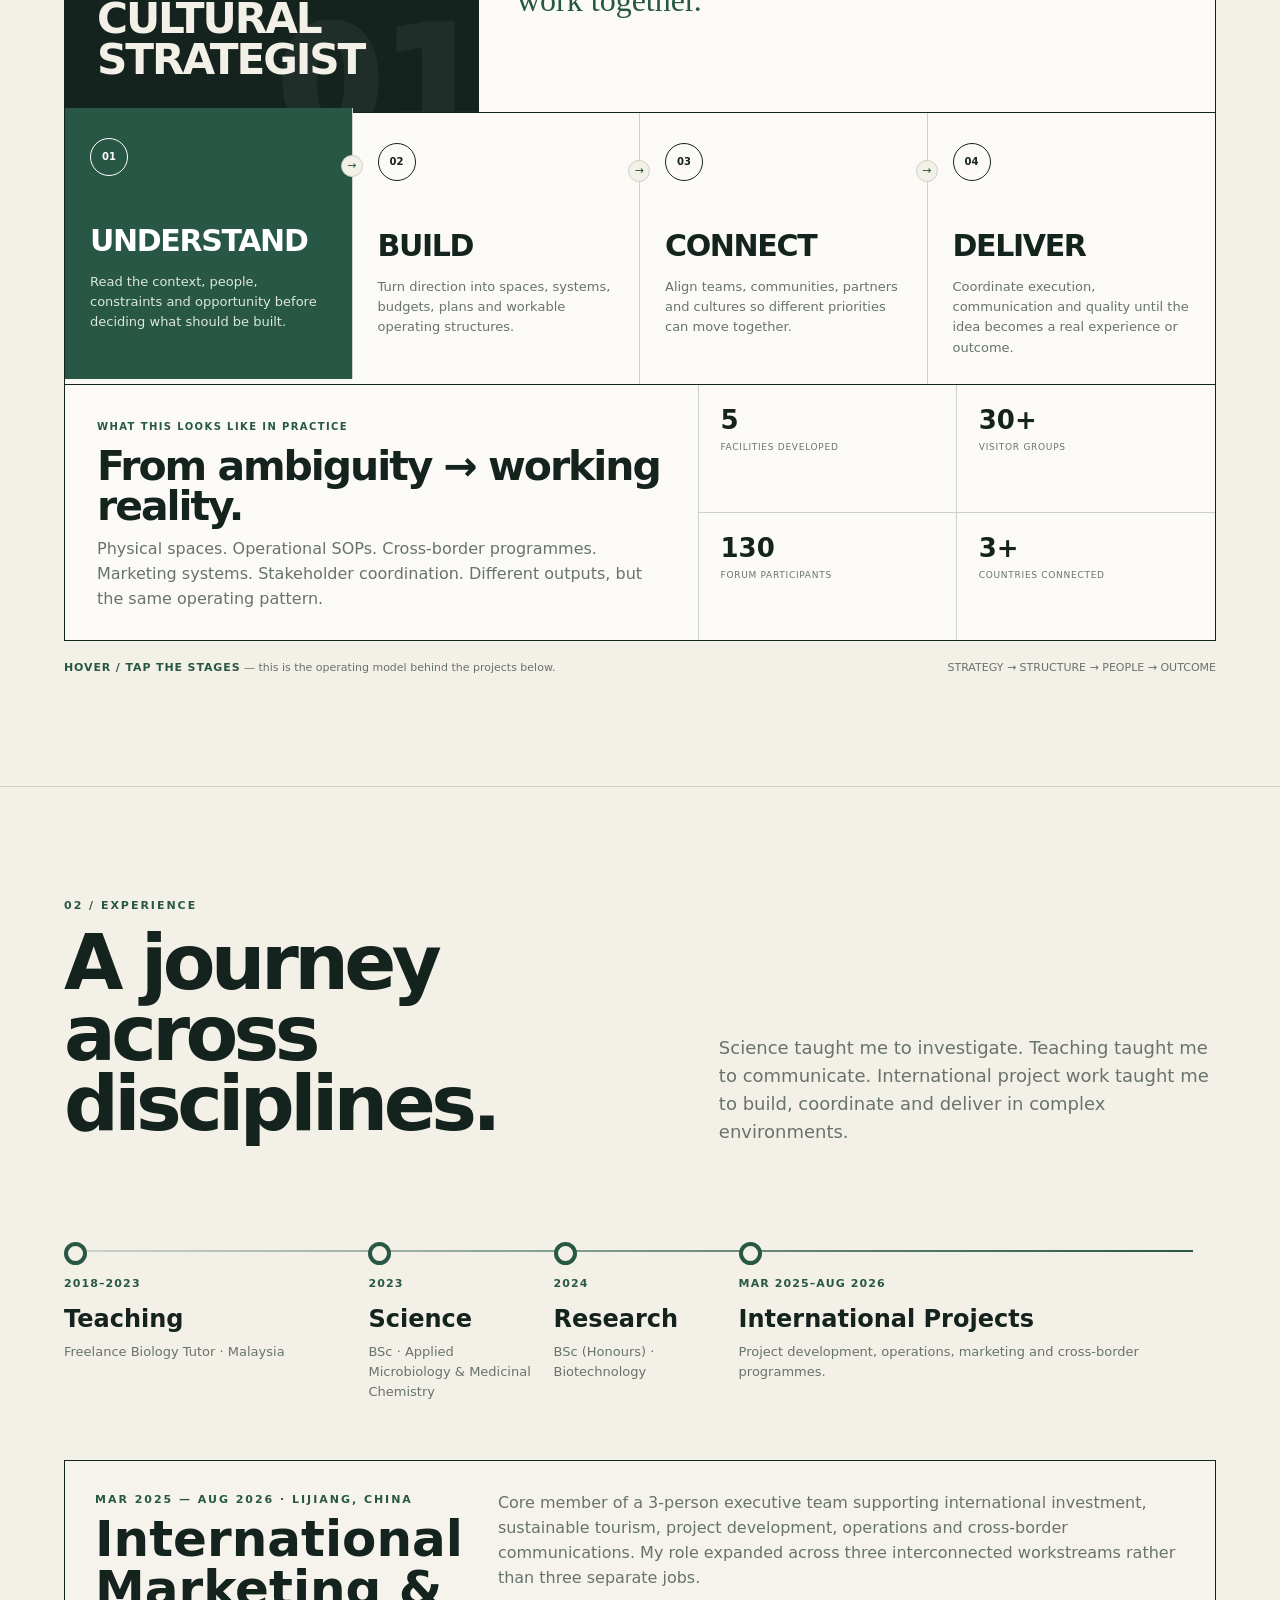
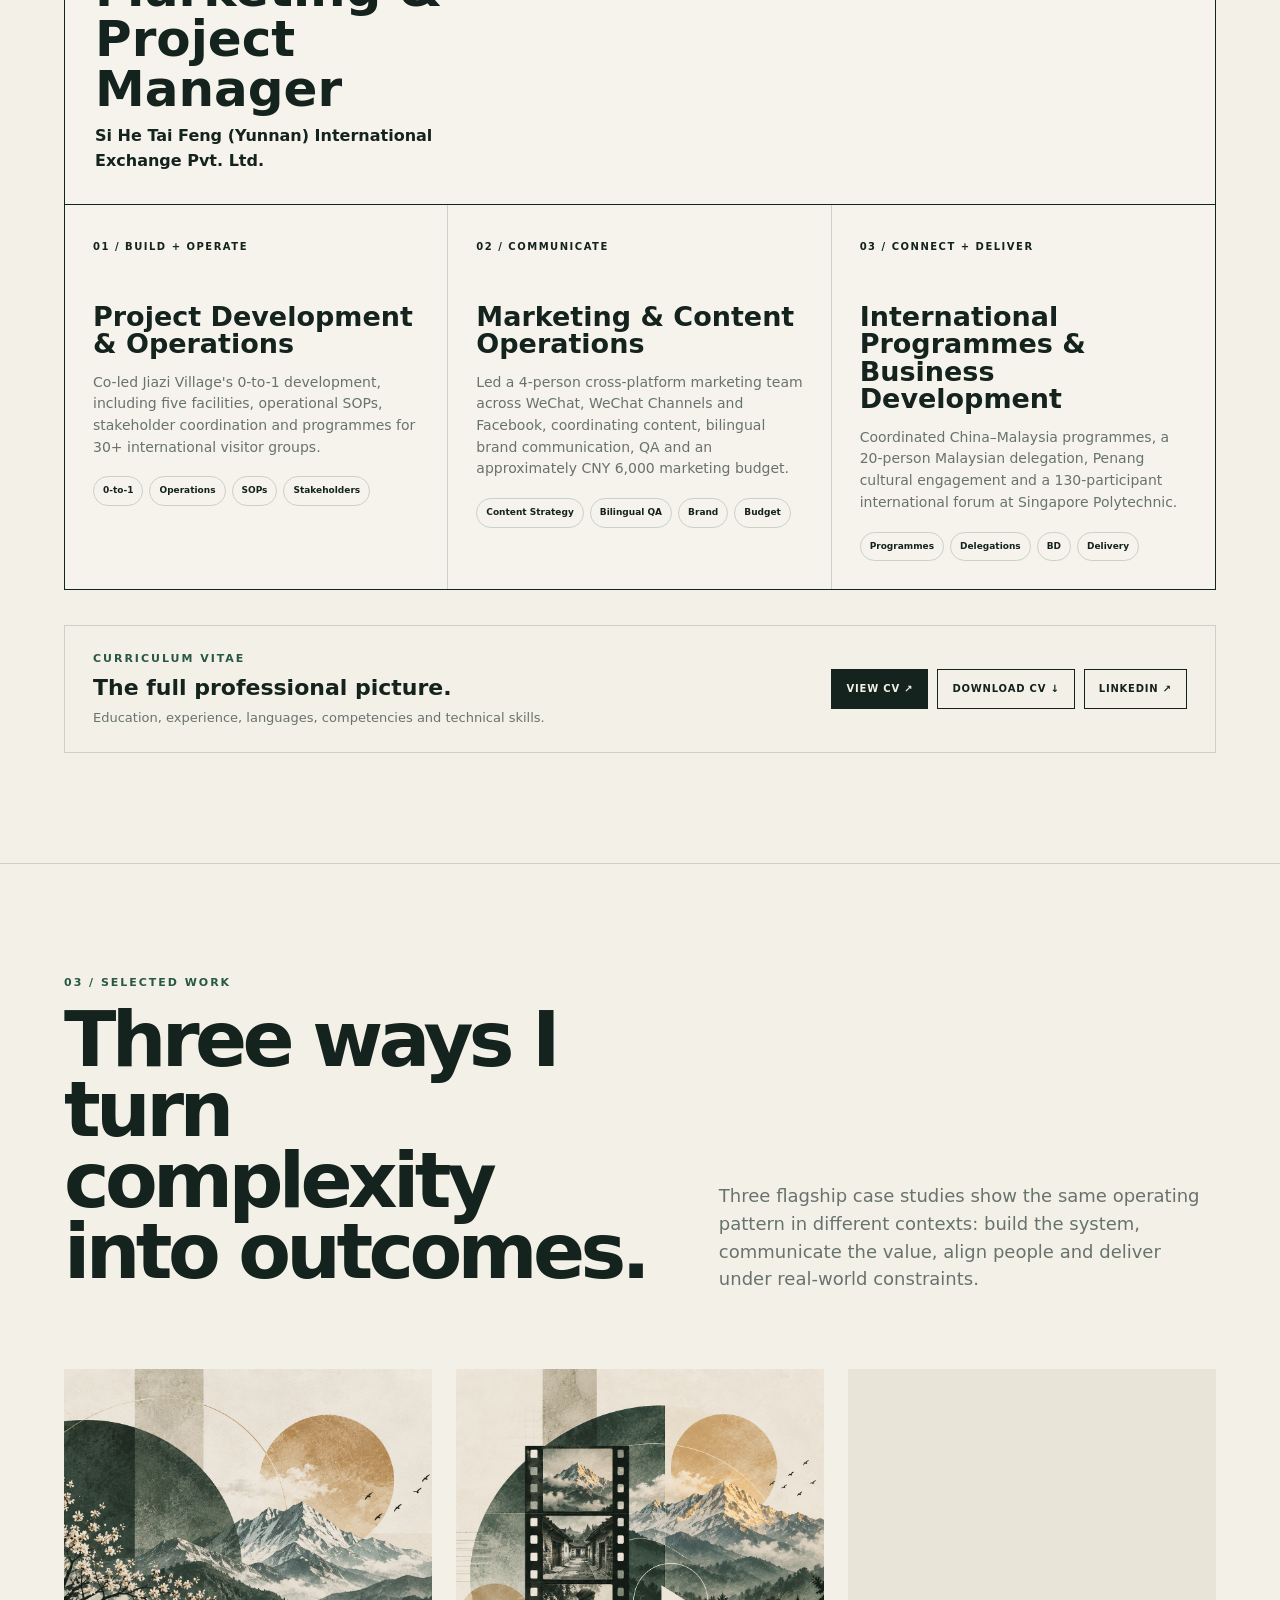
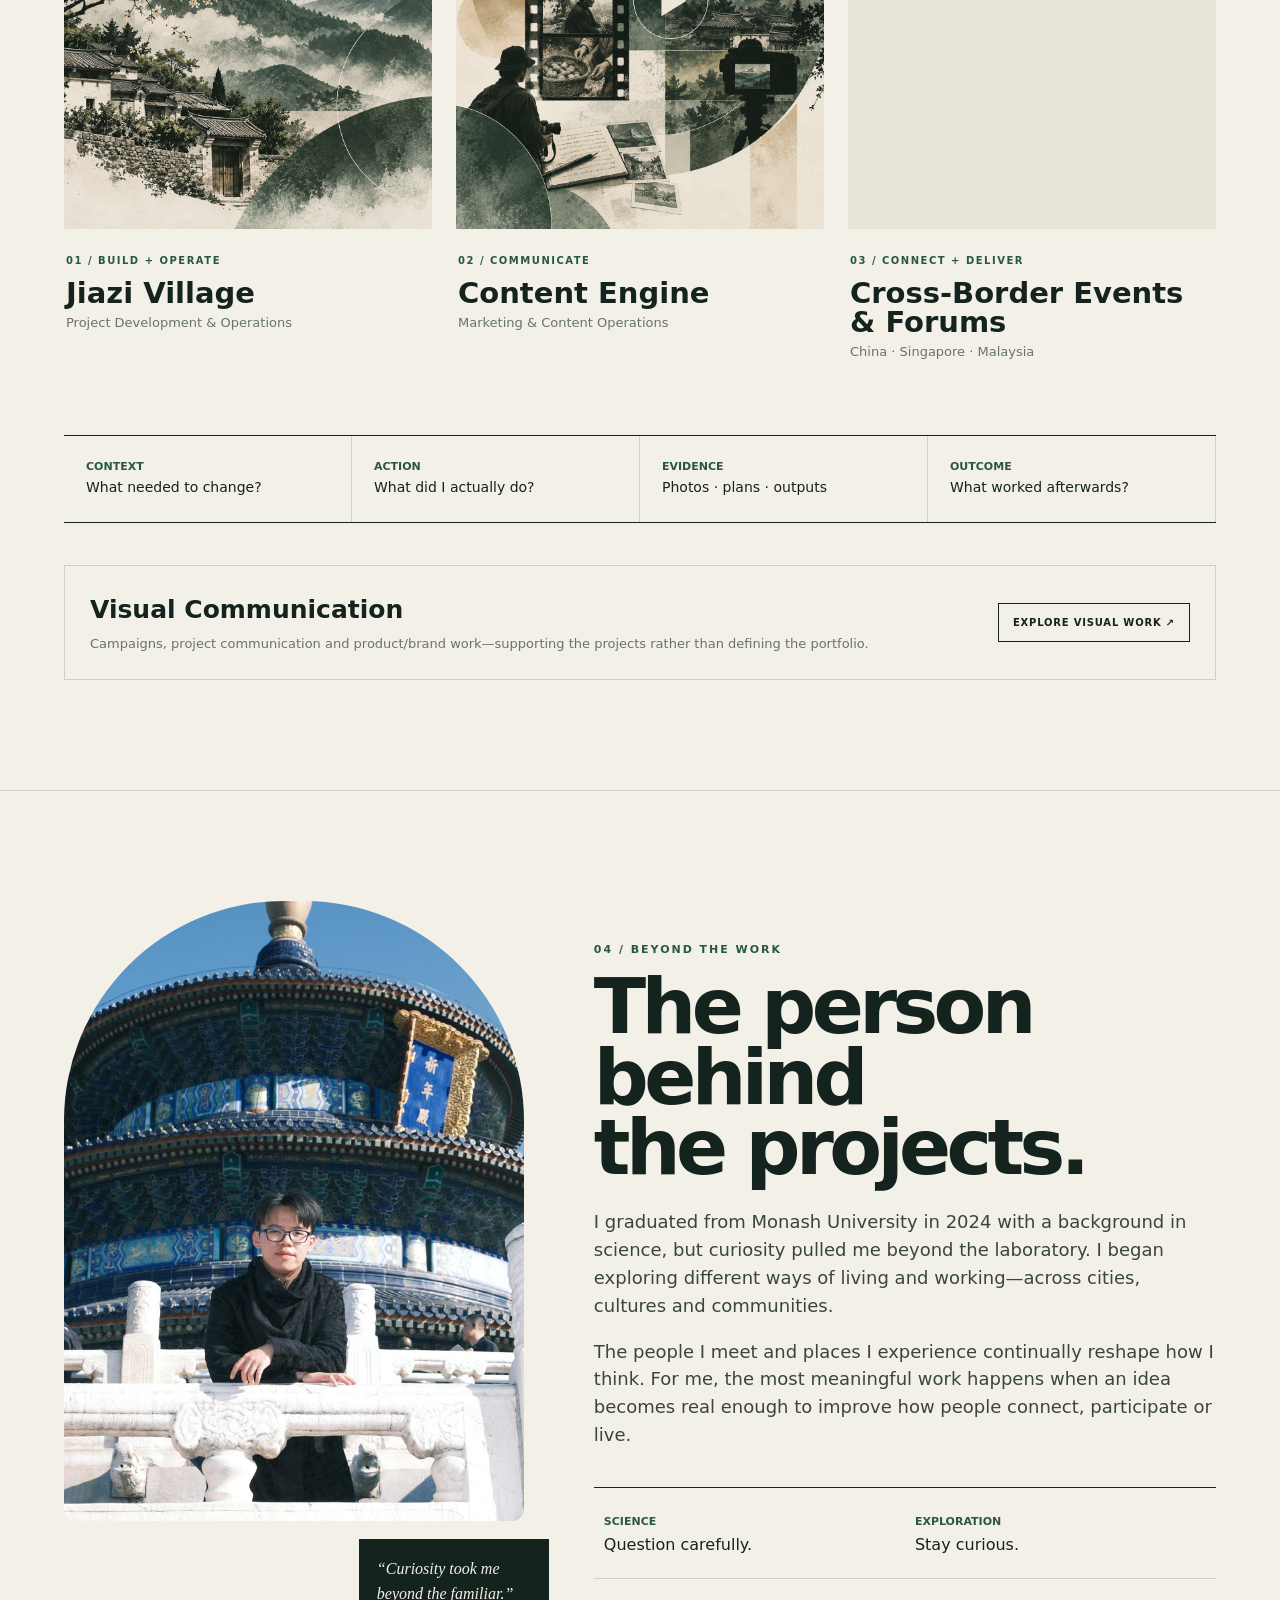
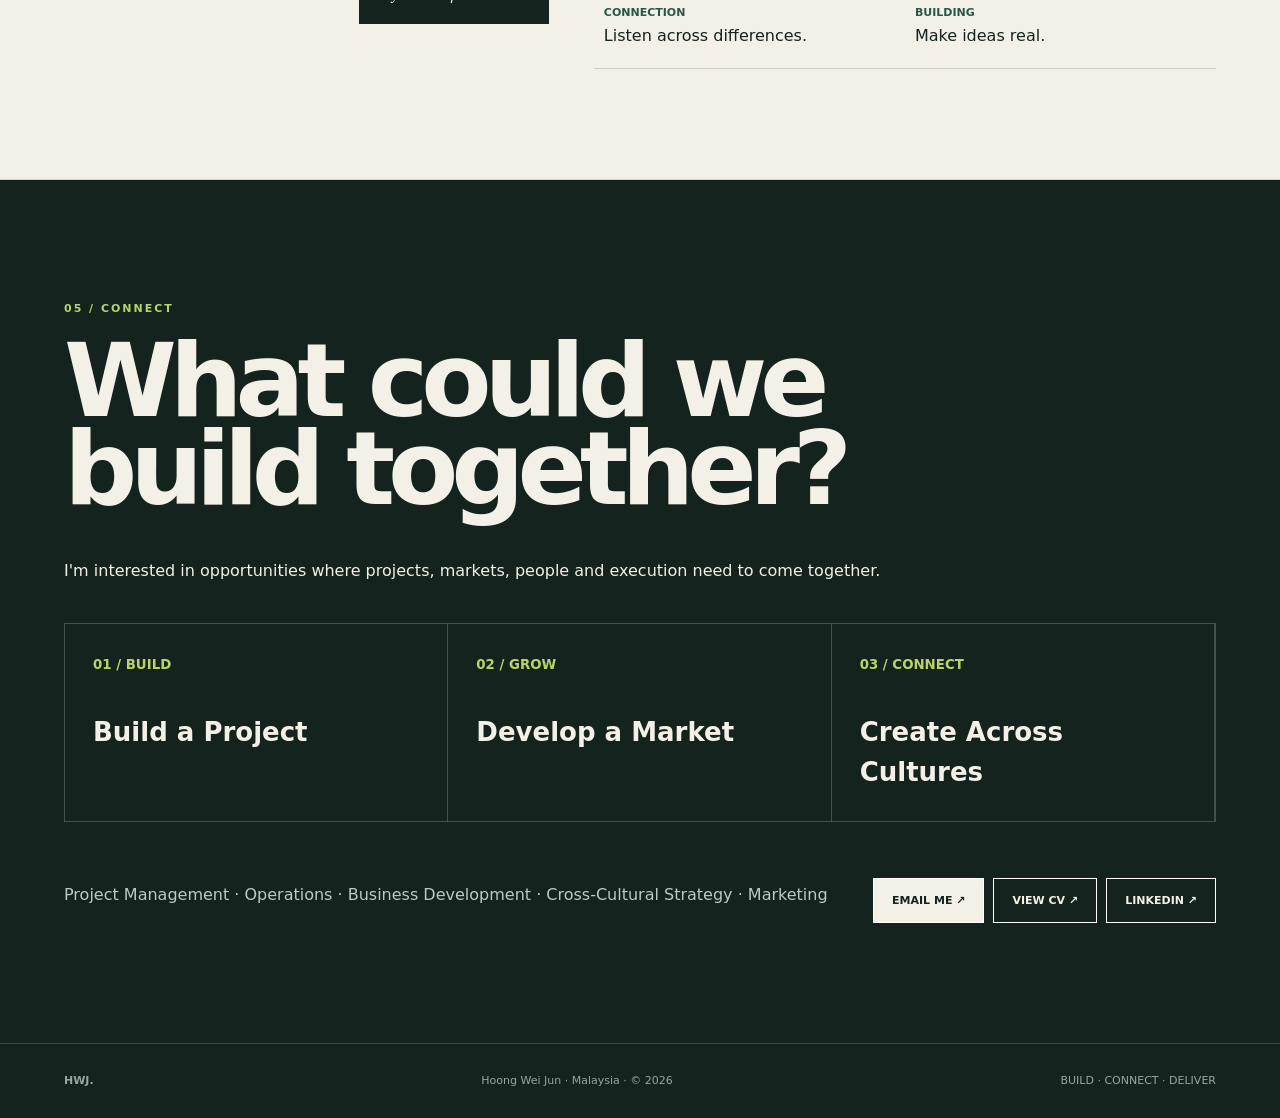
==== commit ab1eec90: "Pass 4: polish SEO, accessibility and performance" ====
--- a/index.html
+++ b/index.html
@@ -1 +1 @@
-<!doctype html><html lang="en"><head><meta charset="utf-8"><meta name="viewport" content="width=device-width,initial-scale=1"><title>Hoong Wei Jun — Build · Connect · Deliver</title><meta name="description" content="Hoong Wei Jun — Project Executive & Cross-Cultural Strategist. Projects, operations, marketing and international programmes across borders."><style>:root{--ink:#14231d;--muted:#68736d;--paper:#f3f0e7;--card:#fbfaf6;--green:#285845;--lime:#b9d36a;--line:#cbd1c9;--orange:#d96c42}*{box-sizing:border-box}html{scroll-behavior:smooth}body{margin:0;background:var(--paper);color:var(--ink);font-family:Inter,system-ui,sans-serif;line-height:1.55;overflow-x:hidden}a{color:inherit}.wrap{width:min(1180px,90vw);margin:auto}.eyebrow{font-size:11px;font-weight:900;letter-spacing:.18em;text-transform:uppercase;color:var(--green)}nav{position:fixed;z-index:30;inset:0 0 auto;background:rgba(243,240,231,.86);backdrop-filter:blur(14px);border-bottom:1px solid rgba(20,35,29,.12)}nav .wrap{height:68px;display:flex;align-items:center;justify-content:space-between}.brand{font-weight:950;letter-spacing:.1em;text-decoration:none}.links{display:flex;gap:24px;font-size:13px;align-items:center}.links a{text-decoration:none;color:var(--muted)}.links .nav-cv{color:var(--green);font-weight:900;border-bottom:1px solid var(--green)}section{padding:110px 0;border-top:1px solid var(--line)}.section-title{font-size:clamp(46px,6vw,80px);line-height:.92;letter-spacing:-.06em;margin:14px 0 24px}.section-intro{font-size:18px;color:var(--muted);max-width:690px}.hero{min-height:100vh;padding:120px 0 52px;display:flex;align-items:center}.hero-grid{display:grid;grid-template-columns:1.35fr .65fr;gap:42px;align-items:center}.hero h1{font-size:clamp(58px,7vw,102px);line-height:.82;letter-spacing:-.075em;margin:25px 0 32px}.hero h1 span{display:block;white-space:nowrap}.hero h1 .connect{margin-left:7%;color:var(--green)}.hero h1 .deliver{margin-left:14%}.intro{font-size:clamp(18px,2vw,24px);max-width:650px;color:#46534d}.hero-actions{display:flex;flex-wrap:wrap;gap:10px;margin-top:30px}.hero-btn{display:inline-block;padding:12px 15px;border:1px solid var(--ink);text-decoration:none;font-size:10px;font-weight:900;letter-spacing:.08em}.hero-btn.primary{background:var(--ink);color:var(--paper)}.hero-btn:hover{background:var(--green);color:white;border-color:var(--green)}.hero-side{position:relative;height:500px}.portrait{position:absolute;right:0;top:28px;width:92%;height:405px;object-fit:cover;border-radius:190px 190px 18px 18px;filter:saturate(.88)}.orbit{position:absolute;border:1px solid var(--green);border-radius:50%;opacity:.65}.o1{width:340px;height:340px;right:-70px;top:5px}.o2{width:235px;height:235px;right:92px;top:225px}.node{position:absolute;width:12px;height:12px;border-radius:50%;background:var(--orange);box-shadow:0 0 0 7px var(--paper)}.n1{right:245px;top:80px}.n2{right:6px;top:292px}.location{position:absolute;background:var(--card);border:1px solid var(--line);padding:10px 13px;font-size:10px;letter-spacing:.08em;z-index:4}.loc1{left:-15px;top:84px}.loc2{right:-12px;bottom:34px}.hero-foot{grid-column:1/-1;margin-top:22px;border-top:1px solid var(--line);padding-top:20px;display:flex;justify-content:space-between;color:var(--muted);font-size:12px}.hero-foot a{font-weight:900;color:var(--green);text-decoration:none}.identity-head,.experience-head,.work-head{display:grid;grid-template-columns:1fr .85fr;gap:70px;align-items:end}.identity-stage{margin-top:62px;border:1px solid var(--ink);background:var(--card);position:relative;overflow:hidden}.identity-stage:before{content:"";position:absolute;width:620px;height:620px;border:1px solid rgba(40,88,69,.12);border-radius:50%;left:-310px;top:-310px}.identity-top{display:grid;grid-template-columns:.72fr 1.28fr;min-height:210px;border-bottom:1px solid var(--ink)}.identity-role{padding:32px;display:flex;flex-direction:column;justify-content:space-between;background:var(--ink);color:var(--paper);position:relative;overflow:hidden}.identity-role:after{content:"01";position:absolute;right:-5px;bottom:-48px;font-size:150px;font-weight:950;line-height:1;color:rgba(255,255,255,.05)}.identity-role small{font-size:10px;letter-spacing:.16em;color:var(--lime);font-weight:900}.identity-role h3{font-size:clamp(29px,3.3vw,48px);line-height:.95;letter-spacing:-.05em;margin:20px 0 0}.identity-thesis{padding:32px 38px;display:flex;align-items:center}.identity-thesis p{font-family:Georgia,serif;font-size:clamp(22px,2.5vw,34px);line-height:1.2;margin:0;color:#39463f}.identity-thesis em{font-style:normal;color:var(--green)}.operating-flow{display:grid;grid-template-columns:repeat(4,1fr);position:relative}.op{padding:30px 25px 26px;min-height:255px;border-right:1px solid var(--line);position:relative;cursor:pointer;transition:.35s;background:transparent}.op:last-child{border-right:0}.op:hover,.op.active{background:var(--green);color:white;transform:translateY(-5px)}.op-no{width:38px;height:38px;border:1px solid currentColor;border-radius:50%;display:grid;place-items:center;font-size:10px;font-weight:900;margin-bottom:42px}.op h3{font-size:30px;letter-spacing:-.045em;margin:0 0 8px}.op p{font-size:13px;color:var(--muted);margin:0}.op:hover p,.op.active p{color:#dce6df}.op-arrow{position:absolute;right:-11px;top:47px;width:22px;height:22px;border-radius:50%;background:var(--paper);border:1px solid var(--line);display:grid;place-items:center;z-index:3;font-size:11px;color:var(--green)}.op:last-child .op-arrow{display:none}.identity-result{display:grid;grid-template-columns:1.1fr .9fr;border-top:1px solid var(--ink)}.result-copy{padding:28px 32px}.result-copy small{font-size:10px;font-weight:900;letter-spacing:.14em;color:var(--green)}.result-copy h3{font-size:clamp(28px,3.2vw,45px);letter-spacing:-.05em;line-height:1;margin:8px 0 10px}.result-copy p{color:var(--muted);margin:0;max-width:610px}.result-proof{display:grid;grid-template-columns:1fr 1fr;border-left:1px solid var(--line)}.mini-proof{padding:22px;border-right:1px solid var(--line);border-bottom:1px solid var(--line)}.mini-proof:nth-child(2n){border-right:0}.mini-proof:nth-child(n+3){border-bottom:0}.mini-proof b{font-size:26px;display:block;line-height:1}.mini-proof span{font-size:9px;letter-spacing:.08em;color:var(--muted)}.identity-caption{display:flex;justify-content:space-between;gap:25px;margin-top:18px;font-size:11px;color:var(--muted)}.identity-caption b{color:var(--green);letter-spacing:.08em}.journey-track{margin-top:68px;position:relative;padding:38px 0 10px;display:grid;grid-template-columns:1.2fr .7fr .7fr 2fr;gap:18px}.journey-track:before{content:"";position:absolute;top:18px;left:2%;right:2%;height:2px;background:linear-gradient(90deg,var(--line),var(--green))}.era{position:relative}.era:before{content:"";position:absolute;width:15px;height:15px;border-radius:50%;background:var(--paper);border:4px solid var(--green);top:-28px}.era .year{font-size:11px;font-weight:900;color:var(--green);letter-spacing:.1em}.era h3{font-size:24px;margin:6px 0 4px}.era p{font-size:13px;color:var(--muted);margin:0}.career-chapter{margin-top:48px;border:1px solid var(--ink);background:rgba(255,255,255,.18)}.chapter-head{padding:30px;display:grid;grid-template-columns:.65fr 1.35fr;gap:35px;border-bottom:1px solid var(--ink)}.chapter-head h3{font-size:clamp(30px,4vw,50px);line-height:1;margin:6px 0 10px}.chapter-head p{color:var(--muted);margin:0}.streams{display:grid;grid-template-columns:repeat(3,1fr)}.stream{padding:28px;min-height:330px;border-right:1px solid var(--line);transition:.35s}.stream:last-child{border:0}.stream:hover{background:var(--green);color:white;transform:translateY(-6px)}.stream-no{font-size:10px;font-weight:900;letter-spacing:.15em}.stream h4{font-size:27px;line-height:1.02;margin:45px 0 12px}.stream p{font-size:14px;color:var(--muted)}.stream:hover p{color:#dce6df}.tags{display:flex;flex-wrap:wrap;gap:6px;margin-top:18px}.tags span{font-size:9px;font-weight:850;padding:7px 9px;border:1px solid var(--line);border-radius:999px}.cvbar{margin-top:35px;padding:24px 28px;border:1px solid var(--line);display:flex;justify-content:space-between;align-items:center;gap:20px}.cvbar h3{margin:3px 0;font-size:22px}.cvbar p{margin:0;color:var(--muted);font-size:13px}.cv-actions{display:flex;flex-wrap:wrap;gap:9px}.smallbtn{padding:11px 14px;border:1px solid var(--ink);font-size:10px;font-weight:900;letter-spacing:.08em;text-decoration:none}.smallbtn.primary{background:var(--ink);color:var(--paper)}.work-editorial{display:grid;grid-template-columns:repeat(3,1fr);gap:24px;margin-top:58px}.work-card{text-decoration:none}.work-art{aspect-ratio:4/5;overflow:hidden;background:#e9e4d8;position:relative}.work-art:after{content:"VIEW PROJECT";position:absolute;inset:auto 14px 14px;background:rgba(20,35,29,.88);color:white;padding:11px;font-size:9px;font-weight:900;letter-spacing:.12em;transform:translateY(65px);transition:.35s}.work-art img{width:100%;height:100%;object-fit:cover;transition:.6s}.work-card:hover img{transform:scale(1.045)}.work-card:hover .work-art:after{transform:none}.work-meta{padding:18px 2px}.work-index{font-size:10px;font-weight:900;letter-spacing:.15em;color:var(--green)}.work-card h3{font-size:29px;line-height:1;margin:7px 0 5px}.work-role{font-size:13px;margin:0;color:var(--muted)}.proof-line{margin-top:55px;display:grid;grid-template-columns:repeat(4,1fr);border-top:1px solid var(--ink);border-bottom:1px solid var(--ink)}.proof{padding:22px;border-right:1px solid var(--line)}.proof b{display:block;font-size:11px;color:var(--green)}.proof span{font-size:14px}.design-strip{margin-top:42px;padding:25px;border:1px solid var(--line);display:flex;justify-content:space-between;align-items:center;gap:25px}.design-strip h3{font-size:25px;margin:0}.design-strip p{margin:4px 0 0;color:var(--muted);font-size:13px}.about-layout{display:grid;grid-template-columns:.85fr 1.15fr;gap:70px}.about-visual{position:relative}.about-visual img{width:100%;height:620px;object-fit:cover;border-radius:220px 220px 12px 12px}.about-note{position:absolute;right:-25px;bottom:45px;background:var(--ink);color:var(--paper);padding:18px;width:190px;font-family:Georgia,serif;font-style:italic}.about-copy{padding-top:40px}.about-copy p{font-size:18px;color:#39463f}.values{display:grid;grid-template-columns:repeat(2,1fr);margin-top:38px;border-top:1px solid var(--ink)}.value{padding:20px 10px;border-bottom:1px solid var(--line)}.value b{font-size:11px;color:var(--green)}.value span{display:block}.contact{background:var(--ink);color:var(--paper);padding:120px 0}.contact .eyebrow{color:var(--lime)}.contact h2{font-size:clamp(54px,8vw,108px);line-height:.86;letter-spacing:-.07em;margin:20px 0 45px}.contact-grid{display:grid;grid-template-columns:repeat(3,1fr);border:1px solid #435149;margin-top:40px}.contact-path{padding:28px;text-decoration:none;border-right:1px solid #435149;min-height:190px;transition:.3s}.contact-path:hover{background:var(--paper);color:var(--ink);transform:translateY(-7px)}.contact-path small{color:var(--lime);font-weight:900}.contact-path h3{font-size:26px;margin:35px 0 0}.contact-main{display:flex;justify-content:space-between;align-items:end;gap:25px;margin-top:45px}.contact-main p{color:#bfc8c2}.contact-actions{display:flex;flex-wrap:wrap;gap:9px;justify-content:flex-end}.btn{display:inline-block;padding:13px 18px;border:1px solid white;text-decoration:none;font-size:11px;font-weight:900}.btn.primary{background:var(--paper);color:var(--ink)}footer{background:var(--ink);color:#99a69f;border-top:1px solid #394740;padding:28px 0}.foot{display:flex;justify-content:space-between;font-size:11px}.reveal{opacity:0;transform:translateY(22px);transition:.75s}.reveal.in{opacity:1;transform:none}@media(max-width:1000px){.identity-head,.experience-head,.work-head{grid-template-columns:1fr;gap:18px}.work-editorial{grid-template-columns:repeat(2,1fr)}.streams{grid-template-columns:1fr}.stream{border-right:0;border-bottom:1px solid var(--line);min-height:0}.chapter-head{grid-template-columns:1fr}.journey-track{grid-template-columns:repeat(2,1fr)}.journey-track:before{display:none}.identity-top,.identity-result{grid-template-columns:1fr}.result-proof{border-left:0;border-top:1px solid var(--line)}}@media(max-width:820px){.hero-grid,.about-layout{grid-template-columns:1fr}.hero h1 span{white-space:normal}.hero-side{height:390px}.operating-flow{grid-template-columns:1fr 1fr}.op{border-bottom:1px solid var(--line)}.op:nth-child(2){border-right:0}.op-arrow{display:none}.contact-grid{grid-template-columns:1fr}.contact-path{border-right:0;border-bottom:1px solid #435149}.cvbar,.contact-main{flex-direction:column;align-items:flex-start}.contact-actions{justify-content:flex-start}}@media(max-width:540px){.wrap{width:92vw}section{padding:82px 0}.links{gap:10px;font-size:12px}.links a:first-child,.links a:nth-child(4){display:none}.hero h1{font-size:17vw}.hero-foot{flex-direction:column;gap:7px}.operating-flow,.result-proof,.journey-track,.work-editorial,.values{grid-template-columns:1fr}.op{border-right:0}.identity-caption,.foot{flex-direction:column}.cv-actions,.hero-actions,.contact-actions{flex-direction:column;align-items:stretch}.hero-btn,.smallbtn,.btn{text-align:center}.about-visual img{height:500px}}</style></head><body><nav><div class="wrap"><a class="brand" href="#top">HWJ.</a><div class="links"><a href="#identity">About</a><a href="#experience">Experience</a><a href="#work">Work</a><a href="#personal">Story</a><a href="#contact">Connect</a><a class="nav-cv" href="assets/Hoong_Wei_Jun_Master_CV.pdf" target="_blank" rel="noopener">CV ↗</a></div></div></nav><header class="hero" id="top"><div class="wrap hero-grid"><div class="hero-copy reveal"><div class="eyebrow">Hoong Wei Jun · Project Executive & Cross-Cultural Strategist</div><h1><span>I BUILD.</span><span class="connect">I CONNECT.</span><span class="deliver">I DELIVER.</span></h1><p class="intro">I turn complex ideas into <b>working projects, systems and programmes</b>—connecting people and cultures across borders.</p><div class="hero-actions"><a class="hero-btn primary" href="#work">VIEW SELECTED WORK ↓</a><a class="hero-btn" href="assets/Hoong_Wei_Jun_Master_CV.pdf" target="_blank" rel="noopener">VIEW CV ↗</a><a class="hero-btn" href="https://www.linkedin.com/in/hoong-w-80995b119/" target="_blank" rel="noopener">LINKEDIN ↗</a></div></div><div class="hero-side reveal"><div class="orbit o1"></div><div class="orbit o2"></div><i class="node n1"></i><i class="node n2"></i><img class="portrait" src="assets/images/about%20me/about-me%2002.jpeg" alt="Hoong Wei Jun"><div class="location loc1">MALAYSIA</div><div class="location loc2">CHINA ↗ SOUTHEAST ASIA</div></div><div class="hero-foot"><span>PROJECTS · OPERATIONS · MARKETING</span><span>INTERNATIONAL PROGRAMMES · BUSINESS DEVELOPMENT</span><a href="#work">CASE STUDIES ↓</a></div></div></header><section id="identity"><div class="wrap"><div class="identity-head reveal"><div><div class="eyebrow">01 / Who I Am</div><h2 class="section-title">I turn complexity<br>into momentum.</h2></div><p class="section-intro">My role is not one isolated function. I move a project through the stages that usually sit between an idea and a real outcome: understanding the challenge, building the structure, aligning people and communicating what matters.</p></div><div class="identity-stage reveal"><div class="identity-top"><div class="identity-role"><small>MY OPERATING ROLE</small><h3>PROJECT EXECUTIVE<br>+ CROSS-CULTURAL<br>STRATEGIST</h3></div><div class="identity-thesis"><p>Give me a complex idea, different stakeholders and a real-world constraint. <em>My job is to make them work together.</em></p></div></div><div class="operating-flow" id="operatingFlow"><div class="op active"><span class="op-no">01</span><h3>UNDERSTAND</h3><p>Read the context, people, constraints and opportunity before deciding what should be built.</p><span class="op-arrow">→</span></div><div class="op"><span class="op-no">02</span><h3>BUILD</h3><p>Turn direction into spaces, systems, budgets, plans and workable operating structures.</p><span class="op-arrow">→</span></div><div class="op"><span class="op-no">03</span><h3>CONNECT</h3><p>Align teams, communities, partners and cultures so different priorities can move together.</p><span class="op-arrow">→</span></div><div class="op"><span class="op-no">04</span><h3>DELIVER</h3><p>Coordinate execution, communication and quality until the idea becomes a real experience or outcome.</p></div></div><div class="identity-result"><div class="result-copy"><small>WHAT THIS LOOKS LIKE IN PRACTICE</small><h3>From ambiguity → working reality.</h3><p>Physical spaces. Operational SOPs. Cross-border programmes. Marketing systems. Stakeholder coordination. Different outputs, but the same operating pattern.</p></div><div class="result-proof"><div class="mini-proof"><b>5</b><span>FACILITIES DEVELOPED</span></div><div class="mini-proof"><b>30+</b><span>VISITOR GROUPS</span></div><div class="mini-proof"><b>130</b><span>FORUM PARTICIPANTS</span></div><div class="mini-proof"><b>3+</b><span>COUNTRIES CONNECTED</span></div></div></div></div><div class="identity-caption reveal"><span><b>HOVER / TAP THE STAGES</b> — this is the operating model behind the projects below.</span><span>STRATEGY → STRUCTURE → PEOPLE → OUTCOME</span></div></div></section><section id="experience"><div class="wrap"><div class="experience-head reveal"><div><div class="eyebrow">02 / Experience</div><h2 class="section-title">A journey across<br>disciplines.</h2></div><p class="section-intro">Science taught me to investigate. Teaching taught me to communicate. International project work taught me to build, coordinate and deliver in complex environments.</p></div><div class="journey-track reveal"><div class="era"><span class="year">2018–2023</span><h3>Teaching</h3><p>Freelance Biology Tutor · Malaysia</p></div><div class="era"><span class="year">2023</span><h3>Science</h3><p>BSc · Applied Microbiology & Medicinal Chemistry</p></div><div class="era"><span class="year">2024</span><h3>Research</h3><p>BSc (Honours) · Biotechnology</p></div><div class="era"><span class="year">MAR 2025–AUG 2026</span><h3>International Projects</h3><p>Project development, operations, marketing and cross-border programmes.</p></div></div><div class="career-chapter reveal"><div class="chapter-head"><div><div class="eyebrow">Mar 2025 — Aug 2026 · Lijiang, China</div><h3>International Marketing & Project Manager</h3><b>Si He Tai Feng (Yunnan) International Exchange Pvt. Ltd.</b></div><p>Core member of a 3-person executive team supporting international investment, sustainable tourism, project development, operations and cross-border communications. My role expanded across three interconnected workstreams rather than three separate jobs.</p></div><div class="streams"><div class="stream"><span class="stream-no">01 / BUILD + OPERATE</span><h4>Project Development & Operations</h4><p>Co-led Jiazi Village's 0-to-1 development, including five facilities, operational SOPs, stakeholder coordination and programmes for 30+ international visitor groups.</p><div class="tags"><span>0-to-1</span><span>Operations</span><span>SOPs</span><span>Stakeholders</span></div></div><div class="stream"><span class="stream-no">02 / COMMUNICATE</span><h4>Marketing & Content Operations</h4><p>Led a 4-person cross-platform marketing team across WeChat, WeChat Channels and Facebook, coordinating content, bilingual brand communication, QA and an approximately CNY 6,000 marketing budget.</p><div class="tags"><span>Content Strategy</span><span>Bilingual QA</span><span>Brand</span><span>Budget</span></div></div><div class="stream"><span class="stream-no">03 / CONNECT + DELIVER</span><h4>International Programmes & Business Development</h4><p>Coordinated China–Malaysia programmes, a 20-person Malaysian delegation, Penang cultural engagement and a 130-participant international forum at Singapore Polytechnic.</p><div class="tags"><span>Programmes</span><span>Delegations</span><span>BD</span><span>Delivery</span></div></div></div></div><div class="cvbar reveal"><div><div class="eyebrow">Curriculum Vitae</div><h3>The full professional picture.</h3><p>Education, experience, languages, competencies and technical skills.</p></div><div class="cv-actions"><a class="smallbtn primary" href="assets/Hoong_Wei_Jun_Master_CV.pdf" target="_blank" rel="noopener">VIEW CV ↗</a><a class="smallbtn" href="assets/Hoong_Wei_Jun_Master_CV.pdf" download>DOWNLOAD CV ↓</a><a class="smallbtn" href="https://www.linkedin.com/in/hoong-w-80995b119/" target="_blank" rel="noopener">LINKEDIN ↗</a></div></div></div></section><section id="work"><div class="wrap"><div class="work-head reveal"><div><div class="eyebrow">03 / Selected Work</div><h2 class="section-title">Three ways I turn<br>complexity into outcomes.</h2></div><p class="section-intro">Three flagship case studies show the same operating pattern in different contexts: build the system, communicate the value, align people and deliver under real-world constraints.</p></div><div class="work-editorial"><a class="work-card reveal" href="projects/jiazi-village.html"><div class="work-art"><img src="assets/images/artistic_materials/jiazi-artwork_project_development.png" loading="lazy" alt="Jiazi Village project development artwork"></div><div class="work-meta"><span class="work-index">01 / BUILD + OPERATE</span><h3>Jiazi Village</h3><p class="work-role">Project Development & Operations</p></div></a><a class="work-card reveal" href="projects/jiazi-marketing.html"><div class="work-art"><img src="assets/images/artistic_materials/jiazi_artwork_content.png" loading="lazy" alt="Jiazi Village content operations artwork"></div><div class="work-meta"><span class="work-index">02 / COMMUNICATE</span><h3>Content Engine</h3><p class="work-role">Marketing & Content Operations</p></div></a><a class="work-card reveal" href="projects/hanwang-forum.html"><div class="work-art"><img src="assets/images/artistic_materials/jiazi_artwork_international_programme.png" loading="lazy" alt="Cross-border events and international programmes artwork"></div><div class="work-meta"><span class="work-index">03 / CONNECT + DELIVER</span><h3>Cross-Border Events & Forums</h3><p class="work-role">China · Singapore · Malaysia</p></div></a></div><div class="proof-line reveal"><div class="proof"><b>CONTEXT</b><span>What needed to change?</span></div><div class="proof"><b>ACTION</b><span>What did I actually do?</span></div><div class="proof"><b>EVIDENCE</b><span>Photos · plans · outputs</span></div><div class="proof"><b>OUTCOME</b><span>What worked afterwards?</span></div></div><div class="design-strip reveal"><div><h3>Visual Communication</h3><p>Campaigns, project communication and product/brand work—supporting the projects rather than defining the portfolio.</p></div><a class="smallbtn" href="projects/designs.html">EXPLORE VISUAL WORK ↗</a></div></div></section><section id="personal"><div class="wrap about-layout"><div class="about-visual reveal"><img src="assets/images/about%20me/about-me%2005.jpeg" alt="Wei Jun exploring culture and place"><div class="about-note">“Curiosity took me beyond the familiar.”</div></div><div class="about-copy reveal"><div class="eyebrow">04 / Beyond the Work</div><h2 class="section-title">The person behind<br>the projects.</h2><p>I graduated from Monash University in 2024 with a background in science, but curiosity pulled me beyond the laboratory. I began exploring different ways of living and working—across cities, cultures and communities.</p><p>The people I meet and places I experience continually reshape how I think. For me, the most meaningful work happens when an idea becomes real enough to improve how people connect, participate or live.</p><div class="values"><div class="value"><b>SCIENCE</b><span>Question carefully.</span></div><div class="value"><b>EXPLORATION</b><span>Stay curious.</span></div><div class="value"><b>CONNECTION</b><span>Listen across differences.</span></div><div class="value"><b>BUILDING</b><span>Make ideas real.</span></div></div></div></div></section><section id="contact" class="contact"><div class="wrap"><div class="reveal"><div class="eyebrow">05 / Connect</div><h2>What could we<br>build together?</h2><p>I'm interested in opportunities where projects, markets, people and execution need to come together.</p></div><div class="contact-grid reveal"><a class="contact-path" href="mailto:weijunhoong@gmail.com?subject=Project%20Opportunity"><small>01 / BUILD</small><h3>Build a Project</h3></a><a class="contact-path" href="mailto:weijunhoong@gmail.com?subject=Business%20Development%20Opportunity"><small>02 / GROW</small><h3>Develop a Market</h3></a><a class="contact-path" href="mailto:weijunhoong@gmail.com?subject=Cross-Cultural%20Collaboration"><small>03 / CONNECT</small><h3>Create Across Cultures</h3></a></div><div class="contact-main reveal"><p>Project Management · Operations · Business Development · Cross-Cultural Strategy · Marketing</p><div class="contact-actions"><a class="btn primary" href="mailto:weijunhoong@gmail.com">EMAIL ME ↗</a><a class="btn" href="assets/Hoong_Wei_Jun_Master_CV.pdf" target="_blank" rel="noopener">VIEW CV ↗</a><a class="btn" href="https://www.linkedin.com/in/hoong-w-80995b119/" target="_blank" rel="noopener">LINKEDIN ↗</a></div></div></div></section><footer><div class="wrap foot"><b>HWJ.</b><span>Hoong Wei Jun · Malaysia · © 2026</span><span>BUILD · CONNECT · DELIVER</span></div></footer><script>const io=new IntersectionObserver(es=>es.forEach(e=>{if(e.isIntersecting)e.target.classList.add('in')}),{threshold:.1});document.querySelectorAll('.reveal').forEach(el=>io.observe(el));document.querySelectorAll('.op').forEach(op=>{op.addEventListener('mouseenter',()=>{document.querySelectorAll('.op').forEach(x=>x.classList.remove('active'));op.classList.add('active')});op.addEventListener('click',()=>{document.querySelectorAll('.op').forEach(x=>x.classList.remove('active'));op.classList.add('active')})});</script></body></html>+<!doctype html><html lang="en"><head><meta charset="utf-8"><meta name="viewport" content="width=device-width,initial-scale=1"><title>Hoong Wei Jun — Build · Connect · Deliver</title><meta name="description" content="Hoong Wei Jun — Project Executive & Cross-Cultural Strategist. Projects, operations, marketing and international programmes across borders."><link rel="canonical" href="https://weijun-20010711.github.io/"><link rel="icon" href="assets/favicon.svg" type="image/svg+xml"><meta name="theme-color" content="#14231d"><meta property="og:type" content="website"><meta property="og:title" content="Hoong Wei Jun — Build · Connect · Deliver"><meta property="og:description" content="Project Executive & Cross-Cultural Strategist working across projects, operations, marketing and international programmes."><meta property="og:url" content="https://weijun-20010711.github.io/"><meta property="og:image" content="https://weijun-20010711.github.io/assets/images/artistic_materials/jiazi-artwork_project_development.png"><meta name="twitter:card" content="summary_large_image"><meta name="twitter:title" content="Hoong Wei Jun — Build · Connect · Deliver"><meta name="twitter:description" content="Project Executive & Cross-Cultural Strategist working across projects, operations, marketing and international programmes."><meta name="twitter:image" content="https://weijun-20010711.github.io/assets/images/artistic_materials/jiazi-artwork_project_development.png"><script type="application/ld+json">{"@context":"https://schema.org","@type":"Person","name":"Hoong Wei Jun","url":"https://weijun-20010711.github.io/","jobTitle":"Project Executive & Cross-Cultural Strategist","sameAs":["https://www.linkedin.com/in/hoong-w-80995b119/"]}</script><style>:root{--ink:#14231d;--muted:#68736d;--paper:#f3f0e7;--card:#fbfaf6;--green:#285845;--lime:#b9d36a;--line:#cbd1c9;--orange:#d96c42}*{box-sizing:border-box}html{scroll-behavior:smooth}body{margin:0;background:var(--paper);color:var(--ink);font-family:Inter,system-ui,sans-serif;line-height:1.55;overflow-x:hidden}a{color:inherit}.wrap{width:min(1180px,90vw);margin:auto}.eyebrow{font-size:11px;font-weight:900;letter-spacing:.18em;text-transform:uppercase;color:var(--green)}a:focus-visible,.op:focus-visible{outline:3px solid var(--orange);outline-offset:4px}nav{position:fixed;z-index:30;inset:0 0 auto;background:rgba(243,240,231,.86);backdrop-filter:blur(14px);border-bottom:1px solid rgba(20,35,29,.12)}nav .wrap{height:68px;display:flex;align-items:center;justify-content:space-between}.brand{font-weight:950;letter-spacing:.1em;text-decoration:none}.links{display:flex;gap:24px;font-size:13px;align-items:center}.links a{text-decoration:none;color:var(--muted)}.links .nav-cv{color:var(--green);font-weight:900;border-bottom:1px solid var(--green)}section{padding:110px 0;border-top:1px solid var(--line)}.section-title{font-size:clamp(46px,6vw,80px);line-height:.92;letter-spacing:-.06em;margin:14px 0 24px}.section-intro{font-size:18px;color:var(--muted);max-width:690px}.hero{min-height:100vh;padding:120px 0 52px;display:flex;align-items:center}.hero-grid{display:grid;grid-template-columns:1.35fr .65fr;gap:42px;align-items:center}.hero h1{font-size:clamp(58px,7vw,102px);line-height:.82;letter-spacing:-.075em;margin:25px 0 32px}.hero h1 span{display:block;white-space:nowrap}.hero h1 .connect{margin-left:7%;color:var(--green)}.hero h1 .deliver{margin-left:14%}.intro{font-size:clamp(18px,2vw,24px);max-width:650px;color:#46534d}.hero-actions{display:flex;flex-wrap:wrap;gap:10px;margin-top:30px}.hero-btn{display:inline-block;padding:12px 15px;border:1px solid var(--ink);text-decoration:none;font-size:10px;font-weight:900;letter-spacing:.08em}.hero-btn.primary{background:var(--ink);color:var(--paper)}.hero-btn:hover{background:var(--green);color:white;border-color:var(--green)}.hero-side{position:relative;height:500px}.portrait{position:absolute;right:0;top:28px;width:92%;height:405px;object-fit:cover;border-radius:190px 190px 18px 18px;filter:saturate(.88)}.orbit{position:absolute;border:1px solid var(--green);border-radius:50%;opacity:.65}.o1{width:340px;height:340px;right:-70px;top:5px}.o2{width:235px;height:235px;right:92px;top:225px}.node{position:absolute;width:12px;height:12px;border-radius:50%;background:var(--orange);box-shadow:0 0 0 7px var(--paper)}.n1{right:245px;top:80px}.n2{right:6px;top:292px}.location{position:absolute;background:var(--card);border:1px solid var(--line);padding:10px 13px;font-size:10px;letter-spacing:.08em;z-index:4}.loc1{left:-15px;top:84px}.loc2{right:-12px;bottom:34px}.hero-foot{grid-column:1/-1;margin-top:22px;border-top:1px solid var(--line);padding-top:20px;display:flex;justify-content:space-between;color:var(--muted);font-size:12px}.hero-foot a{font-weight:900;color:var(--green);text-decoration:none}.identity-head,.experience-head,.work-head{display:grid;grid-template-columns:1fr .85fr;gap:70px;align-items:end}.identity-stage{margin-top:62px;border:1px solid var(--ink);background:var(--card);position:relative;overflow:hidden}.identity-stage:before{content:"";position:absolute;width:620px;height:620px;border:1px solid rgba(40,88,69,.12);border-radius:50%;left:-310px;top:-310px}.identity-top{display:grid;grid-template-columns:.72fr 1.28fr;min-height:210px;border-bottom:1px solid var(--ink)}.identity-role{padding:32px;display:flex;flex-direction:column;justify-content:space-between;background:var(--ink);color:var(--paper);position:relative;overflow:hidden}.identity-role:after{content:"01";position:absolute;right:-5px;bottom:-48px;font-size:150px;font-weight:950;line-height:1;color:rgba(255,255,255,.05)}.identity-role small{font-size:10px;letter-spacing:.16em;color:var(--lime);font-weight:900}.identity-role h3{font-size:clamp(29px,3.3vw,48px);line-height:.95;letter-spacing:-.05em;margin:20px 0 0}.identity-thesis{padding:32px 38px;display:flex;align-items:center}.identity-thesis p{font-family:Georgia,serif;font-size:clamp(22px,2.5vw,34px);line-height:1.2;margin:0;color:#39463f}.identity-thesis em{font-style:normal;color:var(--green)}.operating-flow{display:grid;grid-template-columns:repeat(4,1fr);position:relative}.op{padding:30px 25px 26px;min-height:255px;border-right:1px solid var(--line);position:relative;cursor:pointer;transition:.35s;background:transparent}.op:last-child{border-right:0}.op:hover,.op.active{background:var(--green);color:white;transform:translateY(-5px)}.op-no{width:38px;height:38px;border:1px solid currentColor;border-radius:50%;display:grid;place-items:center;font-size:10px;font-weight:900;margin-bottom:42px}.op h3{font-size:30px;letter-spacing:-.045em;margin:0 0 8px}.op p{font-size:13px;color:var(--muted);margin:0}.op:hover p,.op.active p{color:#dce6df}.op-arrow{position:absolute;right:-11px;top:47px;width:22px;height:22px;border-radius:50%;background:var(--paper);border:1px solid var(--line);display:grid;place-items:center;z-index:3;font-size:11px;color:var(--green)}.op:last-child .op-arrow{display:none}.identity-result{display:grid;grid-template-columns:1.1fr .9fr;border-top:1px solid var(--ink)}.result-copy{padding:28px 32px}.result-copy small{font-size:10px;font-weight:900;letter-spacing:.14em;color:var(--green)}.result-copy h3{font-size:clamp(28px,3.2vw,45px);letter-spacing:-.05em;line-height:1;margin:8px 0 10px}.result-copy p{color:var(--muted);margin:0;max-width:610px}.result-proof{display:grid;grid-template-columns:1fr 1fr;border-left:1px solid var(--line)}.mini-proof{padding:22px;border-right:1px solid var(--line);border-bottom:1px solid var(--line)}.mini-proof:nth-child(2n){border-right:0}.mini-proof:nth-child(n+3){border-bottom:0}.mini-proof b{font-size:26px;display:block;line-height:1}.mini-proof span{font-size:9px;letter-spacing:.08em;color:var(--muted)}.identity-caption{display:flex;justify-content:space-between;gap:25px;margin-top:18px;font-size:11px;color:var(--muted)}.identity-caption b{color:var(--green);letter-spacing:.08em}.journey-track{margin-top:68px;position:relative;padding:38px 0 10px;display:grid;grid-template-columns:1.2fr .7fr .7fr 2fr;gap:18px}.journey-track:before{content:"";position:absolute;top:18px;left:2%;right:2%;height:2px;background:linear-gradient(90deg,var(--line),var(--green))}.era{position:relative}.era:before{content:"";position:absolute;width:15px;height:15px;border-radius:50%;background:var(--paper);border:4px solid var(--green);top:-28px}.era .year{font-size:11px;font-weight:900;color:var(--green);letter-spacing:.1em}.era h3{font-size:24px;margin:6px 0 4px}.era p{font-size:13px;color:var(--muted);margin:0}.career-chapter{margin-top:48px;border:1px solid var(--ink);background:rgba(255,255,255,.18)}.chapter-head{padding:30px;display:grid;grid-template-columns:.65fr 1.35fr;gap:35px;border-bottom:1px solid var(--ink)}.chapter-head h3{font-size:clamp(30px,4vw,50px);line-height:1;margin:6px 0 10px}.chapter-head p{color:var(--muted);margin:0}.streams{display:grid;grid-template-columns:repeat(3,1fr)}.stream{padding:28px;min-height:330px;border-right:1px solid var(--line);transition:.35s}.stream:last-child{border:0}.stream:hover{background:var(--green);color:white;transform:translateY(-6px)}.stream-no{font-size:10px;font-weight:900;letter-spacing:.15em}.stream h4{font-size:27px;line-height:1.02;margin:45px 0 12px}.stream p{font-size:14px;color:var(--muted)}.stream:hover p{color:#dce6df}.tags{display:flex;flex-wrap:wrap;gap:6px;margin-top:18px}.tags span{font-size:9px;font-weight:850;padding:7px 9px;border:1px solid var(--line);border-radius:999px}.cvbar{margin-top:35px;padding:24px 28px;border:1px solid var(--line);display:flex;justify-content:space-between;align-items:center;gap:20px}.cvbar h3{margin:3px 0;font-size:22px}.cvbar p{margin:0;color:var(--muted);font-size:13px}.cv-actions{display:flex;flex-wrap:wrap;gap:9px}.smallbtn{padding:11px 14px;border:1px solid var(--ink);font-size:10px;font-weight:900;letter-spacing:.08em;text-decoration:none}.smallbtn.primary{background:var(--ink);color:var(--paper)}.work-editorial{display:grid;grid-template-columns:repeat(3,1fr);gap:24px;margin-top:58px}.work-card{text-decoration:none}.work-art{aspect-ratio:4/5;overflow:hidden;background:#e9e4d8;position:relative}.work-art:after{content:"VIEW PROJECT";position:absolute;inset:auto 14px 14px;background:rgba(20,35,29,.88);color:white;padding:11px;font-size:9px;font-weight:900;letter-spacing:.12em;transform:translateY(65px);transition:.35s}.work-art img{width:100%;height:100%;object-fit:cover;transition:.6s}.work-card:hover img{transform:scale(1.045)}.work-card:hover .work-art:after{transform:none}.work-meta{padding:18px 2px}.work-index{font-size:10px;font-weight:900;letter-spacing:.15em;color:var(--green)}.work-card h3{font-size:29px;line-height:1;margin:7px 0 5px}.work-role{font-size:13px;margin:0;color:var(--muted)}.proof-line{margin-top:55px;display:grid;grid-template-columns:repeat(4,1fr);border-top:1px solid var(--ink);border-bottom:1px solid var(--ink)}.proof{padding:22px;border-right:1px solid var(--line)}.proof b{display:block;font-size:11px;color:var(--green)}.proof span{font-size:14px}.design-strip{margin-top:42px;padding:25px;border:1px solid var(--line);display:flex;justify-content:space-between;align-items:center;gap:25px}.design-strip h3{font-size:25px;margin:0}.design-strip p{margin:4px 0 0;color:var(--muted);font-size:13px}.about-layout{display:grid;grid-template-columns:.85fr 1.15fr;gap:70px}.about-visual{position:relative}.about-visual img{width:100%;height:620px;object-fit:cover;border-radius:220px 220px 12px 12px}.about-note{position:absolute;right:-25px;bottom:45px;background:var(--ink);color:var(--paper);padding:18px;width:190px;font-family:Georgia,serif;font-style:italic}.about-copy{padding-top:40px}.about-copy p{font-size:18px;color:#39463f}.values{display:grid;grid-template-columns:repeat(2,1fr);margin-top:38px;border-top:1px solid var(--ink)}.value{padding:20px 10px;border-bottom:1px solid var(--line)}.value b{font-size:11px;color:var(--green)}.value span{display:block}.contact{background:var(--ink);color:var(--paper);padding:120px 0}.contact .eyebrow{color:var(--lime)}.contact h2{font-size:clamp(54px,8vw,108px);line-height:.86;letter-spacing:-.07em;margin:20px 0 45px}.contact-grid{display:grid;grid-template-columns:repeat(3,1fr);border:1px solid #435149;margin-top:40px}.contact-path{padding:28px;text-decoration:none;border-right:1px solid #435149;min-height:190px;transition:.3s}.contact-path:hover{background:var(--paper);color:var(--ink);transform:translateY(-7px)}.contact-path small{color:var(--lime);font-weight:900}.contact-path h3{font-size:26px;margin:35px 0 0}.contact-main{display:flex;justify-content:space-between;align-items:end;gap:25px;margin-top:45px}.contact-main p{color:#bfc8c2}.contact-actions{display:flex;flex-wrap:wrap;gap:9px;justify-content:flex-end}.btn{display:inline-block;padding:13px 18px;border:1px solid white;text-decoration:none;font-size:11px;font-weight:900}.btn.primary{background:var(--paper);color:var(--ink)}footer{background:var(--ink);color:#99a69f;border-top:1px solid #394740;padding:28px 0}.foot{display:flex;justify-content:space-between;font-size:11px}.reveal{opacity:0;transform:translateY(22px);transition:.75s}.reveal.in{opacity:1;transform:none}@media(max-width:1000px){.identity-head,.experience-head,.work-head{grid-template-columns:1fr;gap:18px}.work-editorial{grid-template-columns:repeat(2,1fr)}.streams{grid-template-columns:1fr}.stream{border-right:0;border-bottom:1px solid var(--line);min-height:0}.chapter-head{grid-template-columns:1fr}.journey-track{grid-template-columns:repeat(2,1fr)}.journey-track:before{display:none}.identity-top,.identity-result{grid-template-columns:1fr}.result-proof{border-left:0;border-top:1px solid var(--line)}}@media(max-width:820px){.hero-grid,.about-layout{grid-template-columns:1fr}.hero h1 span{white-space:normal}.hero-side{height:390px}.operating-flow{grid-template-columns:1fr 1fr}.op{border-bottom:1px solid var(--line)}.op:nth-child(2){border-right:0}.op-arrow{display:none}.contact-grid{grid-template-columns:1fr}.contact-path{border-right:0;border-bottom:1px solid #435149}.cvbar,.contact-main{flex-direction:column;align-items:flex-start}.contact-actions{justify-content:flex-start}}@media(max-width:540px){.wrap{width:92vw}section{padding:82px 0}.links{gap:10px;font-size:12px}.links a:first-child,.links a:nth-child(4){display:none}.hero h1{font-size:17vw}.hero-foot{flex-direction:column;gap:7px}.operating-flow,.result-proof,.journey-track,.work-editorial,.values{grid-template-columns:1fr}.op{border-right:0}.identity-caption,.foot{flex-direction:column}.cv-actions,.hero-actions,.contact-actions{flex-direction:column;align-items:stretch}.hero-btn,.smallbtn,.btn{text-align:center}.about-visual img{height:500px}}@media(prefers-reduced-motion:reduce){html{scroll-behavior:auto}.reveal{opacity:1;transform:none}.work-art img,.stream,.op,.contact-path,.hero-btn{transition:none!important}}</style></head><body><nav aria-label="Primary navigation"><div class="wrap"><a class="brand" href="#top">HWJ.</a><div class="links"><a href="#identity">About</a><a href="#experience">Experience</a><a href="#work">Work</a><a href="#personal">Story</a><a href="#contact">Connect</a><a class="nav-cv" href="assets/Hoong_Wei_Jun_Master_CV.pdf" target="_blank" rel="noopener">CV ↗</a></div></div></nav><header class="hero" id="top"><div class="wrap hero-grid"><div class="hero-copy reveal"><div class="eyebrow">Hoong Wei Jun · Project Executive & Cross-Cultural Strategist</div><h1><span>I BUILD.</span><span class="connect">I CONNECT.</span><span class="deliver">I DELIVER.</span></h1><p class="intro">I turn complex ideas into <b>working projects, systems and programmes</b>—connecting people and cultures across borders.</p><div class="hero-actions"><a class="hero-btn primary" href="#work">VIEW SELECTED WORK ↓</a><a class="hero-btn" href="assets/Hoong_Wei_Jun_Master_CV.pdf" target="_blank" rel="noopener">VIEW CV ↗</a><a class="hero-btn" href="https://www.linkedin.com/in/hoong-w-80995b119/" target="_blank" rel="noopener">LINKEDIN ↗</a></div></div><div class="hero-side reveal"><div class="orbit o1"></div><div class="orbit o2"></div><i class="node n1"></i><i class="node n2"></i><img class="portrait" src="assets/images/about%20me/about-me%2002.jpeg" alt="Hoong Wei Jun" decoding="async" fetchpriority="high"><div class="location loc1">MALAYSIA</div><div class="location loc2">CHINA ↗ SOUTHEAST ASIA</div></div><div class="hero-foot"><span>PROJECTS · OPERATIONS · MARKETING</span><span>INTERNATIONAL PROGRAMMES · BUSINESS DEVELOPMENT</span><a href="#work">CASE STUDIES ↓</a></div></div></header><section id="identity"><div class="wrap"><div class="identity-head reveal"><div><div class="eyebrow">01 / Who I Am</div><h2 class="section-title">I turn complexity<br>into momentum.</h2></div><p class="section-intro">My role is not one isolated function. I move a project through the stages that usually sit between an idea and a real outcome: understanding the challenge, building the structure, aligning people and communicating what matters.</p></div><div class="identity-stage reveal"><div class="identity-top"><div class="identity-role"><small>MY OPERATING ROLE</small><h3>PROJECT EXECUTIVE<br>+ CROSS-CULTURAL<br>STRATEGIST</h3></div><div class="identity-thesis"><p>Give me a complex idea, different stakeholders and a real-world constraint. <em>My job is to make them work together.</em></p></div></div><div class="operating-flow" id="operatingFlow"><div class="op active" role="button" tabindex="0" aria-pressed="true"><span class="op-no">01</span><h3>UNDERSTAND</h3><p>Read the context, people, constraints and opportunity before deciding what should be built.</p><span class="op-arrow">→</span></div><div class="op" role="button" tabindex="0" aria-pressed="false"><span class="op-no">02</span><h3>BUILD</h3><p>Turn direction into spaces, systems, budgets, plans and workable operating structures.</p><span class="op-arrow">→</span></div><div class="op" role="button" tabindex="0" aria-pressed="false"><span class="op-no">03</span><h3>CONNECT</h3><p>Align teams, communities, partners and cultures so different priorities can move together.</p><span class="op-arrow">→</span></div><div class="op" role="button" tabindex="0" aria-pressed="false"><span class="op-no">04</span><h3>DELIVER</h3><p>Coordinate execution, communication and quality until the idea becomes a real experience or outcome.</p></div></div><div class="identity-result"><div class="result-copy"><small>WHAT THIS LOOKS LIKE IN PRACTICE</small><h3>From ambiguity → working reality.</h3><p>Physical spaces. Operational SOPs. Cross-border programmes. Marketing systems. Stakeholder coordination. Different outputs, but the same operating pattern.</p></div><div class="result-proof"><div class="mini-proof"><b>5</b><span>FACILITIES DEVELOPED</span></div><div class="mini-proof"><b>30+</b><span>VISITOR GROUPS</span></div><div class="mini-proof"><b>130</b><span>FORUM PARTICIPANTS</span></div><div class="mini-proof"><b>3+</b><span>COUNTRIES CONNECTED</span></div></div></div></div><div class="identity-caption reveal"><span><b>HOVER / TAP THE STAGES</b> — this is the operating model behind the projects below.</span><span>STRATEGY → STRUCTURE → PEOPLE → OUTCOME</span></div></div></section><section id="experience"><div class="wrap"><div class="experience-head reveal"><div><div class="eyebrow">02 / Experience</div><h2 class="section-title">A journey across<br>disciplines.</h2></div><p class="section-intro">Science taught me to investigate. Teaching taught me to communicate. International project work taught me to build, coordinate and deliver in complex environments.</p></div><div class="journey-track reveal"><div class="era"><span class="year">2018–2023</span><h3>Teaching</h3><p>Freelance Biology Tutor · Malaysia</p></div><div class="era"><span class="year">2023</span><h3>Science</h3><p>BSc · Applied Microbiology & Medicinal Chemistry</p></div><div class="era"><span class="year">2024</span><h3>Research</h3><p>BSc (Honours) · Biotechnology</p></div><div class="era"><span class="year">MAR 2025–AUG 2026</span><h3>International Projects</h3><p>Project development, operations, marketing and cross-border programmes.</p></div></div><div class="career-chapter reveal"><div class="chapter-head"><div><div class="eyebrow">Mar 2025 — Aug 2026 · Lijiang, China</div><h3>International Marketing & Project Manager</h3><b>Si He Tai Feng (Yunnan) International Exchange Pvt. Ltd.</b></div><p>Core member of a 3-person executive team supporting international investment, sustainable tourism, project development, operations and cross-border communications. My role expanded across three interconnected workstreams rather than three separate jobs.</p></div><div class="streams"><div class="stream"><span class="stream-no">01 / BUILD + OPERATE</span><h4>Project Development & Operations</h4><p>Co-led Jiazi Village's 0-to-1 development, including five facilities, operational SOPs, stakeholder coordination and programmes for 30+ international visitor groups.</p><div class="tags"><span>0-to-1</span><span>Operations</span><span>SOPs</span><span>Stakeholders</span></div></div><div class="stream"><span class="stream-no">02 / COMMUNICATE</span><h4>Marketing & Content Operations</h4><p>Led a 4-person cross-platform marketing team across WeChat, WeChat Channels and Facebook, coordinating content, bilingual brand communication, QA and an approximately CNY 6,000 marketing budget.</p><div class="tags"><span>Content Strategy</span><span>Bilingual QA</span><span>Brand</span><span>Budget</span></div></div><div class="stream"><span class="stream-no">03 / CONNECT + DELIVER</span><h4>International Programmes & Business Development</h4><p>Coordinated China–Malaysia programmes, a 20-person Malaysian delegation, Penang cultural engagement and a 130-participant international forum at Singapore Polytechnic.</p><div class="tags"><span>Programmes</span><span>Delegations</span><span>BD</span><span>Delivery</span></div></div></div></div><div class="cvbar reveal"><div><div class="eyebrow">Curriculum Vitae</div><h3>The full professional picture.</h3><p>Education, experience, languages, competencies and technical skills.</p></div><div class="cv-actions"><a class="smallbtn primary" href="assets/Hoong_Wei_Jun_Master_CV.pdf" target="_blank" rel="noopener">VIEW CV ↗</a><a class="smallbtn" href="assets/Hoong_Wei_Jun_Master_CV.pdf" download>DOWNLOAD CV ↓</a><a class="smallbtn" href="https://www.linkedin.com/in/hoong-w-80995b119/" target="_blank" rel="noopener">LINKEDIN ↗</a></div></div></div></section><section id="work"><div class="wrap"><div class="work-head reveal"><div><div class="eyebrow">03 / Selected Work</div><h2 class="section-title">Three ways I turn<br>complexity into outcomes.</h2></div><p class="section-intro">Three flagship case studies show the same operating pattern in different contexts: build the system, communicate the value, align people and deliver under real-world constraints.</p></div><div class="work-editorial"><a class="work-card reveal" href="projects/jiazi-village.html"><div class="work-art"><img src="assets/images/artistic_materials/jiazi-artwork_project_development.png" loading="lazy" decoding="async" alt="Jiazi Village project development artwork"></div><div class="work-meta"><span class="work-index">01 / BUILD + OPERATE</span><h3>Jiazi Village</h3><p class="work-role">Project Development & Operations</p></div></a><a class="work-card reveal" href="projects/jiazi-marketing.html"><div class="work-art"><img src="assets/images/artistic_materials/jiazi_artwork_content.png" loading="lazy" decoding="async" alt="Jiazi Village content operations artwork"></div><div class="work-meta"><span class="work-index">02 / COMMUNICATE</span><h3>Content Engine</h3><p class="work-role">Marketing & Content Operations</p></div></a><a class="work-card reveal" href="projects/hanwang-forum.html"><div class="work-art"><img src="assets/images/artistic_materials/jiazi_artwork_international_programme.png" loading="lazy" decoding="async" alt="Cross-border events and international programmes artwork"></div><div class="work-meta"><span class="work-index">03 / CONNECT + DELIVER</span><h3>Cross-Border Events & Forums</h3><p class="work-role">China · Singapore · Malaysia</p></div></a></div><div class="proof-line reveal"><div class="proof"><b>CONTEXT</b><span>What needed to change?</span></div><div class="proof"><b>ACTION</b><span>What did I actually do?</span></div><div class="proof"><b>EVIDENCE</b><span>Photos · plans · outputs</span></div><div class="proof"><b>OUTCOME</b><span>What worked afterwards?</span></div></div><div class="design-strip reveal"><div><h3>Visual Communication</h3><p>Campaigns, project communication and product/brand work—supporting the projects rather than defining the portfolio.</p></div><a class="smallbtn" href="projects/designs.html">EXPLORE VISUAL WORK ↗</a></div></div></section><section id="personal"><div class="wrap about-layout"><div class="about-visual reveal"><img src="assets/images/about%20me/about-me%2005.jpeg" loading="lazy" decoding="async" alt="Wei Jun exploring culture and place"><div class="about-note">“Curiosity took me beyond the familiar.”</div></div><div class="about-copy reveal"><div class="eyebrow">04 / Beyond the Work</div><h2 class="section-title">The person behind<br>the projects.</h2><p>I graduated from Monash University in 2024 with a background in science, but curiosity pulled me beyond the laboratory. I began exploring different ways of living and working—across cities, cultures and communities.</p><p>The people I meet and places I experience continually reshape how I think. For me, the most meaningful work happens when an idea becomes real enough to improve how people connect, participate or live.</p><div class="values"><div class="value"><b>SCIENCE</b><span>Question carefully.</span></div><div class="value"><b>EXPLORATION</b><span>Stay curious.</span></div><div class="value"><b>CONNECTION</b><span>Listen across differences.</span></div><div class="value"><b>BUILDING</b><span>Make ideas real.</span></div></div></div></div></section><section id="contact" class="contact"><div class="wrap"><div class="reveal"><div class="eyebrow">05 / Connect</div><h2>What could we<br>build together?</h2><p>I'm interested in opportunities where projects, markets, people and execution need to come together.</p></div><div class="contact-grid reveal"><a class="contact-path" href="mailto:weijunhoong@gmail.com?subject=Project%20Opportunity"><small>01 / BUILD</small><h3>Build a Project</h3></a><a class="contact-path" href="mailto:weijunhoong@gmail.com?subject=Business%20Development%20Opportunity"><small>02 / GROW</small><h3>Develop a Market</h3></a><a class="contact-path" href="mailto:weijunhoong@gmail.com?subject=Cross-Cultural%20Collaboration"><small>03 / CONNECT</small><h3>Create Across Cultures</h3></a></div><div class="contact-main reveal"><p>Project Management · Operations · Business Development · Cross-Cultural Strategy · Marketing</p><div class="contact-actions"><a class="btn primary" href="mailto:weijunhoong@gmail.com">EMAIL ME ↗</a><a class="btn" href="assets/Hoong_Wei_Jun_Master_CV.pdf" target="_blank" rel="noopener">VIEW CV ↗</a><a class="btn" href="https://www.linkedin.com/in/hoong-w-80995b119/" target="_blank" rel="noopener">LINKEDIN ↗</a></div></div></div></section><footer><div class="wrap foot"><b>HWJ.</b><span>Hoong Wei Jun · Malaysia · © 2026</span><span>BUILD · CONNECT · DELIVER</span></div></footer><script>const io=new IntersectionObserver(es=>es.forEach(e=>{if(e.isIntersecting)e.target.classList.add('in')}),{threshold:.1});document.querySelectorAll('.reveal').forEach(el=>io.observe(el));const ops=document.querySelectorAll('.op');function activateOp(op){ops.forEach(x=>{x.classList.remove('active');x.setAttribute('aria-pressed','false')});op.classList.add('active');op.setAttribute('aria-pressed','true')}ops.forEach(op=>{op.addEventListener('mouseenter',()=>activateOp(op));op.addEventListener('click',()=>activateOp(op));op.addEventListener('keydown',e=>{if(e.key==='Enter'||e.key===' '){e.preventDefault();activateOp(op)}})});</script></body></html>
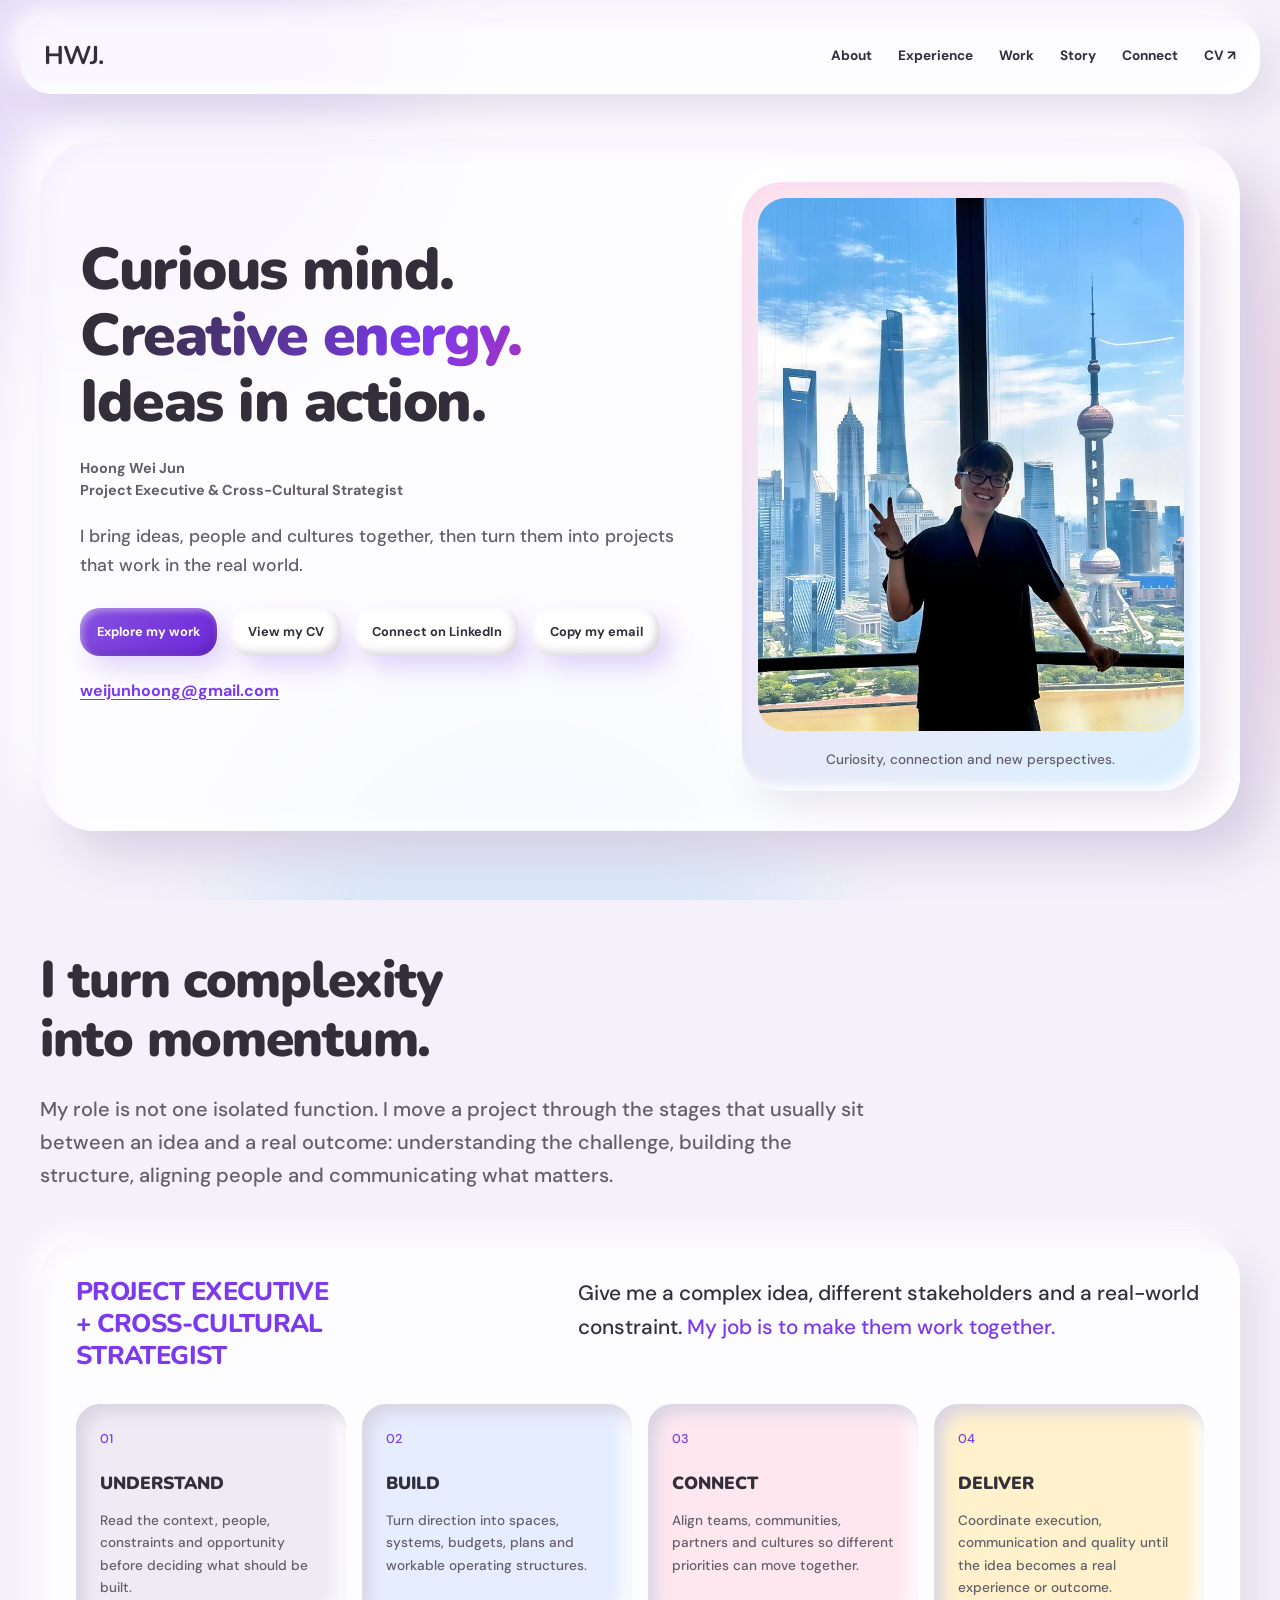
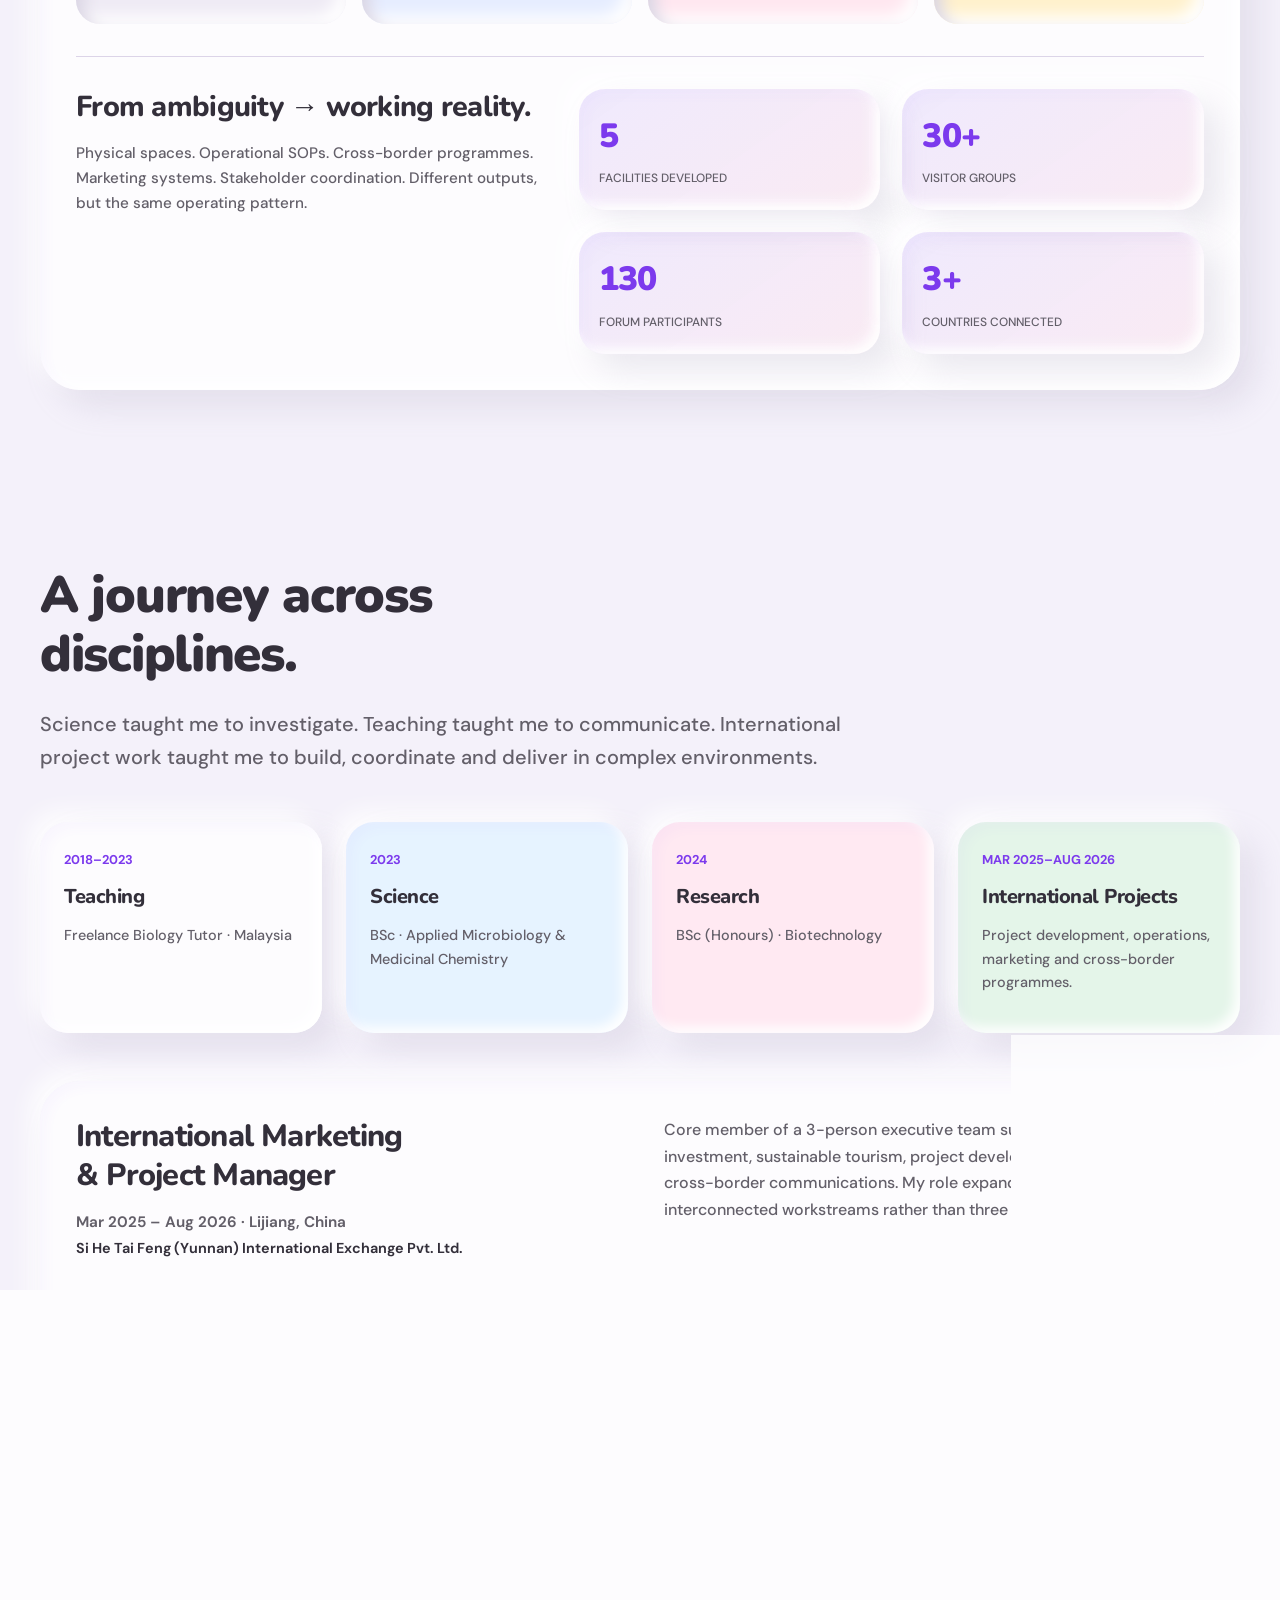
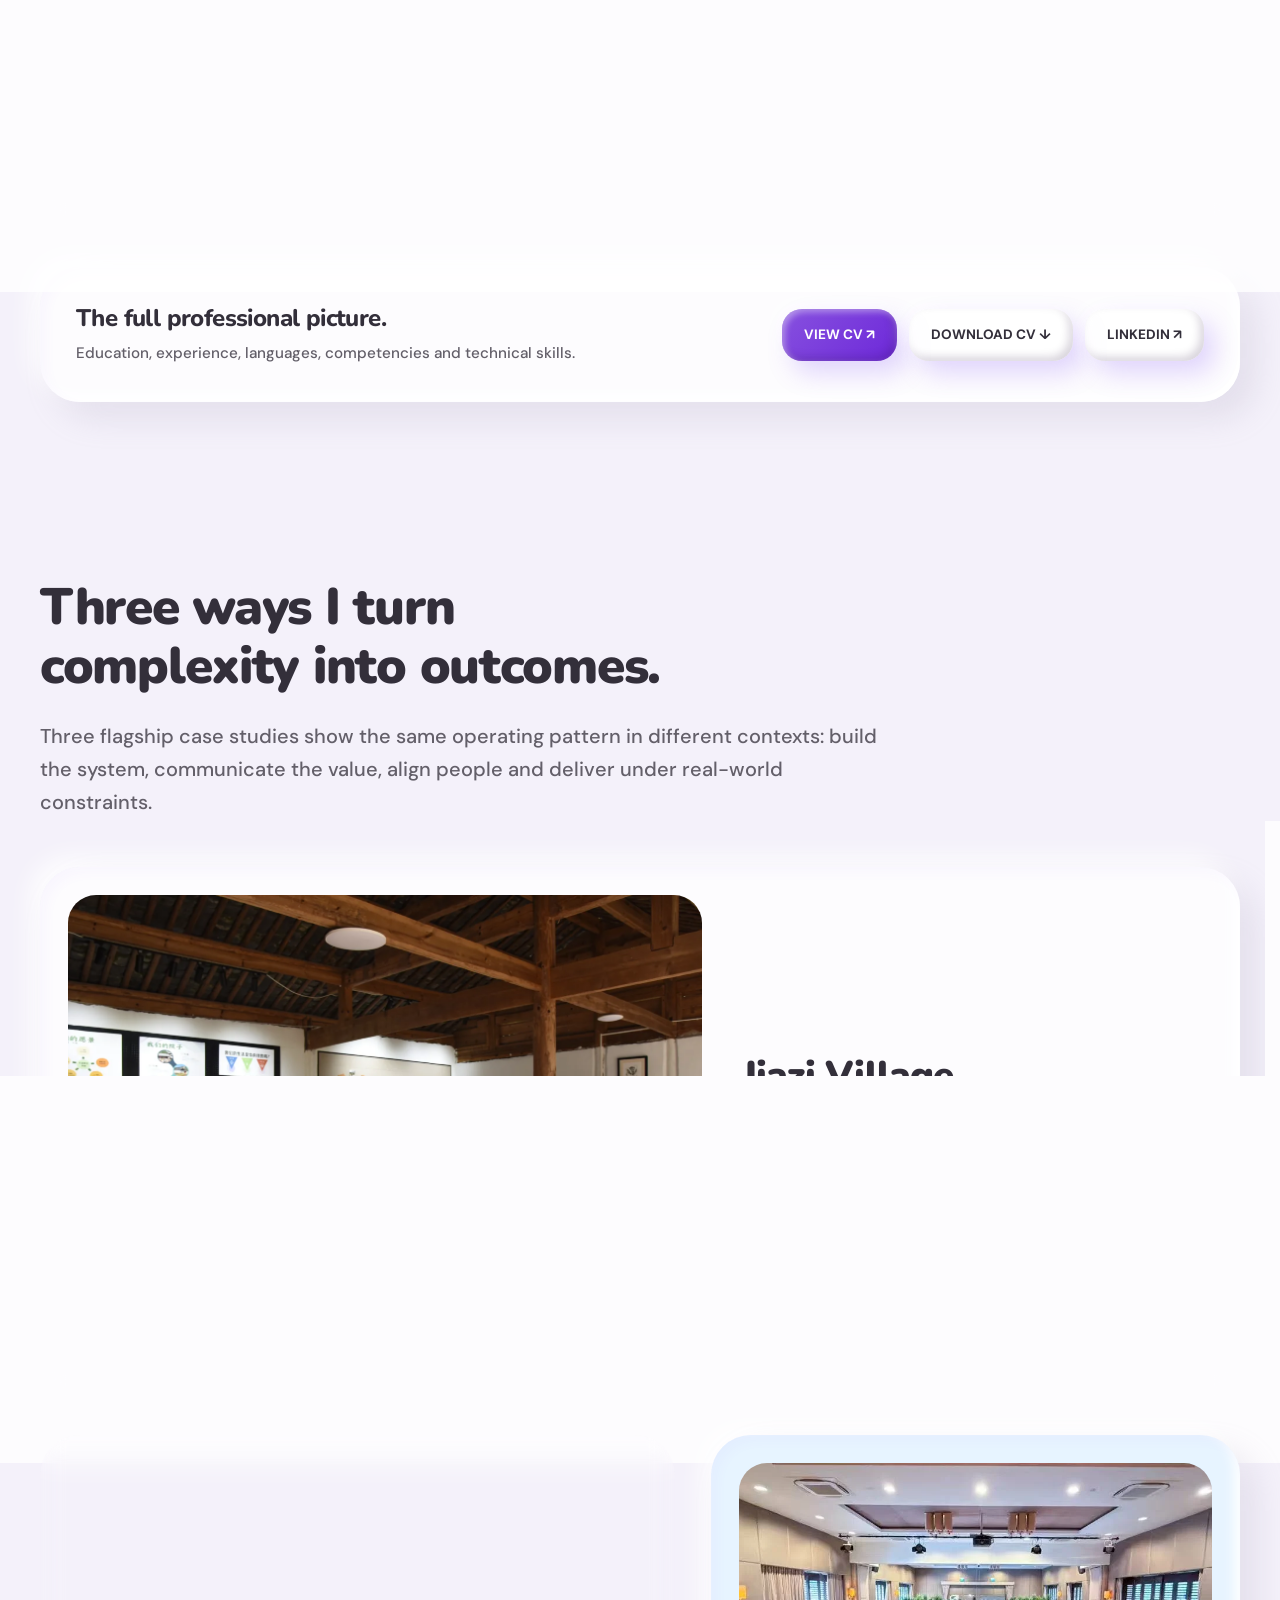
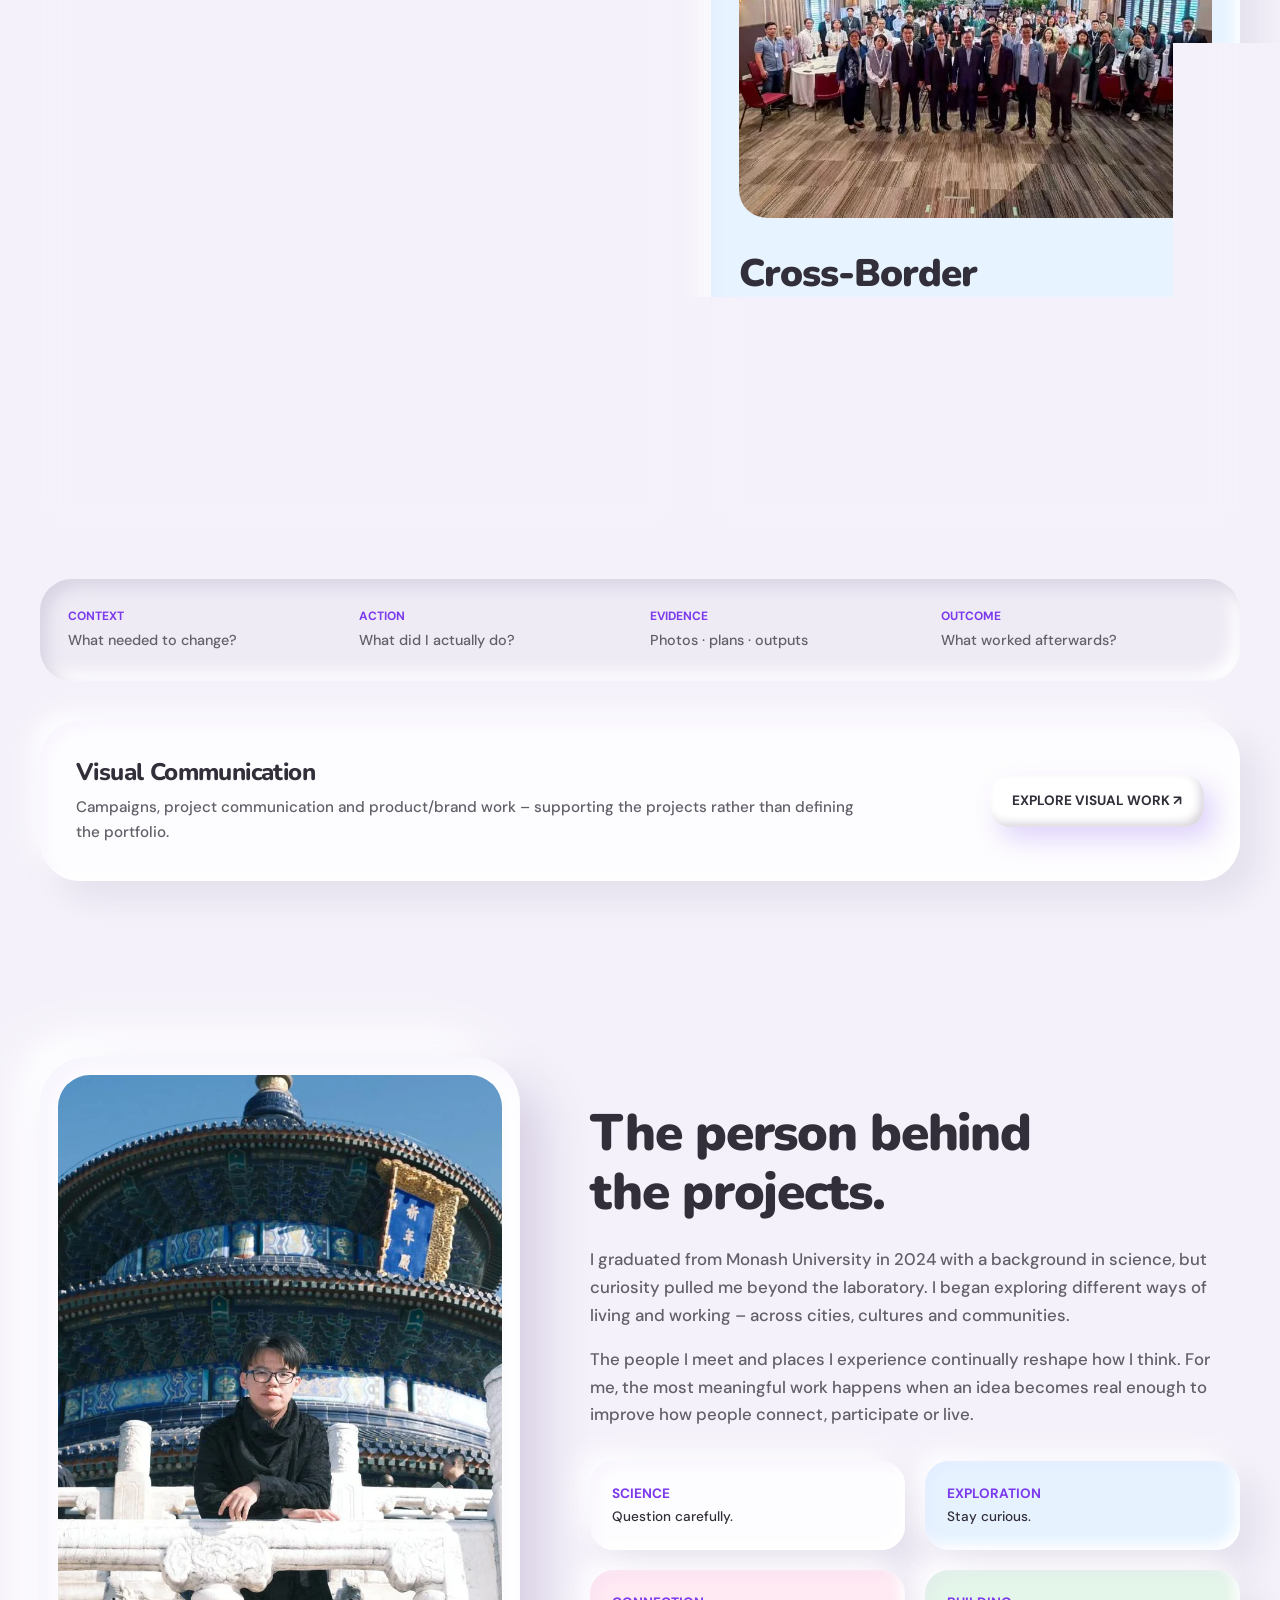
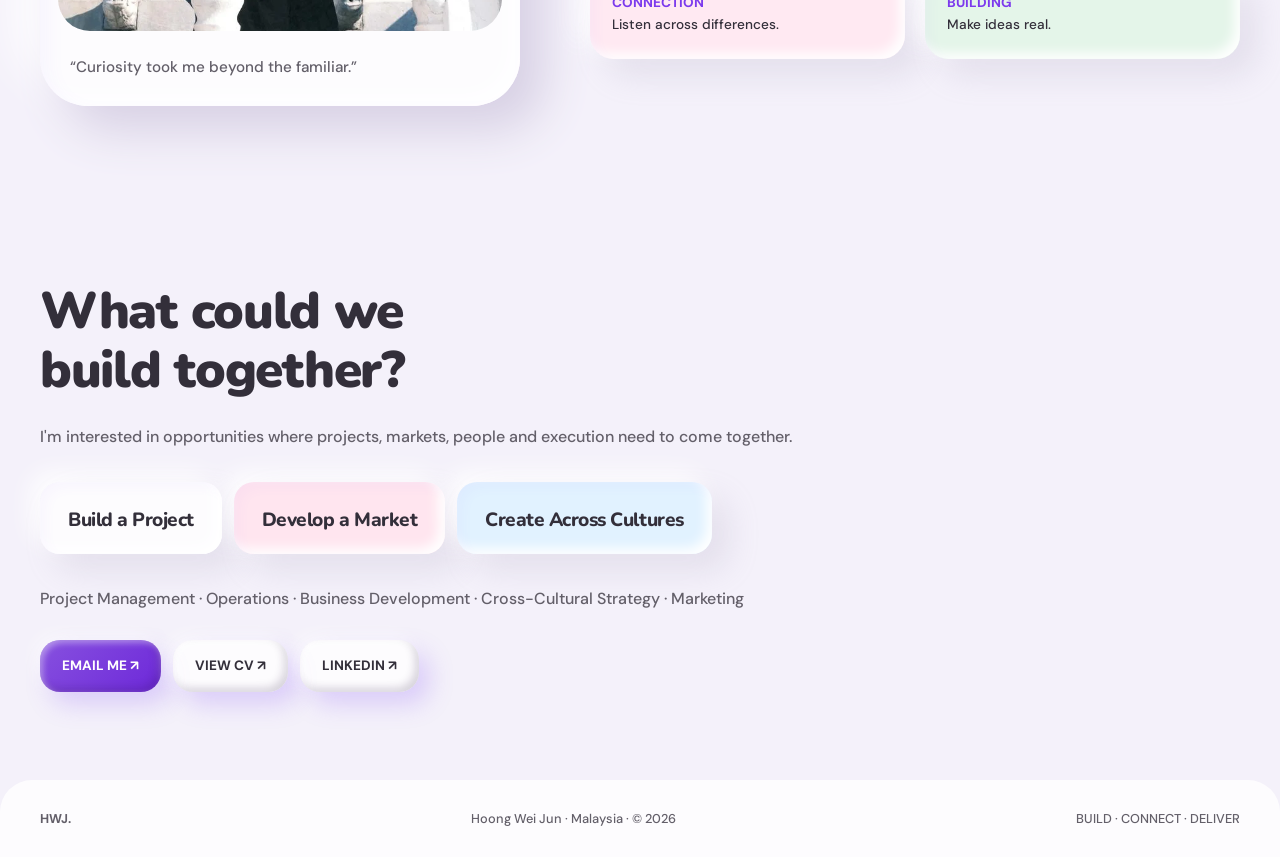
==== commit 6190a20e: "Refine portfolio with vibrant light design and interactive case studies" ====
--- a/index.html
+++ b/index.html
@@ -1 +1,371 @@
-<!doctype html><html lang="en"><head><meta charset="utf-8"><meta name="viewport" content="width=device-width,initial-scale=1"><title>Hoong Wei Jun — Build · Connect · Deliver</title><meta name="description" content="Hoong Wei Jun — Project Executive & Cross-Cultural Strategist. Projects, operations, marketing and international programmes across borders."><link rel="canonical" href="https://weijun-20010711.github.io/"><link rel="icon" href="assets/favicon.svg" type="image/svg+xml"><meta name="theme-color" content="#14231d"><meta property="og:type" content="website"><meta property="og:title" content="Hoong Wei Jun — Build · Connect · Deliver"><meta property="og:description" content="Project Executive & Cross-Cultural Strategist working across projects, operations, marketing and international programmes."><meta property="og:url" content="https://weijun-20010711.github.io/"><meta property="og:image" content="https://weijun-20010711.github.io/assets/images/artistic_materials/jiazi-artwork_project_development.png"><meta name="twitter:card" content="summary_large_image"><meta name="twitter:title" content="Hoong Wei Jun — Build · Connect · Deliver"><meta name="twitter:description" content="Project Executive & Cross-Cultural Strategist working across projects, operations, marketing and international programmes."><meta name="twitter:image" content="https://weijun-20010711.github.io/assets/images/artistic_materials/jiazi-artwork_project_development.png"><script type="application/ld+json">{"@context":"https://schema.org","@type":"Person","name":"Hoong Wei Jun","url":"https://weijun-20010711.github.io/","jobTitle":"Project Executive & Cross-Cultural Strategist","sameAs":["https://www.linkedin.com/in/hoong-w-80995b119/"]}</script><style>:root{--ink:#14231d;--muted:#68736d;--paper:#f3f0e7;--card:#fbfaf6;--green:#285845;--lime:#b9d36a;--line:#cbd1c9;--orange:#d96c42}*{box-sizing:border-box}html{scroll-behavior:smooth}body{margin:0;background:var(--paper);color:var(--ink);font-family:Inter,system-ui,sans-serif;line-height:1.55;overflow-x:hidden}a{color:inherit}.wrap{width:min(1180px,90vw);margin:auto}.eyebrow{font-size:11px;font-weight:900;letter-spacing:.18em;text-transform:uppercase;color:var(--green)}a:focus-visible,.op:focus-visible{outline:3px solid var(--orange);outline-offset:4px}nav{position:fixed;z-index:30;inset:0 0 auto;background:rgba(243,240,231,.86);backdrop-filter:blur(14px);border-bottom:1px solid rgba(20,35,29,.12)}nav .wrap{height:68px;display:flex;align-items:center;justify-content:space-between}.brand{font-weight:950;letter-spacing:.1em;text-decoration:none}.links{display:flex;gap:24px;font-size:13px;align-items:center}.links a{text-decoration:none;color:var(--muted)}.links .nav-cv{color:var(--green);font-weight:900;border-bottom:1px solid var(--green)}section{padding:110px 0;border-top:1px solid var(--line)}.section-title{font-size:clamp(46px,6vw,80px);line-height:.92;letter-spacing:-.06em;margin:14px 0 24px}.section-intro{font-size:18px;color:var(--muted);max-width:690px}.hero{min-height:100vh;padding:120px 0 52px;display:flex;align-items:center}.hero-grid{display:grid;grid-template-columns:1.35fr .65fr;gap:42px;align-items:center}.hero h1{font-size:clamp(58px,7vw,102px);line-height:.82;letter-spacing:-.075em;margin:25px 0 32px}.hero h1 span{display:block;white-space:nowrap}.hero h1 .connect{margin-left:7%;color:var(--green)}.hero h1 .deliver{margin-left:14%}.intro{font-size:clamp(18px,2vw,24px);max-width:650px;color:#46534d}.hero-actions{display:flex;flex-wrap:wrap;gap:10px;margin-top:30px}.hero-btn{display:inline-block;padding:12px 15px;border:1px solid var(--ink);text-decoration:none;font-size:10px;font-weight:900;letter-spacing:.08em}.hero-btn.primary{background:var(--ink);color:var(--paper)}.hero-btn:hover{background:var(--green);color:white;border-color:var(--green)}.hero-side{position:relative;height:500px}.portrait{position:absolute;right:0;top:28px;width:92%;height:405px;object-fit:cover;border-radius:190px 190px 18px 18px;filter:saturate(.88)}.orbit{position:absolute;border:1px solid var(--green);border-radius:50%;opacity:.65}.o1{width:340px;height:340px;right:-70px;top:5px}.o2{width:235px;height:235px;right:92px;top:225px}.node{position:absolute;width:12px;height:12px;border-radius:50%;background:var(--orange);box-shadow:0 0 0 7px var(--paper)}.n1{right:245px;top:80px}.n2{right:6px;top:292px}.location{position:absolute;background:var(--card);border:1px solid var(--line);padding:10px 13px;font-size:10px;letter-spacing:.08em;z-index:4}.loc1{left:-15px;top:84px}.loc2{right:-12px;bottom:34px}.hero-foot{grid-column:1/-1;margin-top:22px;border-top:1px solid var(--line);padding-top:20px;display:flex;justify-content:space-between;color:var(--muted);font-size:12px}.hero-foot a{font-weight:900;color:var(--green);text-decoration:none}.identity-head,.experience-head,.work-head{display:grid;grid-template-columns:1fr .85fr;gap:70px;align-items:end}.identity-stage{margin-top:62px;border:1px solid var(--ink);background:var(--card);position:relative;overflow:hidden}.identity-stage:before{content:"";position:absolute;width:620px;height:620px;border:1px solid rgba(40,88,69,.12);border-radius:50%;left:-310px;top:-310px}.identity-top{display:grid;grid-template-columns:.72fr 1.28fr;min-height:210px;border-bottom:1px solid var(--ink)}.identity-role{padding:32px;display:flex;flex-direction:column;justify-content:space-between;background:var(--ink);color:var(--paper);position:relative;overflow:hidden}.identity-role:after{content:"01";position:absolute;right:-5px;bottom:-48px;font-size:150px;font-weight:950;line-height:1;color:rgba(255,255,255,.05)}.identity-role small{font-size:10px;letter-spacing:.16em;color:var(--lime);font-weight:900}.identity-role h3{font-size:clamp(29px,3.3vw,48px);line-height:.95;letter-spacing:-.05em;margin:20px 0 0}.identity-thesis{padding:32px 38px;display:flex;align-items:center}.identity-thesis p{font-family:Georgia,serif;font-size:clamp(22px,2.5vw,34px);line-height:1.2;margin:0;color:#39463f}.identity-thesis em{font-style:normal;color:var(--green)}.operating-flow{display:grid;grid-template-columns:repeat(4,1fr);position:relative}.op{padding:30px 25px 26px;min-height:255px;border-right:1px solid var(--line);position:relative;cursor:pointer;transition:.35s;background:transparent}.op:last-child{border-right:0}.op:hover,.op.active{background:var(--green);color:white;transform:translateY(-5px)}.op-no{width:38px;height:38px;border:1px solid currentColor;border-radius:50%;display:grid;place-items:center;font-size:10px;font-weight:900;margin-bottom:42px}.op h3{font-size:30px;letter-spacing:-.045em;margin:0 0 8px}.op p{font-size:13px;color:var(--muted);margin:0}.op:hover p,.op.active p{color:#dce6df}.op-arrow{position:absolute;right:-11px;top:47px;width:22px;height:22px;border-radius:50%;background:var(--paper);border:1px solid var(--line);display:grid;place-items:center;z-index:3;font-size:11px;color:var(--green)}.op:last-child .op-arrow{display:none}.identity-result{display:grid;grid-template-columns:1.1fr .9fr;border-top:1px solid var(--ink)}.result-copy{padding:28px 32px}.result-copy small{font-size:10px;font-weight:900;letter-spacing:.14em;color:var(--green)}.result-copy h3{font-size:clamp(28px,3.2vw,45px);letter-spacing:-.05em;line-height:1;margin:8px 0 10px}.result-copy p{color:var(--muted);margin:0;max-width:610px}.result-proof{display:grid;grid-template-columns:1fr 1fr;border-left:1px solid var(--line)}.mini-proof{padding:22px;border-right:1px solid var(--line);border-bottom:1px solid var(--line)}.mini-proof:nth-child(2n){border-right:0}.mini-proof:nth-child(n+3){border-bottom:0}.mini-proof b{font-size:26px;display:block;line-height:1}.mini-proof span{font-size:9px;letter-spacing:.08em;color:var(--muted)}.identity-caption{display:flex;justify-content:space-between;gap:25px;margin-top:18px;font-size:11px;color:var(--muted)}.identity-caption b{color:var(--green);letter-spacing:.08em}.journey-track{margin-top:68px;position:relative;padding:38px 0 10px;display:grid;grid-template-columns:1.2fr .7fr .7fr 2fr;gap:18px}.journey-track:before{content:"";position:absolute;top:18px;left:2%;right:2%;height:2px;background:linear-gradient(90deg,var(--line),var(--green))}.era{position:relative}.era:before{content:"";position:absolute;width:15px;height:15px;border-radius:50%;background:var(--paper);border:4px solid var(--green);top:-28px}.era .year{font-size:11px;font-weight:900;color:var(--green);letter-spacing:.1em}.era h3{font-size:24px;margin:6px 0 4px}.era p{font-size:13px;color:var(--muted);margin:0}.career-chapter{margin-top:48px;border:1px solid var(--ink);background:rgba(255,255,255,.18)}.chapter-head{padding:30px;display:grid;grid-template-columns:.65fr 1.35fr;gap:35px;border-bottom:1px solid var(--ink)}.chapter-head h3{font-size:clamp(30px,4vw,50px);line-height:1;margin:6px 0 10px}.chapter-head p{color:var(--muted);margin:0}.streams{display:grid;grid-template-columns:repeat(3,1fr)}.stream{padding:28px;min-height:330px;border-right:1px solid var(--line);transition:.35s}.stream:last-child{border:0}.stream:hover{background:var(--green);color:white;transform:translateY(-6px)}.stream-no{font-size:10px;font-weight:900;letter-spacing:.15em}.stream h4{font-size:27px;line-height:1.02;margin:45px 0 12px}.stream p{font-size:14px;color:var(--muted)}.stream:hover p{color:#dce6df}.tags{display:flex;flex-wrap:wrap;gap:6px;margin-top:18px}.tags span{font-size:9px;font-weight:850;padding:7px 9px;border:1px solid var(--line);border-radius:999px}.cvbar{margin-top:35px;padding:24px 28px;border:1px solid var(--line);display:flex;justify-content:space-between;align-items:center;gap:20px}.cvbar h3{margin:3px 0;font-size:22px}.cvbar p{margin:0;color:var(--muted);font-size:13px}.cv-actions{display:flex;flex-wrap:wrap;gap:9px}.smallbtn{padding:11px 14px;border:1px solid var(--ink);font-size:10px;font-weight:900;letter-spacing:.08em;text-decoration:none}.smallbtn.primary{background:var(--ink);color:var(--paper)}.work-editorial{display:grid;grid-template-columns:repeat(3,1fr);gap:24px;margin-top:58px}.work-card{text-decoration:none}.work-art{aspect-ratio:4/5;overflow:hidden;background:#e9e4d8;position:relative}.work-art:after{content:"VIEW PROJECT";position:absolute;inset:auto 14px 14px;background:rgba(20,35,29,.88);color:white;padding:11px;font-size:9px;font-weight:900;letter-spacing:.12em;transform:translateY(65px);transition:.35s}.work-art img{width:100%;height:100%;object-fit:cover;transition:.6s}.work-card:hover img{transform:scale(1.045)}.work-card:hover .work-art:after{transform:none}.work-meta{padding:18px 2px}.work-index{font-size:10px;font-weight:900;letter-spacing:.15em;color:var(--green)}.work-card h3{font-size:29px;line-height:1;margin:7px 0 5px}.work-role{font-size:13px;margin:0;color:var(--muted)}.proof-line{margin-top:55px;display:grid;grid-template-columns:repeat(4,1fr);border-top:1px solid var(--ink);border-bottom:1px solid var(--ink)}.proof{padding:22px;border-right:1px solid var(--line)}.proof b{display:block;font-size:11px;color:var(--green)}.proof span{font-size:14px}.design-strip{margin-top:42px;padding:25px;border:1px solid var(--line);display:flex;justify-content:space-between;align-items:center;gap:25px}.design-strip h3{font-size:25px;margin:0}.design-strip p{margin:4px 0 0;color:var(--muted);font-size:13px}.about-layout{display:grid;grid-template-columns:.85fr 1.15fr;gap:70px}.about-visual{position:relative}.about-visual img{width:100%;height:620px;object-fit:cover;border-radius:220px 220px 12px 12px}.about-note{position:absolute;right:-25px;bottom:45px;background:var(--ink);color:var(--paper);padding:18px;width:190px;font-family:Georgia,serif;font-style:italic}.about-copy{padding-top:40px}.about-copy p{font-size:18px;color:#39463f}.values{display:grid;grid-template-columns:repeat(2,1fr);margin-top:38px;border-top:1px solid var(--ink)}.value{padding:20px 10px;border-bottom:1px solid var(--line)}.value b{font-size:11px;color:var(--green)}.value span{display:block}.contact{background:var(--ink);color:var(--paper);padding:120px 0}.contact .eyebrow{color:var(--lime)}.contact h2{font-size:clamp(54px,8vw,108px);line-height:.86;letter-spacing:-.07em;margin:20px 0 45px}.contact-grid{display:grid;grid-template-columns:repeat(3,1fr);border:1px solid #435149;margin-top:40px}.contact-path{padding:28px;text-decoration:none;border-right:1px solid #435149;min-height:190px;transition:.3s}.contact-path:hover{background:var(--paper);color:var(--ink);transform:translateY(-7px)}.contact-path small{color:var(--lime);font-weight:900}.contact-path h3{font-size:26px;margin:35px 0 0}.contact-main{display:flex;justify-content:space-between;align-items:end;gap:25px;margin-top:45px}.contact-main p{color:#bfc8c2}.contact-actions{display:flex;flex-wrap:wrap;gap:9px;justify-content:flex-end}.btn{display:inline-block;padding:13px 18px;border:1px solid white;text-decoration:none;font-size:11px;font-weight:900}.btn.primary{background:var(--paper);color:var(--ink)}footer{background:var(--ink);color:#99a69f;border-top:1px solid #394740;padding:28px 0}.foot{display:flex;justify-content:space-between;font-size:11px}.reveal{opacity:0;transform:translateY(22px);transition:.75s}.reveal.in{opacity:1;transform:none}@media(max-width:1000px){.identity-head,.experience-head,.work-head{grid-template-columns:1fr;gap:18px}.work-editorial{grid-template-columns:repeat(2,1fr)}.streams{grid-template-columns:1fr}.stream{border-right:0;border-bottom:1px solid var(--line);min-height:0}.chapter-head{grid-template-columns:1fr}.journey-track{grid-template-columns:repeat(2,1fr)}.journey-track:before{display:none}.identity-top,.identity-result{grid-template-columns:1fr}.result-proof{border-left:0;border-top:1px solid var(--line)}}@media(max-width:820px){.hero-grid,.about-layout{grid-template-columns:1fr}.hero h1 span{white-space:normal}.hero-side{height:390px}.operating-flow{grid-template-columns:1fr 1fr}.op{border-bottom:1px solid var(--line)}.op:nth-child(2){border-right:0}.op-arrow{display:none}.contact-grid{grid-template-columns:1fr}.contact-path{border-right:0;border-bottom:1px solid #435149}.cvbar,.contact-main{flex-direction:column;align-items:flex-start}.contact-actions{justify-content:flex-start}}@media(max-width:540px){.wrap{width:92vw}section{padding:82px 0}.links{gap:10px;font-size:12px}.links a:first-child,.links a:nth-child(4){display:none}.hero h1{font-size:17vw}.hero-foot{flex-direction:column;gap:7px}.operating-flow,.result-proof,.journey-track,.work-editorial,.values{grid-template-columns:1fr}.op{border-right:0}.identity-caption,.foot{flex-direction:column}.cv-actions,.hero-actions,.contact-actions{flex-direction:column;align-items:stretch}.hero-btn,.smallbtn,.btn{text-align:center}.about-visual img{height:500px}}@media(prefers-reduced-motion:reduce){html{scroll-behavior:auto}.reveal{opacity:1;transform:none}.work-art img,.stream,.op,.contact-path,.hero-btn{transition:none!important}}</style></head><body><nav aria-label="Primary navigation"><div class="wrap"><a class="brand" href="#top">HWJ.</a><div class="links"><a href="#identity">About</a><a href="#experience">Experience</a><a href="#work">Work</a><a href="#personal">Story</a><a href="#contact">Connect</a><a class="nav-cv" href="assets/Hoong_Wei_Jun_Master_CV.pdf" target="_blank" rel="noopener">CV ↗</a></div></div></nav><header class="hero" id="top"><div class="wrap hero-grid"><div class="hero-copy reveal"><div class="eyebrow">Hoong Wei Jun · Project Executive & Cross-Cultural Strategist</div><h1><span>I BUILD.</span><span class="connect">I CONNECT.</span><span class="deliver">I DELIVER.</span></h1><p class="intro">I turn complex ideas into <b>working projects, systems and programmes</b>—connecting people and cultures across borders.</p><div class="hero-actions"><a class="hero-btn primary" href="#work">VIEW SELECTED WORK ↓</a><a class="hero-btn" href="assets/Hoong_Wei_Jun_Master_CV.pdf" target="_blank" rel="noopener">VIEW CV ↗</a><a class="hero-btn" href="https://www.linkedin.com/in/hoong-w-80995b119/" target="_blank" rel="noopener">LINKEDIN ↗</a></div></div><div class="hero-side reveal"><div class="orbit o1"></div><div class="orbit o2"></div><i class="node n1"></i><i class="node n2"></i><img class="portrait" src="assets/images/about%20me/about-me%2002.jpeg" alt="Hoong Wei Jun" decoding="async" fetchpriority="high"><div class="location loc1">MALAYSIA</div><div class="location loc2">CHINA ↗ SOUTHEAST ASIA</div></div><div class="hero-foot"><span>PROJECTS · OPERATIONS · MARKETING</span><span>INTERNATIONAL PROGRAMMES · BUSINESS DEVELOPMENT</span><a href="#work">CASE STUDIES ↓</a></div></div></header><section id="identity"><div class="wrap"><div class="identity-head reveal"><div><div class="eyebrow">01 / Who I Am</div><h2 class="section-title">I turn complexity<br>into momentum.</h2></div><p class="section-intro">My role is not one isolated function. I move a project through the stages that usually sit between an idea and a real outcome: understanding the challenge, building the structure, aligning people and communicating what matters.</p></div><div class="identity-stage reveal"><div class="identity-top"><div class="identity-role"><small>MY OPERATING ROLE</small><h3>PROJECT EXECUTIVE<br>+ CROSS-CULTURAL<br>STRATEGIST</h3></div><div class="identity-thesis"><p>Give me a complex idea, different stakeholders and a real-world constraint. <em>My job is to make them work together.</em></p></div></div><div class="operating-flow" id="operatingFlow"><div class="op active" role="button" tabindex="0" aria-pressed="true"><span class="op-no">01</span><h3>UNDERSTAND</h3><p>Read the context, people, constraints and opportunity before deciding what should be built.</p><span class="op-arrow">→</span></div><div class="op" role="button" tabindex="0" aria-pressed="false"><span class="op-no">02</span><h3>BUILD</h3><p>Turn direction into spaces, systems, budgets, plans and workable operating structures.</p><span class="op-arrow">→</span></div><div class="op" role="button" tabindex="0" aria-pressed="false"><span class="op-no">03</span><h3>CONNECT</h3><p>Align teams, communities, partners and cultures so different priorities can move together.</p><span class="op-arrow">→</span></div><div class="op" role="button" tabindex="0" aria-pressed="false"><span class="op-no">04</span><h3>DELIVER</h3><p>Coordinate execution, communication and quality until the idea becomes a real experience or outcome.</p></div></div><div class="identity-result"><div class="result-copy"><small>WHAT THIS LOOKS LIKE IN PRACTICE</small><h3>From ambiguity → working reality.</h3><p>Physical spaces. Operational SOPs. Cross-border programmes. Marketing systems. Stakeholder coordination. Different outputs, but the same operating pattern.</p></div><div class="result-proof"><div class="mini-proof"><b>5</b><span>FACILITIES DEVELOPED</span></div><div class="mini-proof"><b>30+</b><span>VISITOR GROUPS</span></div><div class="mini-proof"><b>130</b><span>FORUM PARTICIPANTS</span></div><div class="mini-proof"><b>3+</b><span>COUNTRIES CONNECTED</span></div></div></div></div><div class="identity-caption reveal"><span><b>HOVER / TAP THE STAGES</b> — this is the operating model behind the projects below.</span><span>STRATEGY → STRUCTURE → PEOPLE → OUTCOME</span></div></div></section><section id="experience"><div class="wrap"><div class="experience-head reveal"><div><div class="eyebrow">02 / Experience</div><h2 class="section-title">A journey across<br>disciplines.</h2></div><p class="section-intro">Science taught me to investigate. Teaching taught me to communicate. International project work taught me to build, coordinate and deliver in complex environments.</p></div><div class="journey-track reveal"><div class="era"><span class="year">2018–2023</span><h3>Teaching</h3><p>Freelance Biology Tutor · Malaysia</p></div><div class="era"><span class="year">2023</span><h3>Science</h3><p>BSc · Applied Microbiology & Medicinal Chemistry</p></div><div class="era"><span class="year">2024</span><h3>Research</h3><p>BSc (Honours) · Biotechnology</p></div><div class="era"><span class="year">MAR 2025–AUG 2026</span><h3>International Projects</h3><p>Project development, operations, marketing and cross-border programmes.</p></div></div><div class="career-chapter reveal"><div class="chapter-head"><div><div class="eyebrow">Mar 2025 — Aug 2026 · Lijiang, China</div><h3>International Marketing & Project Manager</h3><b>Si He Tai Feng (Yunnan) International Exchange Pvt. Ltd.</b></div><p>Core member of a 3-person executive team supporting international investment, sustainable tourism, project development, operations and cross-border communications. My role expanded across three interconnected workstreams rather than three separate jobs.</p></div><div class="streams"><div class="stream"><span class="stream-no">01 / BUILD + OPERATE</span><h4>Project Development & Operations</h4><p>Co-led Jiazi Village's 0-to-1 development, including five facilities, operational SOPs, stakeholder coordination and programmes for 30+ international visitor groups.</p><div class="tags"><span>0-to-1</span><span>Operations</span><span>SOPs</span><span>Stakeholders</span></div></div><div class="stream"><span class="stream-no">02 / COMMUNICATE</span><h4>Marketing & Content Operations</h4><p>Led a 4-person cross-platform marketing team across WeChat, WeChat Channels and Facebook, coordinating content, bilingual brand communication, QA and an approximately CNY 6,000 marketing budget.</p><div class="tags"><span>Content Strategy</span><span>Bilingual QA</span><span>Brand</span><span>Budget</span></div></div><div class="stream"><span class="stream-no">03 / CONNECT + DELIVER</span><h4>International Programmes & Business Development</h4><p>Coordinated China–Malaysia programmes, a 20-person Malaysian delegation, Penang cultural engagement and a 130-participant international forum at Singapore Polytechnic.</p><div class="tags"><span>Programmes</span><span>Delegations</span><span>BD</span><span>Delivery</span></div></div></div></div><div class="cvbar reveal"><div><div class="eyebrow">Curriculum Vitae</div><h3>The full professional picture.</h3><p>Education, experience, languages, competencies and technical skills.</p></div><div class="cv-actions"><a class="smallbtn primary" href="assets/Hoong_Wei_Jun_Master_CV.pdf" target="_blank" rel="noopener">VIEW CV ↗</a><a class="smallbtn" href="assets/Hoong_Wei_Jun_Master_CV.pdf" download>DOWNLOAD CV ↓</a><a class="smallbtn" href="https://www.linkedin.com/in/hoong-w-80995b119/" target="_blank" rel="noopener">LINKEDIN ↗</a></div></div></div></section><section id="work"><div class="wrap"><div class="work-head reveal"><div><div class="eyebrow">03 / Selected Work</div><h2 class="section-title">Three ways I turn<br>complexity into outcomes.</h2></div><p class="section-intro">Three flagship case studies show the same operating pattern in different contexts: build the system, communicate the value, align people and deliver under real-world constraints.</p></div><div class="work-editorial"><a class="work-card reveal" href="projects/jiazi-village.html"><div class="work-art"><img src="assets/images/artistic_materials/jiazi-artwork_project_development.png" loading="lazy" decoding="async" alt="Jiazi Village project development artwork"></div><div class="work-meta"><span class="work-index">01 / BUILD + OPERATE</span><h3>Jiazi Village</h3><p class="work-role">Project Development & Operations</p></div></a><a class="work-card reveal" href="projects/jiazi-marketing.html"><div class="work-art"><img src="assets/images/artistic_materials/jiazi_artwork_content.png" loading="lazy" decoding="async" alt="Jiazi Village content operations artwork"></div><div class="work-meta"><span class="work-index">02 / COMMUNICATE</span><h3>Content Engine</h3><p class="work-role">Marketing & Content Operations</p></div></a><a class="work-card reveal" href="projects/hanwang-forum.html"><div class="work-art"><img src="assets/images/artistic_materials/jiazi_artwork_international_programme.png" loading="lazy" decoding="async" alt="Cross-border events and international programmes artwork"></div><div class="work-meta"><span class="work-index">03 / CONNECT + DELIVER</span><h3>Cross-Border Events & Forums</h3><p class="work-role">China · Singapore · Malaysia</p></div></a></div><div class="proof-line reveal"><div class="proof"><b>CONTEXT</b><span>What needed to change?</span></div><div class="proof"><b>ACTION</b><span>What did I actually do?</span></div><div class="proof"><b>EVIDENCE</b><span>Photos · plans · outputs</span></div><div class="proof"><b>OUTCOME</b><span>What worked afterwards?</span></div></div><div class="design-strip reveal"><div><h3>Visual Communication</h3><p>Campaigns, project communication and product/brand work—supporting the projects rather than defining the portfolio.</p></div><a class="smallbtn" href="projects/designs.html">EXPLORE VISUAL WORK ↗</a></div></div></section><section id="personal"><div class="wrap about-layout"><div class="about-visual reveal"><img src="assets/images/about%20me/about-me%2005.jpeg" loading="lazy" decoding="async" alt="Wei Jun exploring culture and place"><div class="about-note">“Curiosity took me beyond the familiar.”</div></div><div class="about-copy reveal"><div class="eyebrow">04 / Beyond the Work</div><h2 class="section-title">The person behind<br>the projects.</h2><p>I graduated from Monash University in 2024 with a background in science, but curiosity pulled me beyond the laboratory. I began exploring different ways of living and working—across cities, cultures and communities.</p><p>The people I meet and places I experience continually reshape how I think. For me, the most meaningful work happens when an idea becomes real enough to improve how people connect, participate or live.</p><div class="values"><div class="value"><b>SCIENCE</b><span>Question carefully.</span></div><div class="value"><b>EXPLORATION</b><span>Stay curious.</span></div><div class="value"><b>CONNECTION</b><span>Listen across differences.</span></div><div class="value"><b>BUILDING</b><span>Make ideas real.</span></div></div></div></div></section><section id="contact" class="contact"><div class="wrap"><div class="reveal"><div class="eyebrow">05 / Connect</div><h2>What could we<br>build together?</h2><p>I'm interested in opportunities where projects, markets, people and execution need to come together.</p></div><div class="contact-grid reveal"><a class="contact-path" href="mailto:weijunhoong@gmail.com?subject=Project%20Opportunity"><small>01 / BUILD</small><h3>Build a Project</h3></a><a class="contact-path" href="mailto:weijunhoong@gmail.com?subject=Business%20Development%20Opportunity"><small>02 / GROW</small><h3>Develop a Market</h3></a><a class="contact-path" href="mailto:weijunhoong@gmail.com?subject=Cross-Cultural%20Collaboration"><small>03 / CONNECT</small><h3>Create Across Cultures</h3></a></div><div class="contact-main reveal"><p>Project Management · Operations · Business Development · Cross-Cultural Strategy · Marketing</p><div class="contact-actions"><a class="btn primary" href="mailto:weijunhoong@gmail.com">EMAIL ME ↗</a><a class="btn" href="assets/Hoong_Wei_Jun_Master_CV.pdf" target="_blank" rel="noopener">VIEW CV ↗</a><a class="btn" href="https://www.linkedin.com/in/hoong-w-80995b119/" target="_blank" rel="noopener">LINKEDIN ↗</a></div></div></div></section><footer><div class="wrap foot"><b>HWJ.</b><span>Hoong Wei Jun · Malaysia · © 2026</span><span>BUILD · CONNECT · DELIVER</span></div></footer><script>const io=new IntersectionObserver(es=>es.forEach(e=>{if(e.isIntersecting)e.target.classList.add('in')}),{threshold:.1});document.querySelectorAll('.reveal').forEach(el=>io.observe(el));const ops=document.querySelectorAll('.op');function activateOp(op){ops.forEach(x=>{x.classList.remove('active');x.setAttribute('aria-pressed','false')});op.classList.add('active');op.setAttribute('aria-pressed','true')}ops.forEach(op=>{op.addEventListener('mouseenter',()=>activateOp(op));op.addEventListener('click',()=>activateOp(op));op.addEventListener('keydown',e=>{if(e.key==='Enter'||e.key===' '){e.preventDefault();activateOp(op)}})});</script></body></html>+<!doctype html>
+<html lang="en" data-theme="light">
+<head>
+<meta charset="utf-8">
+<meta name="viewport" content="width=device-width,initial-scale=1">
+<title>Hoong Wei Jun  –  Build · Connect · Deliver</title>
+<meta name="description" content="Hoong Wei Jun  –  Project Executive & Cross-Cultural Strategist. Projects, operations, marketing and international programmes across borders.">
+<link rel="canonical" href="https://weijun-20010711.github.io/">
+<link rel="icon" href="assets/favicon.svg" type="image/svg+xml">
+<meta name="theme-color" content="#f4f1fa">
+<meta property="og:type" content="website">
+<meta property="og:title" content="Hoong Wei Jun  –  Build · Connect · Deliver">
+<meta property="og:description" content="Project Executive & Cross-Cultural Strategist working across projects, operations, marketing and international programmes.">
+<meta property="og:url" content="https://weijun-20010711.github.io/">
+<meta property="og:image" content="https://weijun-20010711.github.io/assets/images/artistic_materials/jiazi-artwork_project_development.png">
+<meta name="twitter:card" content="summary_large_image">
+<meta name="twitter:title" content="Hoong Wei Jun  –  Build · Connect · Deliver">
+<meta name="twitter:description" content="Project Executive & Cross-Cultural Strategist working across projects, operations, marketing and international programmes.">
+<meta name="twitter:image" content="https://weijun-20010711.github.io/assets/images/artistic_materials/jiazi-artwork_project_development.png">
+<script type="application/ld+json">{"@context":"https://schema.org","@type":"Person","name":"Hoong Wei Jun","url":"https://weijun-20010711.github.io/","jobTitle":"Project Executive & Cross-Cultural Strategist","sameAs":["https://www.linkedin.com/in/hoong-w-80995b119/"]}</script>
+<link rel="stylesheet" href="assets/site.css">
+
+
+<script src="assets/site.js" defer>
+</script>
+<link rel="stylesheet" href="assets/clay.css">
+</head>
+<body class="home">
+<div class="clay-atmosphere" aria-hidden="true"><span class="clay-blob"></span><span class="clay-blob"></span><span class="clay-blob"></span></div>
+<a class="skip-link" href="#main">Skip to content</a>
+<nav aria-label="Primary navigation">
+<div class="wrap">
+<a class="brand" href="#top">HWJ.</a>
+<div class="links">
+<a href="#identity">About</a>
+<a href="#experience">Experience</a>
+<a href="#work">Work</a>
+<a href="#personal">Story</a>
+<a href="#contact">Connect</a>
+<a class="nav-cv" href="assets/Hoong_Wei_Jun_Master_CV.pdf" target="_blank" rel="noopener">CV ↗</a>
+</div>
+<details class="mobile-nav">
+<summary>Menu</summary>
+<div class="links">
+<a href="#identity">About</a>
+<a href="#experience">Experience</a>
+<a href="#work">Work</a>
+<a href="#personal">Story</a>
+<a href="#contact">Connect</a>
+<a class="nav-cv" href="assets/Hoong_Wei_Jun_Master_CV.pdf" target="_blank" rel="noopener">CV ↗</a>
+</div>
+</details>
+
+</div>
+</nav>
+<main id="main">
+<header class="hero immersive-hero" id="top">
+  <div class="immersive-content">
+    <h1><span>Curious mind.</span><span>Creative energy.</span><span>Ideas in action.</span></h1>
+    <p class="hero-person">Hoong Wei Jun<br>Project Executive &amp; Cross-Cultural Strategist</p>
+    <p class="hero-introduction">I bring ideas, people and cultures together, then turn them into projects that work in the real world.</p>
+    <div class="hero-actions">
+      <a class="hero-pill" href="#work">Explore my work</a>
+      <a class="hero-pill" href="assets/Hoong_Wei_Jun_Master_CV.pdf" target="_blank" rel="noopener">View my CV</a>
+      <a class="hero-pill" href="https://www.linkedin.com/in/hoong-w-80995b119/" target="_blank" rel="noopener">Connect on LinkedIn</a>
+      <button class="hero-pill email-copy" type="button" hidden>Copy my email</button>
+      <a class="hero-mail" href="mailto:weijunhoong@gmail.com">weijunhoong@gmail.com</a>
+    </div>
+    <p class="hero-feedback" role="status" aria-live="polite"></p>
+  </div>
+  <figure class="hero-portrait">
+    <img src="assets/previews/2e7ae9102dbe.webp" width="810" height="1080" alt="Hoong Wei Jun smiling in front of the Shanghai skyline" fetchpriority="high" decoding="async">
+    <figcaption>Curiosity, connection and new perspectives.</figcaption>
+  </figure>
+</header>
+<section id="identity">
+<div class="wrap">
+<div class="identity-head">
+<div>
+<h2 class="section-title">I turn complexity<br>into momentum.</h2>
+</div>
+<p class="section-intro">My role is not one isolated function. I move a project through the stages that usually sit between an idea and a real outcome: understanding the challenge, building the structure, aligning people and communicating what matters.</p>
+</div>
+<div class="identity-stage">
+<div class="identity-top">
+<div class="identity-role">
+<h3>PROJECT EXECUTIVE<br>+ CROSS-CULTURAL<br>STRATEGIST</h3>
+</div>
+<div class="identity-thesis">
+<p>Give me a complex idea, different stakeholders and a real-world constraint. <em>My job is to make them work together.</em>
+</p>
+</div>
+</div>
+<ol class="operating-flow" id="operatingFlow">
+<li class="op">
+<span class="op-no">01</span>
+<strong>UNDERSTAND</strong>
+<p>Read the context, people, constraints and opportunity before deciding what should be built.</p>
+<span class="op-arrow">→</span>
+</li>
+<li class="op">
+<span class="op-no">02</span>
+<strong>BUILD</strong>
+<p>Turn direction into spaces, systems, budgets, plans and workable operating structures.</p>
+<span class="op-arrow">→</span>
+</li>
+<li class="op">
+<span class="op-no">03</span>
+<strong>CONNECT</strong>
+<p>Align teams, communities, partners and cultures so different priorities can move together.</p>
+<span class="op-arrow">→</span>
+</li>
+<li class="op">
+<span class="op-no">04</span>
+<strong>DELIVER</strong>
+<p>Coordinate execution, communication and quality until the idea becomes a real experience or outcome.</p>
+</li>
+</ol>
+<div class="identity-result">
+<div class="result-copy">
+<h3>From ambiguity → working reality.</h3>
+<p>Physical spaces. Operational SOPs. Cross-border programmes. Marketing systems. Stakeholder coordination. Different outputs, but the same operating pattern.</p>
+</div>
+<div class="result-proof">
+<div class="mini-proof">
+<b>5</b>
+<span>FACILITIES DEVELOPED</span>
+</div>
+<div class="mini-proof">
+<b>30+</b>
+<span>VISITOR GROUPS</span>
+</div>
+<div class="mini-proof">
+<b>130</b>
+<span>FORUM PARTICIPANTS</span>
+</div>
+<div class="mini-proof">
+<b>3+</b>
+<span>COUNTRIES CONNECTED</span>
+</div>
+</div>
+</div>
+</div>
+</div>
+</section>
+<section id="experience">
+<div class="wrap">
+<div class="experience-head">
+<div>
+<h2 class="section-title">A journey across<br>disciplines.</h2>
+</div>
+<p class="section-intro">Science taught me to investigate. Teaching taught me to communicate. International project work taught me to build, coordinate and deliver in complex environments.</p>
+</div>
+<div class="journey-track">
+<div class="era">
+<span class="year">2018–2023</span>
+<h3>Teaching</h3>
+<p>Freelance Biology Tutor · Malaysia</p>
+</div>
+<div class="era">
+<span class="year">2023</span>
+<h3>Science</h3>
+<p>BSc · Applied Microbiology & Medicinal Chemistry</p>
+</div>
+<div class="era">
+<span class="year">2024</span>
+<h3>Research</h3>
+<p>BSc (Honours) · Biotechnology</p>
+</div>
+<div class="era">
+<span class="year">MAR 2025–AUG 2026</span>
+<h3>International Projects</h3>
+<p>Project development, operations, marketing and cross-border programmes.</p>
+</div>
+</div>
+<div class="career-chapter">
+<div class="chapter-head">
+<div>
+<h3>International Marketing & Project Manager</h3>
+<p class="context">Mar 2025  –  Aug 2026 · Lijiang, China</p>
+<b>Si He Tai Feng (Yunnan) International Exchange Pvt. Ltd.</b>
+</div>
+<p>Core member of a 3-person executive team supporting international investment, sustainable tourism, project development, operations and cross-border communications. My role expanded across three interconnected workstreams rather than three separate jobs.</p>
+</div>
+<div class="streams">
+<div class="stream">
+<h4>Project Development & Operations</h4>
+<p>Co-led Jiazi Village's 0-to-1 development, including five facilities, operational SOPs, stakeholder coordination and programmes for 30+ international visitor groups.</p>
+<div class="tags">
+<span>0-to-1</span>
+<span>Operations</span>
+<span>SOPs</span>
+<span>Stakeholders</span>
+</div>
+</div>
+<div class="stream">
+<h4>Marketing & Content Operations</h4>
+<p>Led a 4-person cross-platform marketing team across WeChat, WeChat Channels and Facebook, coordinating content, bilingual brand communication, QA and an approximately CNY 6,000 marketing budget.</p>
+<div class="tags">
+<span>Content Strategy</span>
+<span>Bilingual QA</span>
+<span>Brand</span>
+<span>Budget</span>
+</div>
+</div>
+<div class="stream">
+<h4>International Programmes & Business Development</h4>
+<p>Coordinated China–Malaysia programmes, a 20-person Malaysian delegation, Penang cultural engagement and a 130-participant international forum at Singapore Polytechnic.</p>
+<div class="tags">
+<span>Programmes</span>
+<span>Delegations</span>
+<span>BD</span>
+<span>Delivery</span>
+</div>
+</div>
+</div>
+</div>
+<div class="cvbar">
+<div>
+<h3>The full professional picture.</h3>
+<p>Education, experience, languages, competencies and technical skills.</p>
+</div>
+<div class="cv-actions">
+<a class="smallbtn primary" href="assets/Hoong_Wei_Jun_Master_CV.pdf" target="_blank" rel="noopener">VIEW CV ↗</a>
+<a class="smallbtn" href="assets/Hoong_Wei_Jun_Master_CV.pdf" download>DOWNLOAD CV ↓</a>
+<a class="smallbtn" href="https://www.linkedin.com/in/hoong-w-80995b119/" target="_blank" rel="noopener">LINKEDIN ↗</a>
+</div>
+</div>
+</div>
+</section>
+<section id="work">
+<div class="wrap">
+<div class="work-head">
+<div>
+<h2 class="section-title">Three ways I turn<br>complexity into outcomes.</h2>
+</div>
+<p class="section-intro">Three flagship case studies show the same operating pattern in different contexts: build the system, communicate the value, align people and deliver under real-world constraints.</p>
+</div>
+<div class="work-editorial">
+<a class="work-card" href="projects/jiazi-village.html">
+<div class="work-art">
+<img src="assets/previews/578645902534.webp" loading="lazy" decoding="async" alt="Completed cultural hub at Jiazi Village" width="7360" height="4912">
+</div>
+<div class="work-meta">
+<h3>Jiazi Village</h3>
+<p class="context">BUILD + OPERATE</p>
+<p class="work-role">Project Development & Operations</p>
+<span class="project-action">View case study</span>
+</div>
+</a>
+<a class="work-card" href="projects/jiazi-marketing.html">
+<div class="work-art">
+<img src="assets/previews/6485ade9ff8c.webp" loading="lazy" decoding="async" alt="Published Jiazi Village courtyard story cover" width="945" height="709">
+</div>
+<div class="work-meta">
+<h3>Content Engine</h3>
+<p class="context">COMMUNICATE</p>
+<p class="work-role">Marketing & Content Operations</p>
+<span class="project-action">View case study</span>
+</div>
+</a>
+<a class="work-card" href="projects/hanwang-forum.html">
+<div class="work-art">
+<img src="assets/previews/f5920736235a.webp" loading="lazy" decoding="async" alt="Participants gathered at the Hanwang Forum" width="1080" height="607">
+</div>
+<div class="work-meta">
+<h3>Cross-Border Events & Forums</h3>
+<p class="context">CONNECT + DELIVER</p>
+<p class="work-role">China · Singapore · Malaysia</p>
+<span class="project-action">View case study</span>
+</div>
+</a>
+</div>
+<div class="proof-line">
+<div class="proof">
+<b>CONTEXT</b>
+<span>What needed to change?</span>
+</div>
+<div class="proof">
+<b>ACTION</b>
+<span>What did I actually do?</span>
+</div>
+<div class="proof">
+<b>EVIDENCE</b>
+<span>Photos · plans · outputs</span>
+</div>
+<div class="proof">
+<b>OUTCOME</b>
+<span>What worked afterwards?</span>
+</div>
+</div>
+<div class="design-strip">
+<div>
+<h3>Visual Communication</h3>
+<p>Campaigns, project communication and product/brand work – supporting the projects rather than defining the portfolio.</p>
+</div>
+<a class="smallbtn" href="projects/designs.html">EXPLORE VISUAL WORK ↗</a>
+</div>
+</div>
+</section>
+<section id="personal">
+<div class="wrap about-layout">
+<div class="about-visual">
+<img src="assets/previews/90ead77a2568.webp" loading="lazy" decoding="async" alt="Wei Jun exploring culture and place" width="720" height="1080">
+<div class="about-note">“Curiosity took me beyond the familiar.”</div>
+</div>
+<div class="about-copy">
+<h2 class="section-title">The person behind<br>the projects.</h2>
+<p>I graduated from Monash University in 2024 with a background in science, but curiosity pulled me beyond the laboratory. I began exploring different ways of living and working – across cities, cultures and communities.</p>
+<p>The people I meet and places I experience continually reshape how I think. For me, the most meaningful work happens when an idea becomes real enough to improve how people connect, participate or live.</p>
+<div class="values">
+<div class="value">
+<b>SCIENCE</b>
+<span>Question carefully.</span>
+</div>
+<div class="value">
+<b>EXPLORATION</b>
+<span>Stay curious.</span>
+</div>
+<div class="value">
+<b>CONNECTION</b>
+<span>Listen across differences.</span>
+</div>
+<div class="value">
+<b>BUILDING</b>
+<span>Make ideas real.</span>
+</div>
+</div>
+</div>
+</div>
+</section>
+<section id="contact" class="contact">
+<div class="wrap">
+<div >
+<h2>What could we<br>build together?</h2>
+<p>I'm interested in opportunities where projects, markets, people and execution need to come together.</p>
+</div>
+<div class="contact-grid">
+<a class="contact-path" href="mailto:weijunhoong@gmail.com?subject=Project%20Opportunity">
+<h3>Build a Project</h3>
+</a>
+<a class="contact-path" href="mailto:weijunhoong@gmail.com?subject=Business%20Development%20Opportunity">
+<h3>Develop a Market</h3>
+</a>
+<a class="contact-path" href="mailto:weijunhoong@gmail.com?subject=Cross-Cultural%20Collaboration">
+<h3>Create Across Cultures</h3>
+</a>
+</div>
+<div class="contact-main">
+<p>Project Management · Operations · Business Development · Cross-Cultural Strategy · Marketing</p>
+<div class="contact-actions">
+<a class="btn primary" href="mailto:weijunhoong@gmail.com">EMAIL ME ↗</a>
+<a class="btn" href="assets/Hoong_Wei_Jun_Master_CV.pdf" target="_blank" rel="noopener">VIEW CV ↗</a>
+<a class="btn" href="https://www.linkedin.com/in/hoong-w-80995b119/" target="_blank" rel="noopener">LINKEDIN ↗</a>
+</div>
+</div>
+</div>
+</section>
+<footer>
+<div class="wrap foot">
+<b>HWJ.</b>
+<span>Hoong Wei Jun · Malaysia · © 2026</span>
+<span>BUILD · CONNECT · DELIVER</span>
+</div>
+</footer>
+</main>
+</body>
+</html>
+
+
+
--- a/assets/site.css
+++ b/assets/site.css
@@ -0,0 +1,359 @@
+@font-face {
+  font-family: Manrope;
+  src: url("fonts/Manrope.ttf") format("truetype");
+  font-weight: 200 800;
+  font-display: swap;
+}
+
+/* Shared by the portfolio and all case studies. */
+:root {
+  color-scheme: light dark;
+  --ink: #173d30;
+  --muted: #53665d;
+  --paper: #f5f6f2;
+  --card: #eaf0e8;
+  --green: #236448;
+  --line: #cad5ca;
+  --lime: #236448;
+  --orange: #236448;
+  --radius: 14px;
+  --ease: cubic-bezier(.16, 1, .3, 1);
+}
+@media (prefers-color-scheme: dark) {
+  :root {
+    --ink: #e2eee3;
+    --muted: #b0c3b6;
+    --paper: #13241c;
+    --card: #1d3226;
+    --green: #a9d7b6;
+    --line: #3b5444;
+    --lime: #a9d7b6;
+    --orange: #a9d7b6;
+  }
+}
+* { box-sizing: border-box; }
+html { scroll-padding-top: 100px; scrollbar-color: var(--muted) var(--paper); }
+body { margin: 0; background: var(--paper); color: var(--ink); font-family: Manrope, sans-serif; line-height: 1.65; }
+::selection { background: var(--green); color: var(--paper); }
+a { color: inherit; text-underline-offset: .22em; }
+button { font: inherit; color: inherit; cursor: pointer; }
+button, a { -webkit-tap-highlight-color: transparent; }
+:focus-visible { outline: 3px solid var(--green); outline-offset: 5px; }
+img { max-width: 100%; height: auto; display: block; }
+figure { margin: 0; }
+em { font-style: normal; color: var(--green); }
+p { max-width: 72ch; }
+h1, h2, h3, h4 { font-weight: 650; letter-spacing: -.035em; text-wrap: balance; }
+h1 { font-size: clamp(3rem, 6.8vw, 6rem); line-height: 1.04; margin: 0 0 28px; }
+h2, .section-title { font-size: clamp(2.2rem, 4.6vw, 4.5rem); line-height: 1.1; margin: 0 0 24px; }
+h3 { font-size: clamp(1.35rem, 2.4vw, 2rem); line-height: 1.25; margin: 0 0 16px; }
+h4 { font-size: 1.4rem; line-height: 1.3; margin: 0 0 16px; }
+.wrap { width: min(1200px, calc(100% - 80px)); margin-inline: auto; }
+section, .section { padding: 96px 0; border-top: 1px solid var(--line); }
+.lead, .intro, .section-intro, .event-lead { font-size: clamp(1.05rem, 1.7vw, 1.25rem); color: var(--muted); }
+section.intro { max-width: none; }
+.context { color: var(--green); font-size: .95rem; margin: 0 0 22px; font-weight: 650; }
+.skip-link { position: fixed; top: 10px; left: 20px; z-index: 100; padding: 12px 20px; background: var(--paper); transform: translateY(-200%); }
+.skip-link:focus { transform: none; }
+nav { position: sticky; top: 0; z-index: 20; border-bottom: 1px solid var(--line); background: var(--paper); }
+nav .wrap { min-height: 76px; display: flex; align-items: center; justify-content: space-between; gap: 20px; }
+nav a { text-decoration: none; font-size: .85rem; font-weight: 650; padding-block: 12px; }
+.brand { font-size: 1.25rem; font-weight: 800; letter-spacing: -.035em; }
+.links { display: flex; align-items: center; gap: 26px; }
+.links a { color: var(--muted); }
+.links a:hover, .links a[aria-current] { color: var(--green); text-decoration: underline; }
+.links .nav-cv { color: var(--ink); }
+.mobile-nav { display: none; }
+.theme-toggle { font-size: .8rem; border: 1px solid var(--line); border-radius: var(--radius); background: transparent; padding: 10px 14px; min-height: 44px; }
+.theme-toggle:hover { background: var(--card); }
+html[data-theme="light"] {
+  color-scheme: light;
+  --ink: #173d30; --muted: #53665d; --paper: #f5f6f2; --card: #eaf0e8;
+  --green: #236448; --line: #cad5ca; --lime: #236448; --orange: #236448;
+}
+html[data-theme="dark"] {
+  color-scheme: dark;
+  --ink: #e2eee3; --muted: #b0c3b6; --paper: #13241c; --card: #1d3226;
+  --green: #a9d7b6; --line: #3b5444; --lime: #a9d7b6; --orange: #a9d7b6;
+}
+.hero { padding: 72px 0 80px; border: 0; }
+.hero-grid { display: grid; grid-template-columns: 1.15fr 1fr; gap: 70px; align-items: center; }
+.home .hero h1 { font-size: clamp(3.5rem, 7.2vw, 6rem); line-height: 1.02; }
+.home .hero h1 span { display: block; }
+.home .hero h1 .connect { color: var(--green); margin-left: 7%; }
+.home .hero h1 .deliver { margin-left: 14%; }
+.home .intro { font-size: 1.18rem; max-width: 46ch; }
+.hero-side { position: relative; }
+.portrait { width: 100%; aspect-ratio: 4 / 5; object-fit: cover; border-radius: var(--radius); }
+.hero-actions, .cv-actions, .contact-actions { display: flex; flex-wrap: wrap; gap: 12px; margin-top: 28px; }
+.hero-btn, .smallbtn, .btn, .back, .doc-link {
+  display: inline-flex; align-items: center; justify-content: center;
+  min-height: 46px; padding: 12px 20px; border: 1px solid var(--line);
+  border-radius: var(--radius); text-decoration: none; font-size: .85rem; font-weight: 700;
+  transition: background .2s, color .2s, border-color .2s;
+}
+.primary { background: var(--green); color: var(--paper); border-color: var(--green); }
+.hero-btn:hover, .smallbtn:hover, .btn:hover, .back:hover, .doc-link:hover { background: var(--ink); color: var(--paper); border-color: var(--ink); }
+.identity-head, .experience-head, .work-head { display: block; max-width: 850px; }
+.identity-stage { margin-top: 48px; }
+.identity-top, .identity-result { display: grid; grid-template-columns: 1fr 1.35fr; gap: 40px; }
+.identity-role, .identity-thesis, .result-copy { padding: 0; }
+.identity-role h3 { font-size: 1.45rem; margin: 0; }
+.identity-role small, .result-copy small { display: block; color: var(--muted); font-size: .8rem; margin-bottom: 12px; }
+.identity-thesis p { margin: 0; font-size: 1.3rem; }
+.operating-flow { display: grid; grid-template-columns: repeat(4, 1fr); gap: 24px; margin: 32px 0; padding: 0; list-style: none; }
+.op { text-align: left; border-top: 1px solid var(--line); padding: 24px 0; }
+.op strong { display: block; font-size: 1.1rem; margin: 0 0 12px; }
+.op p { font-size: .85rem; color: var(--muted); margin: 0; }
+.op-no { display: block; font-size: .8rem; color: var(--green); margin-bottom: 20px; }
+.op-arrow { display: none; }
+.identity-result { padding-top: 32px; border-top: 1px solid var(--line); }
+.result-copy h3 { font-size: 1.8rem; }
+.result-copy p { color: var(--muted); font-size: .95rem; }
+.result-proof { display: grid; grid-template-columns: 1fr 1fr; gap: 24px; }
+.mini-proof b { font-size: 2rem; font-weight: 650; display: block; }
+.mini-proof span { color: var(--muted); font-size: .75rem; }
+.journey-track { display: grid; grid-template-columns: repeat(4, 1fr); gap: 30px; margin: 48px 0; }
+.era { border-top: 1px solid var(--green); padding-top: 20px; }
+.year { font-size: .8rem; color: var(--green); }
+.era h3 { font-size: 1.25rem; margin: 12px 0; }
+.era p { font-size: .9rem; color: var(--muted); }
+.career-chapter { padding-top: 32px; border-top: 1px solid var(--line); }
+.chapter-head { display: grid; grid-template-columns: 1fr 1fr; gap: 48px; }
+.chapter-head p { color: var(--muted); margin: 0; }
+.chapter-head b { font-size: .9rem; font-weight: 650; }
+.streams { margin-top: 40px; }
+.stream { display: grid; grid-template-columns: 1fr 1.4fr; gap: 12px 40px; padding: 30px 0; border-top: 1px solid var(--line); }
+.stream-no { color: var(--green); font-size: .8rem; grid-column: 1 / -1; }
+.stream h4 { margin: 0; }
+.stream p { color: var(--muted); margin: 0; }
+.tags { display: flex; flex-wrap: wrap; gap: 8px 20px; color: var(--muted); font-size: .75rem; }
+.stream .tags { grid-column: 2; }
+.cvbar, .design-strip { display: flex; justify-content: space-between; align-items: center; gap: 30px; border-top: 1px solid var(--line); margin-top: 40px; padding: 30px 0 0; }
+.cvbar h3, .design-strip h3 { font-size: 1.5rem; margin-bottom: 8px; }
+.cvbar p, .design-strip p { font-size: .95rem; color: var(--muted); margin: 0; }
+.cvbar .cv-actions { margin: 0; flex-shrink: 0; }
+.work-editorial { display: grid; grid-template-columns: 1.2fr 1fr; gap: 40px; margin-top: 48px; }
+.work-card { text-decoration: none; display: block; }
+.work-card:first-child { grid-column: 1 / -1; display: grid; grid-template-columns: 1.35fr 1fr; align-items: center; gap: 48px; }
+.work-art { overflow: hidden; border-radius: var(--radius); background: var(--card); }
+.work-art img { width: 100%; aspect-ratio: 4 / 3; object-fit: cover; transition: transform .6s var(--ease); }
+.work-card:hover img, .work-card:focus-visible img { transform: scale(1.035); }
+.work-meta { padding: 24px 0; }
+.work-card h3 { font-size: clamp(1.75rem, 3vw, 2.8rem); margin: 12px 0; }
+.work-index { font-size: .8rem; color: var(--green); }
+.work-role { color: var(--muted); margin: 0; }
+.project-action { display: inline-block; margin-top: 20px; font-weight: 700; font-size: .85rem; text-decoration: underline; }
+.proof-line { display: grid; grid-template-columns: repeat(4, 1fr); gap: 20px; margin-top: 48px; padding-top: 24px; border-top: 1px solid var(--line); }
+.proof b { display: block; font-size: .75rem; color: var(--green); }
+.proof span { font-size: .9rem; color: var(--muted); }
+.about-layout { display: grid; grid-template-columns: .85fr 1.15fr; gap: 70px; align-items: center; }
+.about-visual img { width: 100%; aspect-ratio: 4 / 5; object-fit: cover; border-radius: var(--radius); }
+.about-note { margin-top: 16px; color: var(--muted); font-size: .95rem; }
+.about-copy p { color: var(--muted); font-size: 1.05rem; }
+.values { display: grid; grid-template-columns: 1fr 1fr; gap: 24px; margin-top: 32px; }
+.value b, .value span { display: block; font-size: .85rem; }
+.value b { color: var(--green); }
+.contact h2 { max-width: 850px; }
+.contact p { color: var(--muted); }
+.contact-grid { display: flex; flex-wrap: wrap; gap: 12px; margin: 32px 0; }
+.contact-path { padding: 16px 22px; border: 1px solid var(--line); border-radius: var(--radius); text-decoration: none; }
+.contact-path:hover { background: var(--card); border-color: var(--green); }
+.contact-path small { font-size: .75rem; color: var(--green); }
+.contact-path h3 { font-size: 1.2rem; margin: 4px 0 0; }
+footer { border-top: 1px solid var(--line); padding: 28px 0; }
+.foot { display: flex; flex-wrap: wrap; justify-content: space-between; gap: 16px; font-size: .8rem; color: var(--muted); }
+
+/* Case study layouts share the same reading rhythm and controls. */
+.case-study .hero-grid { align-items: start; }
+.case-study h1 { font-size: clamp(2.8rem, 5.4vw, 4.5rem); }
+.hero-visual { border-radius: var(--radius); overflow: hidden; }
+.hero-visual img { width: 100%; aspect-ratio: 4 / 5; object-fit: cover; }
+.hero-tag { padding: 20px; background: var(--card); font-size: .95rem; }
+.hero-tag b { display: block; font-size: .75rem; margin-bottom: 8px; }
+.meta, .metrics { display: grid; grid-template-columns: repeat(4, 1fr); gap: 24px; margin-top: 40px; padding-top: 24px; border-top: 1px solid var(--line); }
+.hero-grid .meta { grid-template-columns: 1fr 1fr; }
+.meta b, .meta span, .metric span, .metric small { display: block; }
+.meta b { font-size: .75rem; margin-bottom: 6px; }
+.meta span { color: var(--muted); font-size: .9rem; }
+.metric strong { display: block; font-size: clamp(2rem, 4vw, 3rem); line-height: 1.2; color: var(--green); font-weight: 650; }
+.metric span { margin-top: 12px; font-size: .8rem; }
+.metric small { margin-top: 8px; color: var(--muted); font-size: .8rem; }
+.statement, .quote, blockquote { font-size: clamp(1.6rem, 3.4vw, 3rem); line-height: 1.35; letter-spacing: -.025em; margin: 0; max-width: 1000px; }
+.challenge-grid { display: grid; grid-template-columns: repeat(3, 1fr); gap: 32px; margin-top: 40px; }
+.challenge-grid .challenge { border-top: 1px solid var(--line); padding-top: 20px; }
+.challenge b, .ops-card b, .proof-card b { color: var(--green); font-size: .8rem; }
+.challenge h3 { font-size: 1.3rem; margin-top: 12px; }
+.challenge p { color: var(--muted); }
+.role-panel, .ownership, .flow-detail { display: grid; grid-template-columns: .85fr 1.3fr; gap: 40px; margin-top: 40px; padding: 32px; background: var(--card); border-radius: var(--radius); }
+.role-title h3 { font-size: 2rem; }
+.role-copy p, .ownership-copy p { margin: 0; color: var(--muted); }
+.ownership-label b { font-size: .8rem; color: var(--green); }
+.ownership-label h3 { margin-top: 12px; }
+.process, .flow-rail, .pipeline { display: grid; grid-template-columns: repeat(4, 1fr); gap: 10px; margin-top: 32px; }
+.process-step, .flow-step { background: transparent; border: 1px solid var(--line); border-radius: var(--radius); padding: 20px; text-align: left; }
+.process-step.active, .flow-step.active, .process-step:hover, .flow-step:hover { background: var(--card); border-color: var(--green); }
+.process-step b, .flow-dot, .step b { font-size: .8rem; color: var(--green); }
+.process-step span { display: block; margin-top: 24px; font-size: .95rem; font-weight: 700; }
+.flow-step h3 { font-size: 1.2rem; margin: 20px 0 10px; }
+.flow-step p { font-size: .8rem; color: var(--muted); margin: 0; }
+.process-detail { background: var(--card); border-radius: var(--radius); padding: 24px; margin-top: 12px; }
+.process-detail p { margin-bottom: 0; color: var(--muted); }
+.flow-detail { margin-top: 16px; }
+.flow-kicker { color: var(--green); font-size: .85rem; }
+.flow-visual h3 { margin-top: 20px; }
+.flow-copy p { margin-top: 0; color: var(--muted); }
+.flow-evidence, .proof-strip, .ops-grid, .evidence-strip { display: grid; grid-template-columns: repeat(3, 1fr); gap: 24px; margin-top: 32px; }
+.evidence-chip, .proof-card, .ops-card, .evidence-card { border-top: 1px solid var(--line); padding-top: 20px; }
+.evidence-chip b, .evidence-card b { display: block; font-size: .75rem; color: var(--green); margin-bottom: 8px; }
+.evidence-chip span, .evidence-card span { color: var(--muted); font-size: .85rem; }
+.system-line { display: flex; flex-wrap: wrap; gap: 20px; margin-top: 24px; font-size: .8rem; color: var(--green); }
+.source-note, .caption { color: var(--muted); font-size: .9rem; }
+.source-boards { display: grid; grid-template-columns: 1fr 1fr; gap: 24px; margin-top: 32px; }
+.source-boards a, .library-shot, .poster-stack a { text-decoration: none; }
+.source-boards img { width: 100%; aspect-ratio: 3 / 4; object-fit: contain; background: var(--card); border-radius: var(--radius); }
+.label, .proof-label { display: block; padding: 12px 0; color: var(--muted); font-size: .8rem; }
+.build-grid, .field-grid, .activate-grid, .intro-grid { display: grid; grid-template-columns: 1fr 1.15fr; gap: 40px; margin-top: 40px; align-items: start; }
+.stage-viewer img { width: 100%; aspect-ratio: 4 / 3; object-fit: cover; border-radius: var(--radius); }
+.stage-controls { display: flex; gap: 8px; margin-top: 12px; }
+.stage-btn { flex: 1; padding: 12px 8px; background: transparent; border: 1px solid var(--line); border-radius: var(--radius); font-size: .8rem; }
+.stage-btn.active, .stage-btn:hover { background: var(--green); color: var(--paper); border-color: var(--green); }
+.build-copy p, .ops-card p { color: var(--muted); }
+.ops-card a { display: inline-block; margin-top: 12px; font-size: .8rem; font-weight: 700; }
+.photo-card { border-radius: var(--radius); overflow: hidden; background: var(--card); }
+.photo-card img { width: 100%; aspect-ratio: 4 / 3; object-fit: cover; }
+.photo-card .overlay { padding: 18px; }
+.overlay b, .overlay span { display: block; }
+.overlay b { font-size: .75rem; color: var(--green); }
+.overlay span { margin-top: 6px; }
+.field-stack { display: grid; gap: 24px; }
+.field-stack .photo-card img { aspect-ratio: 16 / 9; }
+.closing { background: var(--card); }
+.closing .wrap > p:not(.statement) { font-size: clamp(1.2rem, 2vw, 1.8rem); }
+.back { margin-top: 28px; margin-right: 8px; }
+.pipeline .step { padding: 20px 0; border-top: 1px solid var(--line); }
+.step h3 { font-size: 1.1rem; margin: 20px 0 10px; }
+.step p { color: var(--muted); font-size: .85rem; }
+.visual-proof { display: grid; grid-template-columns: 1.4fr 1fr; gap: 32px; margin-top: 40px; align-items: start; }
+.visual-proof img { border-radius: var(--radius); width: 100%; }
+.poster-stack { display: grid; gap: 24px; }
+.poster-stack img { max-height: 430px; object-fit: contain; background: var(--card); }
+.evidence { margin-top: 40px; display: grid; grid-template-columns: 1fr 1fr; gap: 0 48px; }
+.artifact { border-top: 1px solid var(--line); padding: 32px 0; }
+.artifact-number { font-size: .8rem; color: var(--green); }
+.artifact h3 { margin: 16px 0; }
+.artifact-copy { color: var(--muted); }
+.mini-list { display: flex; flex-wrap: wrap; gap: 8px 18px; font-size: .8rem; color: var(--muted); margin: 20px 0; }
+.route { display: flex; flex-wrap: wrap; justify-content: space-between; gap: 20px; border-top: 1px solid var(--line); padding-top: 24px; margin-top: 40px; }
+.route i { display: none; }
+.place { text-decoration: none; border-radius: var(--radius); padding: 10px 16px; }
+.place:hover { background: var(--card); }
+.place b { font-size: 1.35rem; display: block; }
+.place span { color: var(--muted); font-size: .8rem; }
+.capabilities { display: grid; grid-template-columns: 1fr 1fr; gap: 20px; margin-top: 28px; }
+.cap b, .cap span { display: block; font-size: .85rem; }
+.cap span { color: var(--muted); }
+.event-head { max-width: 1000px; }
+.event-no { display: none; }
+.facts { display: flex; flex-wrap: wrap; gap: 12px 24px; font-size: .75rem; color: var(--green); margin: 24px 0; }
+.story { display: grid; grid-template-columns: repeat(3, 1fr); gap: 32px; margin-top: 40px; }
+.story-card { border-top: 1px solid var(--line); padding-top: 20px; }
+.story-card h3 { font-size: 1.4rem; margin-top: 16px; }
+.story-card p { color: var(--muted); }
+.event .challenge { padding: 28px; background: var(--card); border-radius: var(--radius); margin-top: 32px; }
+.event .challenge strong { font-size: .85rem; }
+.gallery { display: grid; grid-template-columns: repeat(12, 1fr); gap: 24px; margin-top: 40px; }
+.gallery .full { grid-column: 1 / -1; }
+.gallery .wide { grid-column: span 8; }
+.gallery .small { grid-column: span 4; }
+.gallery .half { grid-column: span 6; }
+.gallery img { width: 100%; height: 100%; max-height: 650px; object-fit: cover; border-radius: var(--radius); }
+.designs .hero .tags { margin-top: 24px; }
+.grid { display: grid; grid-template-columns: repeat(3, 1fr); gap: 32px 24px; }
+.item a { display: block; cursor: zoom-in; border-radius: var(--radius); overflow: hidden; background: var(--card); }
+.item img { width: 100%; aspect-ratio: 3 / 4; object-fit: contain; transition: transform .4s var(--ease); }
+.item:hover img { transform: scale(1.02); }
+.item.wide img { aspect-ratio: 4 / 3; }
+.item figcaption { padding: 14px 0; font-size: .8rem; color: var(--muted); }
+.note { color: var(--muted); margin-bottom: 32px; }
+.image-viewer { border: 0; border-radius: var(--radius); padding: 20px; background: var(--paper); color: var(--ink); width: min(1100px, 94vw); max-height: 94dvh; }
+.image-viewer::backdrop { background: rgb(8 22 14 / .85); }
+.viewer-bar { display: flex; flex-wrap: wrap; align-items: center; justify-content: space-between; gap: 12px; margin-bottom: 16px; }
+.viewer-bar p { margin: 0; font-size: .9rem; }
+.viewer-bar button { padding: 10px 16px; border: 1px solid var(--line); border-radius: var(--radius); background: transparent; }
+.viewer-bar button:hover { background: var(--card); }
+.image-viewer img { max-height: 70dvh; width: 100%; object-fit: contain; }
+.image-viewer a { display: inline-block; margin-top: 12px; font-size: .85rem; }
+.image-status { font-size: .85rem; }
+.zoom-link { cursor: zoom-in; display: block; }
+@media (prefers-reduced-motion: no-preference) {
+  .home .portrait { animation: portrait-arrive .7s var(--ease); }
+  @keyframes portrait-arrive { from { transform: translateY(14px); } to { transform: none; } }
+}
+@media (max-width: 1000px) {
+  .wrap { width: calc(100% - 48px); }
+  .links { gap: 18px; }
+  .hero-grid, .about-layout { gap: 36px; }
+  .hero-grid { grid-template-columns: 1.1fr 1fr; }
+  .home .hero h1 { font-size: 7.5vw; }
+  .cvbar, .design-strip { align-items: start; flex-direction: column; }
+  .hero-actions .hero-btn { padding-inline: 14px; }
+  .operating-flow, .journey-track, .process, .flow-rail { grid-template-columns: 1fr 1fr; }
+  .case-study .hero-grid { grid-template-columns: 1fr; }
+  .case-study .hero-visual { display: grid; grid-template-columns: 1.5fr 1fr; }
+  .case-study .hero-visual img { aspect-ratio: 16 / 9; }
+  .pipeline { grid-template-columns: repeat(3, 1fr); }
+  .story, .ops-grid, .challenge-grid { grid-template-columns: 1fr 1fr; }
+}
+@media (max-width: 720px) {
+  .wrap { width: calc(100% - 40px); }
+  section, .section { padding: 64px 0; }
+  nav .wrap { min-height: 68px; flex-wrap: wrap; gap: 8px; padding-block: 12px; }
+  .home nav .wrap { flex-wrap: nowrap; gap: 20px; }
+  .home nav .wrap { position: relative; }
+  .home .links { display: none; }
+  .mobile-nav { display: block; margin-left: auto; }
+  .mobile-nav summary { cursor: pointer; padding: 10px 12px; min-height: 44px; font-size: .85rem; font-weight: 650; }
+  .mobile-nav .links { display: flex; flex-direction: column; align-items: stretch; position: absolute; top: 100%; right: 0; min-width: 220px; padding: 16px 24px; gap: 4px; background: var(--paper); border: 1px solid var(--line); border-radius: var(--radius); }
+  .links { gap: 18px; }
+  .links a { font-size: .78rem; }
+  .brand { flex-shrink: 0; }
+  .hero { padding: 44px 0 56px; }
+  .hero-grid, .about-layout, .identity-top, .identity-result, .chapter-head, .work-card:first-child,
+  .build-grid, .field-grid, .activate-grid, .intro-grid, .role-panel, .ownership, .flow-detail, .visual-proof { grid-template-columns: 1fr; gap: 28px; }
+  .home .hero h1 { font-size: clamp(3rem, 11vw, 5rem); }
+  .home .hero h1 .connect, .home .hero h1 .deliver { margin-left: 0; }
+  .home .hero .portrait { aspect-ratio: 5 / 4; object-position: 50% 60%; }
+  .hero-actions { gap: 10px; }
+  .hero-actions .hero-btn { font-size: .78rem; }
+  .stream { grid-template-columns: 1fr; gap: 16px; }
+  .stream .tags { grid-column: 1; }
+  .work-editorial, .evidence, .source-boards { grid-template-columns: 1fr; gap: 32px; }
+  .work-card:first-child { grid-column: auto; }
+  .work-card:first-child .work-meta { padding-top: 0; }
+  .proof-line, .meta, .metrics, .flow-evidence, .proof-strip, .evidence-strip { grid-template-columns: 1fr 1fr; }
+  .story, .ops-grid, .challenge-grid { grid-template-columns: 1fr; }
+  .pipeline { grid-template-columns: 1fr 1fr; }
+  .case-study .hero-visual { display: block; }
+  .gallery { gap: 16px; }
+  .gallery .wide, .gallery .small { grid-column: 1 / -1; }
+  .gallery .half { grid-column: span 6; }
+  .gallery img { aspect-ratio: 4 / 3; }
+  .grid { grid-template-columns: 1fr 1fr; gap: 24px 16px; }
+  .role-panel, .ownership, .flow-detail { padding: 24px; }
+  .contact-path { width: 100%; }
+}
+@media (max-width: 420px) {
+  .operating-flow, .process, .flow-rail { grid-template-columns: 1fr; }
+  .op { padding: 20px; }
+  .op-no { margin-bottom: 12px; }
+  .grid { grid-template-columns: 1fr; }
+  .gallery .half { grid-column: 1 / -1; }
+  .flow-evidence, .proof-strip, .evidence-strip { grid-template-columns: 1fr; }
+  h1 { font-size: 2.8rem; }
+}
+@media (prefers-reduced-motion: reduce) {
+  html { scroll-behavior: auto; }
+  *, *::before, *::after { animation: none !important; transition: none !important; }
+}
+
--- a/assets/clay.css
+++ b/assets/clay.css
@@ -0,0 +1,202 @@
+@font-face { font-family: Nunito; src: url("fonts/Nunito.ttf") format("truetype"); font-weight: 200 1000; font-display: swap; }
+@font-face { font-family: "DM Sans"; src: url("fonts/DM-Sans.ttf") format("truetype"); font-weight: 100 1000; font-display: swap; }
+
+/* The user-supplied clay system: one shared material and token layer. */
+:root, html[data-theme="light"] {
+  color-scheme: light;
+  --ink: #332f3a; --muted: #635f69; --paper: #f4f1fa; --card: #efebf5;
+  --green: #7c3aed; --lime: #7c3aed; --orange: #db2777; --line: #dcd4e8;
+  --pink: #db2777; --sky: #0ea5e9; --mint: #10b981;
+  --surface: rgb(255 255 255 / .78); --radius: 32px;
+  --button-gradient: linear-gradient(135deg, #8751df, #6d28d9);
+  --clay-card: 16px 16px 32px rgb(160 150 180 / .2), -10px -10px 24px rgb(255 255 255 / .9), inset 6px 6px 12px rgb(139 92 246 / .035), inset -6px -6px 12px rgb(255 255 255 / .95);
+  --clay-button: 10px 12px 24px rgb(139 92 246 / .25), -6px -6px 16px rgb(255 255 255 / .55), inset 3px 3px 6px rgb(255 255 255 / .4), inset -4px -4px 8px rgb(39 16 62 / .18);
+  --clay-pressed: inset 8px 8px 16px #d9d4e3, inset -8px -8px 16px #ffffff;
+  --clay-deep: 24px 24px 48px #d7d0e4, -24px -24px 48px #ffffff, inset 8px 8px 18px rgb(139 92 246 / .05), inset -8px -8px 18px rgb(255 255 255 / .8);
+}
+
+
+body { font-family: "DM Sans", sans-serif; font-weight: 500; background: var(--paper); isolation: isolate; }
+h1, h2, h3, h4, .section-title, .metric strong, .mini-proof b, .brand { font-family: Nunito, sans-serif; font-weight: 900; letter-spacing: -.025em; }
+h1 { line-height: 1.1; }
+h2, .section-title { font-size: clamp(2rem, 4vw, 3.5rem); line-height: 1.15; }
+h3 { font-weight: 800; }
+section, .section { border: 0; padding-block: 88px; }
+p { line-height: 1.65; }
+.clay-atmosphere { position: fixed; inset: 0; z-index: -1; overflow: hidden; pointer-events: none; }
+.clay-blob { position: absolute; width: 60vh; height: 60vh; border-radius: 50%; filter: blur(64px); opacity: .11; background: var(--green); }
+.clay-blob:nth-child(1) { top: -20vh; left: -15vh; }
+.clay-blob:nth-child(2) { right: -20vh; top: 25vh; background: var(--pink); }
+.clay-blob:nth-child(3) { left: 20vw; bottom: -35vh; background: var(--sky); }
+nav, .home nav, .home nav.past-hero { position: sticky; top: 18px; width: min(1240px, calc(100% - 40px)); margin: 18px auto 0; background: var(--surface); border: 0; border-radius: 32px; color: var(--ink); box-shadow: var(--clay-card); backdrop-filter: blur(16px); }
+nav .wrap, .home nav .wrap { width: calc(100% - 48px); min-height: 76px; }
+.home nav .brand, .brand { font-size: 1.6rem; }
+nav a, .home nav a, .home .links a, .home .links .nav-cv, .home nav.past-hero .links a { color: var(--ink); font-weight: 700; }
+.links a:hover, .home .links a:hover, .home .links a[aria-current], .home nav.past-hero .links a[aria-current] { color: var(--green); }
+button, .hero-btn, .smallbtn, .btn, .back, .doc-link, .hero-pill, .contact-path { border-radius: 20px; transition: transform .2s var(--ease), box-shadow .2s, background .2s, color .2s; }
+.hero-btn, .smallbtn, .btn, .back, .doc-link, .hero-pill { min-height: 52px; padding: 14px 22px; border: 0; background: var(--surface); color: var(--ink); box-shadow: var(--clay-button); font-weight: 700; }
+.primary, .hero-pill:first-child { background: var(--button-gradient); color: #ffffff; }
+.hero-btn:hover, .smallbtn:hover, .btn:hover, .back:hover, .doc-link:hover, .hero-pill:hover { background: var(--surface); color: var(--ink); transform: translateY(-4px); box-shadow: var(--clay-button); }
+.primary:hover, .hero-pill:first-child:hover { background: var(--button-gradient); color: #ffffff; }
+button:active, .hero-btn:active, .smallbtn:active, .btn:active, .back:active, .doc-link:active, .hero-pill:active { transform: scale(.92); box-shadow: var(--clay-pressed); }
+.primary:active, .hero-pill:first-child:active, .stage-btn.active:active { box-shadow: inset 6px 6px 12px rgb(35 10 70 / .45), inset -6px -6px 12px rgb(238 220 255 / .15); }
+.theme-toggle, .home nav .theme-toggle, .home nav.past-hero .theme-toggle { background: var(--card); color: var(--ink); border: 0; box-shadow: var(--clay-button); min-height: 46px; border-radius: 20px; }
+.theme-toggle:hover, .home nav .theme-toggle:hover, .home nav.past-hero .theme-toggle:hover { background: var(--surface); color: var(--ink); transform: translateY(-3px); }
+:focus-visible, .home nav :focus-visible, .home nav.past-hero :focus-visible, .home .immersive-hero :focus-visible { outline: 3px solid var(--green); outline-offset: 5px; }
+.home .immersive-hero { margin: 48px auto 32px; width: min(1200px, calc(100% - 80px)); min-height: 690px; padding: 44px; align-items: center; overflow: visible; background: var(--surface); color: var(--ink); border-radius: 56px; box-shadow: var(--clay-deep); }
+.home .immersive-content { width: 100%; padding-right: 51%; }
+.home .immersive-hero h1 { font-size: clamp(3.25rem, 5.4vw, 5rem); line-height: 1.1; margin-bottom: 24px; font-weight: 900; }
+.home .immersive-hero h1 span { color: var(--ink); }
+.home .immersive-hero h1 span:nth-child(2) { color: var(--green); }
+.hero-person { color: var(--muted); font-weight: 700; font-size: .9rem; }
+.hero-introduction { font-size: 1.1rem; color: var(--muted); min-height: 6.6em; }
+.hero-actions { max-width: none; gap: 14px; }
+.hero-pill { font-size: .8rem; padding: 12px 17px; min-height: 48px; }
+.email-copy { background: var(--surface); color: var(--ink); }
+.hero-mail { color: var(--green); font-weight: 700; margin-top: 8px; }
+.hero-feedback { color: var(--muted); }
+.identity-stage, .career-chapter, .cvbar, .design-strip, .role-panel, .ownership, .flow-detail, .process-detail, .event .challenge { background: var(--surface); border: 0; border-radius: 40px; box-shadow: var(--clay-card); padding: 36px; }
+.identity-stage, .work-card, .career-chapter { backdrop-filter: blur(12px); }
+.identity-top { grid-template-columns: .85fr 1.15fr; }
+.identity-result { border-color: var(--line); margin-top: 24px; }
+.identity-role h3 { font-size: 1.6rem; color: var(--green); }
+.operating-flow { gap: 16px; }
+.op { background: var(--card); border: 0; border-radius: 24px; padding: 24px; box-shadow: var(--clay-pressed); }
+.op strong { font-family: Nunito, sans-serif; font-weight: 900; }
+.result-proof { gap: 22px; }
+.mini-proof { background: linear-gradient(145deg, rgb(139 92 246 / .12), rgb(219 39 119 / .08)); border-radius: 26px; padding: 20px; box-shadow: var(--clay-card); }
+.mini-proof b { font-size: 2.1rem; color: var(--green); }
+.mini-proof span { color: var(--muted); font-size: .75rem; }
+.journey-track { gap: 24px; }
+.era { padding: 24px; border: 0; border-radius: 28px; background: var(--surface); box-shadow: var(--clay-card); }
+.year { font-weight: 700; }
+.career-chapter .stream { border-color: var(--line); }
+.cvbar, .design-strip { margin-top: 40px; }
+.work-editorial { gap: 36px; }
+.work-card { padding: 28px; border-radius: 40px; background: var(--surface); box-shadow: var(--clay-card); transition: transform .4s var(--ease), box-shadow .4s; }
+.work-card:first-child { gap: 40px; }
+.work-card:hover, .work-card:focus-visible { transform: translateY(-8px); }
+.work-art { border-radius: 28px; }
+.work-card h3 { font-weight: 900; }
+.work-card .context { color: var(--green); font-weight: 700; font-size: .85rem; }
+.work-meta { padding: 20px 0 0; }
+.work-card:first-child .work-meta { padding: 0; }
+.proof-line { border: 0; border-radius: 32px; background: var(--card); padding: 28px; box-shadow: var(--clay-pressed); }
+.about-visual img, .portrait, .hero-visual, .photo-card, .source-boards img, .stage-viewer img, .gallery img, .visual-proof img { border-radius: 32px; }
+.about-visual { padding: 18px; background: var(--surface); border-radius: 48px; box-shadow: var(--clay-deep); }
+.about-note { padding: 8px 12px; }
+.values { gap: 20px; }
+.value { padding: 22px; border-radius: 24px; background: var(--surface); box-shadow: var(--clay-card); }
+.contact { background: transparent; }
+.contact-path { background: var(--surface); box-shadow: var(--clay-card); border: 0; padding: 22px 28px; }
+.contact-path:hover { background: var(--surface); transform: translateY(-4px); }
+.contact-main { margin-top: 28px; }
+.closing { margin-inline: auto; width: min(1200px, calc(100% - 80px)); background: var(--surface); border-radius: 48px; padding: 56px 0; box-shadow: var(--clay-deep); margin-bottom: 64px; }
+.closing .wrap { width: calc(100% - 80px); }
+.challenge-grid .challenge, .ops-card, .proof-card, .evidence-card, .story-card, .artifact, .pipeline .step { background: var(--surface); border: 0; border-radius: 32px; padding: 28px; box-shadow: var(--clay-card); }
+.evidence { gap: 28px; }
+.process-step, .flow-step, .stage-btn { background: var(--surface); border: 0; border-radius: 24px; box-shadow: var(--clay-button); }
+.process-step.active, .flow-step.active { background: var(--card); color: var(--ink); box-shadow: var(--clay-pressed); }
+.process-step:hover, .flow-step:hover { background: var(--surface); transform: translateY(-3px); }
+.stage-btn.active, .stage-btn:hover { background: var(--button-gradient); color: #ffffff; }
+.metrics { border: 0; gap: 28px; }
+.metric { background: var(--surface); padding: 28px; border-radius: 32px; box-shadow: var(--clay-card); }
+.metric strong { color: var(--green); }
+.meta { padding: 28px; background: var(--card); border: 0; border-radius: 28px; box-shadow: var(--clay-pressed); }
+.photo-card { box-shadow: var(--clay-card); }
+.place { background: var(--surface); padding: 18px 24px; border-radius: 24px; box-shadow: var(--clay-button); }
+.route { border: 0; gap: 24px; }
+.place:hover { background: var(--surface); transform: translateY(-3px); }
+.item { padding: 16px; background: var(--surface); border-radius: 32px; box-shadow: var(--clay-card); }
+.item a { border-radius: 24px; }
+.item figcaption { padding: 18px 8px 6px; }
+.image-viewer { background: var(--paper); border-radius: 32px; box-shadow: var(--clay-deep); }
+.viewer-bar button { border: 0; background: var(--surface); border-radius: 20px; box-shadow: var(--clay-button); min-height: 44px; }
+.viewer-bar button:hover { background: var(--card); transform: translateY(-2px); }
+footer { border: 0; background: var(--surface); border-radius: 32px 32px 0 0; }
+
+
+@media (min-width: 721px) {
+  .home .immersive-hero h1 span:nth-child(2) { background: linear-gradient(115deg, var(--ink) 8%, var(--green) 55%, var(--pink)); background-clip: text; -webkit-background-clip: text; color: transparent; }
+}
+@media (max-width: 1000px) {
+  .home .immersive-hero { width: calc(100% - 48px); padding: 32px; }
+  .home .immersive-hero h1 { font-size: clamp(2.8rem, 5.7vw, 4.5rem); }
+  .home .immersive-content { padding-right: 49%; }
+  .hero-introduction { font-size: 1rem; }
+  .operating-flow { grid-template-columns: 1fr 1fr; }
+}
+@media (max-width: 720px) {
+  nav, .home nav, .home nav.past-hero { width: calc(100% - 24px); top: 12px; margin-top: 12px; border-radius: 28px; }
+  nav .wrap, .home nav .wrap { width: calc(100% - 32px); min-height: 64px; }
+  .home nav .brand { font-size: 1.3rem; }
+  .home .mobile-nav .links, .home nav.past-hero .mobile-nav .links { background: var(--paper); color: var(--ink); border: 0; border-radius: 28px; box-shadow: var(--clay-card); }
+  .home .mobile-nav .links a { color: var(--ink); }
+  .home .immersive-hero { display: block; width: calc(100% - 32px); min-height: 0; padding: 32px 24px 24px; margin-top: 30px; border-radius: 36px; }
+  .home .immersive-content { padding: 0; }
+  .home .immersive-hero h1 { font-size: clamp(2.7rem, 11.7vw, 4rem); }
+  .hero-introduction { min-height: 6.6em; }
+  .hero-actions { gap: 12px; }
+  section, .section { padding-block: 60px; }
+  .identity-stage, .career-chapter, .cvbar, .design-strip, .role-panel, .ownership, .flow-detail, .process-detail { padding: 24px; border-radius: 32px; }
+  .identity-top { grid-template-columns: 1fr; }
+  .op { padding: 20px; }
+  .mini-proof { padding: 18px; }
+  .work-card { padding: 20px; border-radius: 32px; }
+  .work-art { border-radius: 24px; }
+  .closing { width: calc(100% - 40px); border-radius: 32px; }
+  .closing .wrap { width: calc(100% - 48px); }
+  .metrics { gap: 18px; }
+  .metric { padding: 20px; }
+  .clay-blob { width: 45vh; height: 45vh; }
+}
+@media (max-width: 420px) {
+  .operating-flow { grid-template-columns: 1fr; }
+  .hero-pill:first-child { width: 100%; justify-content: center; }
+  .mini-proof span { font-size: .7rem; }
+}
+@media (prefers-reduced-motion: reduce) {
+  *, *::before, *::after { animation: none !important; transition: none !important; }
+  .work-card:hover, button:active, .hero-pill:active { transform: none; }
+}
+
+/* Static, light and lively: personality comes from color and the real person. */
+.home .immersive-hero { display: grid; grid-template-columns: 1.15fr .85fr; gap: 42px; min-height: 0; padding: 40px; }
+.home .immersive-content { padding: 0; }
+.home .immersive-hero h1 { font-size: clamp(2.6rem, 4.6vw, 4.3rem); line-height: 1.12; text-wrap: normal; }
+.home .immersive-hero h1 span { display: block; }
+.hero-person { line-height: 1.5; margin: 20px 0; }
+.hero-introduction { min-height: 0; margin-bottom: 28px; line-height: 1.65; }
+.hero-actions { display: flex; flex-wrap: wrap; gap: 14px; margin-top: 24px; }
+.hero-pill { text-decoration: none; display: inline-flex; align-items: center; justify-content: center; }
+.hero-mail { display: block; flex-basis: 100%; text-underline-offset: .2em; }
+.hero-feedback { min-height: 1.5em; margin: 12px 0 0; font-size: .85rem; }
+.email-copy[hidden] { display: none; }
+.hero-portrait { background: linear-gradient(140deg, #ffe2ee, #d9efff); padding: 16px; border-radius: 40px; box-shadow: var(--clay-card); }
+.hero-portrait img { width: 100%; aspect-ratio: 4 / 5; object-fit: cover; border-radius: 28px; }
+.hero-portrait figcaption { padding: 18px 8px 4px; font-size: .85rem; color: #635f69; text-align: center; }
+.home #identity .op:nth-child(2) { background: #e6edff; }
+.home #identity .op:nth-child(3) { background: #ffe7f0; }
+.home #identity .op:nth-child(4) { background: #fff1cc; }
+.home .era:nth-child(2), .home .value:nth-child(2) { background: #e6f3ff; }
+.home .era:nth-child(3), .home .value:nth-child(3) { background: #ffe9f2; }
+.home .era:nth-child(4), .home .value:nth-child(4) { background: #e4f5e9; }
+.home .work-card:nth-child(2) { background: #ffeaf2; }
+.home .work-card:nth-child(3) { background: #e7f4ff; }
+.home .contact-path:nth-child(2) { background: #ffe5ef; }
+.home .contact-path:nth-child(3) { background: #e1f2ff; }
+.home *, .home *::before, .home *::after { animation: none !important; transition: none !important; }
+.home .work-card:hover, .home .hero-pill:hover, .home button:active, .home .hero-pill:active, .home .contact-path:hover, .home .smallbtn:hover, .home .btn:hover { transform: none; }
+.home .work-card:hover img, .home .work-card:focus-visible img { transform: none; }
+.case-study .hero-text-only { display: block; max-width: 900px; }
+.home :is(button, .hero-pill, .hero-btn, .smallbtn, .btn, .back, .doc-link, .work-card, .contact-path):is(:hover, :active, :focus-visible) { transform: none; }
+@media (max-width: 1000px) {
+  .home .immersive-hero { gap: 28px; padding: 32px; }
+  .home .immersive-hero h1 { font-size: clamp(2.4rem, 4.4vw, 3.7rem); }
+}
+@media (max-width: 720px) {
+  .home .immersive-hero { grid-template-columns: 1fr; gap: 24px; padding: 28px 24px; }
+  .home .immersive-hero h1 { font-size: clamp(2.25rem, 9.3vw, 3.8rem); }
+  .hero-portrait { padding: 12px; border-radius: 32px; }
+  .hero-portrait img { aspect-ratio: 5 / 4; object-position: 50% 65%; border-radius: 24px; }
+}
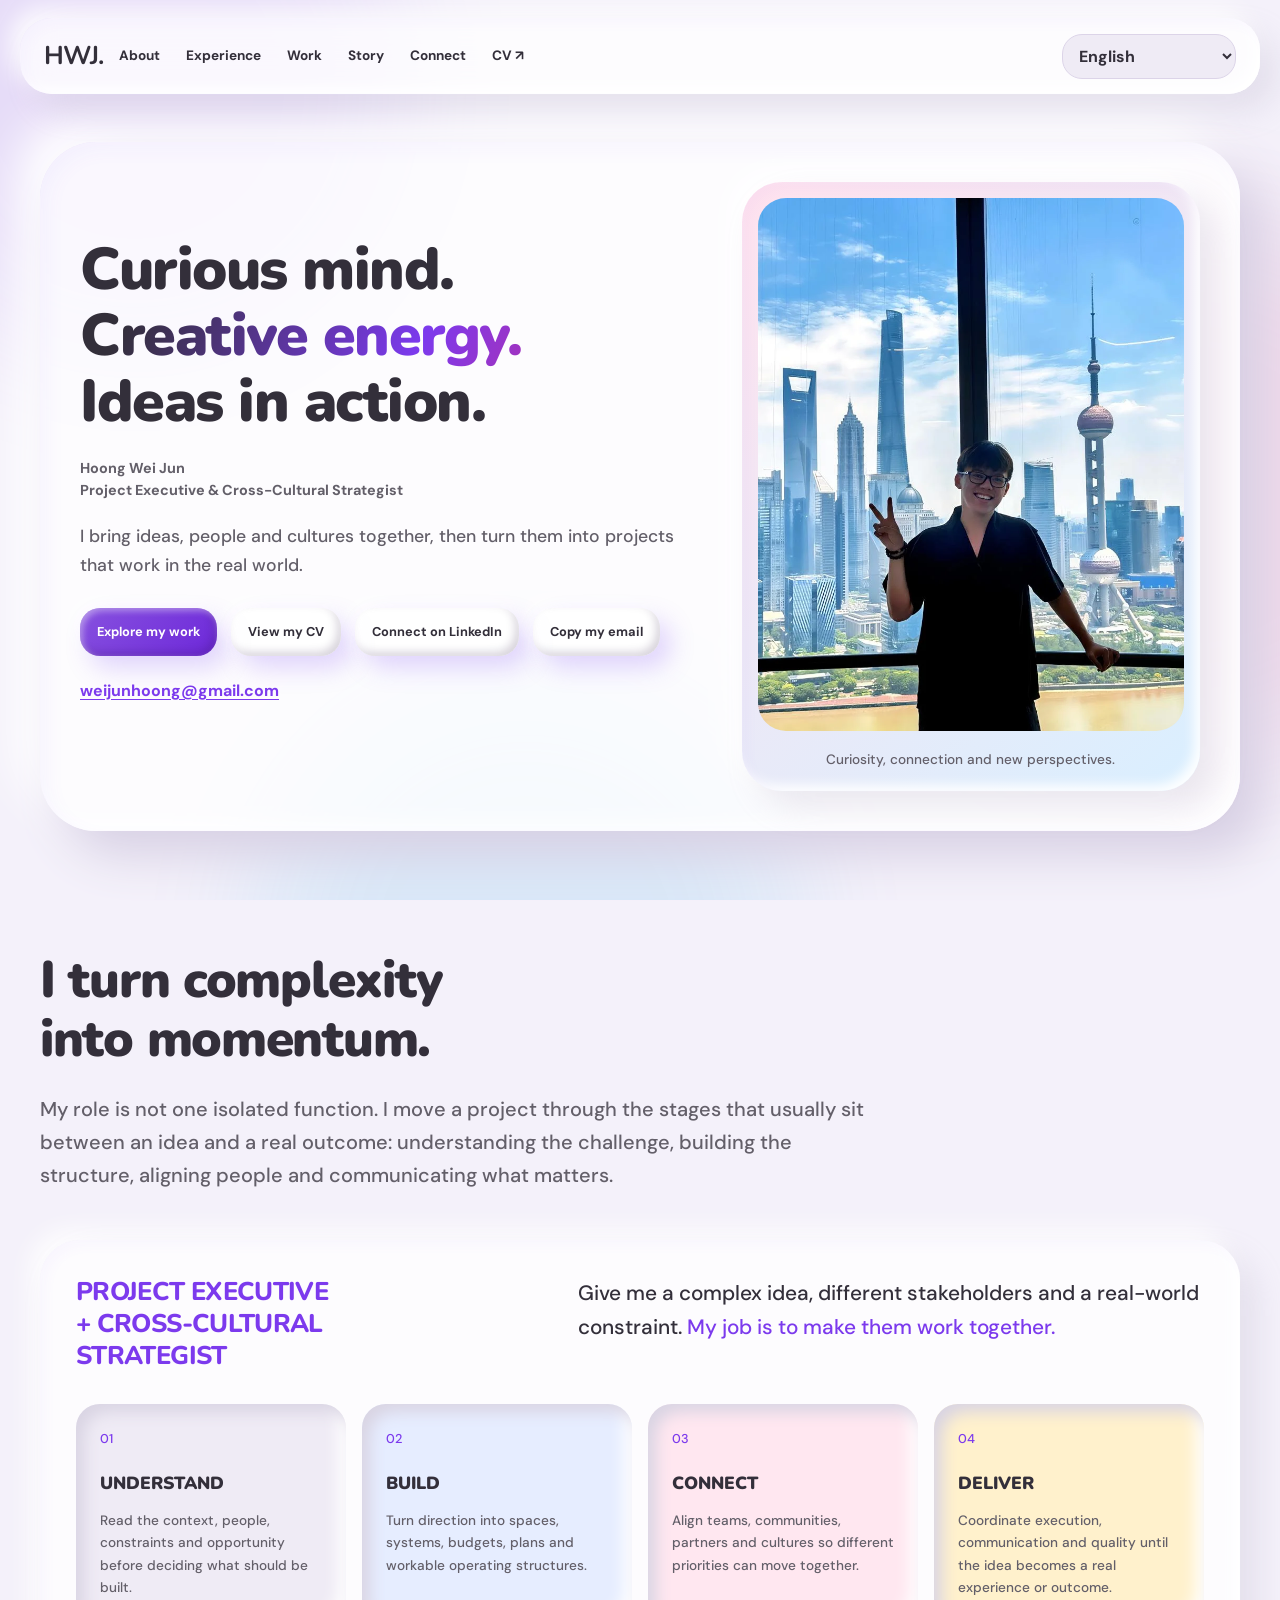
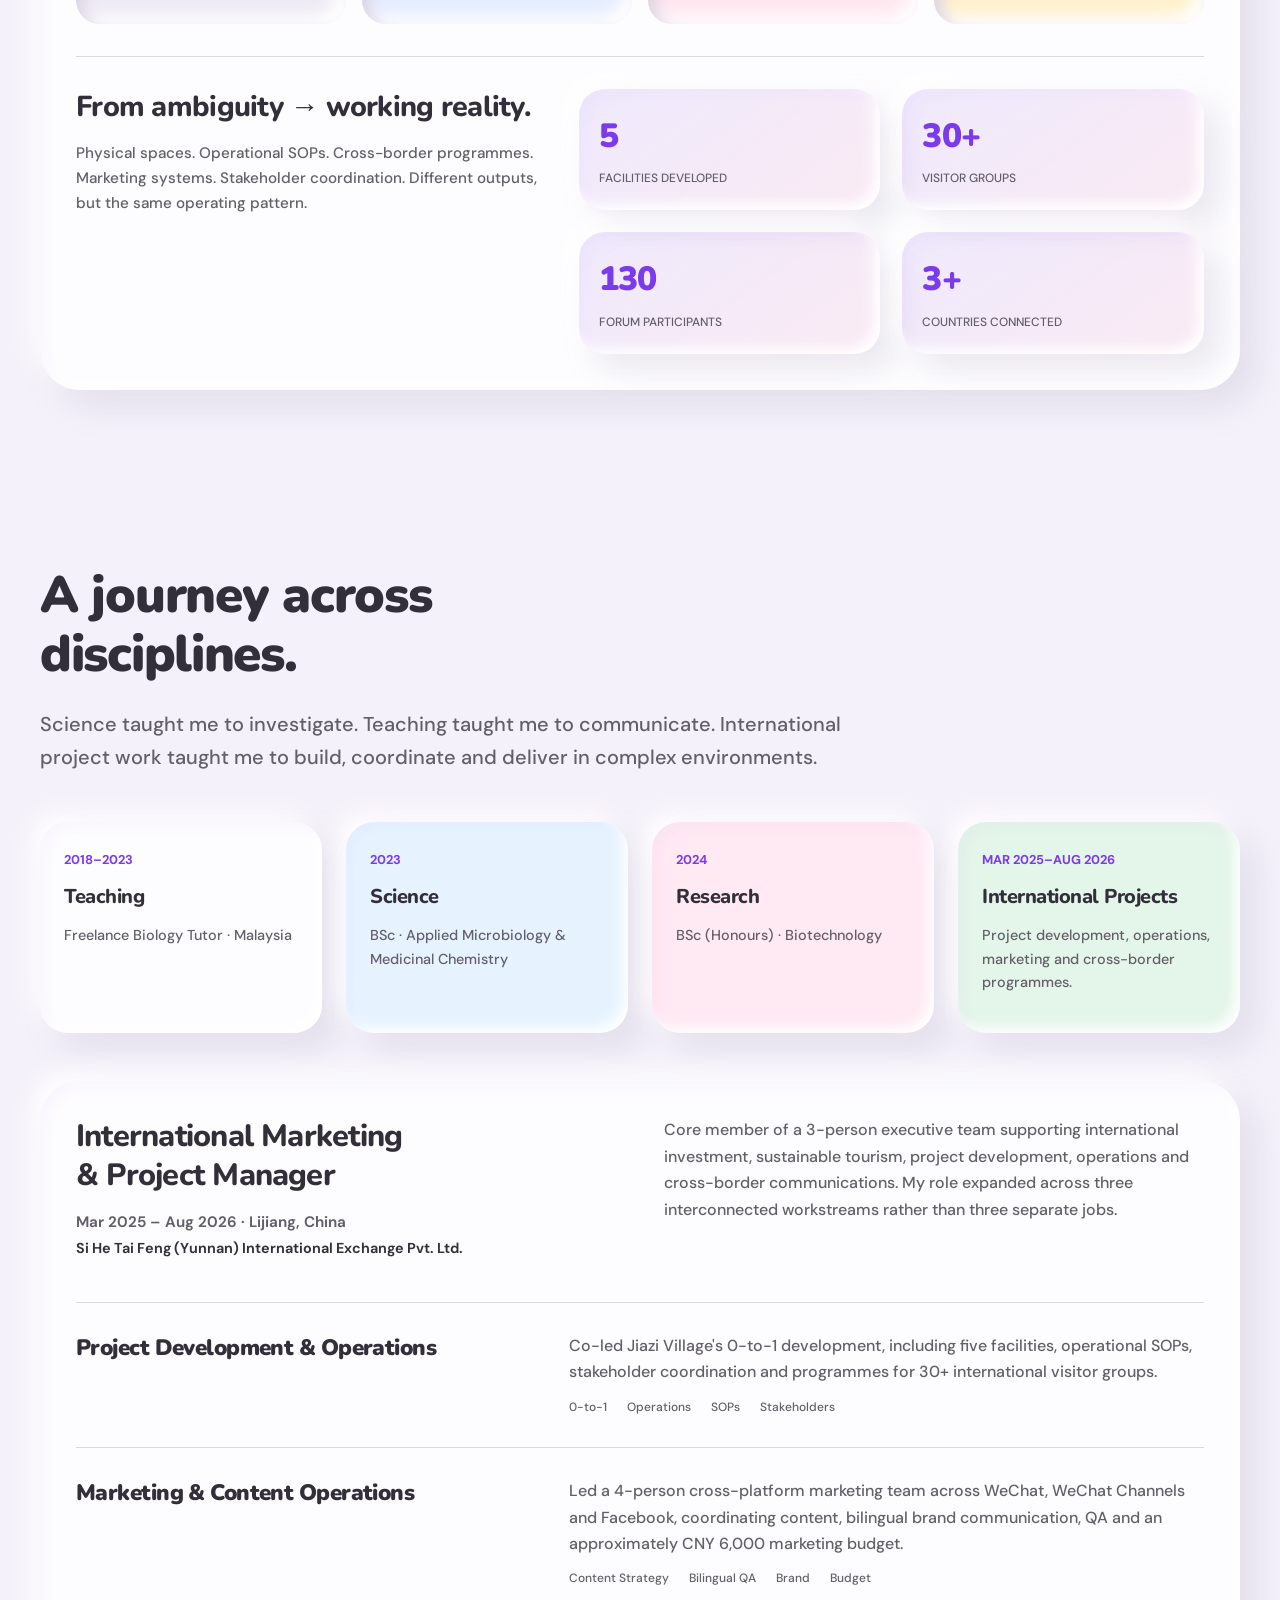
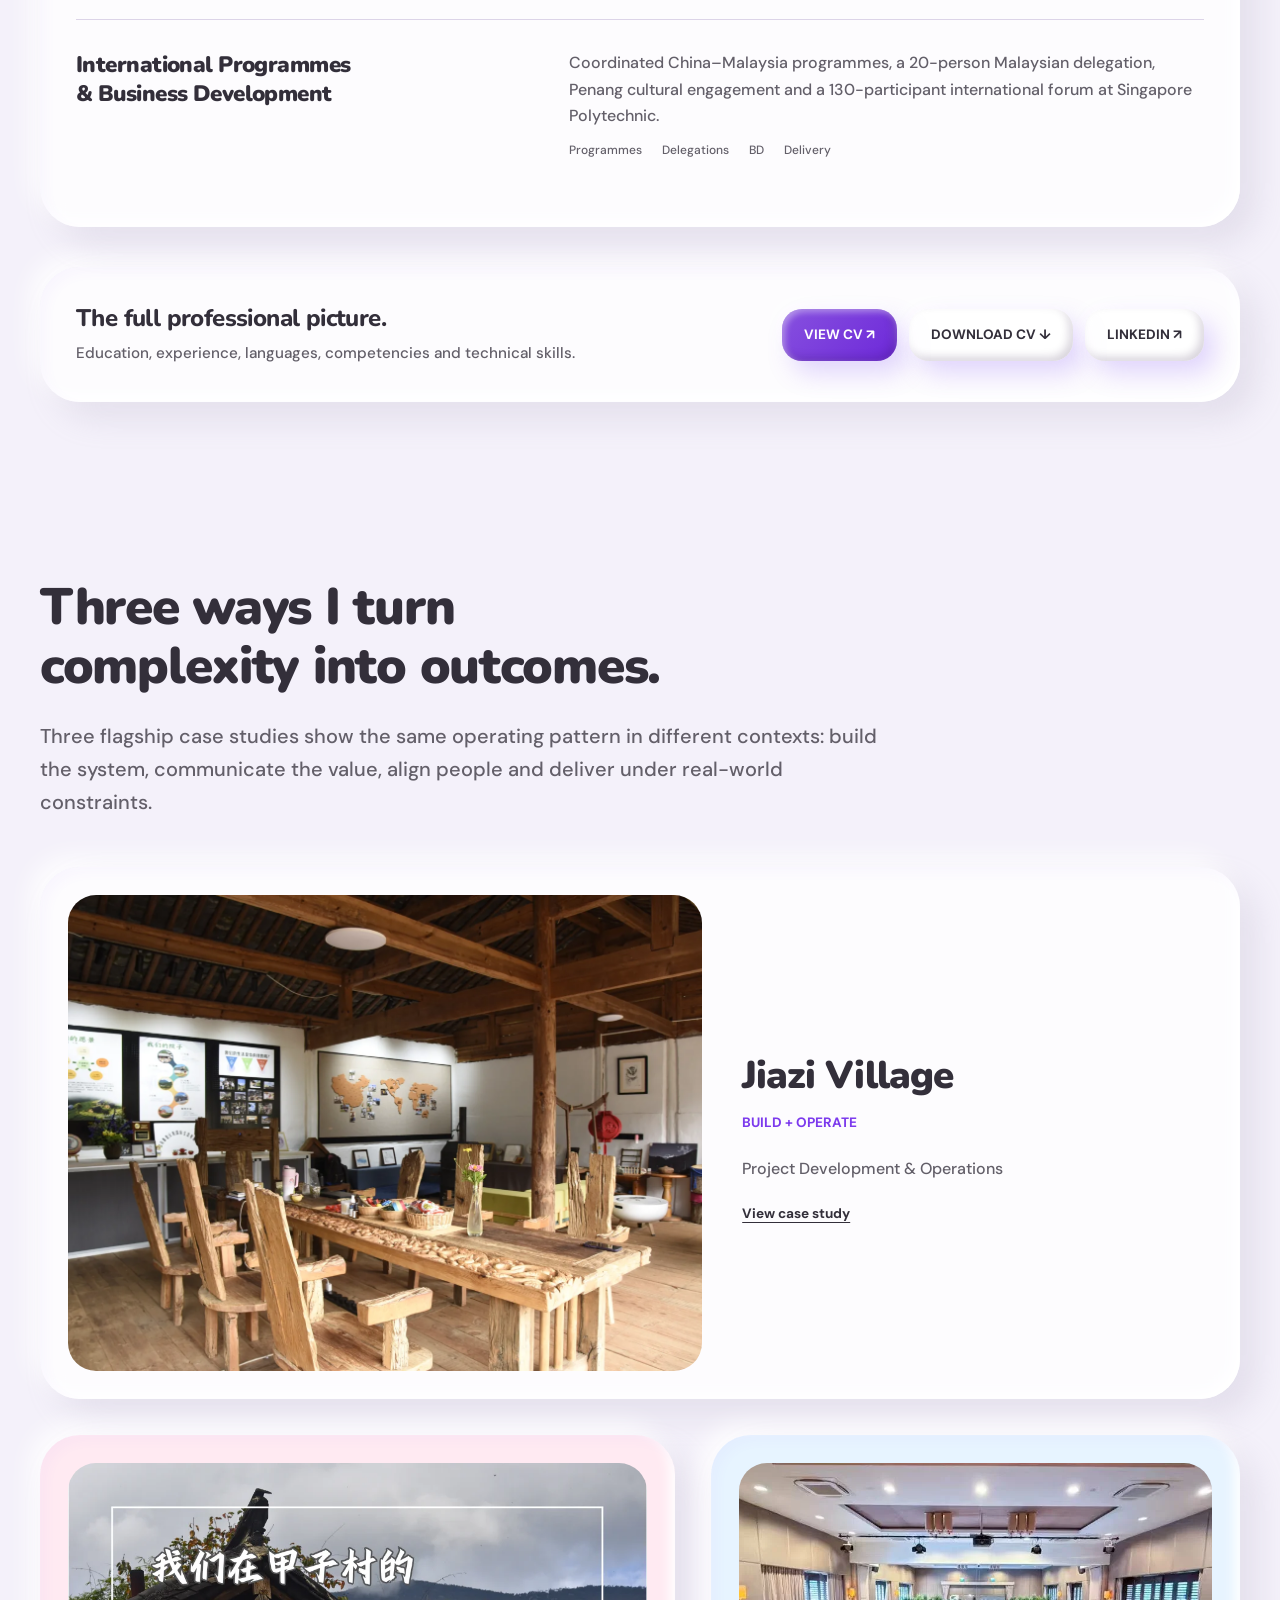
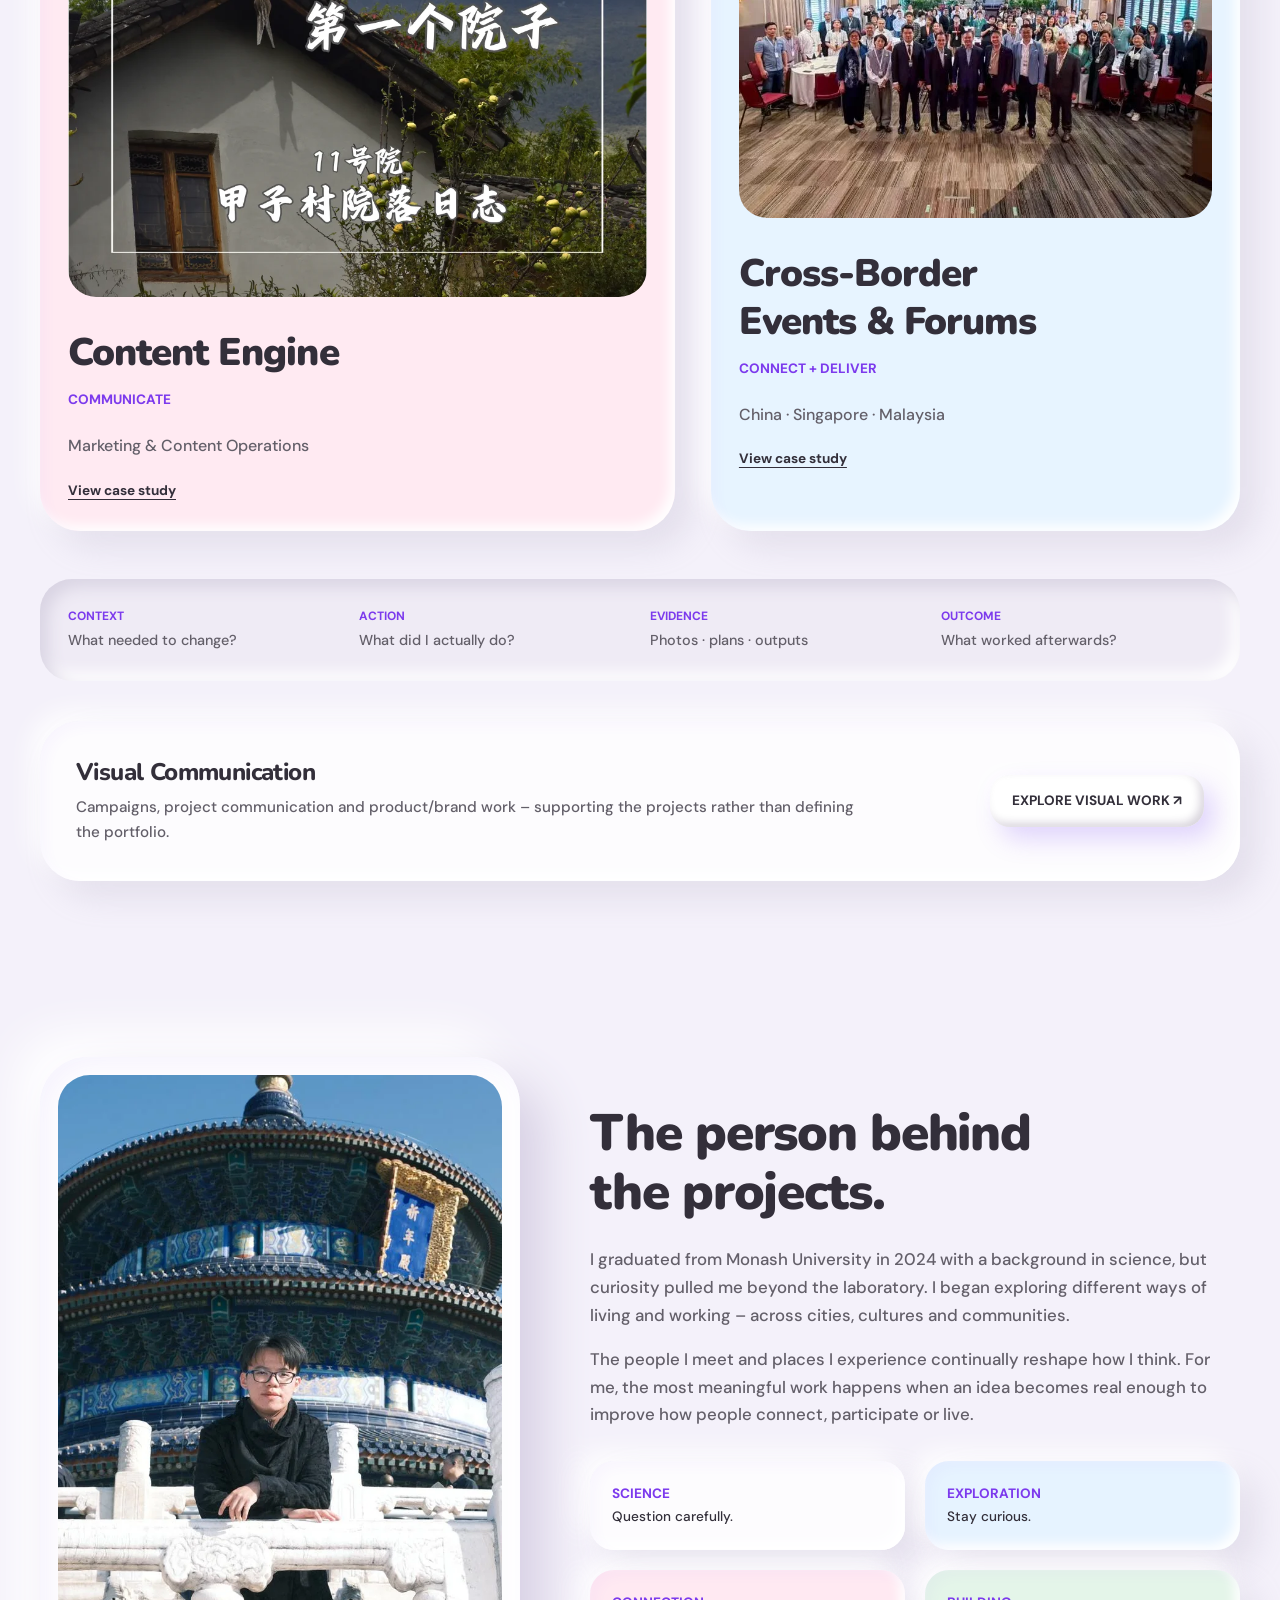
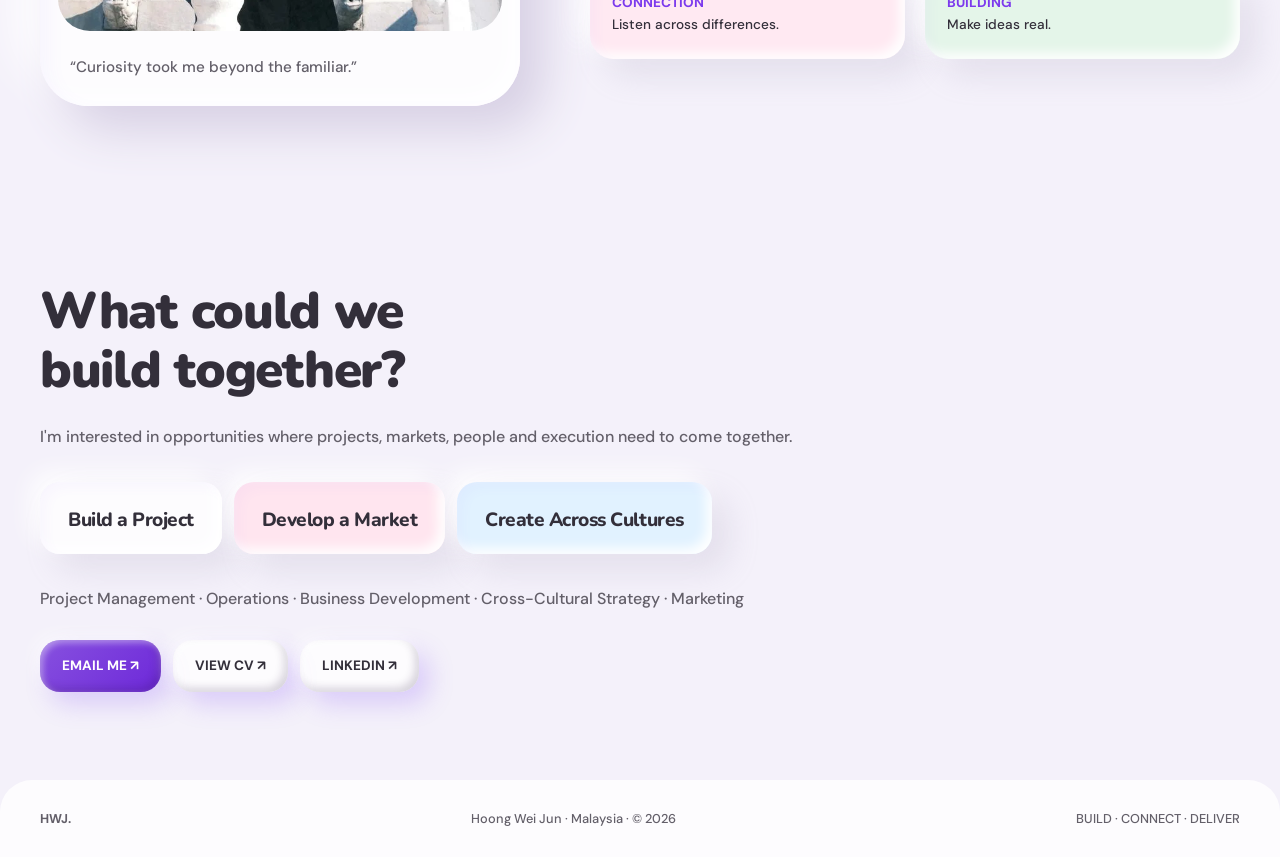
==== commit ce398fa4: "Add Mandarin and Bahasa Malaysia portfolio language switching" ====
--- a/index.html
+++ b/index.html
@@ -21,8 +21,10 @@
 <link rel="stylesheet" href="assets/site.css">
 
 
+<script src="assets/translations.js" defer></script>
 <script src="assets/site.js" defer>
 </script>
+<script src="assets/i18n.js" defer></script>
 <link rel="stylesheet" href="assets/clay.css">
 </head>
 <body class="home">
@@ -51,6 +53,14 @@
 </div>
 </details>
 
+<label class="language-switch" hidden>
+<span class="language-label">Language</span>
+<select id="site-language" name="language">
+<option value="en" lang="en">English</option>
+<option value="zh-Hans" lang="zh-Hans">中文</option>
+<option value="ms" lang="ms">Bahasa Malaysia</option>
+</select>
+</label>
 </div>
 </nav>
 <main id="main">
--- a/assets/clay.css
+++ b/assets/clay.css
@@ -189,6 +189,35 @@
 .home .work-card:hover, .home .hero-pill:hover, .home button:active, .home .hero-pill:active, .home .contact-path:hover, .home .smallbtn:hover, .home .btn:hover { transform: none; }
 .home .work-card:hover img, .home .work-card:focus-visible img { transform: none; }
 .case-study .hero-text-only { display: block; max-width: 900px; }
+
+/* A native language control stays available outside the mobile menu. */
+.language-switch { display: flex; align-items: center; flex-shrink: 0; margin-inline-start: auto; }
+.language-switch[hidden] { display: none; }
+.language-label { position: absolute; width: 1px; height: 1px; padding: 0; overflow: hidden; clip-path: inset(50%); white-space: nowrap; }
+.language-switch select { font: inherit; font-size: 1rem; font-weight: 700; color: var(--ink); background: var(--card); border: 1px solid var(--line); border-radius: 20px; min-height: 44px; max-width: 100%; padding: 10px 12px; cursor: pointer; }
+.language-switch select:focus-visible { outline: 3px solid var(--green); outline-offset: 4px; }
+:lang(zh-Hans) { font-family: 'DM Sans', 'PingFang SC', 'Microsoft YaHei', sans-serif; }
+html[lang="zh-Hans"] :is(h1, h2, h3, h4) { font-family: 'Nunito', 'PingFang SC', 'Microsoft YaHei', sans-serif; letter-spacing: 0; line-height: 1.3; }
+html[lang="ms"] :is(h1, h2, h3, h4) { overflow-wrap: anywhere; }
+nav > .wrap { gap: 16px; }
+@media (max-width: 1050px) {
+  .home nav > .wrap > .links { display: none; }
+  .home .mobile-nav { display: block; margin-inline-start: auto; }
+  .home nav > .wrap { position: relative; flex-wrap: nowrap; gap: 8px; }
+  .home .mobile-nav .links { display: flex; }
+  .home .language-switch { margin-inline-start: 0; }
+}
+@media (max-width: 420px) {
+  .language-switch select { padding-inline: 8px; }
+  .home .mobile-nav summary { padding-inline: 6px; }
+  .home nav > .wrap { gap: 4px; }
+}
+@media (max-width: 360px) {
+  .home nav > .wrap { flex-wrap: wrap; padding-block: 8px; }
+  .home .language-switch { flex-basis: 100%; }
+  .home .language-switch select { width: 100%; }
+  .journey-track, .pipeline { grid-template-columns: 1fr; }
+}
 .home :is(button, .hero-pill, .hero-btn, .smallbtn, .btn, .back, .doc-link, .work-card, .contact-path):is(:hover, :active, :focus-visible) { transform: none; }
 @media (max-width: 1000px) {
   .home .immersive-hero { gap: 28px; padding: 32px; }
